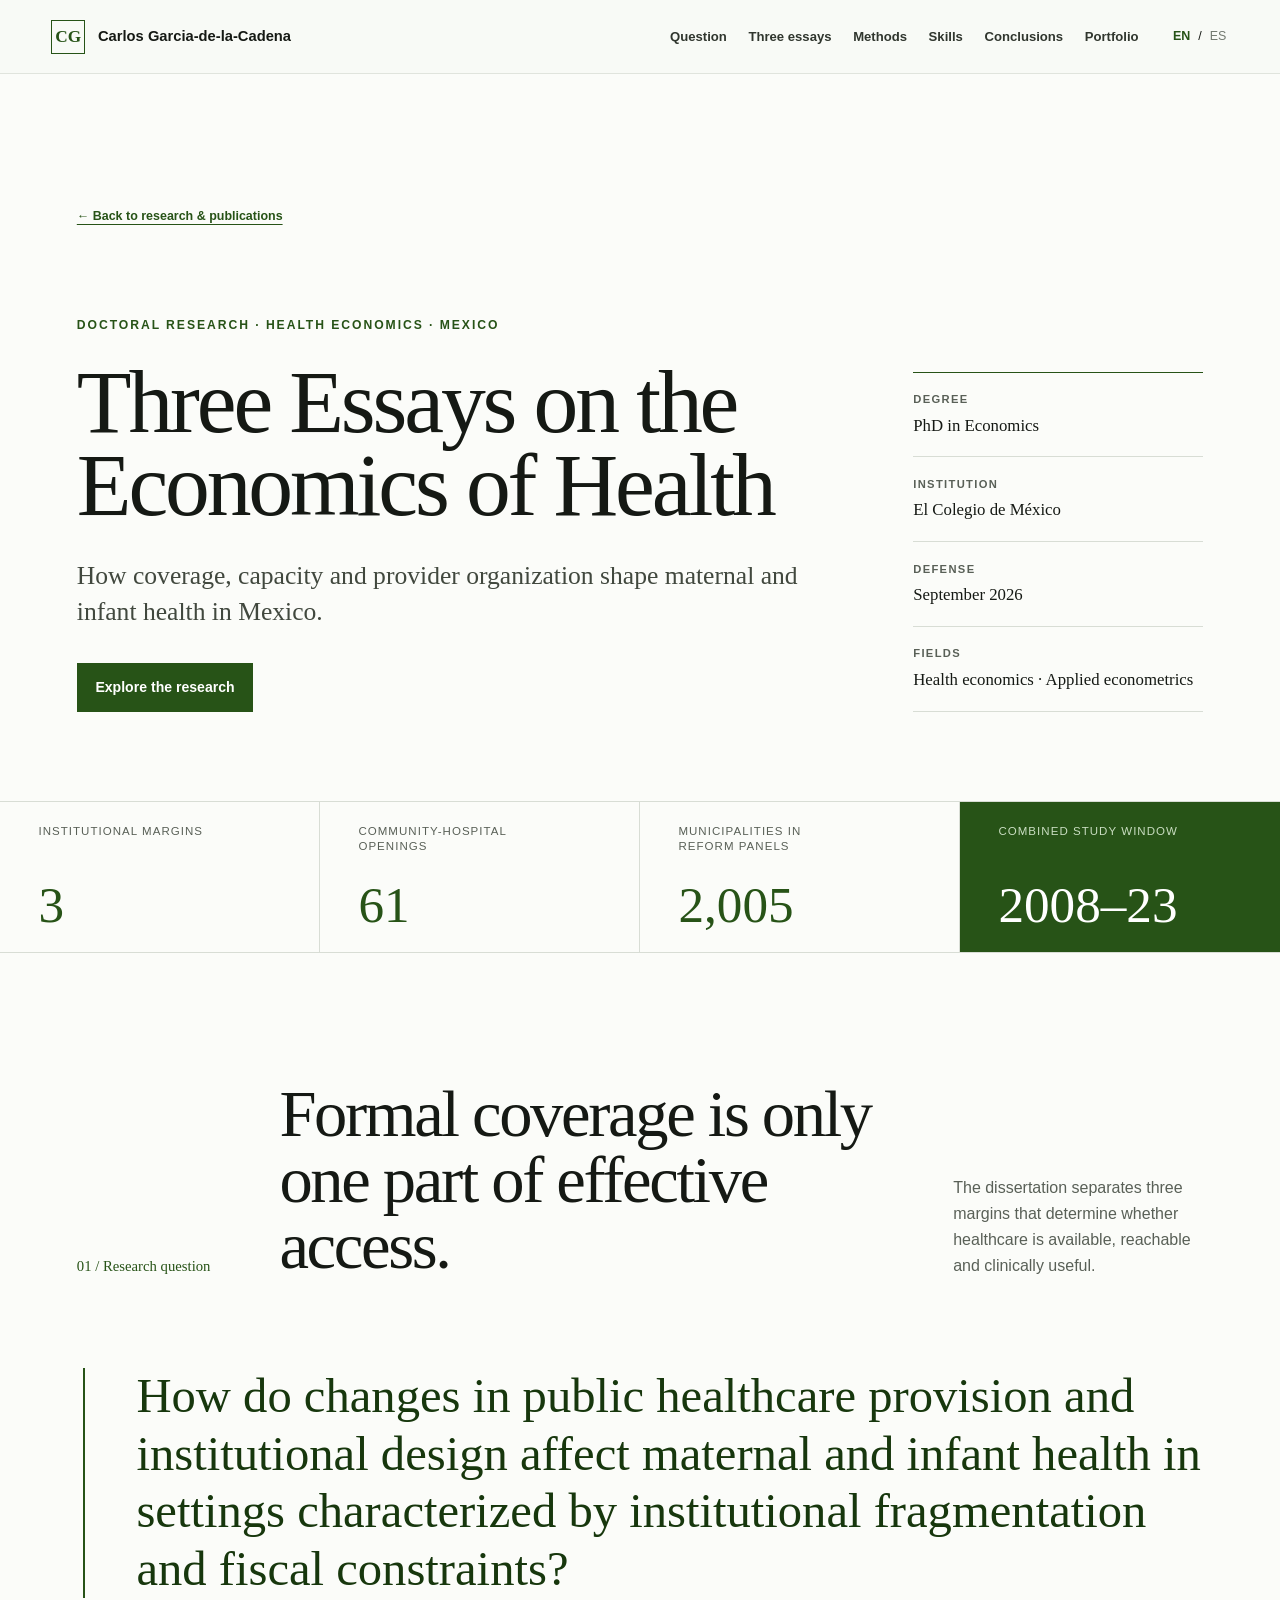
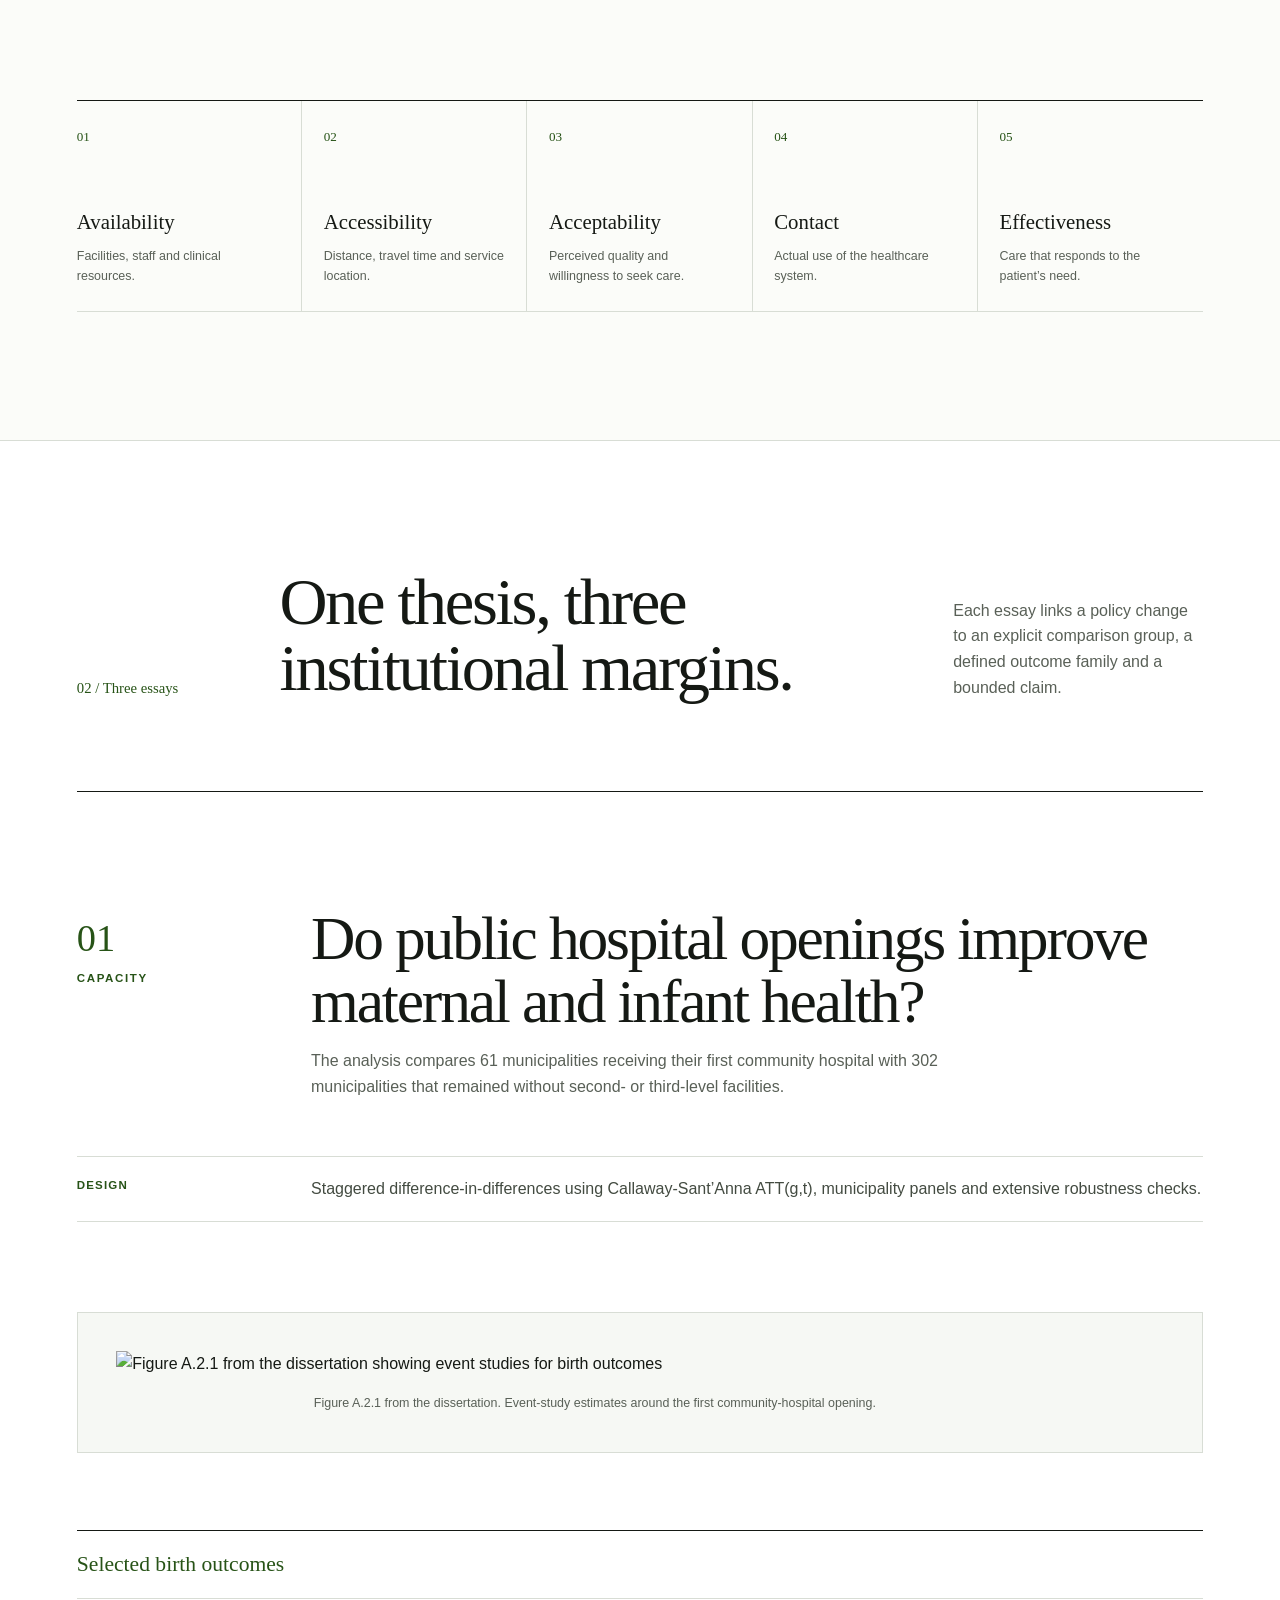
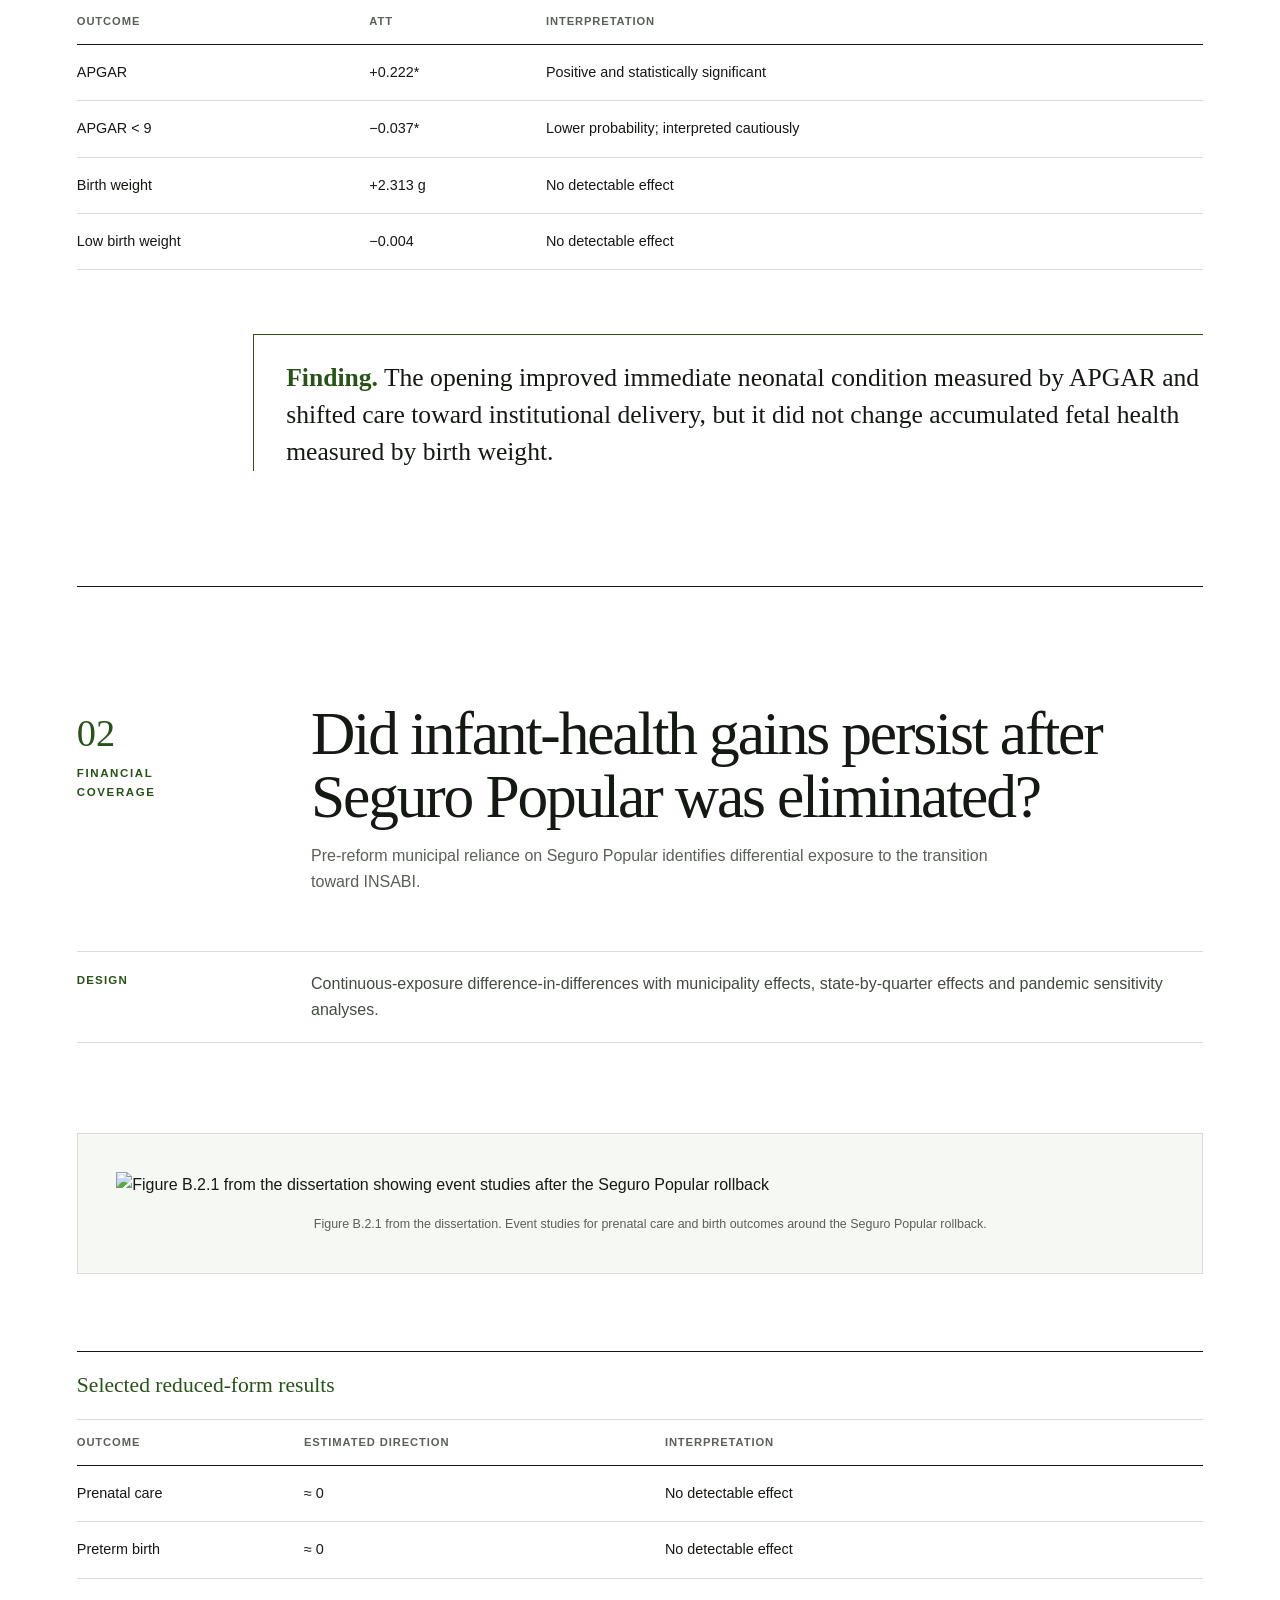
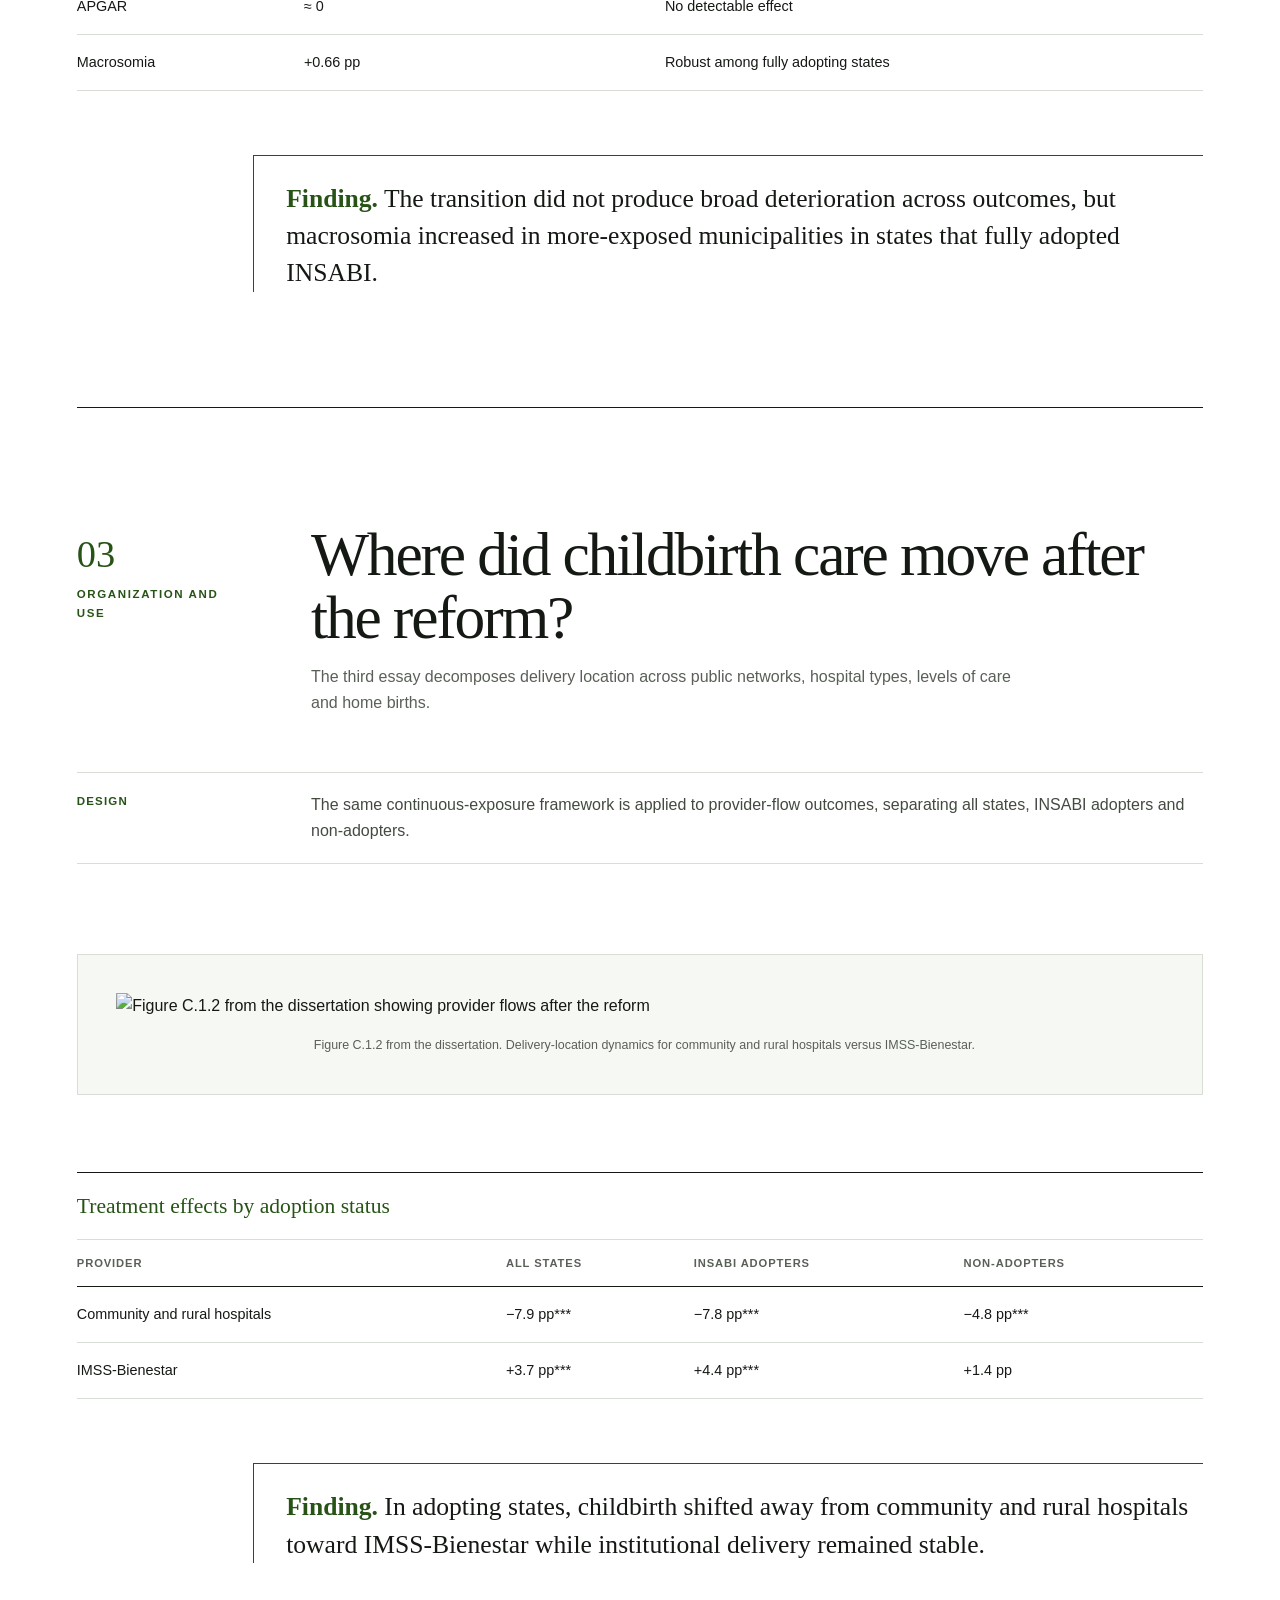
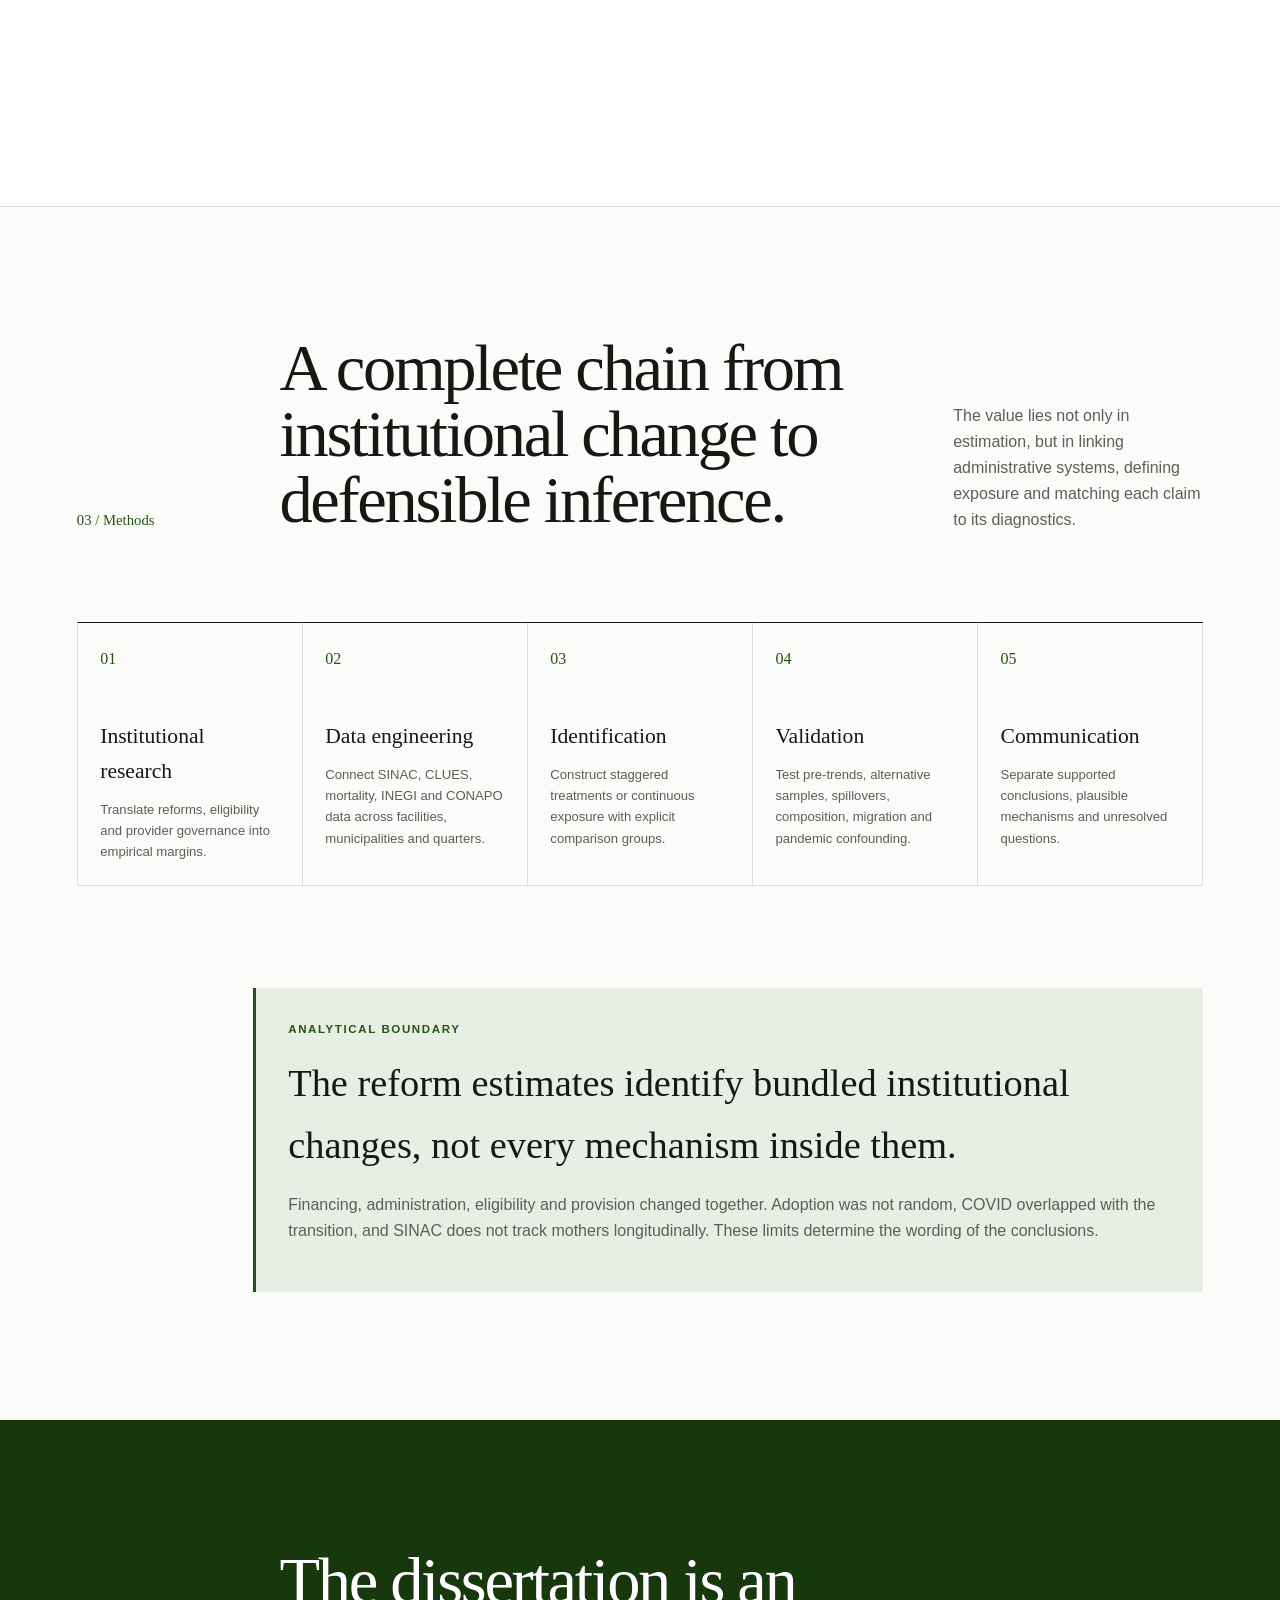
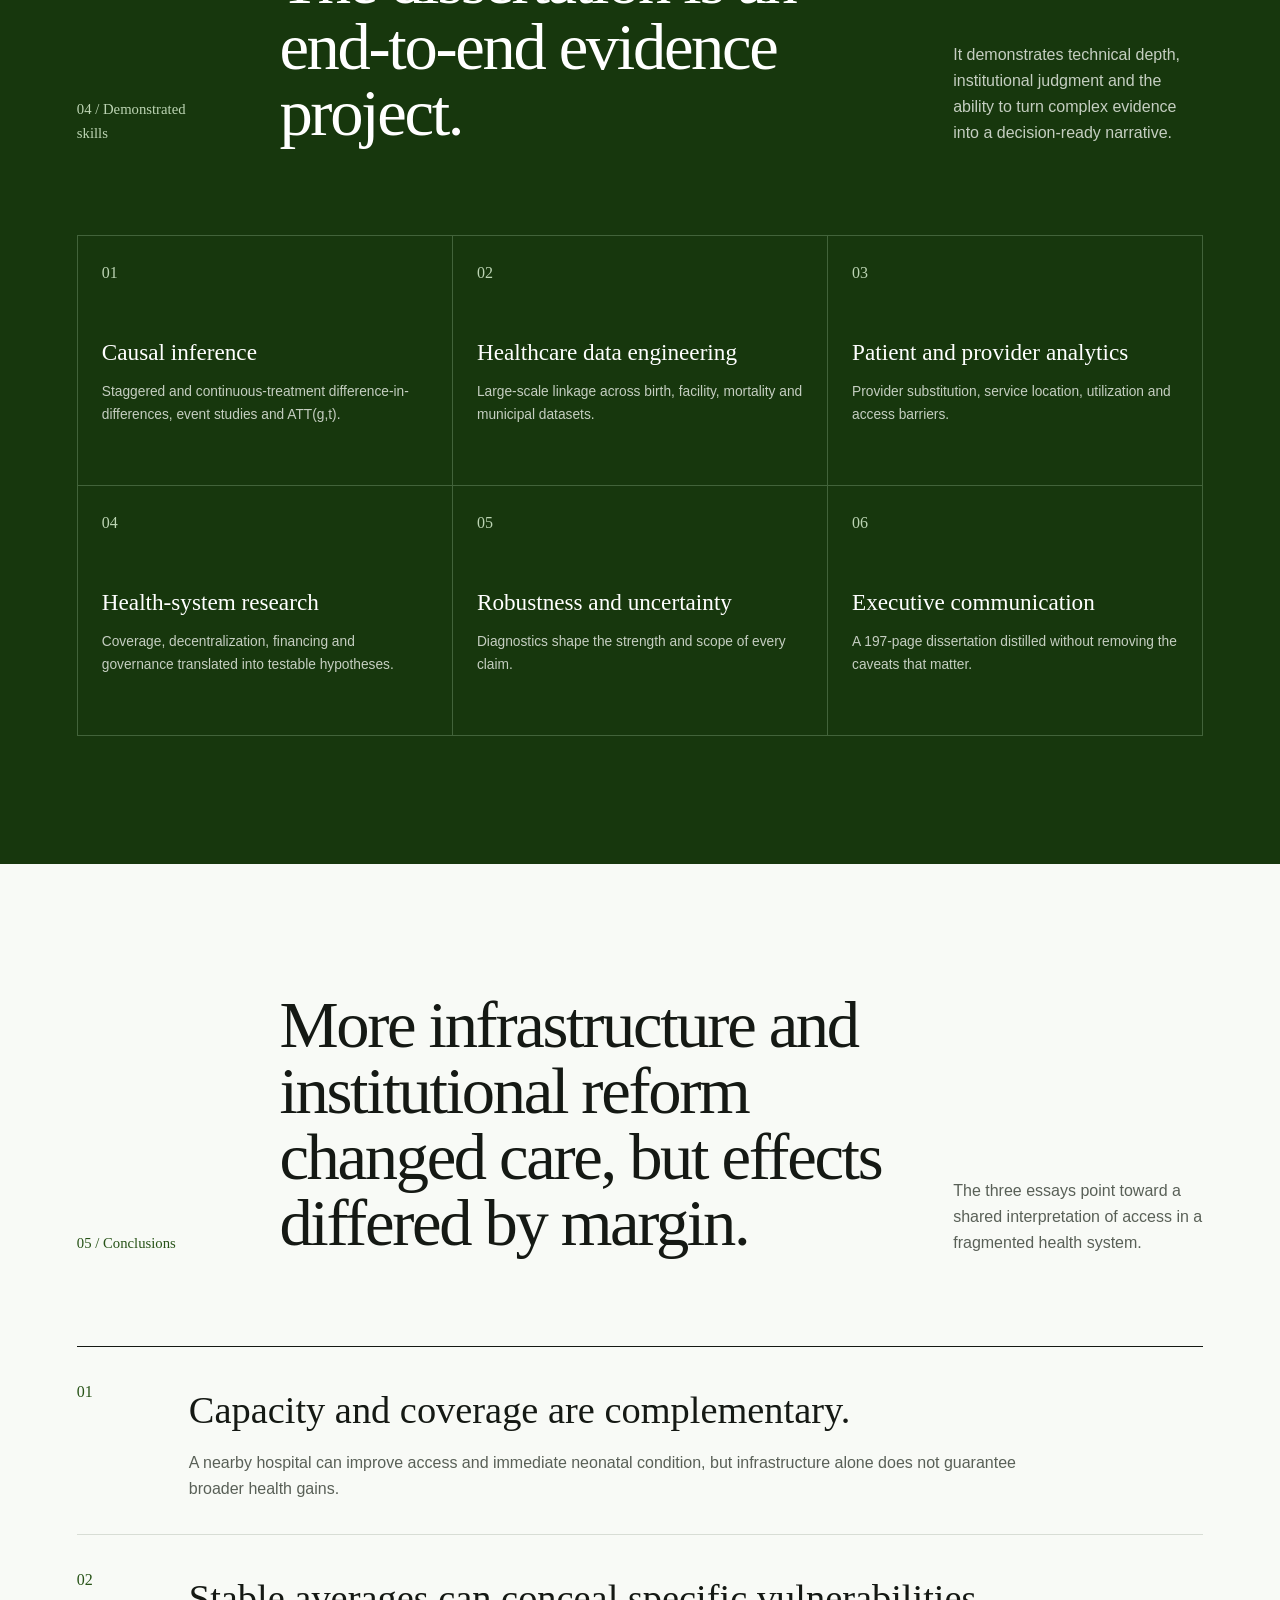
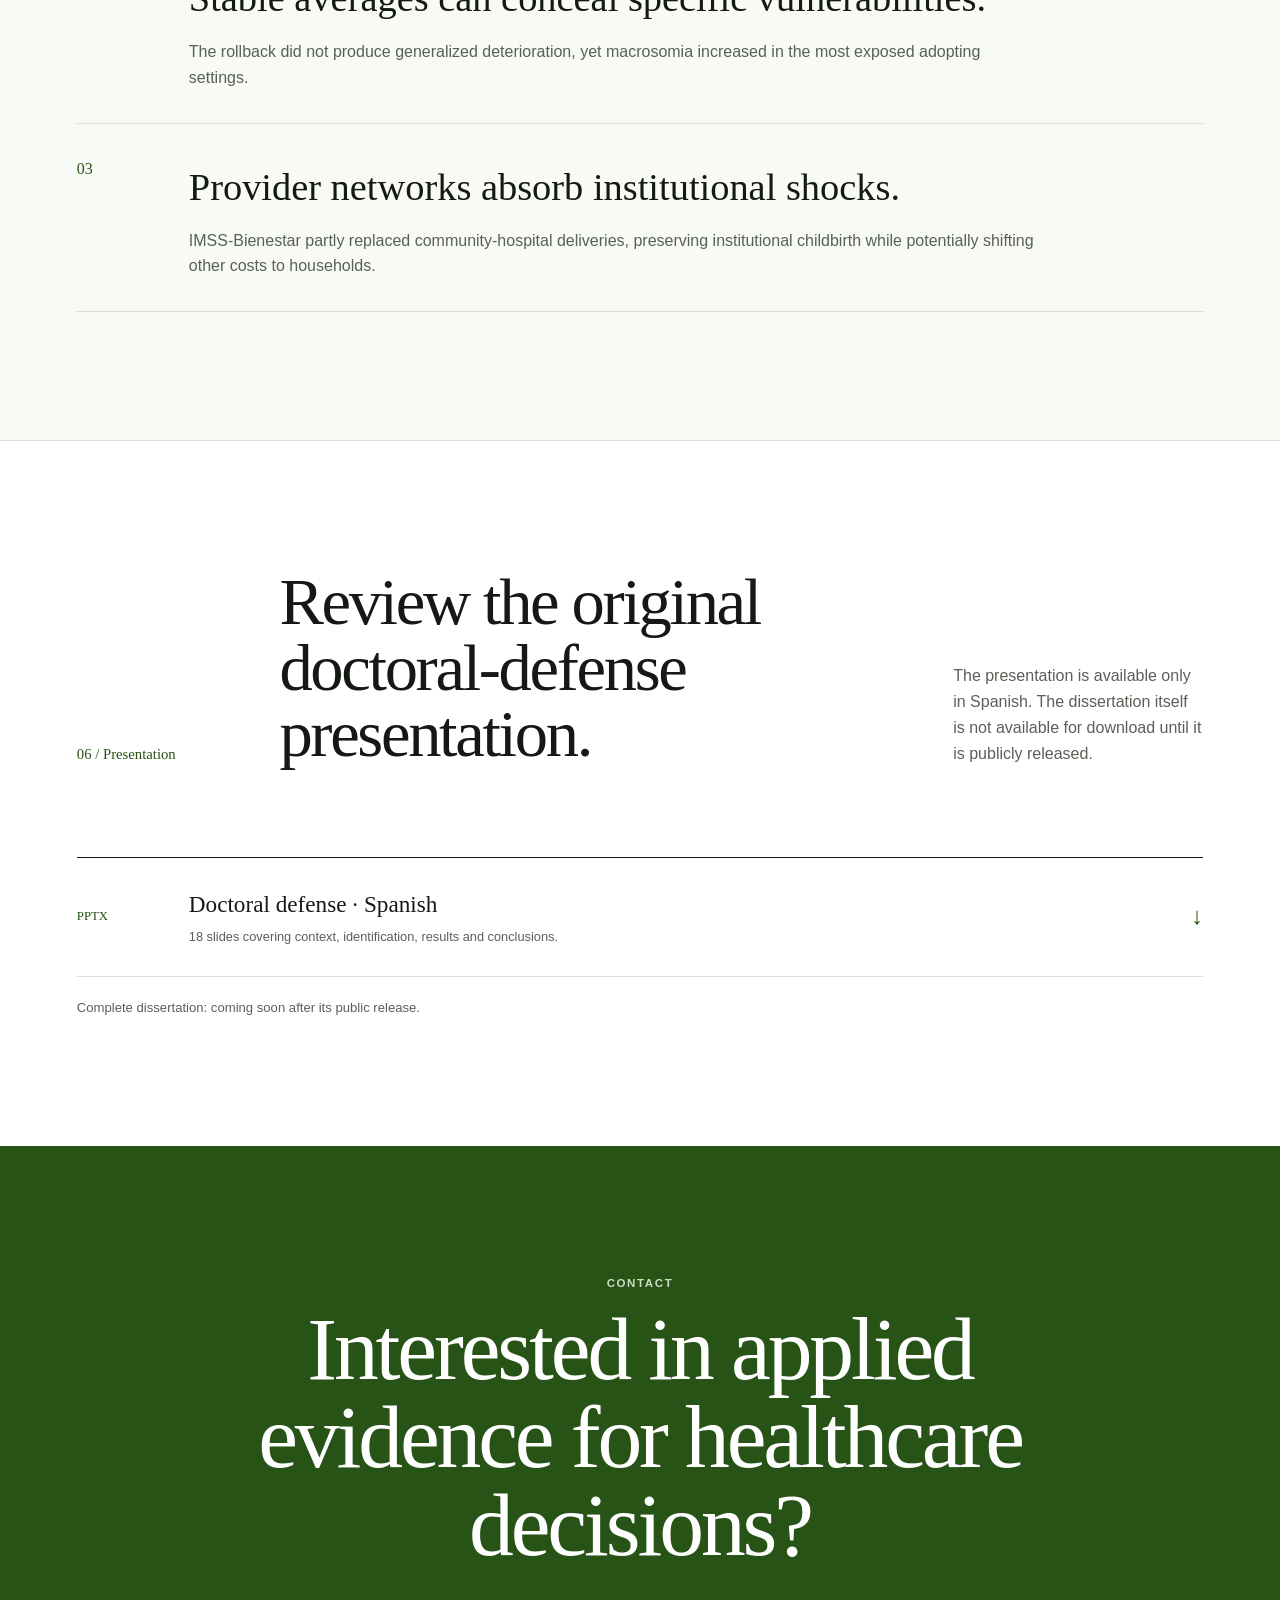
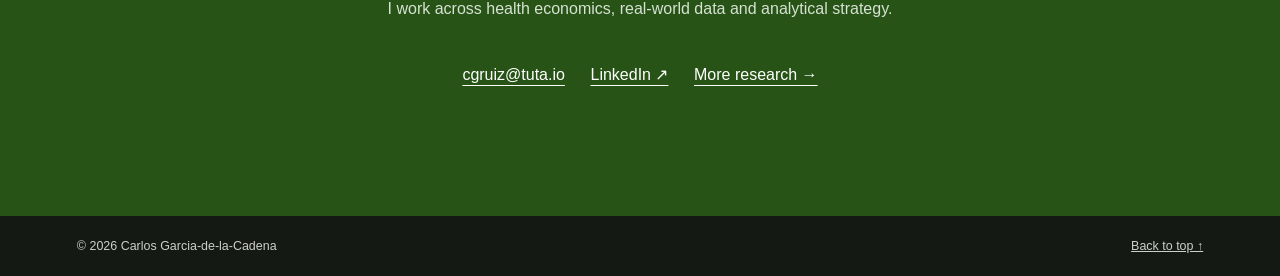
==== doctoral-thesis.html @ 96dc1db3 "Add files via upload Agregar pages" ====
<!doctype html>
<html lang="en" data-title-en="Doctoral Thesis | Carlos Garcia-de-la-Cadena" data-title-es="Tesis doctoral | Carlos Garcia-de-la-Cadena">
<head>
  <meta charset="utf-8">
  <meta name="viewport" content="width=device-width, initial-scale=1">
  <meta name="description" content="A bilingual overview of Carlos Garcia-de-la-Cadena's doctoral dissertation in health economics.">
  <meta name="theme-color" content="#275317">
  <title>Doctoral Thesis | Carlos Garcia-de-la-Cadena</title>
  <link rel="icon" type="image/svg+xml" href="favicon.svg">
  <link rel="stylesheet" href="styles.css">
  <script src="thesis-case.js" defer></script>
  <script src="script.js" defer></script>
</head>
<body class="case-study-page thesis-page">
  <a class="skip-link" href="#main" data-i18n="skip">Skip to content</a>
  <header class="site-header">
    <a class="wordmark" href="index.html#top" aria-label="Carlos Garcia-de-la-Cadena — home"><span>CG</span><span class="wordmark-name">Carlos Garcia-de-la-Cadena</span></a>
    <button class="menu-toggle" type="button" aria-expanded="false" aria-controls="site-nav"><span class="sr-only" data-i18n="menu">Open menu</span><span></span><span></span></button>
    <nav class="site-nav" id="site-nav" aria-label="Thesis navigation">
      <a href="#question" data-i18n="navQuestion">Question</a>
      <a href="#essays" data-i18n="navEssays">Three essays</a>
      <a href="#methods" data-i18n="navMethods">Methods</a>
      <a href="#skills" data-i18n="navSkills">Skills</a>
      <a href="#conclusions" data-i18n="navConclusions">Conclusions</a>
      <a href="index.html#publications" data-i18n="navPortfolio">Portfolio</a>
    </nav>
    <div class="language-switch" role="group" aria-label="Language"><button type="button" data-lang="en" aria-pressed="true">EN</button><span aria-hidden="true">/</span><button type="button" data-lang="es" aria-pressed="false">ES</button></div>
  </header>

  <main id="main">
    <section class="case-hero thesis-hero" id="top">
      <div class="case-hero-main reveal">
        <a class="case-back" href="index.html#publications" data-i18n="backResearch">← Back to research & publications</a>
        <p class="hero-kicker" data-i18n="kicker">Doctoral research · Health economics · Mexico</p>
        <h1 data-i18n="thesisTitle">Three Essays on the Economics of Health</h1>
        <p class="case-deck" data-i18n="deck">How coverage, capacity and provider organization shape maternal and infant health in Mexico.</p>
        <div class="hero-actions"><a class="button button-primary" href="#essays" data-i18n="explore">Explore the research</a></div>
      </div>
      <aside class="case-hero-aside reveal" aria-label="Dissertation facts">
        <div><span data-i18n="degree">Degree</span><strong data-i18n="degreeValue">PhD in Economics</strong></div>
        <div><span data-i18n="institution">Institution</span><strong>El Colegio de México</strong></div>
        <div><span data-i18n="defense">Defense</span><strong data-i18n="defenseValue">September 2026</strong></div>
        <div><span data-i18n="fields">Fields</span><strong data-i18n="fieldsValue">Health economics · Applied econometrics</strong></div>
      </aside>
    </section>

    <section class="case-snapshot reveal" aria-label="Dissertation scope">
      <div><span data-i18n="margins">Institutional margins</span><strong>3</strong></div>
      <div><span data-i18n="openings">Community-hospital openings</span><strong>61</strong></div>
      <div><span data-i18n="municipalities">Municipalities in reform panels</span><strong>2,005</strong></div>
      <div class="snapshot-accent"><span data-i18n="window">Combined study window</span><strong>2008–23</strong></div>
    </section>

    <section class="case-section thesis-question" id="question">
      <div class="case-section-head reveal"><p class="case-index">01 / <span data-i18n="questionLabel">Research question</span></p><h2 data-i18n="questionTitle">Formal coverage is only one part of effective access.</h2><p data-i18n="questionIntro">The dissertation separates three margins that determine whether healthcare is available, reachable and clinically useful.</p></div>
      <blockquote class="thesis-central-question reveal" data-i18n="centralQuestion">How do changes in public healthcare provision and institutional design affect maternal and infant health in settings characterized by institutional fragmentation and fiscal constraints?</blockquote>
      <div class="thesis-access-grid reveal">
        <article><span>01</span><h3 data-i18n="availability">Availability</h3><p data-i18n="availabilityText">Facilities, staff and clinical resources.</p></article>
        <article><span>02</span><h3 data-i18n="accessibility">Accessibility</h3><p data-i18n="accessibilityText">Distance, travel time and service location.</p></article>
        <article><span>03</span><h3 data-i18n="acceptability">Acceptability</h3><p data-i18n="acceptabilityText">Perceived quality and willingness to seek care.</p></article>
        <article><span>04</span><h3 data-i18n="contact">Contact</h3><p data-i18n="contactText">Actual use of the healthcare system.</p></article>
        <article><span>05</span><h3 data-i18n="effectiveness">Effectiveness</h3><p data-i18n="effectivenessText">Care that responds to the patient’s need.</p></article>
      </div>
    </section>

    <section class="case-section thesis-essays" id="essays">
      <div class="case-section-head reveal"><p class="case-index">02 / <span data-i18n="essaysLabel">Three essays</span></p><h2 data-i18n="essaysTitle">One thesis, three institutional margins.</h2><p data-i18n="essaysIntro">Each essay links a policy change to an explicit comparison group, a defined outcome family and a bounded claim.</p></div>

      <article class="thesis-essay" id="capacity">
        <div class="essay-heading reveal"><div><span>01</span><p class="eyebrow" data-i18n="capacity">Capacity</p></div><div><h3 data-i18n="essay1Title">Do public hospital openings improve maternal and infant health?</h3><p data-i18n="essay1Lead">The analysis compares 61 municipalities receiving their first community hospital with 302 municipalities that remained without second- or third-level facilities.</p></div></div>
        <div class="essay-method reveal"><strong data-i18n="design">Design</strong><span data-i18n="essay1Design">Staggered difference-in-differences using Callaway-Sant’Anna ATT(g,t), municipality panels and extensive robustness checks.</span></div>
        <figure class="thesis-source-figure reveal"><img src="assets/thesis/chapter1-birth-outcomes.png" alt="Figure A.2.1 from the dissertation showing event studies for birth outcomes" loading="lazy"><figcaption data-i18n="fig1Caption">Figure A.2.1 from the dissertation. Event-study estimates around the first community-hospital opening.</figcaption></figure>
        <div class="thesis-table-wrap reveal">
          <table class="thesis-table"><caption data-i18n="table1Caption">Selected birth outcomes</caption><thead><tr><th data-i18n="outcome">Outcome</th><th>ATT</th><th data-i18n="interpretation">Interpretation</th></tr></thead><tbody>
            <tr><td>APGAR</td><td>+0.222*</td><td data-i18n="apgarInterpretation">Positive and statistically significant</td></tr>
            <tr><td>APGAR &lt; 9</td><td>−0.037*</td><td data-i18n="apgar9Interpretation">Lower probability; interpreted cautiously</td></tr>
            <tr><td data-i18n="birthweight">Birth weight</td><td>+2.313 g</td><td data-i18n="notDetectable">No detectable effect</td></tr>
            <tr><td data-i18n="lowBirthweight">Low birth weight</td><td>−0.004</td><td data-i18n="notDetectable">No detectable effect</td></tr>
          </tbody></table>
        </div>
        <p class="essay-takeaway reveal" data-i18n="essay1Takeaway"><strong>Finding.</strong> The opening improved immediate neonatal condition measured by APGAR and shifted care toward institutional delivery, but it did not change accumulated fetal health measured by birth weight.</p>
      </article>

      <article class="thesis-essay" id="coverage">
        <div class="essay-heading reveal"><div><span>02</span><p class="eyebrow" data-i18n="coverage">Financial coverage</p></div><div><h3 data-i18n="essay2Title">Did infant-health gains persist after Seguro Popular was eliminated?</h3><p data-i18n="essay2Lead">Pre-reform municipal reliance on Seguro Popular identifies differential exposure to the transition toward INSABI.</p></div></div>
        <div class="essay-method reveal"><strong data-i18n="design">Design</strong><span data-i18n="essay2Design">Continuous-exposure difference-in-differences with municipality effects, state-by-quarter effects and pandemic sensitivity analyses.</span></div>
        <figure class="thesis-source-figure reveal"><img src="assets/thesis/chapter2-birth-outcomes.png" alt="Figure B.2.1 from the dissertation showing event studies after the Seguro Popular rollback" loading="lazy"><figcaption data-i18n="fig2Caption">Figure B.2.1 from the dissertation. Event studies for prenatal care and birth outcomes around the Seguro Popular rollback.</figcaption></figure>
        <div class="thesis-table-wrap reveal">
          <table class="thesis-table"><caption data-i18n="table2Caption">Selected reduced-form results</caption><thead><tr><th data-i18n="outcome">Outcome</th><th data-i18n="direction">Estimated direction</th><th data-i18n="interpretation">Interpretation</th></tr></thead><tbody>
            <tr><td data-i18n="prenatalCare">Prenatal care</td><td>≈ 0</td><td data-i18n="notDetectable">No detectable effect</td></tr>
            <tr><td data-i18n="preterm">Preterm birth</td><td>≈ 0</td><td data-i18n="notDetectable">No detectable effect</td></tr>
            <tr><td>APGAR</td><td>≈ 0</td><td data-i18n="notDetectable">No detectable effect</td></tr>
            <tr><td data-i18n="macrosomia">Macrosomia</td><td>+0.66 pp</td><td data-i18n="macrosomiaInterpretation">Robust among fully adopting states</td></tr>
          </tbody></table>
        </div>
        <p class="essay-takeaway reveal" data-i18n="essay2Takeaway"><strong>Finding.</strong> The transition did not produce broad deterioration across outcomes, but macrosomia increased in more-exposed municipalities in states that fully adopted INSABI.</p>
      </article>

      <article class="thesis-essay" id="organization">
        <div class="essay-heading reveal"><div><span>03</span><p class="eyebrow" data-i18n="organization">Organization and use</p></div><div><h3 data-i18n="essay3Title">Where did childbirth care move after the reform?</h3><p data-i18n="essay3Lead">The third essay decomposes delivery location across public networks, hospital types, levels of care and home births.</p></div></div>
        <div class="essay-method reveal"><strong data-i18n="design">Design</strong><span data-i18n="essay3Design">The same continuous-exposure framework is applied to provider-flow outcomes, separating all states, INSABI adopters and non-adopters.</span></div>
        <figure class="thesis-source-figure reveal"><img src="assets/thesis/chapter3-provider-flows.png" alt="Figure C.1.2 from the dissertation showing provider flows after the reform" loading="lazy"><figcaption data-i18n="fig3Caption">Figure C.1.2 from the dissertation. Delivery-location dynamics for community and rural hospitals versus IMSS-Bienestar.</figcaption></figure>
        <div class="thesis-table-wrap reveal">
          <table class="thesis-table"><caption data-i18n="table3Caption">Treatment effects by adoption status</caption><thead><tr><th data-i18n="provider">Provider</th><th data-i18n="allStates">All states</th><th data-i18n="adopters">INSABI adopters</th><th data-i18n="nonAdopters">Non-adopters</th></tr></thead><tbody>
            <tr><td data-i18n="communityHospitals">Community and rural hospitals</td><td>−7.9 pp***</td><td>−7.8 pp***</td><td>−4.8 pp***</td></tr>
            <tr><td>IMSS-Bienestar</td><td>+3.7 pp***</td><td>+4.4 pp***</td><td>+1.4 pp</td></tr>
          </tbody></table>
        </div>
        <p class="essay-takeaway reveal" data-i18n="essay3Takeaway"><strong>Finding.</strong> In adopting states, childbirth shifted away from community and rural hospitals toward IMSS-Bienestar while institutional delivery remained stable.</p>
      </article>
    </section>

    <section class="case-section thesis-methods" id="methods">
      <div class="case-section-head reveal"><p class="case-index">03 / <span data-i18n="methodsLabel">Methods</span></p><h2 data-i18n="methodsTitle">A complete chain from institutional change to defensible inference.</h2><p data-i18n="methodsIntro">The value lies not only in estimation, but in linking administrative systems, defining exposure and matching each claim to its diagnostics.</p></div>
      <div class="thesis-process reveal">
        <article><span>01</span><h3 data-i18n="process1">Institutional research</h3><p data-i18n="process1Text">Translate reforms, eligibility and provider governance into empirical margins.</p></article>
        <article><span>02</span><h3 data-i18n="process2">Data engineering</h3><p data-i18n="process2Text">Connect SINAC, CLUES, mortality, INEGI and CONAPO data across facilities, municipalities and quarters.</p></article>
        <article><span>03</span><h3 data-i18n="process3">Identification</h3><p data-i18n="process3Text">Construct staggered treatments or continuous exposure with explicit comparison groups.</p></article>
        <article><span>04</span><h3 data-i18n="process4">Validation</h3><p data-i18n="process4Text">Test pre-trends, alternative samples, spillovers, composition, migration and pandemic confounding.</p></article>
        <article><span>05</span><h3 data-i18n="process5">Communication</h3><p data-i18n="process5Text">Separate supported conclusions, plausible mechanisms and unresolved questions.</p></article>
      </div>
      <div class="integrity-note reveal"><p class="eyebrow" data-i18n="boundary">Analytical boundary</p><h3 data-i18n="boundaryTitle">The reform estimates identify bundled institutional changes, not every mechanism inside them.</h3><p data-i18n="boundaryText">Financing, administration, eligibility and provision changed together. Adoption was not random, COVID overlapped with the transition, and SINAC does not track mothers longitudinally. These limits determine the wording of the conclusions.</p></div>
    </section>

    <section class="case-benefits thesis-skills" id="skills">
      <div class="case-benefits-intro reveal"><p class="case-index">04 / <span data-i18n="skillsLabel">Demonstrated skills</span></p><h2 data-i18n="skillsTitle">The dissertation is an end-to-end evidence project.</h2><p data-i18n="skillsIntro">It demonstrates technical depth, institutional judgment and the ability to turn complex evidence into a decision-ready narrative.</p></div>
      <div class="benefit-grid">
        <article class="reveal"><span>01</span><h3 data-i18n="skill1">Causal inference</h3><p data-i18n="skill1Text">Staggered and continuous-treatment difference-in-differences, event studies and ATT(g,t).</p></article>
        <article class="reveal"><span>02</span><h3 data-i18n="skill2">Healthcare data engineering</h3><p data-i18n="skill2Text">Large-scale linkage across birth, facility, mortality and municipal datasets.</p></article>
        <article class="reveal"><span>03</span><h3 data-i18n="skill3">Patient and provider analytics</h3><p data-i18n="skill3Text">Provider substitution, service location, utilization and access barriers.</p></article>
        <article class="reveal"><span>04</span><h3 data-i18n="skill4">Health-system research</h3><p data-i18n="skill4Text">Coverage, decentralization, financing and governance translated into testable hypotheses.</p></article>
        <article class="reveal"><span>05</span><h3 data-i18n="skill5">Robustness and uncertainty</h3><p data-i18n="skill5Text">Diagnostics shape the strength and scope of every claim.</p></article>
        <article class="reveal"><span>06</span><h3 data-i18n="skill6">Executive communication</h3><p data-i18n="skill6Text">A 197-page dissertation distilled without removing the caveats that matter.</p></article>
      </div>
    </section>

    <section class="case-section thesis-conclusions" id="conclusions">
      <div class="case-section-head reveal"><p class="case-index">05 / <span data-i18n="conclusionsLabel">Conclusions</span></p><h2 data-i18n="conclusionsTitle">More infrastructure and institutional reform changed care, but effects differed by margin.</h2><p data-i18n="conclusionsIntro">The three essays point toward a shared interpretation of access in a fragmented health system.</p></div>
      <div class="conclusion-list">
        <article class="reveal"><span>01</span><div><h3 data-i18n="conclusion1">Capacity and coverage are complementary.</h3><p data-i18n="conclusion1Text">A nearby hospital can improve access and immediate neonatal condition, but infrastructure alone does not guarantee broader health gains.</p></div></article>
        <article class="reveal"><span>02</span><div><h3 data-i18n="conclusion2">Stable averages can conceal specific vulnerabilities.</h3><p data-i18n="conclusion2Text">The rollback did not produce generalized deterioration, yet macrosomia increased in the most exposed adopting settings.</p></div></article>
        <article class="reveal"><span>03</span><div><h3 data-i18n="conclusion3">Provider networks absorb institutional shocks.</h3><p data-i18n="conclusion3Text">IMSS-Bienestar partly replaced community-hospital deliveries, preserving institutional childbirth while potentially shifting other costs to households.</p></div></article>
      </div>
    </section>

    <section class="case-section thesis-deck-section">
      <div class="case-section-head reveal"><p class="case-index">06 / <span data-i18n="presentationLabel">Presentation</span></p><h2 data-i18n="presentationTitle">Review the original doctoral-defense presentation.</h2><p data-i18n="presentationIntro">The presentation is available only in Spanish. The dissertation itself is not available for download until it is publicly released.</p></div>
      <a class="download-row reveal" href="downloads/Defensa_Tesis_Carlos_Ruiz_ES.pptx" download><span class="download-type">PPTX</span><span><strong data-i18n="presentationDownload">Doctoral defense · Spanish</strong><small data-i18n="presentationDownloadText">18 slides covering context, identification, results and conclusions.</small></span><span aria-hidden="true">↓</span></a>
      <p class="thesis-unavailable reveal" data-i18n="thesisUnavailable">Complete dissertation: coming soon after its public release.</p>
    </section>

    <section class="contact case-contact" id="contact"><p class="eyebrow reveal" data-i18n="contactLabel">Contact</p><h2 class="reveal" data-i18n="contactTitleThesis">Interested in applied evidence for healthcare decisions?</h2><p class="reveal" data-i18n="contactTextThesis">I work across health economics, real-world data and analytical strategy.</p><div class="contact-links reveal"><a href="mailto:cgruiz@tuta.io">cgruiz@tuta.io</a><a href="https://www.linkedin.com/in/cgruiz0" target="_blank" rel="noreferrer">LinkedIn ↗</a><a href="index.html#publications" data-i18n="moreResearch">More research →</a></div></section>
  </main>
  <footer><p>© <span id="year"></span> Carlos Garcia-de-la-Cadena</p><a href="#top" data-i18n="backTop">Back to top ↑</a></footer>
</body>
</html>
---- styles.css ----
:root {
  --green: #275317;
  --green-dark: #17370d;
  --green-soft: #e7eee3;
  --ink: #151914;
  --muted: #596057;
  --line: #d8ddd5;
  --paper: #f8faf6;
  --white: #ffffff;
  --serif: "Iowan Old Style", "Palatino Linotype", Palatino, Georgia, serif;
  --sans: Aptos, "Segoe UI", Helvetica, Arial, sans-serif;
  --max: 1240px;
}

* { box-sizing: border-box; }
html { scroll-behavior: smooth; }
body {
  margin: 0;
  background: var(--paper);
  color: var(--ink);
  font-family: var(--sans);
  font-size: 16px;
  line-height: 1.62;
  -webkit-font-smoothing: antialiased;
}
a { color: inherit; }
button, summary { font: inherit; }
button { color: inherit; }
.sr-only { position: absolute; width: 1px; height: 1px; padding: 0; margin: -1px; overflow: hidden; clip: rect(0,0,0,0); white-space: nowrap; border: 0; }
.skip-link { position: fixed; top: -5rem; left: 1rem; z-index: 100; background: var(--ink); color: var(--white); padding: .75rem 1rem; }
.skip-link:focus { top: 1rem; }

.site-header {
  position: sticky;
  top: 0;
  z-index: 20;
  display: grid;
  grid-template-columns: minmax(230px, 1fr) auto auto;
  align-items: center;
  gap: 2rem;
  min-height: 74px;
  padding: 0 clamp(1.25rem, 4vw, 4.5rem);
  background: color-mix(in srgb, var(--paper) 92%, transparent);
  border-bottom: 1px solid color-mix(in srgb, var(--line) 75%, transparent);
  backdrop-filter: blur(16px);
}
.wordmark { display: inline-flex; align-items: center; gap: .8rem; text-decoration: none; font-weight: 650; line-height: 1.1; }
.wordmark > span:first-child { display: grid; place-items: center; width: 34px; height: 34px; border: 1px solid var(--green); color: var(--green); font-family: var(--serif); font-size: 1.08rem; }
.wordmark-name { font-size: .92rem; }
.site-nav { display: flex; align-items: center; gap: 1.35rem; }
.site-nav a { position: relative; text-decoration: none; color: #30362e; font-size: .82rem; font-weight: 600; }
.site-nav a::after { content: ""; position: absolute; left: 0; bottom: -.4rem; width: 100%; height: 1px; background: var(--green); transform: scaleX(0); transform-origin: left; transition: transform .2s ease; }
.site-nav a:hover::after, .site-nav a:focus-visible::after { transform: scaleX(1); }
.language-switch { display: flex; gap: .35rem; align-items: center; font-size: .78rem; }
.language-switch button { border: 0; background: transparent; padding: .35rem .15rem; cursor: pointer; color: #737a70; }
.language-switch button[aria-pressed="true"] { color: var(--green); font-weight: 750; }
.menu-toggle { display: none; border: 0; background: transparent; padding: .5rem; }

.hero { min-height: calc(100vh - 74px); display: flex; flex-direction: column; justify-content: center; padding: clamp(4rem, 8vw, 7.5rem) clamp(1.25rem, 6vw, 6rem) 0; overflow: hidden; }
.hero-kicker { max-width: var(--max); width: 100%; margin: 0 auto 2rem; color: var(--green); text-transform: uppercase; letter-spacing: .16em; font-size: .76rem; font-weight: 750; }
.hero-grid { max-width: var(--max); width: 100%; margin: 0 auto; display: grid; grid-template-columns: minmax(0, 2.4fr) minmax(250px, .8fr); gap: clamp(3rem, 8vw, 8rem); align-items: end; }
h1, h2 { font-family: var(--serif); font-weight: 500; letter-spacing: -.035em; }
h1 { margin: 0; max-width: 950px; font-size: clamp(3.5rem, 7.4vw, 7.3rem); line-height: .93; }
.hero-lede { max-width: 790px; margin: 2.2rem 0 0; font-size: clamp(1.15rem, 1.7vw, 1.55rem); line-height: 1.5; color: #41483e; }
.hero-actions { display: flex; flex-wrap: wrap; gap: .75rem; margin-top: 2rem; }
.button { display: inline-flex; align-items: center; justify-content: center; min-height: 48px; padding: .75rem 1.1rem; border: 1px solid var(--green); text-decoration: none; font-size: .88rem; font-weight: 700; transition: background .2s, color .2s, transform .2s; }
.button:hover { transform: translateY(-2px); }
.button-primary { background: var(--green); color: var(--white); }
.button-primary:hover { background: var(--green-dark); }
.button-quiet { color: var(--green); }
.button-quiet:hover { background: var(--green-soft); }
.hero-aside { padding: 1.5rem 0 .5rem 1.5rem; border-left: 1px solid var(--green); }
.hero-aside p { margin: 0 0 .65rem; }
.hero-aside .profile-name { font-family: var(--serif); font-size: 1.5rem; line-height: 1.15; }
.hero-aside .location { margin-top: 1.6rem; color: var(--muted); font-size: .86rem; }
.eyebrow { margin: 0 0 .8rem; color: var(--green); font-size: .72rem; font-weight: 750; text-transform: uppercase; letter-spacing: .14em; }
.proof-strip { max-width: var(--max); width: 100%; margin: clamp(4rem, 8vw, 7rem) auto 0; display: grid; grid-template-columns: repeat(3, 1fr); border-top: 1px solid var(--line); }
.proof-strip div { display: grid; grid-template-columns: auto 1fr; gap: 1rem; align-items: center; padding: 1.35rem 1.5rem 1.35rem 0; border-right: 1px solid var(--line); }
.proof-strip div + div { padding-left: 1.5rem; }
.proof-strip div:last-child { border-right: 0; }
.proof-strip strong { font-family: var(--serif); font-size: 2rem; font-weight: 500; color: var(--green); }
.proof-strip span { color: var(--muted); font-size: .82rem; line-height: 1.35; }

.section { display: grid; grid-template-columns: minmax(120px, .45fr) minmax(0, 3.55fr); gap: clamp(2rem, 5vw, 6rem); padding: clamp(5rem, 10vw, 9rem) clamp(1.25rem, 6vw, 6rem); border-top: 1px solid var(--line); }
.section-label { display: flex; gap: .8rem; align-items: baseline; color: var(--green); }
.section-label span { font-family: var(--serif); font-size: .9rem; }
.section-label p { margin: 0; font-size: .76rem; font-weight: 700; text-transform: uppercase; letter-spacing: .12em; }
.section-content { min-width: 0; max-width: 1060px; }
.section-heading { display: grid; grid-template-columns: minmax(0, 2fr) minmax(250px, 1fr); gap: clamp(2rem, 5vw, 5rem); align-items: end; margin-bottom: clamp(2.5rem, 5vw, 4.5rem); }
.section h2 { margin: 0; font-size: clamp(2.5rem, 5vw, 4.8rem); line-height: 1.02; }
.section-heading > p { margin: 0; color: var(--muted); }
.about-grid { display: grid; grid-template-columns: minmax(0, 1.2fr) minmax(300px, 1fr); gap: clamp(3rem, 8vw, 8rem); }
.prose { font-size: 1.06rem; color: #3e453c; }
.prose p:first-child { margin-top: 0; }
.capability-list { display: flex; flex-wrap: wrap; gap: .5rem; margin-top: 2rem; }
.capability-list span, .tags span { border: 1px solid var(--line); padding: .38rem .64rem; background: color-mix(in srgb, var(--white) 55%, transparent); font-size: .76rem; }

.publications { background: var(--white); }
.publication-list { border-top: 1px solid var(--ink); }
.publication { display: grid; grid-template-columns: minmax(135px, .7fr) minmax(250px, 1.3fr) minmax(240px, 1fr) minmax(230px, 1fr); gap: 2rem; align-items: start; padding: 1.7rem 0; border-bottom: 1px solid var(--line); }
.publication-meta { display: flex; flex-direction: column; color: var(--muted); font-size: .78rem; }
.publication h3 { margin: 0; font-family: var(--serif); font-size: 1.45rem; line-height: 1.25; font-weight: 500; }
.publication p { margin: 0; color: var(--muted); font-size: .9rem; }
.tags { display: flex; flex-wrap: wrap; gap: .4rem; }

.portfolio-alt { background: var(--green-dark); color: var(--white); }
.portfolio-alt .section-label, .portfolio-alt .project-area, .portfolio-alt .project-number { color: #bcd4b3; }
.portfolio-alt .section-heading > p, .portfolio-alt .project-card summary > p { color: #c5cec1; }
.portfolio-alt .project-card, .portfolio-alt .project-card:first-child { border-color: #42633a; }
.portfolio-alt .project-detail { border-color: #42633a; color: #d8e0d4; }
.project-grid { display: grid; grid-template-columns: repeat(2, minmax(0, 1fr)); }
.project-card { border-top: 1px solid var(--ink); border-right: 1px solid var(--line); }
.project-card:nth-child(even), .project-card:last-child { border-right: 0; }
.project-card:nth-child(n+3) { border-top-color: var(--line); }
.project-card summary { position: relative; min-height: 320px; display: flex; flex-direction: column; padding: 1.5rem 2rem 1.5rem 0; cursor: pointer; list-style: none; }
.project-card:nth-child(even) summary { padding-left: 2rem; }
.project-card summary::-webkit-details-marker { display: none; }
.project-number { color: var(--green); font-family: var(--serif); font-size: .82rem; }
.project-area { margin-top: auto; color: var(--green); font-size: .71rem; font-weight: 750; text-transform: uppercase; letter-spacing: .12em; }
.project-card h3 { margin: .6rem 0 .7rem; max-width: 450px; font-family: var(--serif); font-size: clamp(1.65rem, 2.8vw, 2.45rem); line-height: 1.05; font-weight: 500; }
.project-card summary > p { margin: 0; max-width: 470px; color: var(--muted); font-size: .88rem; }
.expand { margin-top: 1.4rem; font-size: .76rem; font-weight: 700; text-decoration: underline; text-underline-offset: .25rem; }
.project-detail { margin: 0 2rem 2rem 0; padding-top: 1.25rem; border-top: 1px solid var(--line); color: #3d443b; font-size: .9rem; }
.project-card:nth-child(even) .project-detail { margin-left: 2rem; }
.project-detail p { display: grid; grid-template-columns: 90px 1fr; gap: 1rem; margin: 0 0 .9rem; }
.project-detail strong { color: inherit; }
.project-card[open] summary { min-height: 260px; }
.case-link { display: inline-block; margin-top: .55rem; color: var(--green); font-weight: 750; text-underline-offset: .25rem; }
.project-grid > .project-card:last-child:nth-child(odd) { grid-column: 1 / -1; border-right: 0; }

.resume-layout { display: grid; grid-template-columns: minmax(0, 2.1fr) minmax(260px, .9fr); gap: clamp(3rem, 8vw, 7rem); }
.timeline { border-top: 1px solid var(--ink); }
.timeline-item { display: grid; grid-template-columns: 90px 1fr; gap: 1.5rem; padding: 1.5rem 0; border-bottom: 1px solid var(--line); }
.timeline-date { color: var(--green); font-family: var(--serif); }
.timeline-item h3 { margin: 0; font-size: 1.05rem; }
.timeline-item p { margin: .45rem 0 0; color: var(--muted); }
.timeline-item .role { color: var(--ink); font-size: .9rem; font-weight: 650; }
.resume-aside { display: flex; flex-direction: column; gap: 2.5rem; padding-left: 1.8rem; border-left: 1px solid var(--green); }
.resume-aside h3 { margin: .9rem 0 .1rem; font-family: var(--serif); font-size: 1.12rem; font-weight: 500; }
.resume-aside p { margin: 0; color: var(--muted); font-size: .86rem; }
.resume-aside .eyebrow { color: var(--green); }

.contact { padding: clamp(5rem, 10vw, 9rem) clamp(1.25rem, 6vw, 6rem); background: var(--green); color: var(--white); text-align: center; }
.contact .eyebrow { color: #c9ddc1; }
.contact h2 { max-width: 900px; margin: 0 auto; font-family: var(--serif); font-size: clamp(3rem, 7vw, 6.5rem); line-height: .98; font-weight: 500; letter-spacing: -.035em; }
.contact > p:not(.eyebrow) { max-width: 650px; margin: 1.7rem auto 0; color: #d7e2d3; }
.contact-links { display: flex; justify-content: center; flex-wrap: wrap; gap: .7rem 1.6rem; margin-top: 2.5rem; }
.contact-links a { text-underline-offset: .3rem; }
footer { display: flex; justify-content: space-between; gap: 2rem; padding: 1.25rem clamp(1.25rem, 6vw, 6rem); background: var(--ink); color: #cbd0c8; font-size: .78rem; }
footer p { margin: 0; }

.reveal { opacity: 0; transform: translateY(14px); transition: opacity .55s ease, transform .55s ease; }
.reveal.visible { opacity: 1; transform: translateY(0); }
@media (prefers-reduced-motion: reduce) { html { scroll-behavior: auto; } .reveal { opacity: 1; transform: none; transition: none; } }

@media (max-width: 1080px) {
  .site-header { grid-template-columns: 1fr auto auto; }
  .wordmark-name { display: none; }
  .site-nav { gap: .9rem; }
  .site-nav a { font-size: .76rem; }
  .publication { grid-template-columns: 120px 1fr 1fr; }
  .publication .tags { grid-column: 2 / -1; }
}

/* Breast cancer patient journey */
.breast-cancer-page {
  --bc-berry: #713246;
  --bc-berry-soft: #f5e9ed;
  --bc-gold: #b78a3c;
}
.bc-hero { background: linear-gradient(135deg, #fbfcf9 0%, #f6f8f3 64%, #f5e9ed 100%); }
.bc-overview .integrity-note, .bc-pipeline .integrity-note { margin-top: clamp(3rem, 7vw, 6rem); }

.bc-journey-flow {
  display: grid;
  grid-template-columns: repeat(8, minmax(145px, 1fr));
  gap: 1px;
  overflow-x: auto;
  padding-bottom: .75rem;
  background: var(--line);
  border: 1px solid var(--line);
  scrollbar-color: var(--green) var(--green-soft);
}
.bc-journey-flow article {
  position: relative;
  min-height: 145px;
  display: flex;
  flex-direction: column;
  justify-content: space-between;
  padding: 1.15rem;
  background: var(--white);
}
.bc-journey-flow article::after {
  content: "→";
  position: absolute;
  right: -.66rem;
  top: 50%;
  z-index: 2;
  display: grid;
  place-items: center;
  width: 1.3rem;
  height: 1.3rem;
  border: 1px solid var(--green);
  border-radius: 50%;
  background: var(--paper);
  color: var(--green);
  font-size: .72rem;
  transform: translateY(-50%);
}
.bc-journey-flow article:last-of-type::after { display: none; }
.bc-journey-flow article span { color: var(--green); font-family: var(--serif); font-size: .8rem; }
.bc-journey-flow article strong { font-family: var(--serif); font-size: 1.08rem; font-weight: 500; line-height: 1.22; }
.bc-journey-flow > i { display: none; }

.bc-gate-grid {
  display: grid;
  grid-template-columns: repeat(3, 1fr);
  margin-top: clamp(2.5rem, 5vw, 4rem);
  border-top: 1px solid var(--ink);
  border-left: 1px solid var(--line);
}
.bc-gate-grid article { min-height: 190px; padding: 1.35rem; border-right: 1px solid var(--line); border-bottom: 1px solid var(--line); }
.bc-gate-grid article > span { color: var(--bc-berry); font-family: var(--serif); }
.bc-gate-grid h3 { margin: 2.2rem 0 .35rem; font-family: var(--serif); font-size: 1.45rem; font-weight: 500; }
.bc-gate-grid p { margin: 0; color: var(--muted); font-size: .86rem; }

.bc-pathways { background: var(--green-dark); color: var(--white); }
.bc-pathways .case-index, .bc-pathways .eyebrow { color: #bcd4b3; }
.bc-pathways .case-section-head > p:last-child { color: #c5cec1; }
.bc-tabs { display: flex; gap: .4rem; margin-bottom: 1px; border-bottom: 1px solid #42633a; }
.bc-tabs button { border: 1px solid #42633a; border-bottom: 0; background: transparent; color: #d7e2d3; padding: .9rem 1.25rem; cursor: pointer; font-weight: 750; }
.bc-tabs button[aria-selected="true"] { background: var(--white); color: var(--green-dark); }
.bc-tabs button:focus-visible { outline: 2px solid #d6b977; outline-offset: 2px; }
.bc-tab-panel { padding: clamp(2rem, 5vw, 4rem); background: var(--white); color: var(--ink); }
.bc-setting-grid { display: grid; grid-template-columns: repeat(2, minmax(0, 1fr)); gap: clamp(2rem, 6vw, 6rem); }
.bc-setting-grid article + article { padding-left: clamp(2rem, 5vw, 5rem); border-left: 1px solid var(--line); }
.bc-setting-grid h3 { margin: .6rem 0 1.4rem; font-family: var(--serif); font-size: clamp(1.7rem, 3vw, 2.7rem); font-weight: 500; line-height: 1.08; }
.bc-setting-grid ol { margin: 0; padding-left: 1.25rem; color: #41483e; }
.bc-setting-grid li { padding: .45rem 0 .45rem .4rem; }
.bc-biomarkers { display: flex; flex-wrap: wrap; gap: .45rem; margin-top: 2.5rem; padding-top: 1.3rem; border-top: 1px solid var(--line); }
.bc-biomarkers span { padding: .35rem .6rem; border: 1px solid var(--green); color: var(--green); font-size: .74rem; font-weight: 700; }

.bc-table-wrap { margin-top: clamp(3rem, 7vw, 6rem); overflow-x: auto; }
.bc-table { width: 100%; min-width: 760px; border-collapse: collapse; background: var(--white); color: var(--ink); }
.bc-table caption { padding: 0 0 1rem; color: inherit; font-family: var(--serif); font-size: 1.4rem; text-align: left; }
.bc-table th, .bc-table td { padding: 1rem 1.1rem; border-top: 1px solid var(--line); text-align: left; vertical-align: top; }
.bc-table th { color: var(--green); font-size: .72rem; text-transform: uppercase; letter-spacing: .08em; }
.bc-table td:first-child { font-weight: 700; }
.bc-table tbody tr:last-child td { border-bottom: 1px solid var(--line); }
.bc-pathways .bc-table caption { color: var(--white); }

.bc-access-ladder { display: grid; grid-template-columns: repeat(6, 1fr); border: 1px solid var(--line); }
.bc-access-ladder article { min-height: 175px; display: flex; flex-direction: column; padding: 1.15rem; border-right: 1px solid var(--line); background: var(--white); }
.bc-access-ladder article:last-child { border-right: 0; }
.bc-access-ladder article > span { color: var(--green); font-family: var(--serif); font-size: 1.35rem; }
.bc-access-ladder strong { margin-top: auto; font-family: var(--serif); font-weight: 500; line-height: 1.2; }
.bc-access-ladder small { margin-top: .4rem; color: var(--muted); line-height: 1.35; }
.bc-access-ladder .nv { background: #f3f0e7; }
.bc-friction-grid { display: grid; grid-template-columns: repeat(4, 1fr); margin-top: 3rem; border-top: 1px solid var(--ink); }
.bc-friction-grid article { padding: 1.4rem 1.4rem 1.4rem 0; border-right: 1px solid var(--line); }
.bc-friction-grid article + article { padding-left: 1.4rem; }
.bc-friction-grid article:last-child { border-right: 0; }
.bc-friction-grid h3 { margin: 0 0 .6rem; font-family: var(--serif); font-size: 1.35rem; font-weight: 500; }
.bc-friction-grid p { margin: 0; color: var(--muted); font-size: .86rem; }

.bc-pipeline { background: var(--white); }
.bc-risk-legend { display: grid; grid-template-columns: repeat(3, 1fr); border: 1px solid var(--line); }
.bc-risk-legend > span { position: relative; min-height: 110px; display: grid; grid-template-columns: 14px 1fr; align-content: center; gap: .2rem .7rem; padding: 1.2rem; border-right: 1px solid var(--line); }
.bc-risk-legend > span:last-child { border-right: 0; }
.bc-risk-legend i { width: 10px; height: 10px; margin-top: .35rem; border-radius: 50%; }
.bc-risk-legend b { font-family: var(--serif); font-size: 1.2rem; font-weight: 500; }
.bc-risk-legend small { grid-column: 2; color: var(--muted); }
.risk-high { background: var(--bc-berry); }
.risk-medium { background: var(--bc-gold); }
.risk-watch { background: var(--green); }
.risk-pill { display: inline-block; padding: .25rem .55rem; color: var(--white); font-size: .72rem; font-weight: 750; }
.risk-pill.high { background: var(--bc-berry); }
.risk-pill.medium { background: var(--bc-gold); color: var(--ink); }
.bc-pipeline-table td:last-child { width: 90px; }

.bc-evidence { background: #f3f6f0; }
.bc-skills { background: var(--green); }
.bc-skills .case-index, .bc-skills .case-benefits-intro > p { color: #c9ddc1; }
.bc-skills h2, .bc-skills .benefit-grid h3 { color: var(--white); }
.bc-skills .benefit-grid { border-color: #5d7f52; }
.bc-skills .benefit-grid article { border-color: #5d7f52; }
.bc-skills .benefit-grid article > span, .bc-skills .benefit-grid p { color: #d7e2d3; }

@media (max-width: 1080px) {
  .bc-access-ladder { grid-template-columns: repeat(3, 1fr); }
  .bc-access-ladder article:nth-child(3) { border-right: 0; }
  .bc-access-ladder article:nth-child(-n+3) { border-bottom: 1px solid var(--line); }
  .bc-friction-grid { grid-template-columns: repeat(2, 1fr); }
  .bc-friction-grid article:nth-child(2) { border-right: 0; }
  .bc-friction-grid article:nth-child(-n+2) { border-bottom: 1px solid var(--line); }
}

@media (max-width: 820px) {
  .project-grid > .project-card:last-child:nth-child(odd) { grid-column: auto; }
  .bc-gate-grid, .bc-setting-grid, .bc-risk-legend { grid-template-columns: 1fr; }
  .bc-setting-grid article + article { padding: 2rem 0 0; border-top: 1px solid var(--line); border-left: 0; }
  .bc-tabs { overflow-x: auto; }
  .bc-tabs button { flex: 0 0 auto; }
  .bc-risk-legend > span { border-right: 0; border-bottom: 1px solid var(--line); }
  .bc-risk-legend > span:last-child { border-bottom: 0; }
}

@media (max-width: 600px) {
  .bc-access-ladder, .bc-friction-grid { grid-template-columns: 1fr; }
  .bc-access-ladder article, .bc-access-ladder article:nth-child(3), .bc-friction-grid article, .bc-friction-grid article:nth-child(2) { min-height: auto; padding: 1.15rem; border-right: 0; border-bottom: 1px solid var(--line); }
  .bc-access-ladder article:last-child, .bc-friction-grid article:last-child { border-bottom: 0; }
  .bc-access-ladder strong { margin-top: 1.6rem; }
  .bc-tab-panel { padding: 1.4rem; }
}
@media (max-width: 820px) {
  .site-header { grid-template-columns: 1fr auto auto; padding: 0 1.25rem; }
  .menu-toggle { display: block; }
  .menu-toggle span:not(.sr-only) { display: block; width: 22px; height: 1px; margin: 6px 0; background: var(--ink); }
  .site-nav { position: absolute; top: 74px; left: 0; right: 0; display: none; flex-direction: column; align-items: flex-start; padding: 1.3rem; background: var(--paper); border-bottom: 1px solid var(--line); }
  .site-nav.open { display: flex; }
  .hero { min-height: auto; }
  .hero-grid, .about-grid, .section-heading, .resume-layout { grid-template-columns: 1fr; }
  .hero-aside { margin-top: 1rem; }
  .proof-strip { grid-template-columns: 1fr; }
  .proof-strip div, .proof-strip div + div { padding: 1rem 0; border-right: 0; border-bottom: 1px solid var(--line); }
  .section { grid-template-columns: 1fr; }
  .section-label { position: static; }
  .section-heading { align-items: start; }
  .publication { grid-template-columns: 1fr; gap: .75rem; }
  .publication .tags { grid-column: auto; }
  .project-grid { grid-template-columns: 1fr; }
  .project-card, .project-card:nth-child(even), .project-card:last-child { border-right: 0; border-top: 1px solid var(--line); }
  .project-card:first-child { border-top-color: var(--ink); }
  .project-card summary, .project-card:nth-child(even) summary { min-height: 290px; padding: 1.5rem 0; }
  .project-card:nth-child(even) .project-detail, .project-detail { margin: 0 0 2rem; }
  .resume-aside { padding: 1.5rem 0 0; border-left: 0; border-top: 1px solid var(--green); }
}
@media (max-width: 520px) {
  h1 { font-size: clamp(3.2rem, 15.5vw, 4.5rem); }
  .hero { padding-top: 3.25rem; }
  .hero-lede { font-size: 1.05rem; }
  .language-switch span { display: none; }
  .section { padding-top: 4.5rem; padding-bottom: 4.5rem; }
  .project-detail p { grid-template-columns: 1fr; gap: .2rem; }
  .timeline-item { grid-template-columns: 1fr; gap: .35rem; }
  footer { flex-direction: column; gap: .4rem; }
}

/* Extended pharma case study */
.case-study-page { background: #fbfcf9; }
.case-hero {
  max-width: 1440px;
  min-height: calc(88vh - 74px);
  margin: 0 auto;
  display: grid;
  grid-template-columns: minmax(0, 2.35fr) minmax(290px, .65fr);
  gap: clamp(3rem, 9vw, 10rem);
  align-items: end;
  padding: clamp(4.5rem, 10vw, 9rem) clamp(1.25rem, 6vw, 6rem) clamp(4rem, 7vw, 6rem);
}
.case-hero-main { max-width: 990px; }
.case-back { display: inline-block; margin-bottom: clamp(3rem, 7vw, 6rem); color: var(--green); font-size: .78rem; font-weight: 750; text-underline-offset: .25rem; }
.case-hero .hero-kicker { width: auto; margin: 0 0 1.5rem; }
.case-hero h1 { max-width: 1050px; font-size: clamp(3.6rem, 7vw, 7.1rem); }
.case-deck { max-width: 850px; margin: 2rem 0 0; color: #41483e; font-family: var(--serif); font-size: clamp(1.25rem, 2vw, 1.75rem); line-height: 1.42; }
.case-hero-aside { border-top: 1px solid var(--green); }
.case-hero-aside div { display: flex; flex-direction: column; padding: 1.1rem 0; border-bottom: 1px solid var(--line); }
.case-hero-aside span { color: var(--muted); font-size: .7rem; font-weight: 750; text-transform: uppercase; letter-spacing: .12em; }
.case-hero-aside strong { margin-top: .2rem; font-family: var(--serif); font-size: 1.05rem; font-weight: 500; }

.case-snapshot { display: grid; grid-template-columns: repeat(4, 1fr); max-width: 1440px; margin: 0 auto; border-top: 1px solid var(--line); border-bottom: 1px solid var(--line); }
.case-snapshot div { min-height: 150px; display: flex; flex-direction: column; justify-content: space-between; padding: 1.35rem clamp(1.25rem, 3vw, 2.5rem); border-right: 1px solid var(--line); }
.case-snapshot div:last-child { border-right: 0; }
.case-snapshot span { max-width: 180px; color: var(--muted); font-size: .72rem; line-height: 1.35; text-transform: uppercase; letter-spacing: .09em; }
.case-snapshot strong { color: var(--green); font-family: var(--serif); font-size: clamp(2.1rem, 4vw, 3.5rem); font-weight: 500; line-height: 1; }
.case-snapshot .snapshot-accent { background: var(--green); }
.case-snapshot .snapshot-accent span { color: #c9ddc1; }
.case-snapshot .snapshot-accent strong { color: var(--white); }

.case-section { max-width: 1440px; margin: 0 auto; padding: clamp(5.5rem, 10vw, 9rem) clamp(1.25rem, 6vw, 6rem); }
.case-section + .case-section { border-top: 1px solid var(--line); }
.case-section-head { display: grid; grid-template-columns: minmax(120px, .5fr) minmax(0, 2.2fr) minmax(250px, .8fr); gap: clamp(2rem, 5vw, 5rem); align-items: end; margin-bottom: clamp(3.5rem, 7vw, 6.5rem); }
.case-index { margin: 0; color: var(--green); font-family: var(--serif); font-size: .92rem; }
.case-section h2, .case-benefits h2 { margin: 0; font-family: var(--serif); font-size: clamp(2.7rem, 5.2vw, 5.2rem); font-weight: 500; line-height: .99; letter-spacing: -.035em; }
.case-section-head > p:last-child { margin: 0; color: var(--muted); }
.case-two-col { display: grid; grid-template-columns: minmax(280px, .9fr) minmax(0, 1.5fr); gap: clamp(3rem, 9vw, 10rem); }
.case-lede p { margin: 0; font-family: var(--serif); font-size: clamp(1.45rem, 2.5vw, 2.15rem); line-height: 1.35; }
.brief-list { border-top: 1px solid var(--ink); }
.brief-list article { display: grid; grid-template-columns: 42px 1fr; gap: 1rem; padding: 1.25rem 0; border-bottom: 1px solid var(--line); }
.brief-list article > span { color: var(--green); font-family: var(--serif); }
.brief-list h3 { margin: 0; font-family: var(--serif); font-size: 1.35rem; font-weight: 500; }
.brief-list p { margin: .25rem 0 0; color: var(--muted); font-size: .9rem; }
.case-callout { max-width: 930px; margin: clamp(3.5rem, 8vw, 7rem) 0 0 auto; padding: 1.5rem 0 0 2rem; border-top: 1px solid var(--green); border-left: 1px solid var(--green); }
.case-callout > p:last-child { margin: 0; font-family: var(--serif); font-size: clamp(1.35rem, 2.2vw, 1.9rem); line-height: 1.4; }

.method-section { background: var(--white); }
.evidence-legend { display: grid; grid-template-columns: repeat(3, 1fr); margin-bottom: 4rem; border: 1px solid var(--line); }
.evidence-legend > div { position: relative; padding: 1.35rem 1.5rem 1.35rem 3.1rem; border-right: 1px solid var(--line); }
.evidence-legend > div:last-child { border-right: 0; }
.evidence-legend strong { display: block; font-size: .84rem; }
.evidence-legend p { margin: .25rem 0 0; color: var(--muted); font-size: .78rem; line-height: 1.45; }
.legend-dot { position: absolute; top: 1.55rem; left: 1.35rem; width: 10px; height: 10px; border-radius: 50%; }
.legend-dot.observed { background: var(--green); }
.legend-dot.transported { border: 2px solid var(--green); }
.legend-dot.assumed { background: #c9a65b; }
.method-steps { border-top: 1px solid var(--ink); }
.method-step { display: grid; grid-template-columns: 80px minmax(0, 1fr) minmax(170px, .35fr); gap: clamp(1.5rem, 5vw, 5rem); padding: 2.4rem 0; border-bottom: 1px solid var(--line); }
.method-number { color: var(--green); font-family: var(--serif); font-size: 1.15rem; }
.method-copy { max-width: 780px; }
.method-copy h3 { margin: 0 0 .75rem; font-family: var(--serif); font-size: clamp(1.7rem, 3vw, 2.65rem); font-weight: 500; line-height: 1.12; }
.method-copy > p:not(.eyebrow) { margin: 0; color: #42483f; }
.method-copy code { display: block; margin-top: 1rem; padding: .8rem 1rem; background: var(--green-soft); color: var(--green-dark); white-space: normal; font-size: .8rem; }
.method-copy .method-note { margin-top: .8rem !important; color: var(--green) !important; font-size: .84rem; font-weight: 650; }
.method-proof { display: grid; grid-template-columns: 1fr; align-content: start; padding-left: 1.25rem; border-left: 1px solid var(--line); }
.method-proof strong { color: var(--green); font-family: var(--serif); font-size: 1.65rem; font-weight: 500; line-height: 1; }
.method-proof span { margin: .15rem 0 .9rem; color: var(--muted); font-size: .72rem; text-transform: uppercase; letter-spacing: .08em; }
.method-status { display: flex; flex-direction: column; align-items: flex-start; gap: .45rem; }
.status { display: inline-flex; padding: .28rem .52rem; border: 1px solid var(--line); font-size: .66rem; font-weight: 750; text-transform: uppercase; letter-spacing: .08em; }
.status.observed { background: var(--green); border-color: var(--green); color: var(--white); }
.status.transported { border-color: var(--green); color: var(--green); }
.status.assumed { background: #f2e8d1; border-color: #d7bd82; color: #684d16; }

.case-benefits { max-width: 1440px; margin: 0 auto; padding: clamp(5.5rem, 10vw, 9rem) clamp(1.25rem, 6vw, 6rem); background: var(--green-dark); color: var(--white); }
.case-benefits-intro { display: grid; grid-template-columns: minmax(120px, .5fr) minmax(0, 2.2fr) minmax(250px, .8fr); gap: clamp(2rem, 5vw, 5rem); align-items: end; margin-bottom: clamp(3.5rem, 7vw, 6rem); }
.case-benefits .case-index, .case-benefits .eyebrow { color: #bcd4b3; }
.case-benefits-intro > p:last-child { margin: 0; color: #c5cec1; }
.benefit-grid { display: grid; grid-template-columns: repeat(3, 1fr); border-top: 1px solid #42633a; border-left: 1px solid #42633a; }
.benefit-grid article { min-height: 250px; padding: 1.5rem; border-right: 1px solid #42633a; border-bottom: 1px solid #42633a; }
.benefit-grid article > span { color: #bcd4b3; font-family: var(--serif); }
.benefit-grid h3 { margin: 3rem 0 .6rem; font-family: var(--serif); font-size: 1.45rem; font-weight: 500; }
.benefit-grid p { margin: 0; color: #c5cec1; font-size: .86rem; }

.results-section { background: #f5f8f2; }
.quantile-switch { display: inline-flex; margin: -2rem 0 3rem; border: 1px solid var(--green); }
.quantile-switch button, .scenario-switch button { border: 0; background: transparent; cursor: pointer; }
.quantile-switch button { min-width: 120px; padding: .7rem 1rem; color: var(--green); border-right: 1px solid var(--green); font-weight: 750; }
.quantile-switch button:last-child { border-right: 0; }
.quantile-switch button span { display: block; font-size: .62rem; font-weight: 600; text-transform: uppercase; letter-spacing: .08em; }
.quantile-switch button[aria-pressed="true"] { background: var(--green); color: var(--white); }
.result-block { padding: clamp(2rem, 4vw, 3.5rem) 0; border-top: 1px solid var(--ink); }
.result-heading { display: grid; grid-template-columns: minmax(0, 1fr) minmax(260px, .55fr); gap: 3rem; align-items: start; margin-bottom: 2.5rem; }
.result-heading h3, .result-card h3, .next-evidence h3 { margin: 0; font-family: var(--serif); font-size: clamp(1.75rem, 3vw, 2.7rem); font-weight: 500; line-height: 1.12; }
.result-heading > p { margin: 0; color: var(--muted); font-size: .86rem; }
.funnel-chart { display: grid; gap: 1rem; }
.funnel-row { display: grid; grid-template-columns: minmax(210px, .55fr) minmax(0, 1.45fr); gap: 2rem; align-items: center; }
.funnel-label { display: flex; justify-content: space-between; gap: 1rem; }
.funnel-label span { color: var(--muted); font-size: .82rem; }
.funnel-label strong { color: var(--green); font-family: var(--serif); font-size: 1.1rem; font-weight: 500; }
.funnel-track { height: 26px; background: #e0e7dc; overflow: hidden; }
.funnel-track i { display: block; width: max(var(--width), 5px); height: 100%; background: var(--green); transition: width .35s ease; }
.access-chart .funnel-track i { background: var(--green-dark); }
.result-grid { display: grid; grid-template-columns: repeat(2, 1fr); gap: 1px; margin-top: 2rem; background: var(--line); border: 1px solid var(--line); }
.result-card { min-height: 490px; padding: clamp(1.5rem, 4vw, 3rem); background: var(--white); }
.prevalence-bars, .molecule-bars { display: grid; gap: 1.25rem; margin-top: 3rem; }
.prevalence-bars > div, .molecule-bars > div { display: grid; grid-template-columns: 95px minmax(0, 1fr) 70px; gap: 1rem; align-items: center; }
.prevalence-bars span, .molecule-bars span { font-size: .76rem; }
.prevalence-bars i, .molecule-bars i { display: block; width: max(var(--width), 3px); height: 16px; background: var(--green); transition: width .35s ease; }
.prevalence-bars strong, .molecule-bars strong { font-family: var(--serif); font-weight: 500; text-align: right; }
.chart-caption { margin: 3rem 0 0; color: var(--muted); font-size: .8rem; }
.molecule-card-head { display: grid; grid-template-columns: 1fr auto; gap: 1rem; align-items: start; }
.scenario-switch { display: flex; border-bottom: 1px solid var(--green); }
.scenario-switch button { padding: .35rem .55rem; color: var(--muted); font-size: .68rem; font-weight: 750; text-transform: uppercase; }
.scenario-switch button[aria-pressed="true"] { background: var(--green); color: var(--white); }
.insight-strip { display: grid; grid-template-columns: repeat(3, 1fr); margin-top: clamp(3rem, 7vw, 6rem); border-top: 1px solid var(--line); }
.insight-strip div { display: flex; flex-direction: column; justify-content: space-between; min-height: 145px; padding: 1.2rem 1.5rem 0 0; border-right: 1px solid var(--line); }
.insight-strip div + div { padding-left: 1.5rem; }
.insight-strip div:last-child { border-right: 0; }
.insight-strip span { max-width: 220px; color: var(--muted); font-size: .76rem; }
.insight-strip strong { color: var(--green); font-family: var(--serif); font-size: 2.5rem; font-weight: 500; }

.limitations-grid { display: grid; grid-template-columns: repeat(2, 1fr); border-top: 1px solid var(--ink); }
.limitations-grid article { min-height: 180px; padding: 1.5rem 2rem 1.5rem 0; border-bottom: 1px solid var(--line); }
.limitations-grid article:nth-child(odd) { border-right: 1px solid var(--line); }
.limitations-grid article:nth-child(even) { padding-left: 2rem; }
.limitations-grid strong { font-family: var(--serif); font-size: 1.3rem; font-weight: 500; }
.limitations-grid p { max-width: 520px; margin: .7rem 0 0; color: var(--muted); font-size: .88rem; }
.next-evidence { max-width: 950px; margin: clamp(4rem, 8vw, 7rem) 0 0 auto; padding: 2rem; background: var(--green-soft); border-left: 3px solid var(--green); }
.next-evidence p:last-child { max-width: 720px; margin-bottom: 0; color: var(--muted); }

.deliverables-section { background: var(--white); }
.download-list { border-top: 1px solid var(--ink); }
.download-row { display: grid; grid-template-columns: 80px 1fr auto; gap: 2rem; align-items: center; min-height: 120px; padding: 1.25rem 0; border-bottom: 1px solid var(--line); text-decoration: none; }
.download-row:hover strong { color: var(--green); }
.download-row > span:last-child { color: var(--green); font-size: 1.5rem; }
.download-type { color: var(--green); font-family: var(--serif); font-size: .8rem; }
.download-row strong, .download-row small { display: block; }
.download-row strong { font-family: var(--serif); font-size: 1.45rem; font-weight: 500; transition: color .2s; }
.download-row small { margin-top: .25rem; color: var(--muted); font-size: .8rem; }
.case-contact { margin: 0 auto; }

@media (max-width: 980px) {
  .case-hero { grid-template-columns: 1fr; align-items: start; }
  .case-hero-aside { display: grid; grid-template-columns: repeat(2, 1fr); }
  .case-hero-aside div:nth-child(odd) { padding-right: 1rem; }
  .case-hero-aside div:nth-child(even) { padding-left: 1rem; border-left: 1px solid var(--line); }
  .case-snapshot { grid-template-columns: repeat(2, 1fr); }
  .case-snapshot div:nth-child(2) { border-right: 0; }
  .case-snapshot div:nth-child(-n+2) { border-bottom: 1px solid var(--line); }
  .case-section-head, .case-benefits-intro { grid-template-columns: 120px 1fr; }
  .case-section-head > p:last-child, .case-benefits-intro > p:last-child { grid-column: 2; }
  .method-step { grid-template-columns: 55px minmax(0, 1fr); }
  .method-proof, .method-status { grid-column: 2; }
  .method-proof { grid-template-columns: repeat(3, auto 1fr); gap: .5rem; padding: 0; border-left: 0; }
  .method-status { flex-direction: row; }
  .benefit-grid { grid-template-columns: repeat(2, 1fr); }
  .result-grid { grid-template-columns: 1fr; }
}

@media (max-width: 720px) {
  .case-hero { min-height: auto; padding-top: 3rem; }
  .case-back { margin-bottom: 3rem; }
  .case-snapshot { grid-template-columns: 1fr; }
  .case-snapshot div { min-height: 120px; border-right: 0; border-bottom: 1px solid var(--line); }
  .case-snapshot div:last-child { border-bottom: 0; }
  .case-section-head, .case-benefits-intro, .case-two-col { grid-template-columns: 1fr; }
  .case-section-head > p:last-child, .case-benefits-intro > p:last-child { grid-column: auto; }
  .evidence-legend { grid-template-columns: 1fr; }
  .evidence-legend > div { border-right: 0; border-bottom: 1px solid var(--line); }
  .evidence-legend > div:last-child { border-bottom: 0; }
  .method-step { grid-template-columns: 36px minmax(0, 1fr); gap: 1rem; }
  .method-proof { grid-template-columns: auto 1fr; }
  .benefit-grid { grid-template-columns: 1fr; }
  .benefit-grid article { min-height: 210px; }
  .result-heading { grid-template-columns: 1fr; gap: 1rem; }
  .funnel-row { grid-template-columns: 1fr; gap: .4rem; }
  .quantile-switch { display: grid; grid-template-columns: repeat(3, 1fr); width: 100%; }
  .quantile-switch button { min-width: 0; }
  .result-card { min-height: auto; }
  .molecule-card-head { grid-template-columns: 1fr; }
  .scenario-switch { width: max-content; }
  .insight-strip { grid-template-columns: 1fr; }
  .insight-strip div, .insight-strip div + div { min-height: 115px; padding: 1rem 0; border-right: 0; border-bottom: 1px solid var(--line); }
  .limitations-grid { grid-template-columns: 1fr; }
  .limitations-grid article, .limitations-grid article:nth-child(even), .limitations-grid article:nth-child(odd) { min-height: auto; padding: 1.4rem 0; border-right: 0; }
}

@media (max-width: 460px) {
  .case-hero h1 { font-size: clamp(3rem, 14vw, 3.6rem); }
  .case-hero-aside { grid-template-columns: 1fr; }
  .case-hero-aside div:nth-child(odd), .case-hero-aside div:nth-child(even) { padding: 1rem 0; border-left: 0; }
  .method-step { grid-template-columns: 1fr; }
  .method-proof, .method-status { grid-column: auto; }
  .prevalence-bars > div, .molecule-bars > div { grid-template-columns: 1fr 60px; }
  .prevalence-bars i, .molecule-bars i { grid-column: 1 / -1; grid-row: 2; }
  .download-row { grid-template-columns: 55px 1fr auto; gap: 1rem; }
}

/* Doctoral thesis */
.thesis-hero h1 { max-width: 980px; }
.thesis-central-question { max-width: 1120px; margin: 0 0 clamp(4rem,8vw,7rem) auto; padding-left: clamp(1.5rem,4vw,3.5rem); border-left: 2px solid var(--green); color: var(--green-dark); font-family: var(--serif); font-size: clamp(1.8rem,3.8vw,3.65rem); line-height: 1.18; }
.thesis-access-grid { display: grid; grid-template-columns: repeat(5,1fr); border-top: 1px solid var(--ink); border-bottom: 1px solid var(--line); }
.thesis-access-grid article { min-height: 210px; padding: 1.35rem; border-right: 1px solid var(--line); }
.thesis-access-grid article:first-child { padding-left: 0; }
.thesis-access-grid article:last-child { border-right: 0; }
.thesis-access-grid span { color: var(--green); font-family: var(--serif); font-size: .82rem; }
.thesis-access-grid h3 { margin: 3.5rem 0 .45rem; font-family: var(--serif); font-size: 1.3rem; font-weight: 500; }
.thesis-access-grid p { margin: 0; color: var(--muted); font-size: .78rem; }
.thesis-essays { background: var(--white); }
.thesis-essay { padding: clamp(4.5rem,9vw,8rem) 0; border-top: 1px solid var(--ink); scroll-margin-top: 90px; }
.essay-heading { display: grid; grid-template-columns: minmax(150px,.45fr) minmax(0,2.55fr); gap: clamp(2rem,6vw,6rem); align-items: start; }
.essay-heading > div:first-child > span { color: var(--green); font-family: var(--serif); font-size: 2.4rem; }
.essay-heading h3 { max-width: 960px; margin: 0; font-family: var(--serif); font-size: clamp(2.5rem,4.8vw,4.8rem); font-weight: 500; line-height: 1.02; letter-spacing: -.035em; }
.essay-heading > div:last-child > p { max-width: 700px; color: var(--muted); }
.essay-method { display: grid; grid-template-columns: minmax(150px,.45fr) minmax(0,2.55fr); gap: clamp(2rem,6vw,6rem); margin-top: 2.5rem; padding: 1.2rem 0; border-top: 1px solid var(--line); border-bottom: 1px solid var(--line); }
.essay-method strong { color: var(--green); font-size: .72rem; text-transform: uppercase; letter-spacing: .1em; }
.essay-method span { max-width: 900px; color: #434b41; }
.thesis-source-figure { margin: clamp(3rem,7vw,6rem) 0 0; padding: clamp(1rem,3vw,2.5rem); background: #f6f8f4; border: 1px solid var(--line); }
.thesis-source-figure img { display: block; max-width: 100%; max-height: 780px; width: auto; height: auto; margin: 0 auto; object-fit: contain; }
.thesis-source-figure figcaption { max-width: 850px; margin: 1rem 0 0 auto; color: var(--muted); font-size: .78rem; }
.thesis-table-wrap { margin: clamp(3rem,6vw,5rem) 0 0; overflow-x: auto; border-top: 1px solid var(--ink); }
.thesis-table { width: 100%; min-width: 680px; border-collapse: collapse; }
.thesis-table caption { padding: 1rem 0; color: var(--green); font-family: var(--serif); font-size: 1.35rem; text-align: left; }
.thesis-table th { padding: .85rem 1rem .85rem 0; border-top: 1px solid var(--line); border-bottom: 1px solid var(--ink); color: var(--muted); font-size: .7rem; text-align: left; text-transform: uppercase; letter-spacing: .08em; }
.thesis-table td { padding: 1rem 1rem 1rem 0; border-bottom: 1px solid var(--line); font-size: .9rem; }
.thesis-table td:nth-child(2), .thesis-table td:nth-child(3), .thesis-table td:nth-child(4) { font-variant-numeric: tabular-nums; }
.essay-takeaway { max-width: 950px; margin: clamp(2.5rem,5vw,4rem) 0 0 auto; padding: 1.5rem 0 0 2rem; border-top: 1px solid var(--green); border-left: 1px solid var(--green); font-family: var(--serif); font-size: clamp(1.25rem,2vw,1.7rem); line-height: 1.45; }
.essay-takeaway strong { color: var(--green); }
.thesis-process { display: grid; grid-template-columns: repeat(5,1fr); border-top: 1px solid var(--ink); border-left: 1px solid var(--line); }
.thesis-process article { min-height: 240px; padding: 1.4rem; border-right: 1px solid var(--line); border-bottom: 1px solid var(--line); }
.thesis-process span { color: var(--green); font-family: var(--serif); }
.thesis-process h3 { margin: 3rem 0 .6rem; font-family: var(--serif); font-size: 1.35rem; font-weight: 500; }
.thesis-process p { margin: 0; color: var(--muted); font-size: .82rem; }
.integrity-note { max-width: 950px; margin: clamp(4rem,8vw,7rem) 0 0 auto; padding: 2rem; background: var(--green-soft); border-left: 3px solid var(--green); }
.integrity-note h3 { margin: .6rem 0; font-family: var(--serif); font-size: clamp(1.8rem,3vw,2.8rem); font-weight: 500; }
.integrity-note p:last-child { color: var(--muted); }
.thesis-conclusions { background: var(--paper); }
.conclusion-list { border-top: 1px solid var(--ink); }
.conclusion-list article { display: grid; grid-template-columns: 80px 1fr; gap: 2rem; padding: 2rem 0; border-bottom: 1px solid var(--line); }
.conclusion-list article > span { color: var(--green); font-family: var(--serif); }
.conclusion-list h3 { margin: 0; font-family: var(--serif); font-size: clamp(1.6rem,3vw,2.5rem); font-weight: 500; }
.conclusion-list p { max-width: 850px; margin: .6rem 0 0; color: var(--muted); }
.thesis-deck-section { background: var(--white); }
.thesis-deck-section .download-row { border-top: 1px solid var(--ink); }
.thesis-unavailable { margin: 1.25rem 0 0; color: var(--muted); font-size: .82rem; }
@media (max-width: 980px) { .thesis-access-grid, .thesis-process { grid-template-columns: repeat(2,1fr); } .thesis-access-grid article:first-child { padding-left: 1.35rem; } }
@media (max-width: 720px) { .essay-heading, .essay-method { grid-template-columns: 1fr; gap: 1rem; } .thesis-access-grid, .thesis-process { grid-template-columns: 1fr; } .thesis-access-grid article, .thesis-process article { min-height: auto; } .thesis-access-grid h3, .thesis-process h3 { margin-top: 1.5rem; } .conclusion-list article { grid-template-columns: 45px 1fr; gap: 1rem; } }

/* Violence, formal employment and local capacity */
.violence-hero h1 { max-width: 1050px; }
.publication-status { margin: 1.25rem 0 0; color: var(--green); font-size: .9rem; font-weight: 700; }
.violence-cases, .violence-publication { background: var(--white); }
.violence-figure { margin: clamp(3rem,7vw,6rem) 0 0; padding: clamp(1rem,3vw,2.5rem); background: #f6f8f4; border: 1px solid var(--line); }
.violence-figure img { display: block; width: 100%; height: auto; margin: 0 auto; }
.violence-figure figcaption { max-width: 850px; margin: 1rem 0 0 auto; color: var(--muted); font-size: .78rem; }
.violence-case-grid { display: grid; grid-template-columns: repeat(3,1fr); margin-top: clamp(3rem,6vw,5rem); border-top: 1px solid var(--ink); border-left: 1px solid var(--line); }
.violence-case-grid article { min-height: 270px; padding: 1.6rem; border-right: 1px solid var(--line); border-bottom: 1px solid var(--line); }
.violence-case-grid span { color: var(--green); font-size: .68rem; font-weight: 750; letter-spacing: .1em; }
.violence-case-grid h3 { margin: 3rem 0 .7rem; font-family: var(--serif); font-size: 2rem; font-weight: 500; }
.violence-case-grid p { margin: 0; color: var(--muted); font-size: .86rem; }
.violence-table-wrap { margin-top: clamp(3rem,6vw,5rem); overflow-x: auto; border-top: 1px solid var(--ink); }
.violence-table { width: 100%; min-width: 760px; border-collapse: collapse; }
.violence-table caption { padding: 1rem 0; color: var(--green); font-family: var(--serif); font-size: 1.4rem; text-align: left; }
.violence-table th { padding: .85rem 1rem .85rem 0; border-top: 1px solid var(--line); border-bottom: 1px solid var(--ink); color: var(--muted); font-size: .7rem; text-align: left; text-transform: uppercase; letter-spacing: .08em; }
.violence-table td { padding: 1rem 1rem 1rem 0; border-bottom: 1px solid var(--line); font-family: var(--serif); font-size: 1.1rem; font-variant-numeric: tabular-nums; }
.violence-table td:first-child { font-family: var(--sans); font-size: .85rem; }
.violence-table small { display: block; margin-top: .2rem; color: var(--muted); font-family: var(--sans); font-size: .68rem; }
.violence-result-grid { display: grid; grid-template-columns: repeat(3,1fr); gap: 1px; margin-top: clamp(3rem,6vw,5rem); background: var(--line); border: 1px solid var(--line); }
.violence-result-grid article { min-height: 320px; padding: clamp(1.5rem,3vw,2.5rem); background: var(--white); }
.violence-result-grid > article > strong { display: block; margin-top: 2.4rem; color: var(--green); font-family: var(--serif); font-size: clamp(2.5rem,5vw,4.5rem); font-weight: 500; line-height: 1; }
.violence-result-grid h3 { margin: 1.5rem 0 .6rem; font-family: var(--serif); font-size: 1.5rem; font-weight: 500; }
.violence-result-grid p:last-child { color: var(--muted); font-size: .84rem; }
.healthcare-section { background: var(--white); }
.healthcare-chain { display: grid; grid-template-columns: 1fr 38px 1fr 38px 1fr 38px 1fr 38px 1fr; align-items: stretch; }
.healthcare-chain article { min-height: 190px; display: flex; flex-direction: column; padding: 1.2rem; border: 1px solid var(--line); }
.healthcare-chain article > span { color: var(--green); font-family: var(--serif); }
.healthcare-chain article > strong { margin-top: 2.2rem; font-family: var(--serif); font-size: 1.18rem; font-weight: 500; line-height: 1.2; }
.healthcare-chain article > small { margin-top: auto; padding-top: 1rem; color: var(--muted); font-size: .63rem; font-weight: 750; text-transform: uppercase; letter-spacing: .08em; }
.healthcare-chain i { align-self: center; height: 1px; background: var(--green); }
.healthcare-evidence-grid { display: grid; grid-template-columns: repeat(2,1fr); margin-top: clamp(4rem,8vw,7rem); border-top: 1px solid var(--ink); border-left: 1px solid var(--line); }
.healthcare-evidence-grid article { min-height: 235px; padding: 1.6rem; border-right: 1px solid var(--line); border-bottom: 1px solid var(--line); }
.healthcare-evidence-grid h3 { max-width: 520px; margin: 1.5rem 0 .7rem; font-family: var(--serif); font-size: clamp(1.5rem,2.6vw,2.2rem); font-weight: 500; }
.healthcare-evidence-grid p { max-width: 560px; margin: 0; color: var(--muted); font-size: .86rem; }
.violence-publication .thesis-unavailable { padding-top: 1.25rem; border-top: 1px solid var(--ink); }
@media (max-width: 980px) { .violence-case-grid, .violence-result-grid { grid-template-columns: 1fr; } .violence-case-grid article, .violence-result-grid article { min-height: auto; } .healthcare-chain { grid-template-columns: 1fr; gap: 0; } .healthcare-chain i { width: 1px; height: 28px; justify-self: center; } .healthcare-chain article { min-height: 145px; } }
@media (max-width: 720px) { .healthcare-evidence-grid { grid-template-columns: 1fr; } .healthcare-evidence-grid article { min-height: auto; } }
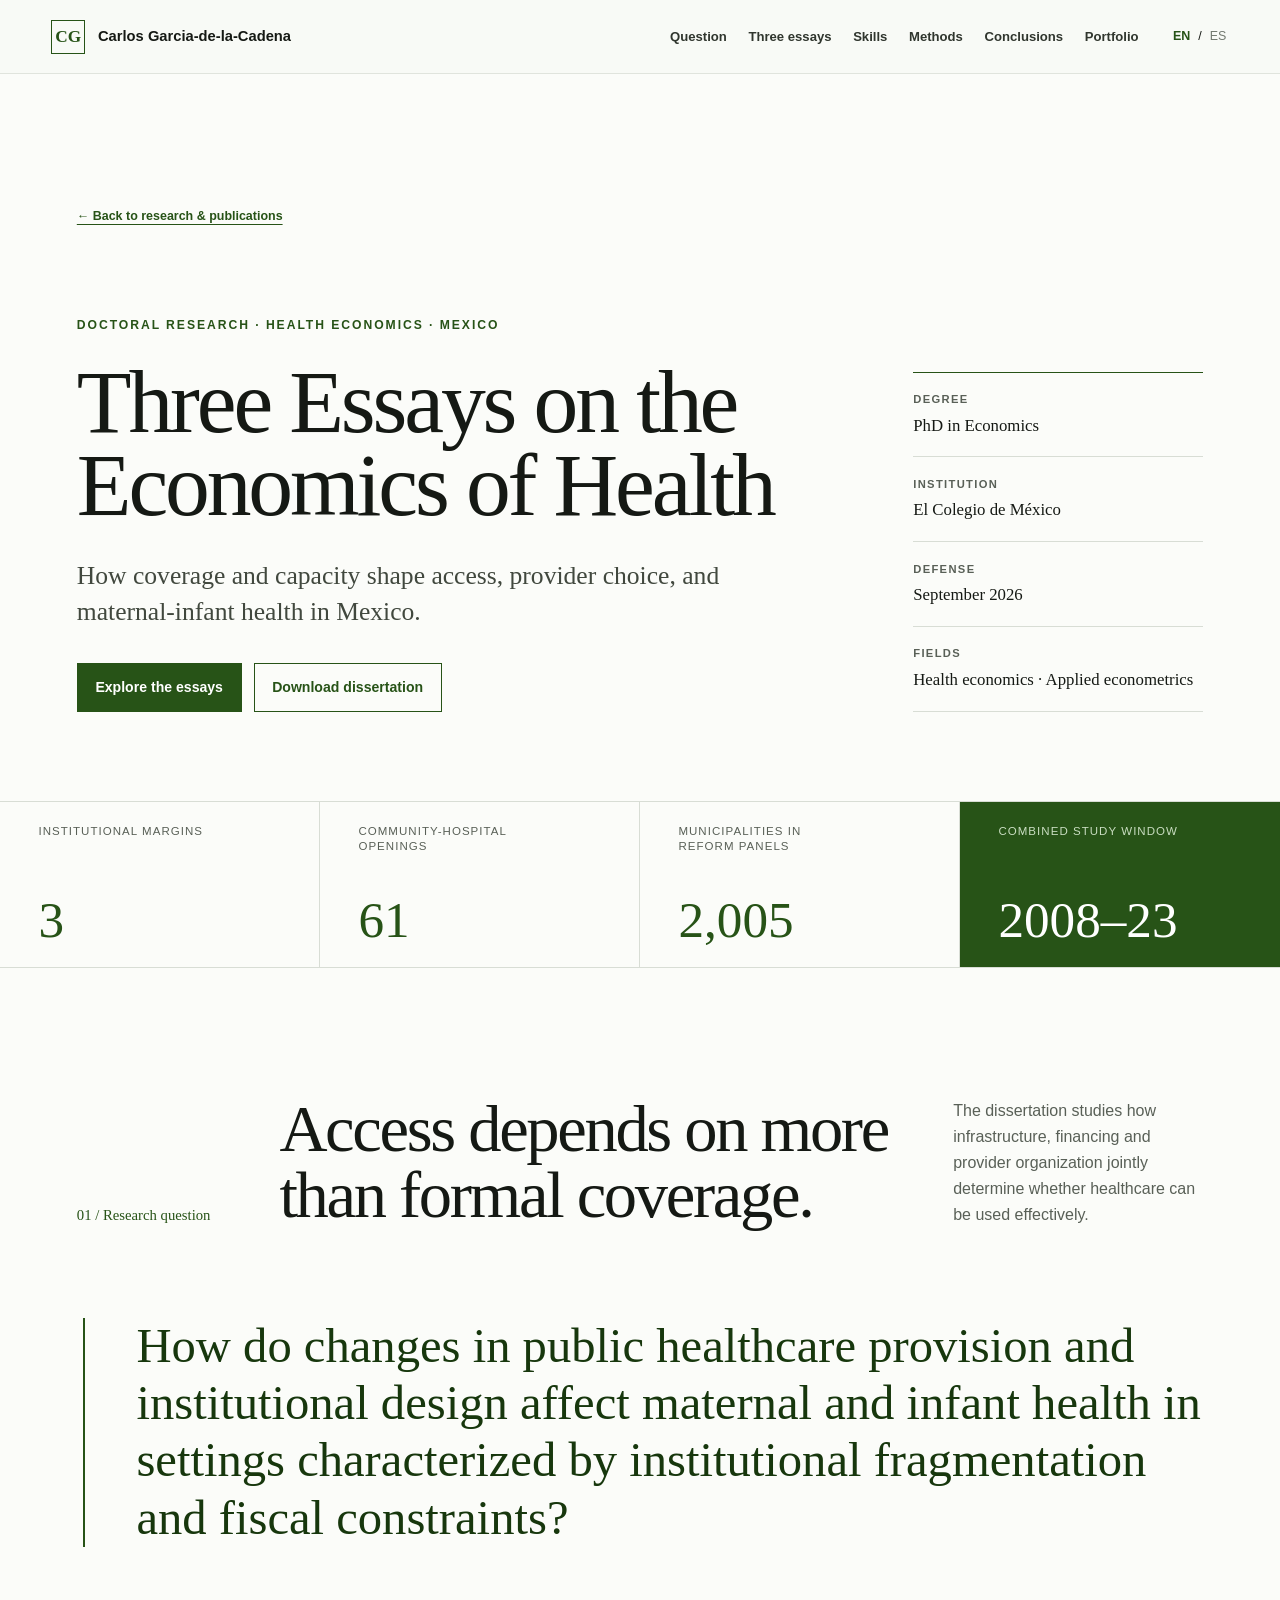
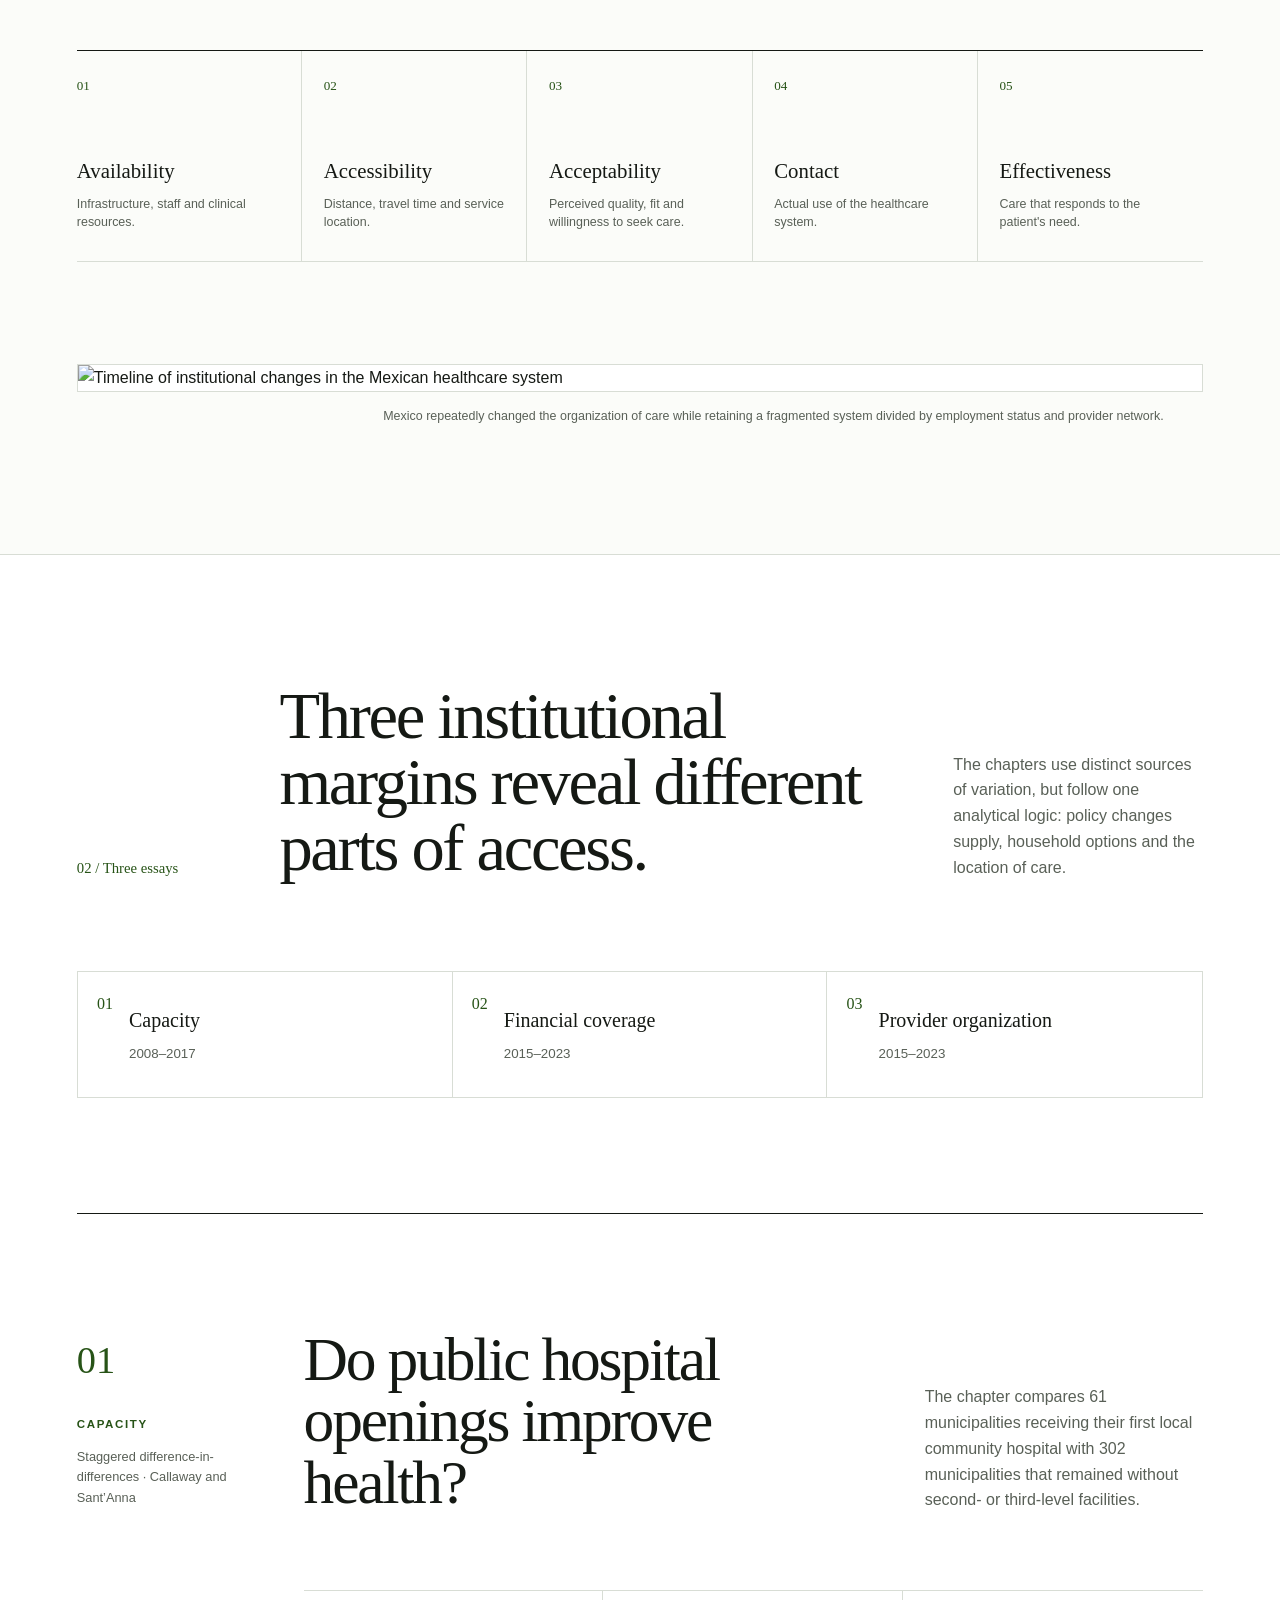
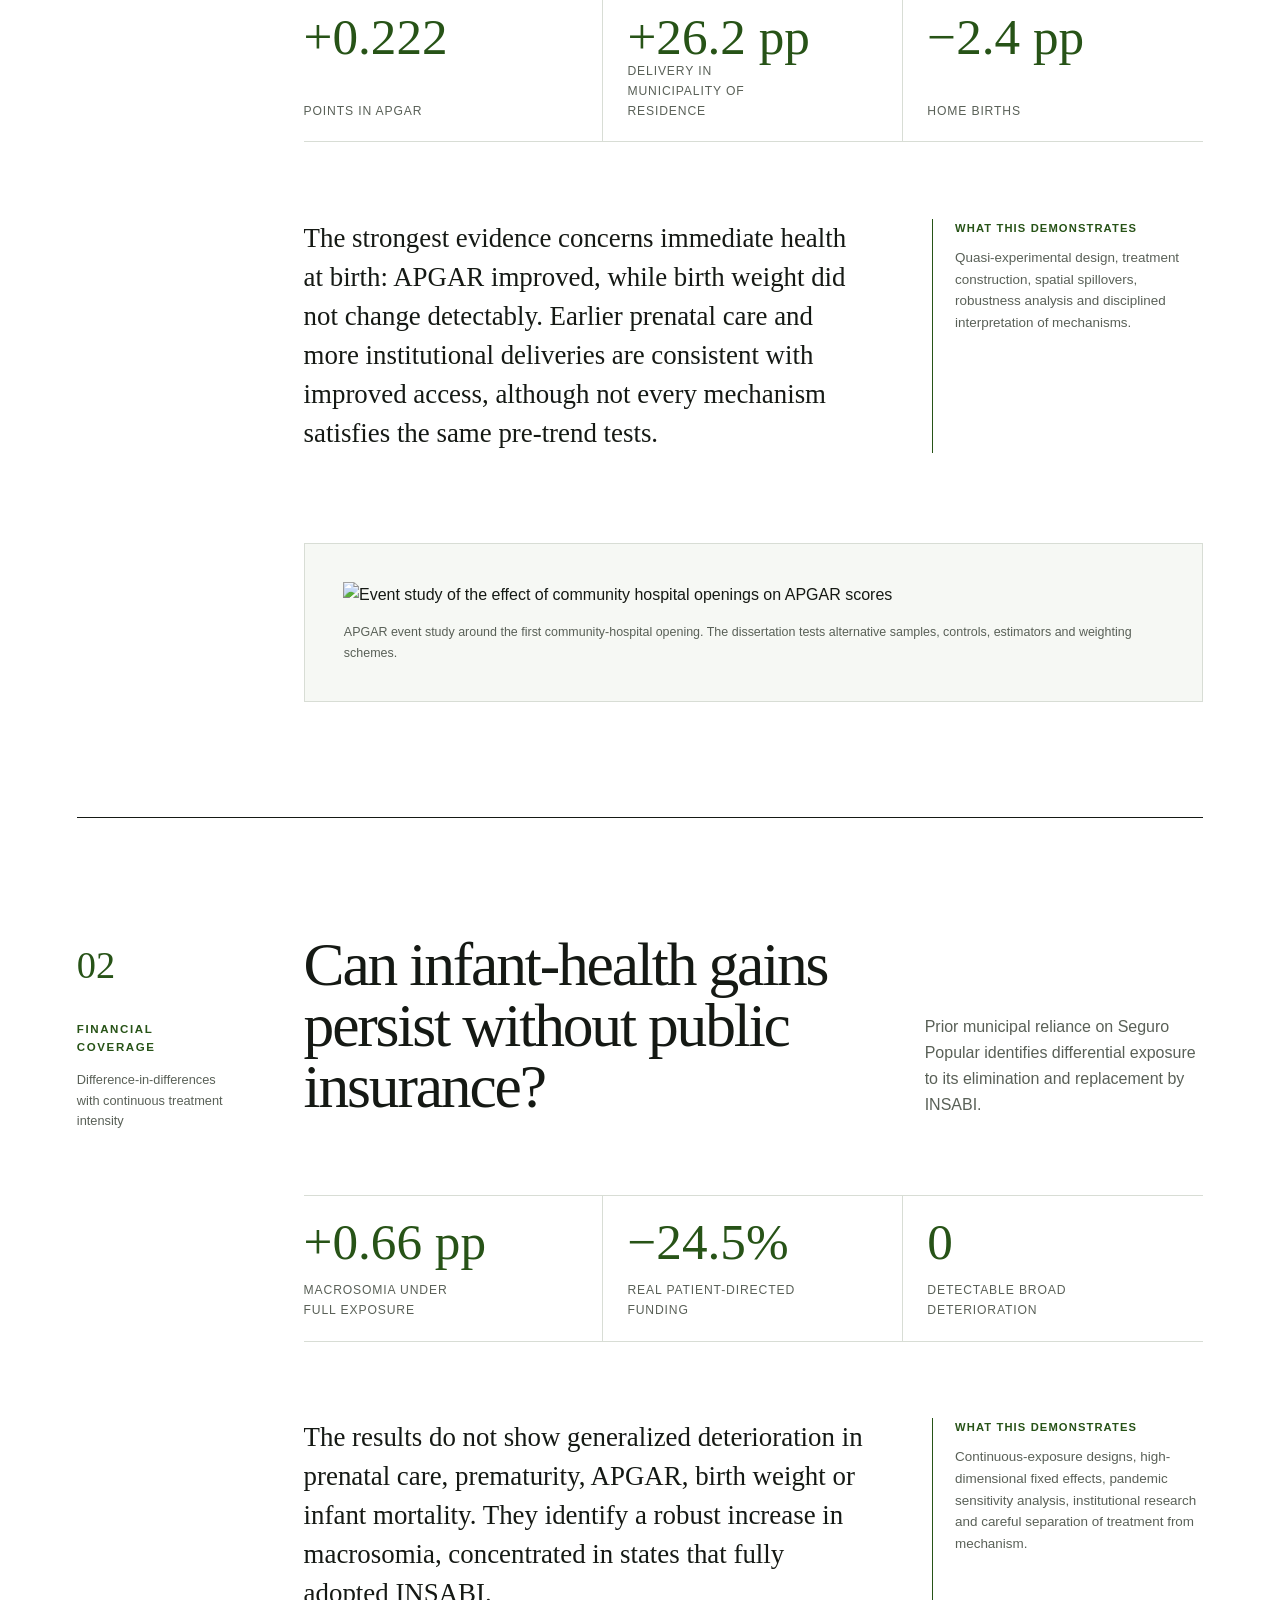
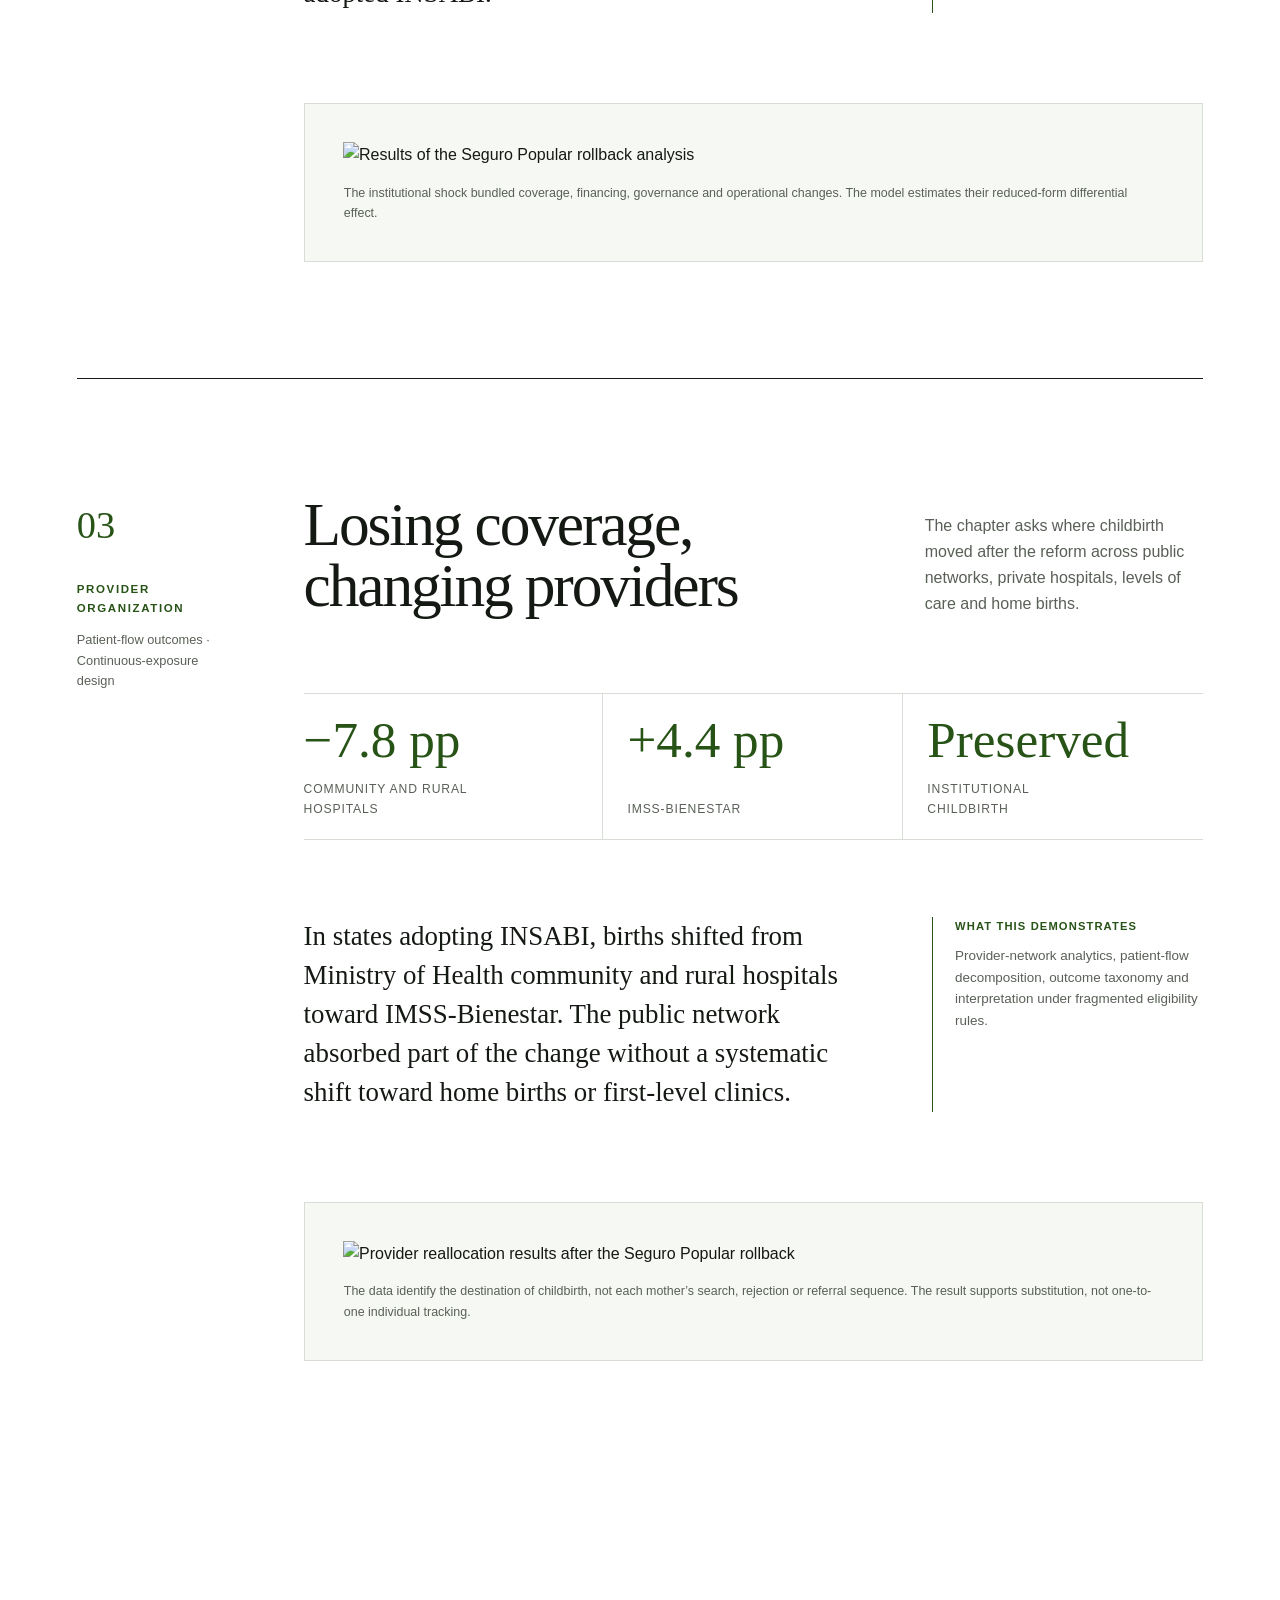
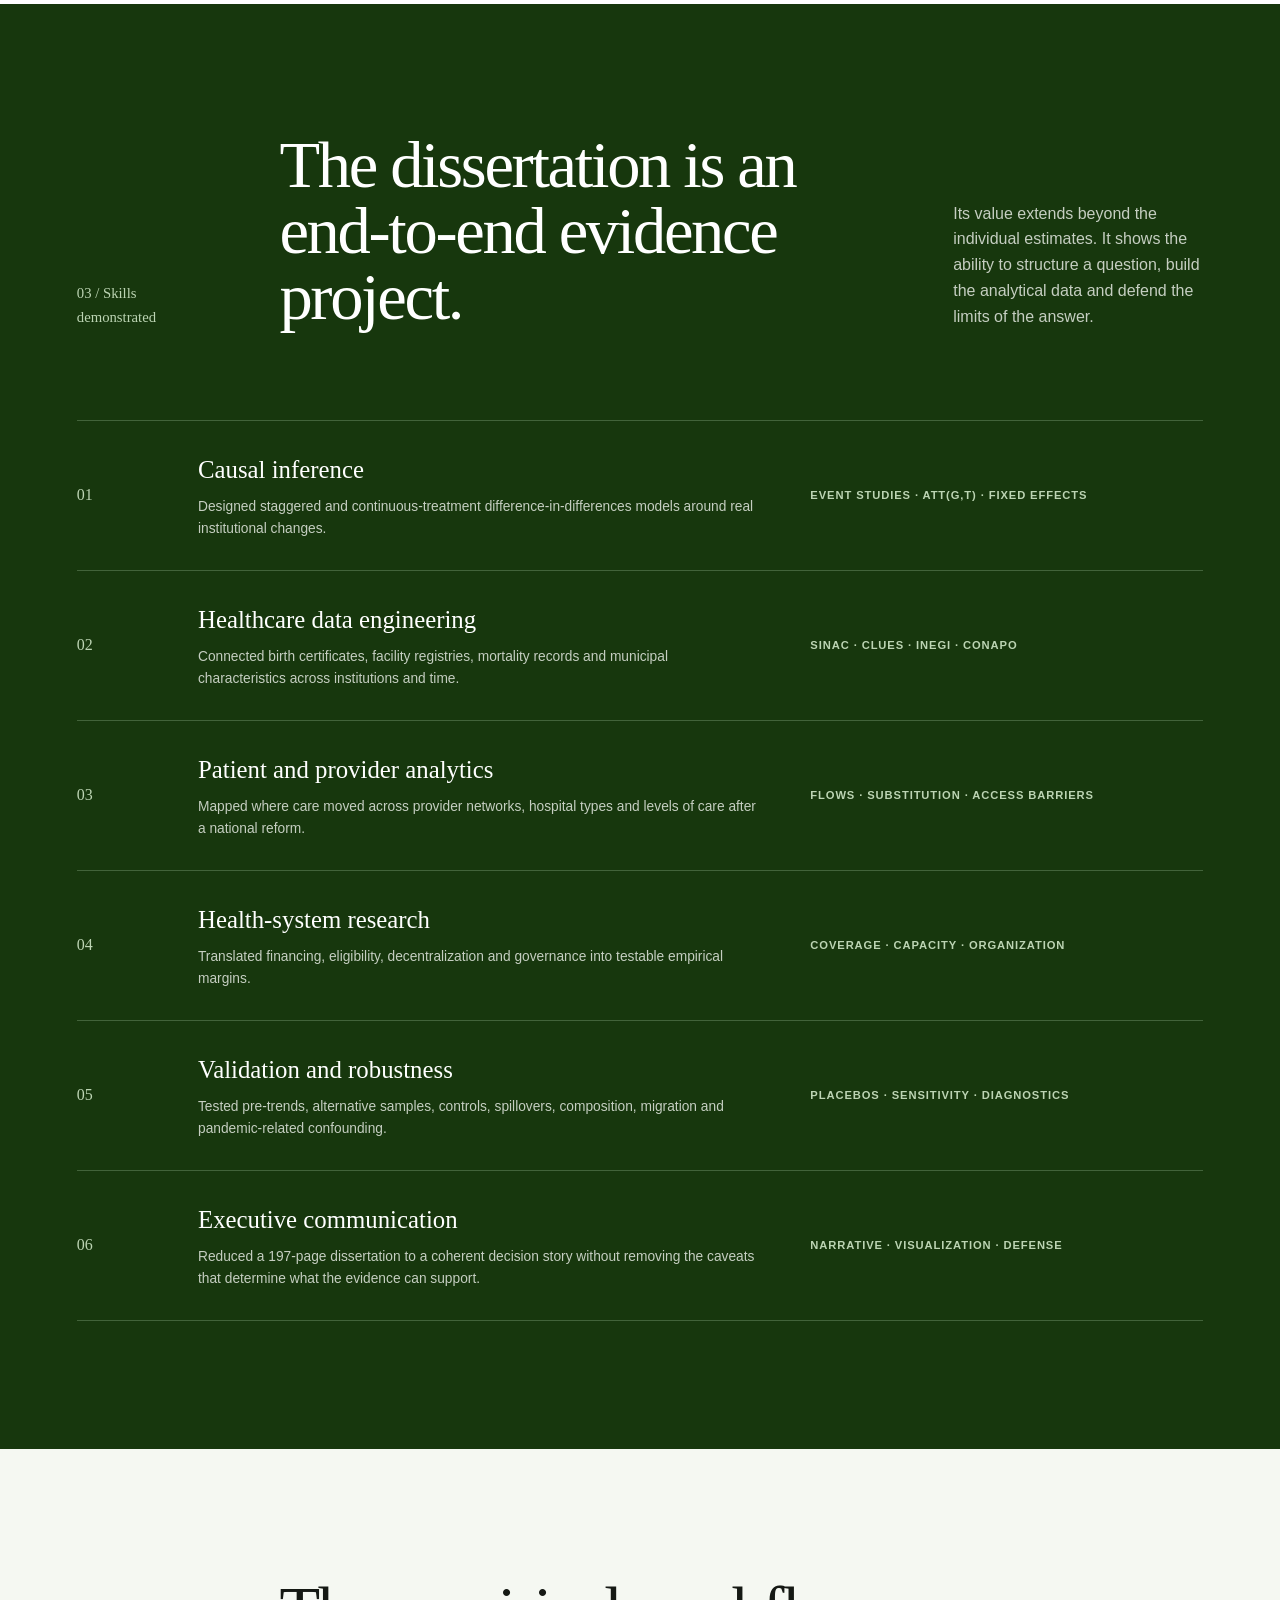
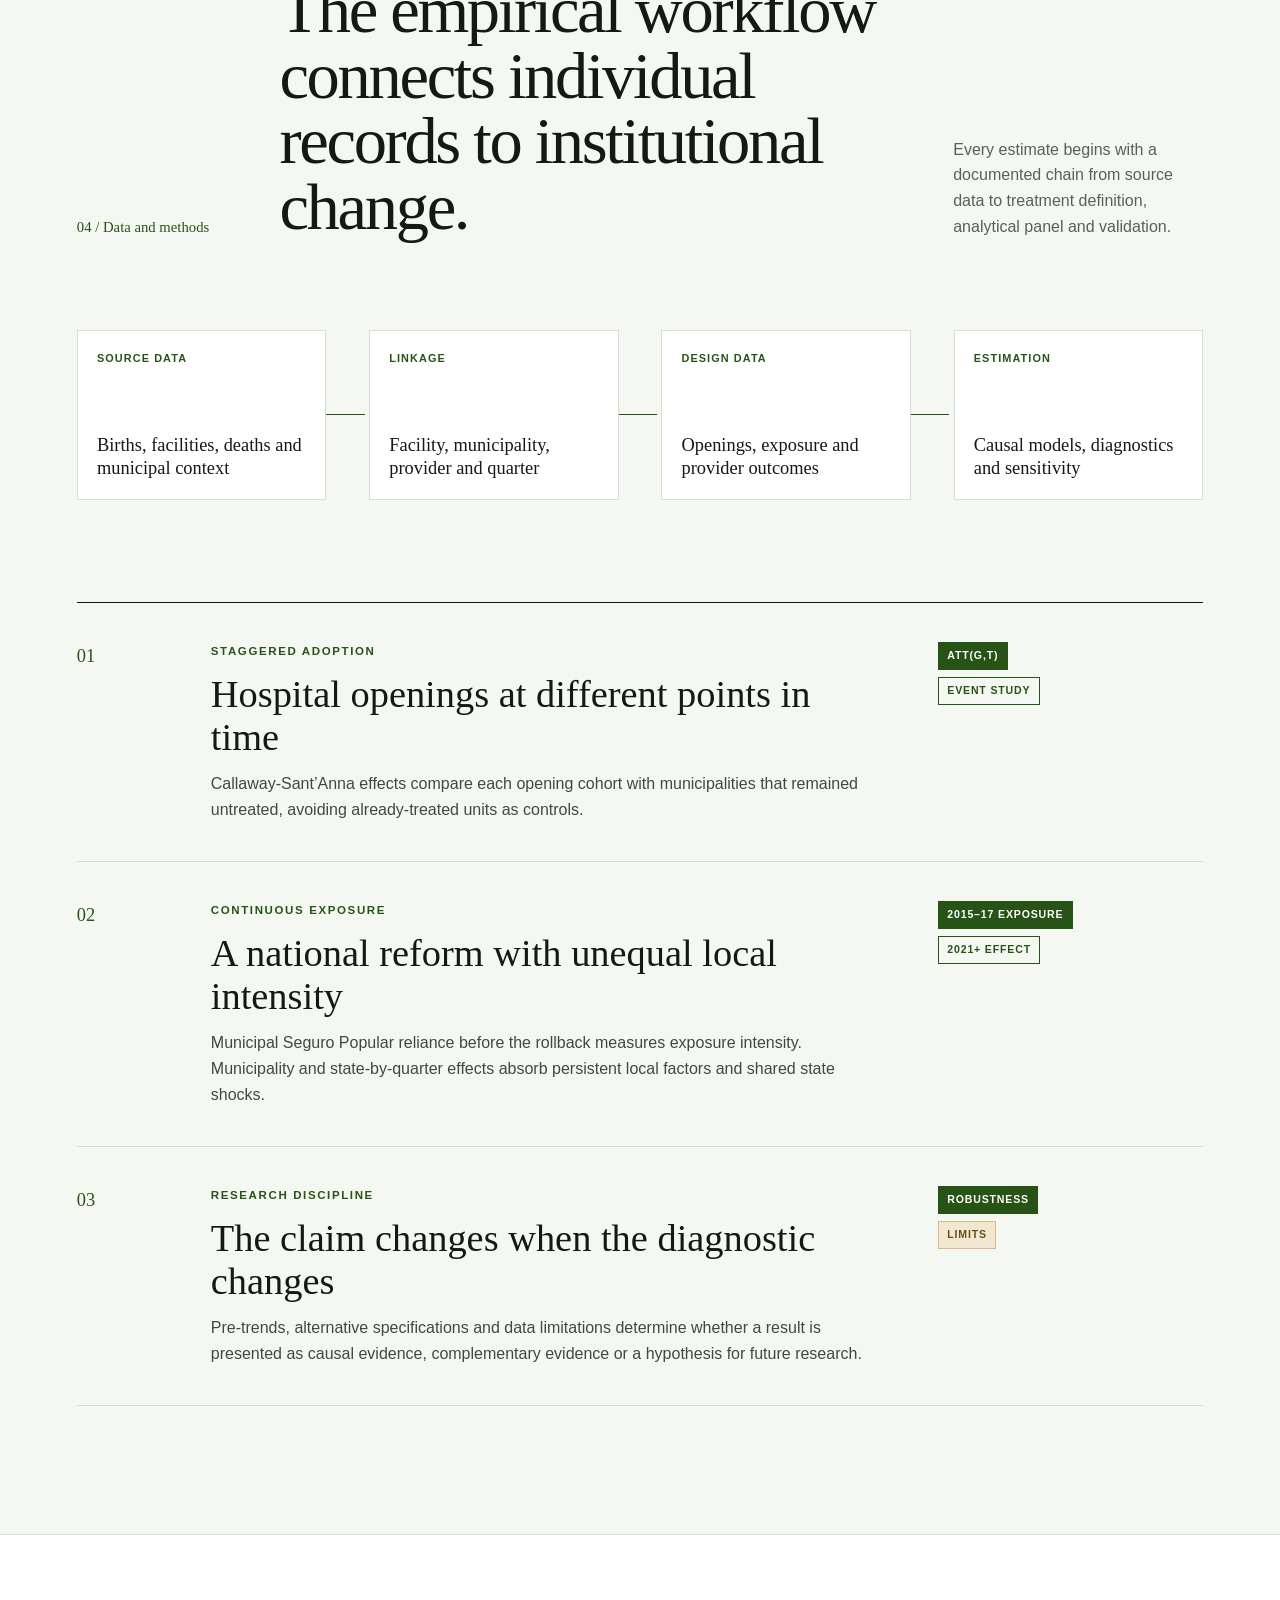
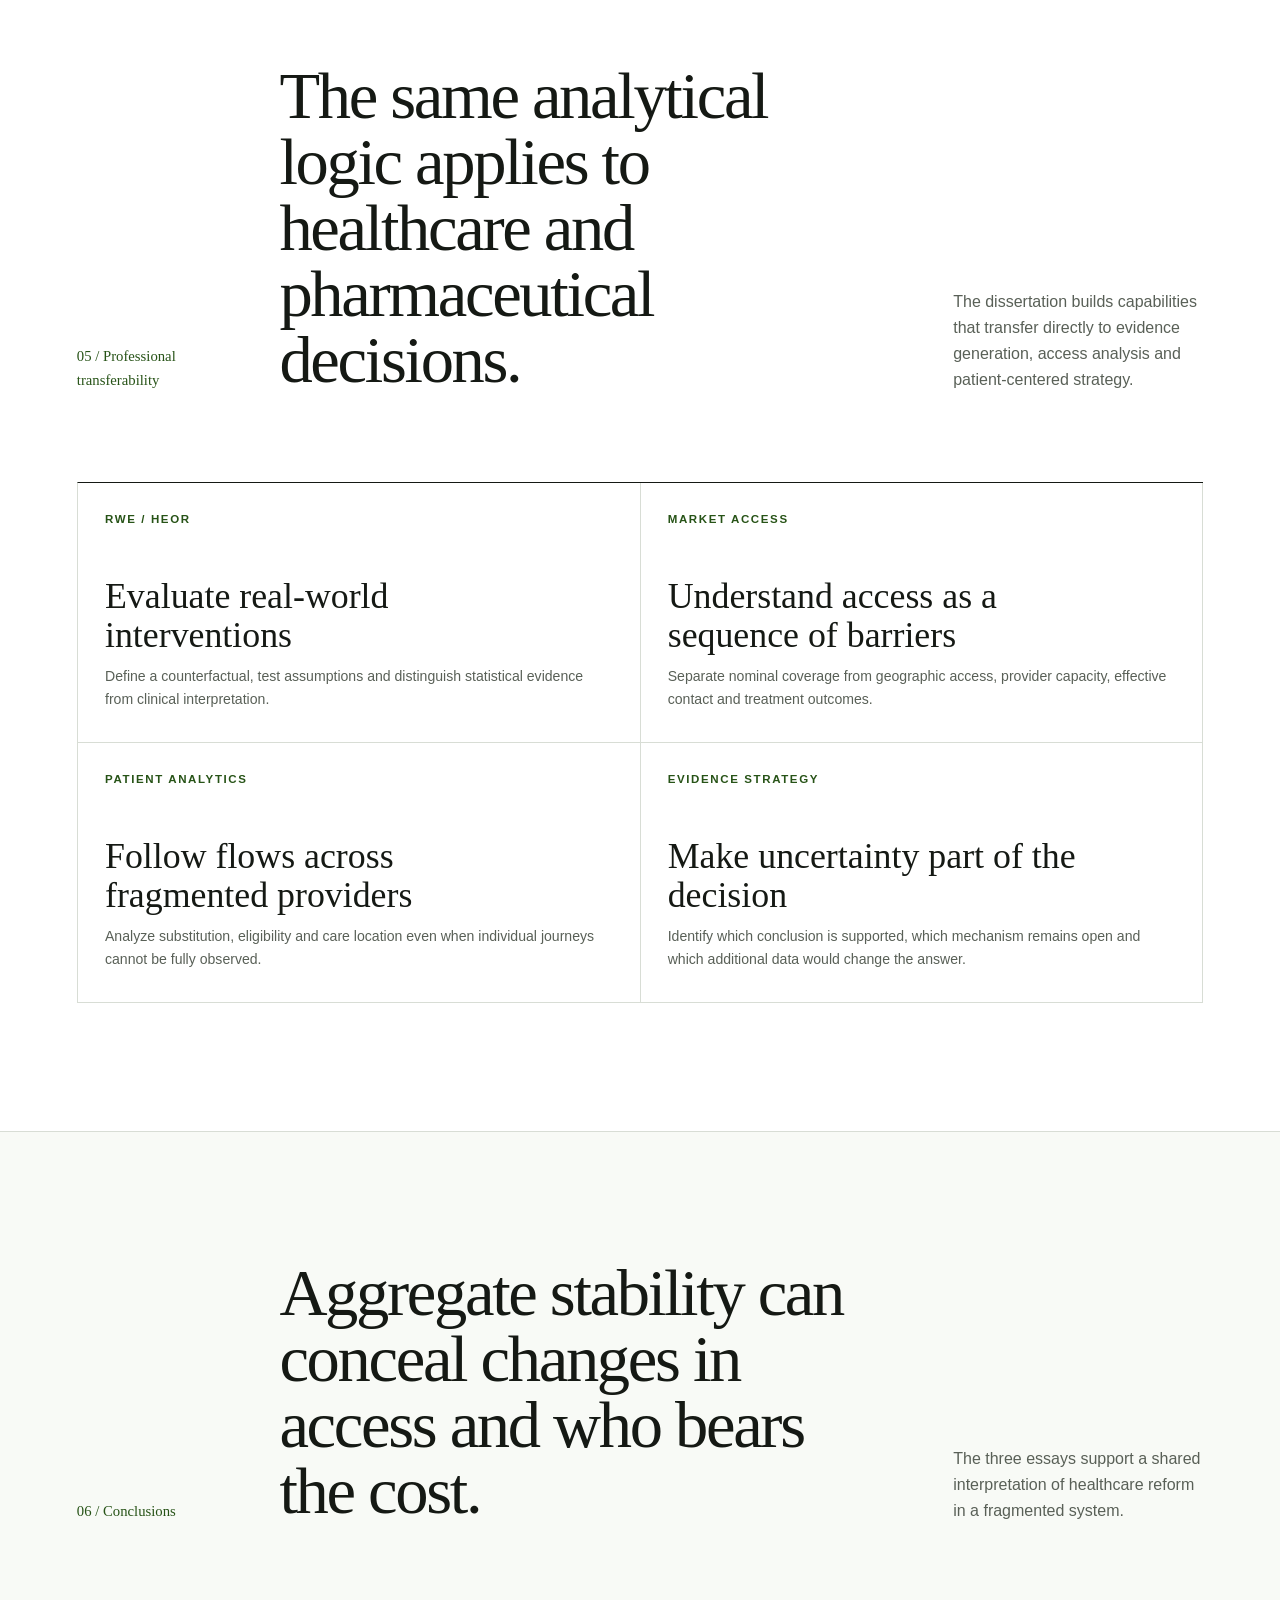
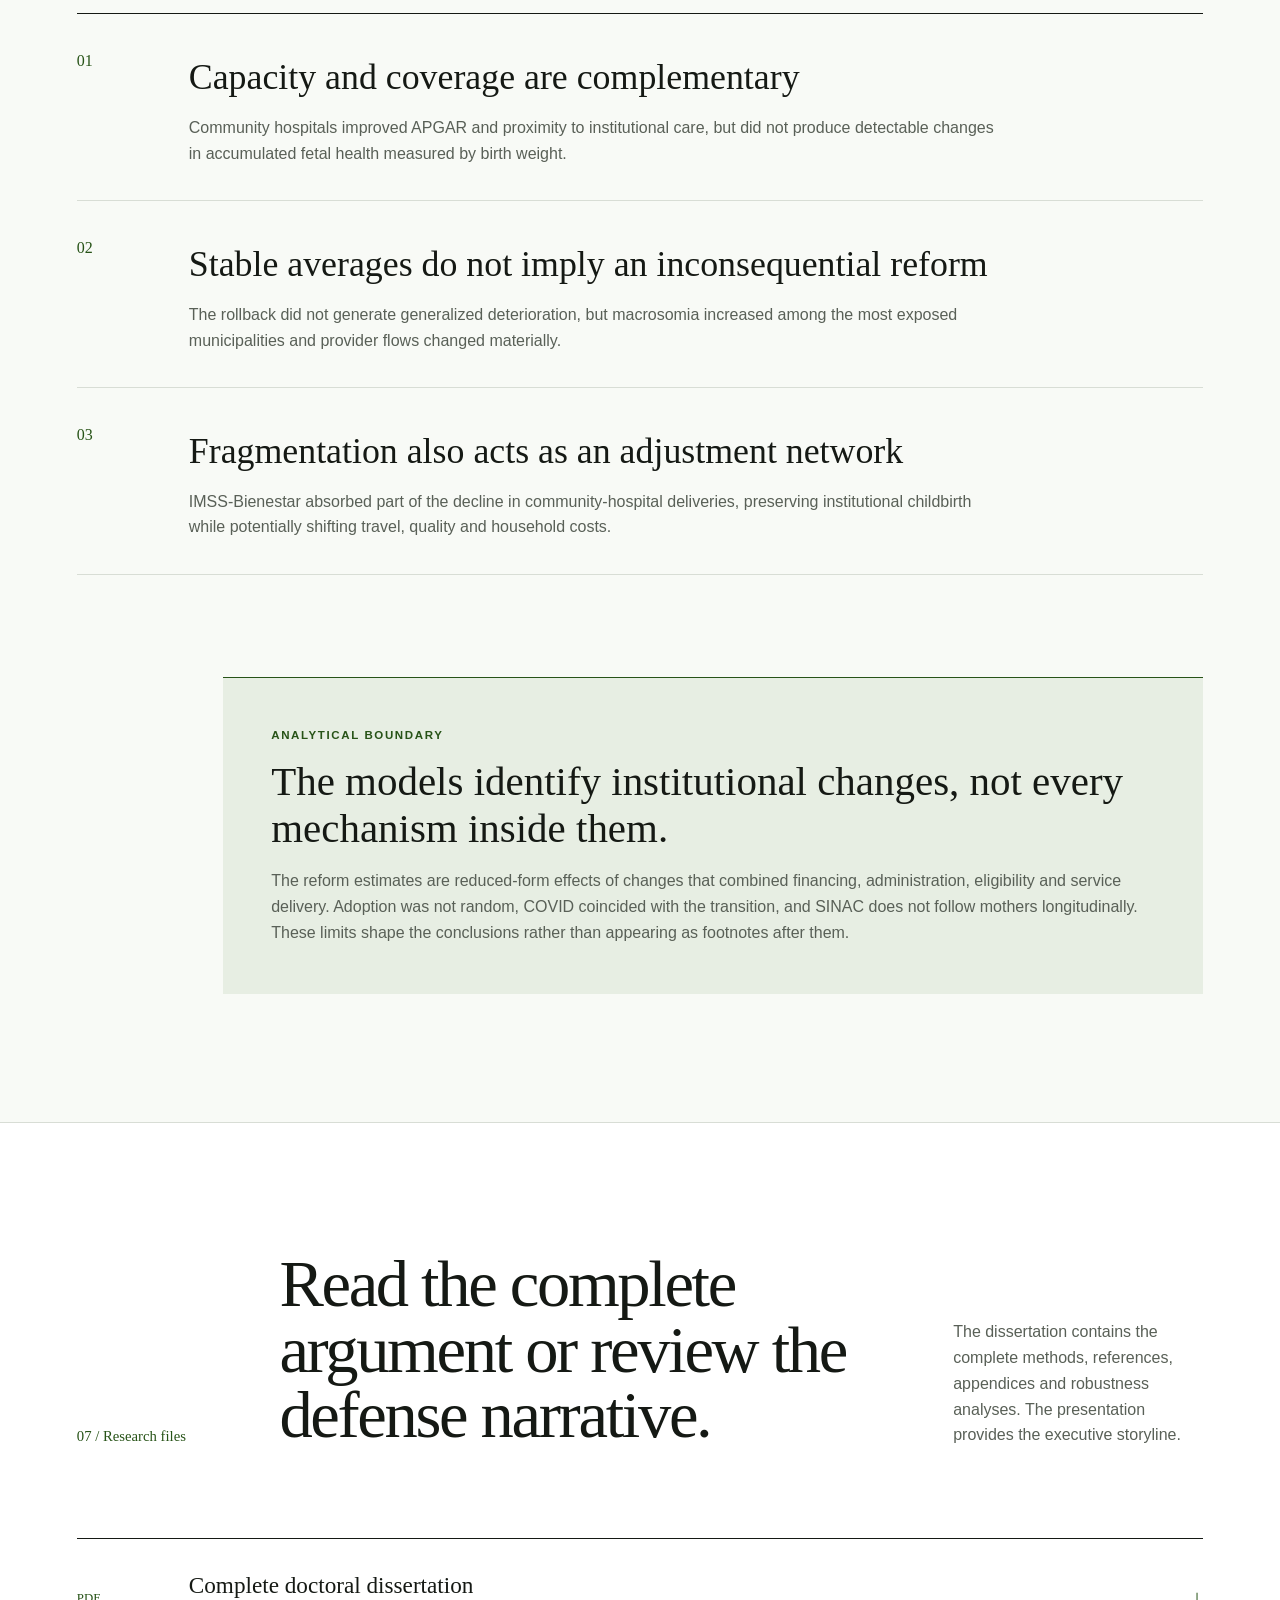
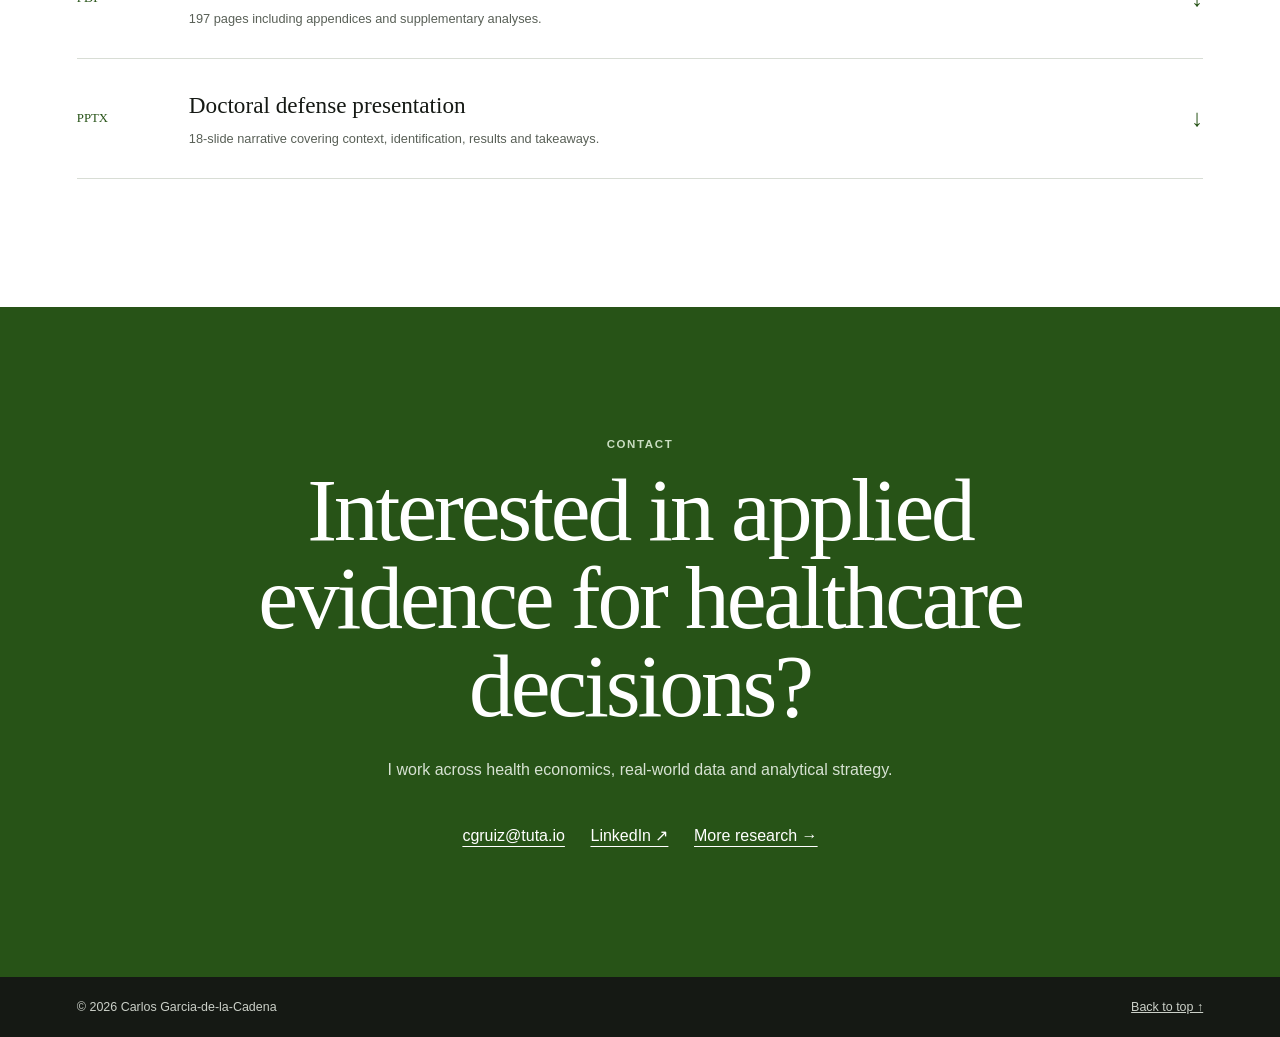
==== commit 5277696b: "Add files via upload" ====
--- a/doctoral-thesis.html
+++ b/doctoral-thesis.html
@@ -3,7 +3,8 @@
 <head>
   <meta charset="utf-8">
   <meta name="viewport" content="width=device-width, initial-scale=1">
-  <meta name="description" content="A bilingual overview of Carlos Garcia-de-la-Cadena's doctoral dissertation in health economics.">
+  <meta name="description" content="An executive overview of Carlos Garcia-de-la-Cadena's doctoral dissertation on healthcare access, provider choice, and maternal-infant health in Mexico.">
+  <meta name="color-scheme" content="light">
   <meta name="theme-color" content="#275317">
   <title>Doctoral Thesis | Carlos Garcia-de-la-Cadena</title>
   <link rel="icon" type="image/svg+xml" href="favicon.svg">
@@ -13,144 +14,297 @@
 </head>
 <body class="case-study-page thesis-page">
   <a class="skip-link" href="#main" data-i18n="skip">Skip to content</a>
+
   <header class="site-header">
-    <a class="wordmark" href="index.html#top" aria-label="Carlos Garcia-de-la-Cadena — home"><span>CG</span><span class="wordmark-name">Carlos Garcia-de-la-Cadena</span></a>
-    <button class="menu-toggle" type="button" aria-expanded="false" aria-controls="site-nav"><span class="sr-only" data-i18n="menu">Open menu</span><span></span><span></span></button>
+    <a class="wordmark" href="index.html#top" aria-label="Carlos Garcia-de-la-Cadena — home">
+      <span>CG</span>
+      <span class="wordmark-name">Carlos Garcia-de-la-Cadena</span>
+    </a>
+    <button class="menu-toggle" type="button" aria-expanded="false" aria-controls="site-nav">
+      <span class="sr-only" data-i18n="menu">Open menu</span>
+      <span></span><span></span>
+    </button>
     <nav class="site-nav" id="site-nav" aria-label="Thesis navigation">
-      <a href="#question" data-i18n="navQuestion">Question</a>
-      <a href="#essays" data-i18n="navEssays">Three essays</a>
-      <a href="#methods" data-i18n="navMethods">Methods</a>
-      <a href="#skills" data-i18n="navSkills">Skills</a>
-      <a href="#conclusions" data-i18n="navConclusions">Conclusions</a>
-      <a href="index.html#publications" data-i18n="navPortfolio">Portfolio</a>
+      <a href="#question" data-i18n="thesisNavQuestion">Question</a>
+      <a href="#essays" data-i18n="thesisNavEssays">Three essays</a>
+      <a href="#skills" data-i18n="thesisNavSkills">Skills</a>
+      <a href="#methods" data-i18n="thesisNavMethods">Methods</a>
+      <a href="#conclusions" data-i18n="thesisNavConclusions">Conclusions</a>
+      <a href="index.html#publications" data-i18n="thesisNavPortfolio">Portfolio</a>
     </nav>
-    <div class="language-switch" role="group" aria-label="Language"><button type="button" data-lang="en" aria-pressed="true">EN</button><span aria-hidden="true">/</span><button type="button" data-lang="es" aria-pressed="false">ES</button></div>
+    <div class="language-switch" role="group" aria-label="Language">
+      <button type="button" data-lang="en" aria-pressed="true">EN</button>
+      <span aria-hidden="true">/</span>
+      <button type="button" data-lang="es" aria-pressed="false">ES</button>
+    </div>
   </header>
 
   <main id="main">
     <section class="case-hero thesis-hero" id="top">
       <div class="case-hero-main reveal">
-        <a class="case-back" href="index.html#publications" data-i18n="backResearch">← Back to research & publications</a>
-        <p class="hero-kicker" data-i18n="kicker">Doctoral research · Health economics · Mexico</p>
-        <h1 data-i18n="thesisTitle">Three Essays on the Economics of Health</h1>
-        <p class="case-deck" data-i18n="deck">How coverage, capacity and provider organization shape maternal and infant health in Mexico.</p>
-        <div class="hero-actions"><a class="button button-primary" href="#essays" data-i18n="explore">Explore the research</a></div>
+        <a class="case-back" href="index.html#publications" data-i18n="thesisBack">← Back to research & publications</a>
+        <p class="hero-kicker" data-i18n="thesisKicker">Doctoral research · Health economics · Mexico</p>
+        <h1>Three Essays on the Economics of Health</h1>
+        <p class="case-deck" data-i18n="thesisDeck">How coverage and capacity shape access, provider choice, and maternal-infant health in Mexico.</p>
+        <div class="hero-actions">
+          <a class="button button-primary" href="#essays" data-i18n="exploreEssays">Explore the essays</a>
+          <a class="button button-quiet" href="downloads/Three_Essays_Economics_of_Health_Carlos_Ruiz.pdf" download data-i18n="downloadThesis">Download dissertation</a>
+        </div>
       </div>
       <aside class="case-hero-aside reveal" aria-label="Dissertation facts">
-        <div><span data-i18n="degree">Degree</span><strong data-i18n="degreeValue">PhD in Economics</strong></div>
+        <div><span data-i18n="degree">Degree</span><strong data-i18n="phdEconomics">PhD in Economics</strong></div>
         <div><span data-i18n="institution">Institution</span><strong>El Colegio de México</strong></div>
-        <div><span data-i18n="defense">Defense</span><strong data-i18n="defenseValue">September 2026</strong></div>
-        <div><span data-i18n="fields">Fields</span><strong data-i18n="fieldsValue">Health economics · Applied econometrics</strong></div>
+        <div><span data-i18n="defenseDate">Defense</span><strong data-i18n="sept2026">September 2026</strong></div>
+        <div><span data-i18n="researchFields">Fields</span><strong data-i18n="fieldsValue">Health economics · Applied econometrics</strong></div>
       </aside>
     </section>
 
-    <section class="case-snapshot reveal" aria-label="Dissertation scope">
-      <div><span data-i18n="margins">Institutional margins</span><strong>3</strong></div>
-      <div><span data-i18n="openings">Community-hospital openings</span><strong>61</strong></div>
+    <section class="case-snapshot thesis-snapshot reveal" aria-label="Dissertation scope">
+      <div><span data-i18n="institutionalMargins">Institutional margins</span><strong>3</strong></div>
+      <div><span data-i18n="hospitalOpenings">Community-hospital openings</span><strong>61</strong></div>
       <div><span data-i18n="municipalities">Municipalities in reform panels</span><strong>2,005</strong></div>
-      <div class="snapshot-accent"><span data-i18n="window">Combined study window</span><strong>2008–23</strong></div>
+      <div class="snapshot-accent"><span data-i18n="studyWindow">Combined study window</span><strong>2008–23</strong></div>
     </section>
 
     <section class="case-section thesis-question" id="question">
-      <div class="case-section-head reveal"><p class="case-index">01 / <span data-i18n="questionLabel">Research question</span></p><h2 data-i18n="questionTitle">Formal coverage is only one part of effective access.</h2><p data-i18n="questionIntro">The dissertation separates three margins that determine whether healthcare is available, reachable and clinically useful.</p></div>
+      <div class="case-section-head reveal">
+        <p class="case-index">01 / <span data-i18n="questionLabel">Research question</span></p>
+        <h2 data-i18n="questionTitle">Access depends on more than formal coverage.</h2>
+        <p data-i18n="questionIntro">The dissertation studies how infrastructure, financing and provider organization jointly determine whether healthcare can be used effectively.</p>
+      </div>
+
       <blockquote class="thesis-central-question reveal" data-i18n="centralQuestion">How do changes in public healthcare provision and institutional design affect maternal and infant health in settings characterized by institutional fragmentation and fiscal constraints?</blockquote>
-      <div class="thesis-access-grid reveal">
-        <article><span>01</span><h3 data-i18n="availability">Availability</h3><p data-i18n="availabilityText">Facilities, staff and clinical resources.</p></article>
-        <article><span>02</span><h3 data-i18n="accessibility">Accessibility</h3><p data-i18n="accessibilityText">Distance, travel time and service location.</p></article>
-        <article><span>03</span><h3 data-i18n="acceptability">Acceptability</h3><p data-i18n="acceptabilityText">Perceived quality and willingness to seek care.</p></article>
-        <article><span>04</span><h3 data-i18n="contact">Contact</h3><p data-i18n="contactText">Actual use of the healthcare system.</p></article>
-        <article><span>05</span><h3 data-i18n="effectiveness">Effectiveness</h3><p data-i18n="effectivenessText">Care that responds to the patient’s need.</p></article>
-      </div>
+
+      <div class="access-framework reveal" aria-label="Access framework">
+        <div><span>01</span><strong data-i18n="availability">Availability</strong><p data-i18n="availabilityText">Infrastructure, staff and clinical resources.</p></div>
+        <div><span>02</span><strong data-i18n="accessibility">Accessibility</strong><p data-i18n="accessibilityText">Distance, travel time and service location.</p></div>
+        <div><span>03</span><strong data-i18n="acceptability">Acceptability</strong><p data-i18n="acceptabilityText">Perceived quality, fit and willingness to seek care.</p></div>
+        <div><span>04</span><strong data-i18n="contact">Contact</strong><p data-i18n="contactText">Actual use of the healthcare system.</p></div>
+        <div><span>05</span><strong data-i18n="effectiveness">Effectiveness</strong><p data-i18n="effectivenessText">Care that responds to the patient's need.</p></div>
+      </div>
+
+      <figure class="thesis-wide-figure reveal">
+        <img src="assets/thesis-system-timeline.png" alt="Timeline of institutional changes in the Mexican healthcare system" loading="lazy">
+        <figcaption data-i18n="timelineCaption">Mexico repeatedly changed the organization of care while retaining a fragmented system divided by employment status and provider network.</figcaption>
+      </figure>
     </section>
 
     <section class="case-section thesis-essays" id="essays">
-      <div class="case-section-head reveal"><p class="case-index">02 / <span data-i18n="essaysLabel">Three essays</span></p><h2 data-i18n="essaysTitle">One thesis, three institutional margins.</h2><p data-i18n="essaysIntro">Each essay links a policy change to an explicit comparison group, a defined outcome family and a bounded claim.</p></div>
-
-      <article class="thesis-essay" id="capacity">
-        <div class="essay-heading reveal"><div><span>01</span><p class="eyebrow" data-i18n="capacity">Capacity</p></div><div><h3 data-i18n="essay1Title">Do public hospital openings improve maternal and infant health?</h3><p data-i18n="essay1Lead">The analysis compares 61 municipalities receiving their first community hospital with 302 municipalities that remained without second- or third-level facilities.</p></div></div>
-        <div class="essay-method reveal"><strong data-i18n="design">Design</strong><span data-i18n="essay1Design">Staggered difference-in-differences using Callaway-Sant’Anna ATT(g,t), municipality panels and extensive robustness checks.</span></div>
-        <figure class="thesis-source-figure reveal"><img src="assets/thesis/chapter1-birth-outcomes.png" alt="Figure A.2.1 from the dissertation showing event studies for birth outcomes" loading="lazy"><figcaption data-i18n="fig1Caption">Figure A.2.1 from the dissertation. Event-study estimates around the first community-hospital opening.</figcaption></figure>
-        <div class="thesis-table-wrap reveal">
-          <table class="thesis-table"><caption data-i18n="table1Caption">Selected birth outcomes</caption><thead><tr><th data-i18n="outcome">Outcome</th><th>ATT</th><th data-i18n="interpretation">Interpretation</th></tr></thead><tbody>
-            <tr><td>APGAR</td><td>+0.222*</td><td data-i18n="apgarInterpretation">Positive and statistically significant</td></tr>
-            <tr><td>APGAR &lt; 9</td><td>−0.037*</td><td data-i18n="apgar9Interpretation">Lower probability; interpreted cautiously</td></tr>
-            <tr><td data-i18n="birthweight">Birth weight</td><td>+2.313 g</td><td data-i18n="notDetectable">No detectable effect</td></tr>
-            <tr><td data-i18n="lowBirthweight">Low birth weight</td><td>−0.004</td><td data-i18n="notDetectable">No detectable effect</td></tr>
-          </tbody></table>
-        </div>
-        <p class="essay-takeaway reveal" data-i18n="essay1Takeaway"><strong>Finding.</strong> The opening improved immediate neonatal condition measured by APGAR and shifted care toward institutional delivery, but it did not change accumulated fetal health measured by birth weight.</p>
+      <div class="case-section-head reveal">
+        <p class="case-index">02 / <span data-i18n="essaysLabel">Three essays</span></p>
+        <h2 data-i18n="essaysTitle">Three institutional margins reveal different parts of access.</h2>
+        <p data-i18n="essaysIntro">The chapters use distinct sources of variation, but follow one analytical logic: policy changes supply, household options and the location of care.</p>
+      </div>
+
+      <nav class="essay-jump reveal" aria-label="Jump to an essay">
+        <a href="#essay-capacity"><span>01</span><strong data-i18n="capacity">Capacity</strong><small>2008–2017</small></a>
+        <a href="#essay-coverage"><span>02</span><strong data-i18n="financialCoverage">Financial coverage</strong><small>2015–2023</small></a>
+        <a href="#essay-providers"><span>03</span><strong data-i18n="providerOrganization">Provider organization</strong><small>2015–2023</small></a>
+      </nav>
+
+      <article class="essay-section" id="essay-capacity">
+        <div class="essay-side reveal">
+          <span class="essay-number">01</span>
+          <p class="eyebrow" data-i18n="capacity">Capacity</p>
+          <p data-i18n="essay1Method">Staggered difference-in-differences · Callaway and Sant’Anna</p>
+        </div>
+        <div class="essay-main">
+          <div class="essay-title reveal">
+            <h3 data-i18n="essay1Title">Do public hospital openings improve health?</h3>
+            <p data-i18n="essay1Question">The chapter compares 61 municipalities receiving their first local community hospital with 302 municipalities that remained without second- or third-level facilities.</p>
+          </div>
+          <div class="essay-results reveal">
+            <div><strong>+0.222</strong><span data-i18n="apgarEffect">points in APGAR</span></div>
+            <div><strong>+26.2 pp</strong><span data-i18n="localDelivery">delivery in municipality of residence</span></div>
+            <div><strong>−2.4 pp</strong><span data-i18n="homeBirth">home births</span></div>
+          </div>
+          <div class="essay-copy reveal">
+            <p data-i18n="essay1Finding">The strongest evidence concerns immediate health at birth: APGAR improved, while birth weight did not change detectably. Earlier prenatal care and more institutional deliveries are consistent with improved access, although not every mechanism satisfies the same pre-trend tests.</p>
+            <aside><strong data-i18n="whatItShows">What this demonstrates</strong><span data-i18n="essay1Skill">Quasi-experimental design, treatment construction, spatial spillovers, robustness analysis and disciplined interpretation of mechanisms.</span></aside>
+          </div>
+          <figure class="evidence-figure reveal">
+            <img src="assets/thesis-apgar-event-study.png" alt="Event study of the effect of community hospital openings on APGAR scores" loading="lazy">
+            <figcaption data-i18n="essay1Caption">APGAR event study around the first community-hospital opening. The dissertation tests alternative samples, controls, estimators and weighting schemes.</figcaption>
+          </figure>
+        </div>
       </article>
 
-      <article class="thesis-essay" id="coverage">
-        <div class="essay-heading reveal"><div><span>02</span><p class="eyebrow" data-i18n="coverage">Financial coverage</p></div><div><h3 data-i18n="essay2Title">Did infant-health gains persist after Seguro Popular was eliminated?</h3><p data-i18n="essay2Lead">Pre-reform municipal reliance on Seguro Popular identifies differential exposure to the transition toward INSABI.</p></div></div>
-        <div class="essay-method reveal"><strong data-i18n="design">Design</strong><span data-i18n="essay2Design">Continuous-exposure difference-in-differences with municipality effects, state-by-quarter effects and pandemic sensitivity analyses.</span></div>
-        <figure class="thesis-source-figure reveal"><img src="assets/thesis/chapter2-birth-outcomes.png" alt="Figure B.2.1 from the dissertation showing event studies after the Seguro Popular rollback" loading="lazy"><figcaption data-i18n="fig2Caption">Figure B.2.1 from the dissertation. Event studies for prenatal care and birth outcomes around the Seguro Popular rollback.</figcaption></figure>
-        <div class="thesis-table-wrap reveal">
-          <table class="thesis-table"><caption data-i18n="table2Caption">Selected reduced-form results</caption><thead><tr><th data-i18n="outcome">Outcome</th><th data-i18n="direction">Estimated direction</th><th data-i18n="interpretation">Interpretation</th></tr></thead><tbody>
-            <tr><td data-i18n="prenatalCare">Prenatal care</td><td>≈ 0</td><td data-i18n="notDetectable">No detectable effect</td></tr>
-            <tr><td data-i18n="preterm">Preterm birth</td><td>≈ 0</td><td data-i18n="notDetectable">No detectable effect</td></tr>
-            <tr><td>APGAR</td><td>≈ 0</td><td data-i18n="notDetectable">No detectable effect</td></tr>
-            <tr><td data-i18n="macrosomia">Macrosomia</td><td>+0.66 pp</td><td data-i18n="macrosomiaInterpretation">Robust among fully adopting states</td></tr>
-          </tbody></table>
-        </div>
-        <p class="essay-takeaway reveal" data-i18n="essay2Takeaway"><strong>Finding.</strong> The transition did not produce broad deterioration across outcomes, but macrosomia increased in more-exposed municipalities in states that fully adopted INSABI.</p>
+      <article class="essay-section" id="essay-coverage">
+        <div class="essay-side reveal">
+          <span class="essay-number">02</span>
+          <p class="eyebrow" data-i18n="financialCoverage">Financial coverage</p>
+          <p data-i18n="essay2Method">Difference-in-differences with continuous treatment intensity</p>
+        </div>
+        <div class="essay-main">
+          <div class="essay-title reveal">
+            <h3 data-i18n="essay2Title">Can infant-health gains persist without public insurance?</h3>
+            <p data-i18n="essay2Question">Prior municipal reliance on Seguro Popular identifies differential exposure to its elimination and replacement by INSABI.</p>
+          </div>
+          <div class="essay-results reveal">
+            <div><strong>+0.66 pp</strong><span data-i18n="macrosomiaEffect">macrosomia under full exposure</span></div>
+            <div><strong>−24.5%</strong><span data-i18n="patientFunding">real patient-directed funding</span></div>
+            <div><strong>0</strong><span data-i18n="broadEffects">detectable broad deterioration</span></div>
+          </div>
+          <div class="essay-copy reveal">
+            <p data-i18n="essay2Finding">The results do not show generalized deterioration in prenatal care, prematurity, APGAR, birth weight or infant mortality. They identify a robust increase in macrosomia, concentrated in states that fully adopted INSABI.</p>
+            <aside><strong data-i18n="whatItShows">What this demonstrates</strong><span data-i18n="essay2Skill">Continuous-exposure designs, high-dimensional fixed effects, pandemic sensitivity analysis, institutional research and careful separation of treatment from mechanism.</span></aside>
+          </div>
+          <figure class="evidence-figure full-slide-figure reveal">
+            <img src="assets/thesis-rollback-results.png" alt="Results of the Seguro Popular rollback analysis" loading="lazy">
+            <figcaption data-i18n="essay2Caption">The institutional shock bundled coverage, financing, governance and operational changes. The model estimates their reduced-form differential effect.</figcaption>
+          </figure>
+        </div>
       </article>
 
-      <article class="thesis-essay" id="organization">
-        <div class="essay-heading reveal"><div><span>03</span><p class="eyebrow" data-i18n="organization">Organization and use</p></div><div><h3 data-i18n="essay3Title">Where did childbirth care move after the reform?</h3><p data-i18n="essay3Lead">The third essay decomposes delivery location across public networks, hospital types, levels of care and home births.</p></div></div>
-        <div class="essay-method reveal"><strong data-i18n="design">Design</strong><span data-i18n="essay3Design">The same continuous-exposure framework is applied to provider-flow outcomes, separating all states, INSABI adopters and non-adopters.</span></div>
-        <figure class="thesis-source-figure reveal"><img src="assets/thesis/chapter3-provider-flows.png" alt="Figure C.1.2 from the dissertation showing provider flows after the reform" loading="lazy"><figcaption data-i18n="fig3Caption">Figure C.1.2 from the dissertation. Delivery-location dynamics for community and rural hospitals versus IMSS-Bienestar.</figcaption></figure>
-        <div class="thesis-table-wrap reveal">
-          <table class="thesis-table"><caption data-i18n="table3Caption">Treatment effects by adoption status</caption><thead><tr><th data-i18n="provider">Provider</th><th data-i18n="allStates">All states</th><th data-i18n="adopters">INSABI adopters</th><th data-i18n="nonAdopters">Non-adopters</th></tr></thead><tbody>
-            <tr><td data-i18n="communityHospitals">Community and rural hospitals</td><td>−7.9 pp***</td><td>−7.8 pp***</td><td>−4.8 pp***</td></tr>
-            <tr><td>IMSS-Bienestar</td><td>+3.7 pp***</td><td>+4.4 pp***</td><td>+1.4 pp</td></tr>
-          </tbody></table>
-        </div>
-        <p class="essay-takeaway reveal" data-i18n="essay3Takeaway"><strong>Finding.</strong> In adopting states, childbirth shifted away from community and rural hospitals toward IMSS-Bienestar while institutional delivery remained stable.</p>
+      <article class="essay-section" id="essay-providers">
+        <div class="essay-side reveal">
+          <span class="essay-number">03</span>
+          <p class="eyebrow" data-i18n="providerOrganization">Provider organization</p>
+          <p data-i18n="essay3Method">Patient-flow outcomes · Continuous-exposure design</p>
+        </div>
+        <div class="essay-main">
+          <div class="essay-title reveal">
+            <h3 data-i18n="essay3Title">Losing coverage, changing providers</h3>
+            <p data-i18n="essay3Question">The chapter asks where childbirth moved after the reform across public networks, private hospitals, levels of care and home births.</p>
+          </div>
+          <div class="essay-results reveal">
+            <div><strong>−7.8 pp</strong><span data-i18n="communityFlow">community and rural hospitals</span></div>
+            <div><strong>+4.4 pp</strong><span>IMSS-Bienestar</span></div>
+            <div><strong data-i18n="preserved">Preserved</strong><span data-i18n="institutionalDelivery">institutional childbirth</span></div>
+          </div>
+          <div class="essay-copy reveal">
+            <p data-i18n="essay3Finding">In states adopting INSABI, births shifted from Ministry of Health community and rural hospitals toward IMSS-Bienestar. The public network absorbed part of the change without a systematic shift toward home births or first-level clinics.</p>
+            <aside><strong data-i18n="whatItShows">What this demonstrates</strong><span data-i18n="essay3Skill">Provider-network analytics, patient-flow decomposition, outcome taxonomy and interpretation under fragmented eligibility rules.</span></aside>
+          </div>
+          <figure class="evidence-figure full-slide-figure reveal">
+            <img src="assets/thesis-provider-reallocation.png" alt="Provider reallocation results after the Seguro Popular rollback" loading="lazy">
+            <figcaption data-i18n="essay3Caption">The data identify the destination of childbirth, not each mother’s search, rejection or referral sequence. The result supports substitution, not one-to-one individual tracking.</figcaption>
+          </figure>
+        </div>
       </article>
     </section>
 
-    <section class="case-section thesis-methods" id="methods">
-      <div class="case-section-head reveal"><p class="case-index">03 / <span data-i18n="methodsLabel">Methods</span></p><h2 data-i18n="methodsTitle">A complete chain from institutional change to defensible inference.</h2><p data-i18n="methodsIntro">The value lies not only in estimation, but in linking administrative systems, defining exposure and matching each claim to its diagnostics.</p></div>
-      <div class="thesis-process reveal">
-        <article><span>01</span><h3 data-i18n="process1">Institutional research</h3><p data-i18n="process1Text">Translate reforms, eligibility and provider governance into empirical margins.</p></article>
-        <article><span>02</span><h3 data-i18n="process2">Data engineering</h3><p data-i18n="process2Text">Connect SINAC, CLUES, mortality, INEGI and CONAPO data across facilities, municipalities and quarters.</p></article>
-        <article><span>03</span><h3 data-i18n="process3">Identification</h3><p data-i18n="process3Text">Construct staggered treatments or continuous exposure with explicit comparison groups.</p></article>
-        <article><span>04</span><h3 data-i18n="process4">Validation</h3><p data-i18n="process4Text">Test pre-trends, alternative samples, spillovers, composition, migration and pandemic confounding.</p></article>
-        <article><span>05</span><h3 data-i18n="process5">Communication</h3><p data-i18n="process5Text">Separate supported conclusions, plausible mechanisms and unresolved questions.</p></article>
-      </div>
-      <div class="integrity-note reveal"><p class="eyebrow" data-i18n="boundary">Analytical boundary</p><h3 data-i18n="boundaryTitle">The reform estimates identify bundled institutional changes, not every mechanism inside them.</h3><p data-i18n="boundaryText">Financing, administration, eligibility and provision changed together. Adoption was not random, COVID overlapped with the transition, and SINAC does not track mothers longitudinally. These limits determine the wording of the conclusions.</p></div>
-    </section>
-
     <section class="case-benefits thesis-skills" id="skills">
-      <div class="case-benefits-intro reveal"><p class="case-index">04 / <span data-i18n="skillsLabel">Demonstrated skills</span></p><h2 data-i18n="skillsTitle">The dissertation is an end-to-end evidence project.</h2><p data-i18n="skillsIntro">It demonstrates technical depth, institutional judgment and the ability to turn complex evidence into a decision-ready narrative.</p></div>
-      <div class="benefit-grid">
-        <article class="reveal"><span>01</span><h3 data-i18n="skill1">Causal inference</h3><p data-i18n="skill1Text">Staggered and continuous-treatment difference-in-differences, event studies and ATT(g,t).</p></article>
-        <article class="reveal"><span>02</span><h3 data-i18n="skill2">Healthcare data engineering</h3><p data-i18n="skill2Text">Large-scale linkage across birth, facility, mortality and municipal datasets.</p></article>
-        <article class="reveal"><span>03</span><h3 data-i18n="skill3">Patient and provider analytics</h3><p data-i18n="skill3Text">Provider substitution, service location, utilization and access barriers.</p></article>
-        <article class="reveal"><span>04</span><h3 data-i18n="skill4">Health-system research</h3><p data-i18n="skill4Text">Coverage, decentralization, financing and governance translated into testable hypotheses.</p></article>
-        <article class="reveal"><span>05</span><h3 data-i18n="skill5">Robustness and uncertainty</h3><p data-i18n="skill5Text">Diagnostics shape the strength and scope of every claim.</p></article>
-        <article class="reveal"><span>06</span><h3 data-i18n="skill6">Executive communication</h3><p data-i18n="skill6Text">A 197-page dissertation distilled without removing the caveats that matter.</p></article>
+      <div class="case-benefits-intro reveal">
+        <p class="case-index">03 / <span data-i18n="skillsLabel">Skills demonstrated</span></p>
+        <h2 data-i18n="skillsTitle">The dissertation is an end-to-end evidence project.</h2>
+        <p data-i18n="skillsIntro">Its value extends beyond the individual estimates. It shows the ability to structure a question, build the analytical data and defend the limits of the answer.</p>
+      </div>
+      <div class="thesis-skill-list">
+        <article class="reveal"><span>01</span><div><h3 data-i18n="skill1Title">Causal inference</h3><p data-i18n="skill1Text">Designed staggered and continuous-treatment difference-in-differences models around real institutional changes.</p></div><strong data-i18n="skill1Proof">Event studies · ATT(g,t) · fixed effects</strong></article>
+        <article class="reveal"><span>02</span><div><h3 data-i18n="skill2Title">Healthcare data engineering</h3><p data-i18n="skill2Text">Connected birth certificates, facility registries, mortality records and municipal characteristics across institutions and time.</p></div><strong data-i18n="skill2Proof">SINAC · CLUES · INEGI · CONAPO</strong></article>
+        <article class="reveal"><span>03</span><div><h3 data-i18n="skill3Title">Patient and provider analytics</h3><p data-i18n="skill3Text">Mapped where care moved across provider networks, hospital types and levels of care after a national reform.</p></div><strong data-i18n="skill3Proof">Flows · substitution · access barriers</strong></article>
+        <article class="reveal"><span>04</span><div><h3 data-i18n="skill4Title">Health-system research</h3><p data-i18n="skill4Text">Translated financing, eligibility, decentralization and governance into testable empirical margins.</p></div><strong data-i18n="skill4Proof">Coverage · capacity · organization</strong></article>
+        <article class="reveal"><span>05</span><div><h3 data-i18n="skill5Title">Validation and robustness</h3><p data-i18n="skill5Text">Tested pre-trends, alternative samples, controls, spillovers, composition, migration and pandemic-related confounding.</p></div><strong data-i18n="skill5Proof">Placebos · sensitivity · diagnostics</strong></article>
+        <article class="reveal"><span>06</span><div><h3 data-i18n="skill6Title">Executive communication</h3><p data-i18n="skill6Text">Reduced a 197-page dissertation to a coherent decision story without removing the caveats that determine what the evidence can support.</p></div><strong data-i18n="skill6Proof">Narrative · visualization · defense</strong></article>
+      </div>
+    </section>
+
+    <section class="case-section thesis-data" id="methods">
+      <div class="case-section-head reveal">
+        <p class="case-index">04 / <span data-i18n="methodsLabel">Data and methods</span></p>
+        <h2 data-i18n="methodsTitle">The empirical workflow connects individual records to institutional change.</h2>
+        <p data-i18n="methodsIntro">Every estimate begins with a documented chain from source data to treatment definition, analytical panel and validation.</p>
+      </div>
+
+      <div class="data-pipeline reveal">
+        <div><span data-i18n="sourceData">Source data</span><strong data-i18n="sourceDataValue">Births, facilities, deaths and municipal context</strong></div>
+        <i aria-hidden="true"></i>
+        <div><span data-i18n="dataLinkage">Linkage</span><strong data-i18n="dataLinkageValue">Facility, municipality, provider and quarter</strong></div>
+        <i aria-hidden="true"></i>
+        <div><span data-i18n="designData">Design data</span><strong data-i18n="designDataValue">Openings, exposure and provider outcomes</strong></div>
+        <i aria-hidden="true"></i>
+        <div><span data-i18n="estimation">Estimation</span><strong data-i18n="estimationValue">Causal models, diagnostics and sensitivity</strong></div>
+      </div>
+
+      <div class="method-steps thesis-methods">
+        <article class="method-step reveal">
+          <div class="method-number">01</div>
+          <div class="method-copy"><p class="eyebrow" data-i18n="methodAType">Staggered adoption</p><h3 data-i18n="methodATitle">Hospital openings at different points in time</h3><p data-i18n="methodAText">Callaway-Sant’Anna effects compare each opening cohort with municipalities that remained untreated, avoiding already-treated units as controls.</p></div>
+          <div class="method-status"><span class="status observed">ATT(g,t)</span><span class="status transported">Event study</span></div>
+        </article>
+        <article class="method-step reveal">
+          <div class="method-number">02</div>
+          <div class="method-copy"><p class="eyebrow" data-i18n="methodBType">Continuous exposure</p><h3 data-i18n="methodBTitle">A national reform with unequal local intensity</h3><p data-i18n="methodBText">Municipal Seguro Popular reliance before the rollback measures exposure intensity. Municipality and state-by-quarter effects absorb persistent local factors and shared state shocks.</p></div>
+          <div class="method-status"><span class="status observed">2015–17 exposure</span><span class="status transported">2021+ effect</span></div>
+        </article>
+        <article class="method-step reveal">
+          <div class="method-number">03</div>
+          <div class="method-copy"><p class="eyebrow" data-i18n="methodCType">Research discipline</p><h3 data-i18n="methodCTitle">The claim changes when the diagnostic changes</h3><p data-i18n="methodCText">Pre-trends, alternative specifications and data limitations determine whether a result is presented as causal evidence, complementary evidence or a hypothesis for future research.</p></div>
+          <div class="method-status"><span class="status observed" data-i18n="robustness">Robustness</span><span class="status assumed" data-i18n="limits">Limits</span></div>
+        </article>
+      </div>
+    </section>
+
+    <section class="case-section transfer-section">
+      <div class="case-section-head reveal">
+        <p class="case-index">05 / <span data-i18n="transferLabel">Professional transferability</span></p>
+        <h2 data-i18n="transferTitle">The same analytical logic applies to healthcare and pharmaceutical decisions.</h2>
+        <p data-i18n="transferIntro">The dissertation builds capabilities that transfer directly to evidence generation, access analysis and patient-centered strategy.</p>
+      </div>
+      <div class="transfer-map">
+        <article class="reveal"><p class="eyebrow">RWE / HEOR</p><h3 data-i18n="transfer1Title">Evaluate real-world interventions</h3><p data-i18n="transfer1Text">Define a counterfactual, test assumptions and distinguish statistical evidence from clinical interpretation.</p></article>
+        <article class="reveal"><p class="eyebrow" data-i18n="marketAccess">Market access</p><h3 data-i18n="transfer2Title">Understand access as a sequence of barriers</h3><p data-i18n="transfer2Text">Separate nominal coverage from geographic access, provider capacity, effective contact and treatment outcomes.</p></article>
+        <article class="reveal"><p class="eyebrow" data-i18n="patientAnalytics">Patient analytics</p><h3 data-i18n="transfer3Title">Follow flows across fragmented providers</h3><p data-i18n="transfer3Text">Analyze substitution, eligibility and care location even when individual journeys cannot be fully observed.</p></article>
+        <article class="reveal"><p class="eyebrow" data-i18n="evidenceStrategy">Evidence strategy</p><h3 data-i18n="transfer4Title">Make uncertainty part of the decision</h3><p data-i18n="transfer4Text">Identify which conclusion is supported, which mechanism remains open and which additional data would change the answer.</p></article>
       </div>
     </section>
 
     <section class="case-section thesis-conclusions" id="conclusions">
-      <div class="case-section-head reveal"><p class="case-index">05 / <span data-i18n="conclusionsLabel">Conclusions</span></p><h2 data-i18n="conclusionsTitle">More infrastructure and institutional reform changed care, but effects differed by margin.</h2><p data-i18n="conclusionsIntro">The three essays point toward a shared interpretation of access in a fragmented health system.</p></div>
+      <div class="case-section-head reveal">
+        <p class="case-index">06 / <span data-i18n="conclusionsLabel">Conclusions</span></p>
+        <h2 data-i18n="conclusionsTitle">Aggregate stability can conceal changes in access and who bears the cost.</h2>
+        <p data-i18n="conclusionsIntro">The three essays support a shared interpretation of healthcare reform in a fragmented system.</p>
+      </div>
+
       <div class="conclusion-list">
-        <article class="reveal"><span>01</span><div><h3 data-i18n="conclusion1">Capacity and coverage are complementary.</h3><p data-i18n="conclusion1Text">A nearby hospital can improve access and immediate neonatal condition, but infrastructure alone does not guarantee broader health gains.</p></div></article>
-        <article class="reveal"><span>02</span><div><h3 data-i18n="conclusion2">Stable averages can conceal specific vulnerabilities.</h3><p data-i18n="conclusion2Text">The rollback did not produce generalized deterioration, yet macrosomia increased in the most exposed adopting settings.</p></div></article>
-        <article class="reveal"><span>03</span><div><h3 data-i18n="conclusion3">Provider networks absorb institutional shocks.</h3><p data-i18n="conclusion3Text">IMSS-Bienestar partly replaced community-hospital deliveries, preserving institutional childbirth while potentially shifting other costs to households.</p></div></article>
-      </div>
-    </section>
-
-    <section class="case-section thesis-deck-section">
-      <div class="case-section-head reveal"><p class="case-index">06 / <span data-i18n="presentationLabel">Presentation</span></p><h2 data-i18n="presentationTitle">Review the original doctoral-defense presentation.</h2><p data-i18n="presentationIntro">The presentation is available only in Spanish. The dissertation itself is not available for download until it is publicly released.</p></div>
-      <a class="download-row reveal" href="downloads/Defensa_Tesis_Carlos_Ruiz_ES.pptx" download><span class="download-type">PPTX</span><span><strong data-i18n="presentationDownload">Doctoral defense · Spanish</strong><small data-i18n="presentationDownloadText">18 slides covering context, identification, results and conclusions.</small></span><span aria-hidden="true">↓</span></a>
-      <p class="thesis-unavailable reveal" data-i18n="thesisUnavailable">Complete dissertation: coming soon after its public release.</p>
-    </section>
-
-    <section class="contact case-contact" id="contact"><p class="eyebrow reveal" data-i18n="contactLabel">Contact</p><h2 class="reveal" data-i18n="contactTitleThesis">Interested in applied evidence for healthcare decisions?</h2><p class="reveal" data-i18n="contactTextThesis">I work across health economics, real-world data and analytical strategy.</p><div class="contact-links reveal"><a href="mailto:cgruiz@tuta.io">cgruiz@tuta.io</a><a href="https://www.linkedin.com/in/cgruiz0" target="_blank" rel="noreferrer">LinkedIn ↗</a><a href="index.html#publications" data-i18n="moreResearch">More research →</a></div></section>
+        <article class="reveal"><span>01</span><div><h3 data-i18n="conclusion1Title">Capacity and coverage are complementary</h3><p data-i18n="conclusion1Text">Community hospitals improved APGAR and proximity to institutional care, but did not produce detectable changes in accumulated fetal health measured by birth weight.</p></div></article>
+        <article class="reveal"><span>02</span><div><h3 data-i18n="conclusion2Title">Stable averages do not imply an inconsequential reform</h3><p data-i18n="conclusion2Text">The rollback did not generate generalized deterioration, but macrosomia increased among the most exposed municipalities and provider flows changed materially.</p></div></article>
+        <article class="reveal"><span>03</span><div><h3 data-i18n="conclusion3Title">Fragmentation also acts as an adjustment network</h3><p data-i18n="conclusion3Text">IMSS-Bienestar absorbed part of the decline in community-hospital deliveries, preserving institutional childbirth while potentially shifting travel, quality and household costs.</p></div></article>
+      </div>
+
+      <div class="integrity-note reveal">
+        <p class="eyebrow" data-i18n="integrityLabel">Analytical boundary</p>
+        <h3 data-i18n="integrityTitle">The models identify institutional changes, not every mechanism inside them.</h3>
+        <p data-i18n="integrityText">The reform estimates are reduced-form effects of changes that combined financing, administration, eligibility and service delivery. Adoption was not random, COVID coincided with the transition, and SINAC does not follow mothers longitudinally. These limits shape the conclusions rather than appearing as footnotes after them.</p>
+      </div>
+    </section>
+
+    <section class="case-section deliverables-section" id="deliverables">
+      <div class="case-section-head reveal">
+        <p class="case-index">07 / <span data-i18n="thesisFilesLabel">Research files</span></p>
+        <h2 data-i18n="thesisFilesTitle">Read the complete argument or review the defense narrative.</h2>
+        <p data-i18n="thesisFilesIntro">The dissertation contains the complete methods, references, appendices and robustness analyses. The presentation provides the executive storyline.</p>
+      </div>
+      <div class="download-list">
+        <a class="download-row reveal" href="downloads/Three_Essays_Economics_of_Health_Carlos_Ruiz.pdf" download>
+          <span class="download-type">PDF</span>
+          <span><strong data-i18n="fullThesisTitle">Complete doctoral dissertation</strong><small data-i18n="fullThesisText">197 pages including appendices and supplementary analyses.</small></span>
+          <span aria-hidden="true">↓</span>
+        </a>
+        <a class="download-row reveal" href="downloads/Thesis_Defense_Carlos_Ruiz.pptx" download>
+          <span class="download-type">PPTX</span>
+          <span><strong data-i18n="defenseDeckTitle">Doctoral defense presentation</strong><small data-i18n="defenseDeckText">18-slide narrative covering context, identification, results and takeaways.</small></span>
+          <span aria-hidden="true">↓</span>
+        </a>
+      </div>
+    </section>
+
+    <section class="contact case-contact" id="contact">
+      <p class="eyebrow reveal" data-i18n="contactLabel">Contact</p>
+      <h2 class="reveal" data-i18n="thesisContactTitle">Interested in applied evidence for healthcare decisions?</h2>
+      <p class="reveal" data-i18n="thesisContactText">I work across health economics, real-world data and analytical strategy.</p>
+      <div class="contact-links reveal">
+        <a href="mailto:cgruiz@tuta.io">cgruiz@tuta.io</a>
+        <a href="https://www.linkedin.com/in/cgruiz0" target="_blank" rel="noreferrer">LinkedIn ↗</a>
+        <a href="index.html#publications" data-i18n="moreResearch">More research →</a>
+      </div>
+    </section>
   </main>
-  <footer><p>© <span id="year"></span> Carlos Garcia-de-la-Cadena</p><a href="#top" data-i18n="backTop">Back to top ↑</a></footer>
+
+  <footer>
+    <p>© <span id="year"></span> Carlos Garcia-de-la-Cadena</p>
+    <a href="#top" data-i18n="backTop">Back to top ↑</a>
+  </footer>
 </body>
 </html>
--- a/styles.css
+++ b/styles.css
@@ -102,6 +102,8 @@
 .publication h3 { margin: 0; font-family: var(--serif); font-size: 1.45rem; line-height: 1.25; font-weight: 500; }
 .publication p { margin: 0; color: var(--muted); font-size: .9rem; }
 .tags { display: flex; flex-wrap: wrap; gap: .4rem; }
+.publication-actions { display: flex; flex-direction: column; align-items: flex-start; gap: .9rem; }
+.publication-case-link { color: var(--green); font-size: .78rem; font-weight: 750; text-underline-offset: .25rem; }
 
 .portfolio-alt { background: var(--green-dark); color: var(--white); }
 .portfolio-alt .section-label, .portfolio-alt .project-area, .portfolio-alt .project-number { color: #bcd4b3; }
@@ -126,7 +128,6 @@
 .project-detail strong { color: inherit; }
 .project-card[open] summary { min-height: 260px; }
 .case-link { display: inline-block; margin-top: .55rem; color: var(--green); font-weight: 750; text-underline-offset: .25rem; }
-.project-grid > .project-card:last-child:nth-child(odd) { grid-column: 1 / -1; border-right: 0; }
 
 .resume-layout { display: grid; grid-template-columns: minmax(0, 2.1fr) minmax(260px, .9fr); gap: clamp(3rem, 8vw, 7rem); }
 .timeline { border-top: 1px solid var(--ink); }
@@ -160,157 +161,7 @@
   .site-nav a { font-size: .76rem; }
   .publication { grid-template-columns: 120px 1fr 1fr; }
   .publication .tags { grid-column: 2 / -1; }
-}
-
-/* Breast cancer patient journey */
-.breast-cancer-page {
-  --bc-berry: #713246;
-  --bc-berry-soft: #f5e9ed;
-  --bc-gold: #b78a3c;
-}
-.bc-hero { background: linear-gradient(135deg, #fbfcf9 0%, #f6f8f3 64%, #f5e9ed 100%); }
-.bc-overview .integrity-note, .bc-pipeline .integrity-note { margin-top: clamp(3rem, 7vw, 6rem); }
-
-.bc-journey-flow {
-  display: grid;
-  grid-template-columns: repeat(8, minmax(145px, 1fr));
-  gap: 1px;
-  overflow-x: auto;
-  padding-bottom: .75rem;
-  background: var(--line);
-  border: 1px solid var(--line);
-  scrollbar-color: var(--green) var(--green-soft);
-}
-.bc-journey-flow article {
-  position: relative;
-  min-height: 145px;
-  display: flex;
-  flex-direction: column;
-  justify-content: space-between;
-  padding: 1.15rem;
-  background: var(--white);
-}
-.bc-journey-flow article::after {
-  content: "→";
-  position: absolute;
-  right: -.66rem;
-  top: 50%;
-  z-index: 2;
-  display: grid;
-  place-items: center;
-  width: 1.3rem;
-  height: 1.3rem;
-  border: 1px solid var(--green);
-  border-radius: 50%;
-  background: var(--paper);
-  color: var(--green);
-  font-size: .72rem;
-  transform: translateY(-50%);
-}
-.bc-journey-flow article:last-of-type::after { display: none; }
-.bc-journey-flow article span { color: var(--green); font-family: var(--serif); font-size: .8rem; }
-.bc-journey-flow article strong { font-family: var(--serif); font-size: 1.08rem; font-weight: 500; line-height: 1.22; }
-.bc-journey-flow > i { display: none; }
-
-.bc-gate-grid {
-  display: grid;
-  grid-template-columns: repeat(3, 1fr);
-  margin-top: clamp(2.5rem, 5vw, 4rem);
-  border-top: 1px solid var(--ink);
-  border-left: 1px solid var(--line);
-}
-.bc-gate-grid article { min-height: 190px; padding: 1.35rem; border-right: 1px solid var(--line); border-bottom: 1px solid var(--line); }
-.bc-gate-grid article > span { color: var(--bc-berry); font-family: var(--serif); }
-.bc-gate-grid h3 { margin: 2.2rem 0 .35rem; font-family: var(--serif); font-size: 1.45rem; font-weight: 500; }
-.bc-gate-grid p { margin: 0; color: var(--muted); font-size: .86rem; }
-
-.bc-pathways { background: var(--green-dark); color: var(--white); }
-.bc-pathways .case-index, .bc-pathways .eyebrow { color: #bcd4b3; }
-.bc-pathways .case-section-head > p:last-child { color: #c5cec1; }
-.bc-tabs { display: flex; gap: .4rem; margin-bottom: 1px; border-bottom: 1px solid #42633a; }
-.bc-tabs button { border: 1px solid #42633a; border-bottom: 0; background: transparent; color: #d7e2d3; padding: .9rem 1.25rem; cursor: pointer; font-weight: 750; }
-.bc-tabs button[aria-selected="true"] { background: var(--white); color: var(--green-dark); }
-.bc-tabs button:focus-visible { outline: 2px solid #d6b977; outline-offset: 2px; }
-.bc-tab-panel { padding: clamp(2rem, 5vw, 4rem); background: var(--white); color: var(--ink); }
-.bc-setting-grid { display: grid; grid-template-columns: repeat(2, minmax(0, 1fr)); gap: clamp(2rem, 6vw, 6rem); }
-.bc-setting-grid article + article { padding-left: clamp(2rem, 5vw, 5rem); border-left: 1px solid var(--line); }
-.bc-setting-grid h3 { margin: .6rem 0 1.4rem; font-family: var(--serif); font-size: clamp(1.7rem, 3vw, 2.7rem); font-weight: 500; line-height: 1.08; }
-.bc-setting-grid ol { margin: 0; padding-left: 1.25rem; color: #41483e; }
-.bc-setting-grid li { padding: .45rem 0 .45rem .4rem; }
-.bc-biomarkers { display: flex; flex-wrap: wrap; gap: .45rem; margin-top: 2.5rem; padding-top: 1.3rem; border-top: 1px solid var(--line); }
-.bc-biomarkers span { padding: .35rem .6rem; border: 1px solid var(--green); color: var(--green); font-size: .74rem; font-weight: 700; }
-
-.bc-table-wrap { margin-top: clamp(3rem, 7vw, 6rem); overflow-x: auto; }
-.bc-table { width: 100%; min-width: 760px; border-collapse: collapse; background: var(--white); color: var(--ink); }
-.bc-table caption { padding: 0 0 1rem; color: inherit; font-family: var(--serif); font-size: 1.4rem; text-align: left; }
-.bc-table th, .bc-table td { padding: 1rem 1.1rem; border-top: 1px solid var(--line); text-align: left; vertical-align: top; }
-.bc-table th { color: var(--green); font-size: .72rem; text-transform: uppercase; letter-spacing: .08em; }
-.bc-table td:first-child { font-weight: 700; }
-.bc-table tbody tr:last-child td { border-bottom: 1px solid var(--line); }
-.bc-pathways .bc-table caption { color: var(--white); }
-
-.bc-access-ladder { display: grid; grid-template-columns: repeat(6, 1fr); border: 1px solid var(--line); }
-.bc-access-ladder article { min-height: 175px; display: flex; flex-direction: column; padding: 1.15rem; border-right: 1px solid var(--line); background: var(--white); }
-.bc-access-ladder article:last-child { border-right: 0; }
-.bc-access-ladder article > span { color: var(--green); font-family: var(--serif); font-size: 1.35rem; }
-.bc-access-ladder strong { margin-top: auto; font-family: var(--serif); font-weight: 500; line-height: 1.2; }
-.bc-access-ladder small { margin-top: .4rem; color: var(--muted); line-height: 1.35; }
-.bc-access-ladder .nv { background: #f3f0e7; }
-.bc-friction-grid { display: grid; grid-template-columns: repeat(4, 1fr); margin-top: 3rem; border-top: 1px solid var(--ink); }
-.bc-friction-grid article { padding: 1.4rem 1.4rem 1.4rem 0; border-right: 1px solid var(--line); }
-.bc-friction-grid article + article { padding-left: 1.4rem; }
-.bc-friction-grid article:last-child { border-right: 0; }
-.bc-friction-grid h3 { margin: 0 0 .6rem; font-family: var(--serif); font-size: 1.35rem; font-weight: 500; }
-.bc-friction-grid p { margin: 0; color: var(--muted); font-size: .86rem; }
-
-.bc-pipeline { background: var(--white); }
-.bc-risk-legend { display: grid; grid-template-columns: repeat(3, 1fr); border: 1px solid var(--line); }
-.bc-risk-legend > span { position: relative; min-height: 110px; display: grid; grid-template-columns: 14px 1fr; align-content: center; gap: .2rem .7rem; padding: 1.2rem; border-right: 1px solid var(--line); }
-.bc-risk-legend > span:last-child { border-right: 0; }
-.bc-risk-legend i { width: 10px; height: 10px; margin-top: .35rem; border-radius: 50%; }
-.bc-risk-legend b { font-family: var(--serif); font-size: 1.2rem; font-weight: 500; }
-.bc-risk-legend small { grid-column: 2; color: var(--muted); }
-.risk-high { background: var(--bc-berry); }
-.risk-medium { background: var(--bc-gold); }
-.risk-watch { background: var(--green); }
-.risk-pill { display: inline-block; padding: .25rem .55rem; color: var(--white); font-size: .72rem; font-weight: 750; }
-.risk-pill.high { background: var(--bc-berry); }
-.risk-pill.medium { background: var(--bc-gold); color: var(--ink); }
-.bc-pipeline-table td:last-child { width: 90px; }
-
-.bc-evidence { background: #f3f6f0; }
-.bc-skills { background: var(--green); }
-.bc-skills .case-index, .bc-skills .case-benefits-intro > p { color: #c9ddc1; }
-.bc-skills h2, .bc-skills .benefit-grid h3 { color: var(--white); }
-.bc-skills .benefit-grid { border-color: #5d7f52; }
-.bc-skills .benefit-grid article { border-color: #5d7f52; }
-.bc-skills .benefit-grid article > span, .bc-skills .benefit-grid p { color: #d7e2d3; }
-
-@media (max-width: 1080px) {
-  .bc-access-ladder { grid-template-columns: repeat(3, 1fr); }
-  .bc-access-ladder article:nth-child(3) { border-right: 0; }
-  .bc-access-ladder article:nth-child(-n+3) { border-bottom: 1px solid var(--line); }
-  .bc-friction-grid { grid-template-columns: repeat(2, 1fr); }
-  .bc-friction-grid article:nth-child(2) { border-right: 0; }
-  .bc-friction-grid article:nth-child(-n+2) { border-bottom: 1px solid var(--line); }
-}
-
-@media (max-width: 820px) {
-  .project-grid > .project-card:last-child:nth-child(odd) { grid-column: auto; }
-  .bc-gate-grid, .bc-setting-grid, .bc-risk-legend { grid-template-columns: 1fr; }
-  .bc-setting-grid article + article { padding: 2rem 0 0; border-top: 1px solid var(--line); border-left: 0; }
-  .bc-tabs { overflow-x: auto; }
-  .bc-tabs button { flex: 0 0 auto; }
-  .bc-risk-legend > span { border-right: 0; border-bottom: 1px solid var(--line); }
-  .bc-risk-legend > span:last-child { border-bottom: 0; }
-}
-
-@media (max-width: 600px) {
-  .bc-access-ladder, .bc-friction-grid { grid-template-columns: 1fr; }
-  .bc-access-ladder article, .bc-access-ladder article:nth-child(3), .bc-friction-grid article, .bc-friction-grid article:nth-child(2) { min-height: auto; padding: 1.15rem; border-right: 0; border-bottom: 1px solid var(--line); }
-  .bc-access-ladder article:last-child, .bc-friction-grid article:last-child { border-bottom: 0; }
-  .bc-access-ladder strong { margin-top: 1.6rem; }
-  .bc-tab-panel { padding: 1.4rem; }
+  .publication-actions { grid-column: 2 / -1; }
 }
 @media (max-width: 820px) {
   .site-header { grid-template-columns: 1fr auto auto; padding: 0 1.25rem; }
@@ -328,6 +179,7 @@
   .section-heading { align-items: start; }
   .publication { grid-template-columns: 1fr; gap: .75rem; }
   .publication .tags { grid-column: auto; }
+  .publication-actions { grid-column: auto; }
   .project-grid { grid-template-columns: 1fr; }
   .project-card, .project-card:nth-child(even), .project-card:last-child { border-right: 0; border-top: 1px solid var(--line); }
   .project-card:first-child { border-top-color: var(--ink); }
@@ -545,91 +397,127 @@
   .download-row { grid-template-columns: 55px 1fr auto; gap: 1rem; }
 }
 
-/* Doctoral thesis */
+/* Doctoral thesis case study */
 .thesis-hero h1 { max-width: 980px; }
-.thesis-central-question { max-width: 1120px; margin: 0 0 clamp(4rem,8vw,7rem) auto; padding-left: clamp(1.5rem,4vw,3.5rem); border-left: 2px solid var(--green); color: var(--green-dark); font-family: var(--serif); font-size: clamp(1.8rem,3.8vw,3.65rem); line-height: 1.18; }
-.thesis-access-grid { display: grid; grid-template-columns: repeat(5,1fr); border-top: 1px solid var(--ink); border-bottom: 1px solid var(--line); }
-.thesis-access-grid article { min-height: 210px; padding: 1.35rem; border-right: 1px solid var(--line); }
-.thesis-access-grid article:first-child { padding-left: 0; }
-.thesis-access-grid article:last-child { border-right: 0; }
-.thesis-access-grid span { color: var(--green); font-family: var(--serif); font-size: .82rem; }
-.thesis-access-grid h3 { margin: 3.5rem 0 .45rem; font-family: var(--serif); font-size: 1.3rem; font-weight: 500; }
-.thesis-access-grid p { margin: 0; color: var(--muted); font-size: .78rem; }
+.thesis-snapshot div { min-height: 165px; }
+.thesis-central-question {
+  max-width: 1120px;
+  margin: 0 0 clamp(4rem, 8vw, 7rem) auto;
+  padding: 0 0 0 clamp(1.5rem, 4vw, 3.5rem);
+  border-left: 2px solid var(--green);
+  color: var(--green-dark);
+  font-family: var(--serif);
+  font-size: clamp(1.8rem, 3.8vw, 3.65rem);
+  line-height: 1.18;
+}
+.access-framework { display: grid; grid-template-columns: repeat(5, 1fr); border-top: 1px solid var(--ink); border-bottom: 1px solid var(--line); }
+.access-framework > div { min-height: 210px; padding: 1.35rem; border-right: 1px solid var(--line); }
+.access-framework > div:first-child { padding-left: 0; }
+.access-framework > div:last-child { border-right: 0; }
+.access-framework span { color: var(--green); font-family: var(--serif); font-size: .82rem; }
+.access-framework strong { display: block; margin-top: 3.5rem; font-family: var(--serif); font-size: 1.3rem; font-weight: 500; }
+.access-framework p { margin: .45rem 0 0; color: var(--muted); font-size: .78rem; line-height: 1.45; }
+.thesis-wide-figure { margin: clamp(4rem, 8vw, 7rem) 0 0; }
+.thesis-wide-figure img { display: block; width: 100%; height: auto; border: 1px solid var(--line); background: var(--white); }
+.thesis-wide-figure figcaption, .evidence-figure figcaption { max-width: 820px; margin: .9rem 0 0 auto; color: var(--muted); font-size: .78rem; }
+
 .thesis-essays { background: var(--white); }
-.thesis-essay { padding: clamp(4.5rem,9vw,8rem) 0; border-top: 1px solid var(--ink); scroll-margin-top: 90px; }
-.essay-heading { display: grid; grid-template-columns: minmax(150px,.45fr) minmax(0,2.55fr); gap: clamp(2rem,6vw,6rem); align-items: start; }
-.essay-heading > div:first-child > span { color: var(--green); font-family: var(--serif); font-size: 2.4rem; }
-.essay-heading h3 { max-width: 960px; margin: 0; font-family: var(--serif); font-size: clamp(2.5rem,4.8vw,4.8rem); font-weight: 500; line-height: 1.02; letter-spacing: -.035em; }
-.essay-heading > div:last-child > p { max-width: 700px; color: var(--muted); }
-.essay-method { display: grid; grid-template-columns: minmax(150px,.45fr) minmax(0,2.55fr); gap: clamp(2rem,6vw,6rem); margin-top: 2.5rem; padding: 1.2rem 0; border-top: 1px solid var(--line); border-bottom: 1px solid var(--line); }
-.essay-method strong { color: var(--green); font-size: .72rem; text-transform: uppercase; letter-spacing: .1em; }
-.essay-method span { max-width: 900px; color: #434b41; }
-.thesis-source-figure { margin: clamp(3rem,7vw,6rem) 0 0; padding: clamp(1rem,3vw,2.5rem); background: #f6f8f4; border: 1px solid var(--line); }
-.thesis-source-figure img { display: block; max-width: 100%; max-height: 780px; width: auto; height: auto; margin: 0 auto; object-fit: contain; }
-.thesis-source-figure figcaption { max-width: 850px; margin: 1rem 0 0 auto; color: var(--muted); font-size: .78rem; }
-.thesis-table-wrap { margin: clamp(3rem,6vw,5rem) 0 0; overflow-x: auto; border-top: 1px solid var(--ink); }
-.thesis-table { width: 100%; min-width: 680px; border-collapse: collapse; }
-.thesis-table caption { padding: 1rem 0; color: var(--green); font-family: var(--serif); font-size: 1.35rem; text-align: left; }
-.thesis-table th { padding: .85rem 1rem .85rem 0; border-top: 1px solid var(--line); border-bottom: 1px solid var(--ink); color: var(--muted); font-size: .7rem; text-align: left; text-transform: uppercase; letter-spacing: .08em; }
-.thesis-table td { padding: 1rem 1rem 1rem 0; border-bottom: 1px solid var(--line); font-size: .9rem; }
-.thesis-table td:nth-child(2), .thesis-table td:nth-child(3), .thesis-table td:nth-child(4) { font-variant-numeric: tabular-nums; }
-.essay-takeaway { max-width: 950px; margin: clamp(2.5rem,5vw,4rem) 0 0 auto; padding: 1.5rem 0 0 2rem; border-top: 1px solid var(--green); border-left: 1px solid var(--green); font-family: var(--serif); font-size: clamp(1.25rem,2vw,1.7rem); line-height: 1.45; }
-.essay-takeaway strong { color: var(--green); }
-.thesis-process { display: grid; grid-template-columns: repeat(5,1fr); border-top: 1px solid var(--ink); border-left: 1px solid var(--line); }
-.thesis-process article { min-height: 240px; padding: 1.4rem; border-right: 1px solid var(--line); border-bottom: 1px solid var(--line); }
-.thesis-process span { color: var(--green); font-family: var(--serif); }
-.thesis-process h3 { margin: 3rem 0 .6rem; font-family: var(--serif); font-size: 1.35rem; font-weight: 500; }
-.thesis-process p { margin: 0; color: var(--muted); font-size: .82rem; }
-.integrity-note { max-width: 950px; margin: clamp(4rem,8vw,7rem) 0 0 auto; padding: 2rem; background: var(--green-soft); border-left: 3px solid var(--green); }
-.integrity-note h3 { margin: .6rem 0; font-family: var(--serif); font-size: clamp(1.8rem,3vw,2.8rem); font-weight: 500; }
-.integrity-note p:last-child { color: var(--muted); }
+.essay-jump { display: grid; grid-template-columns: repeat(3, 1fr); margin-bottom: clamp(5rem, 9vw, 8rem); border: 1px solid var(--line); }
+.essay-jump a { display: grid; grid-template-columns: auto 1fr; gap: .4rem 1rem; min-height: 125px; padding: 1.2rem; border-right: 1px solid var(--line); text-decoration: none; transition: background .2s; }
+.essay-jump a:last-child { border-right: 0; }
+.essay-jump a:hover { background: var(--green-soft); }
+.essay-jump span { grid-row: 1 / 3; color: var(--green); font-family: var(--serif); }
+.essay-jump strong { align-self: end; font-family: var(--serif); font-size: 1.25rem; font-weight: 500; }
+.essay-jump small { color: var(--muted); }
+.essay-section { display: grid; grid-template-columns: minmax(150px, .42fr) minmax(0, 2.58fr); gap: clamp(2rem, 6vw, 6rem); padding: clamp(4.5rem, 9vw, 8rem) 0; border-top: 1px solid var(--ink); scroll-margin-top: 92px; }
+.essay-side { position: sticky; top: 100px; align-self: start; }
+.essay-number { color: var(--green); font-family: var(--serif); font-size: 2.4rem; }
+.essay-side .eyebrow { margin-top: 1.5rem; }
+.essay-side > p:last-child { color: var(--muted); font-size: .8rem; }
+.essay-main { min-width: 0; }
+.essay-title { display: grid; grid-template-columns: minmax(0, 1.5fr) minmax(260px, .75fr); gap: clamp(2rem, 5vw, 5rem); align-items: end; }
+.essay-title h3 { margin: 0; max-width: 720px; font-family: var(--serif); font-size: clamp(2.5rem, 4.8vw, 4.8rem); font-weight: 500; line-height: 1; letter-spacing: -.035em; }
+.essay-title p { margin: 0; color: var(--muted); }
+.essay-results { display: grid; grid-template-columns: repeat(3, 1fr); margin: clamp(3rem, 6vw, 5rem) 0; border-top: 1px solid var(--line); border-bottom: 1px solid var(--line); }
+.essay-results div { min-height: 145px; display: flex; flex-direction: column; justify-content: space-between; padding: 1.25rem 1.5rem 1.25rem 0; border-right: 1px solid var(--line); }
+.essay-results div + div { padding-left: 1.5rem; }
+.essay-results div:last-child { border-right: 0; }
+.essay-results strong { color: var(--green); font-family: var(--serif); font-size: clamp(2.1rem, 4vw, 3.6rem); font-weight: 500; line-height: 1; }
+.essay-results span { max-width: 180px; color: var(--muted); font-size: .76rem; text-transform: uppercase; letter-spacing: .07em; }
+.essay-copy { display: grid; grid-template-columns: minmax(0, 1.35fr) minmax(250px, .65fr); gap: clamp(2rem, 5vw, 5rem); }
+.essay-copy > p { margin: 0; font-family: var(--serif); font-size: clamp(1.25rem, 2.1vw, 1.75rem); line-height: 1.45; }
+.essay-copy aside { padding-left: 1.4rem; border-left: 1px solid var(--green); }
+.essay-copy aside strong, .essay-copy aside span { display: block; }
+.essay-copy aside strong { color: var(--green); font-size: .7rem; text-transform: uppercase; letter-spacing: .1em; }
+.essay-copy aside span { margin-top: .6rem; color: var(--muted); font-size: .84rem; }
+.evidence-figure { margin: clamp(3.5rem, 7vw, 6rem) 0 0; padding: clamp(1rem, 3vw, 2.5rem); background: #f6f8f4; border: 1px solid var(--line); }
+.evidence-figure img { display: block; max-width: 100%; max-height: 620px; width: auto; height: auto; margin: 0 auto; object-fit: contain; }
+.full-slide-figure img { width: 100%; max-height: none; }
+
+.thesis-skills { max-width: 1440px; }
+.thesis-skill-list { border-top: 1px solid #42633a; }
+.thesis-skill-list article { display: grid; grid-template-columns: 70px minmax(0, 1fr) minmax(220px, .7fr); gap: clamp(1.5rem, 4vw, 4rem); align-items: center; min-height: 150px; padding: 1.35rem 0; border-bottom: 1px solid #42633a; }
+.thesis-skill-list article > span { color: #bcd4b3; font-family: var(--serif); }
+.thesis-skill-list h3 { margin: 0; font-family: var(--serif); font-size: 1.55rem; font-weight: 500; }
+.thesis-skill-list p { margin: .35rem 0 0; color: #c5cec1; font-size: .86rem; }
+.thesis-skill-list article > strong { color: #bcd4b3; font-size: .7rem; font-weight: 700; text-transform: uppercase; letter-spacing: .08em; }
+
+.thesis-data { background: #f5f8f2; }
+.data-pipeline { display: grid; grid-template-columns: repeat(7, auto); align-items: stretch; margin-bottom: clamp(4rem, 8vw, 7rem); }
+.data-pipeline div { min-height: 170px; display: flex; flex-direction: column; justify-content: space-between; padding: 1.2rem; border: 1px solid var(--line); background: var(--white); }
+.data-pipeline div span { color: var(--green); font-size: .68rem; font-weight: 750; text-transform: uppercase; letter-spacing: .1em; }
+.data-pipeline div strong { max-width: 205px; font-family: var(--serif); font-size: 1.15rem; font-weight: 500; line-height: 1.25; }
+.data-pipeline i { align-self: center; width: clamp(18px, 3vw, 45px); height: 1px; background: var(--green); }
+.thesis-methods .method-step { grid-template-columns: 70px minmax(0, 1fr) minmax(200px, .4fr); }
+
+.transfer-section { background: var(--white); }
+.transfer-map { display: grid; grid-template-columns: repeat(2, 1fr); border-top: 1px solid var(--ink); border-left: 1px solid var(--line); }
+.transfer-map article { min-height: 260px; padding: 1.7rem; border-right: 1px solid var(--line); border-bottom: 1px solid var(--line); }
+.transfer-map h3 { max-width: 460px; margin: 3rem 0 .6rem; font-family: var(--serif); font-size: clamp(1.6rem, 2.8vw, 2.3rem); font-weight: 500; line-height: 1.1; }
+.transfer-map article > p:last-child { max-width: 500px; margin: 0; color: var(--muted); font-size: .88rem; }
+
 .thesis-conclusions { background: var(--paper); }
 .conclusion-list { border-top: 1px solid var(--ink); }
-.conclusion-list article { display: grid; grid-template-columns: 80px 1fr; gap: 2rem; padding: 2rem 0; border-bottom: 1px solid var(--line); }
+.conclusion-list article { display: grid; grid-template-columns: 80px minmax(0, 1fr); gap: 2rem; padding: 2.1rem 0; border-bottom: 1px solid var(--line); }
 .conclusion-list article > span { color: var(--green); font-family: var(--serif); }
-.conclusion-list h3 { margin: 0; font-family: var(--serif); font-size: clamp(1.6rem,3vw,2.5rem); font-weight: 500; }
-.conclusion-list p { max-width: 850px; margin: .6rem 0 0; color: var(--muted); }
-.thesis-deck-section { background: var(--white); }
-.thesis-deck-section .download-row { border-top: 1px solid var(--ink); }
-.thesis-unavailable { margin: 1.25rem 0 0; color: var(--muted); font-size: .82rem; }
-@media (max-width: 980px) { .thesis-access-grid, .thesis-process { grid-template-columns: repeat(2,1fr); } .thesis-access-grid article:first-child { padding-left: 1.35rem; } }
-@media (max-width: 720px) { .essay-heading, .essay-method { grid-template-columns: 1fr; gap: 1rem; } .thesis-access-grid, .thesis-process { grid-template-columns: 1fr; } .thesis-access-grid article, .thesis-process article { min-height: auto; } .thesis-access-grid h3, .thesis-process h3 { margin-top: 1.5rem; } .conclusion-list article { grid-template-columns: 45px 1fr; gap: 1rem; } }
-
-/* Violence, formal employment and local capacity */
-.violence-hero h1 { max-width: 1050px; }
-.publication-status { margin: 1.25rem 0 0; color: var(--green); font-size: .9rem; font-weight: 700; }
-.violence-cases, .violence-publication { background: var(--white); }
-.violence-figure { margin: clamp(3rem,7vw,6rem) 0 0; padding: clamp(1rem,3vw,2.5rem); background: #f6f8f4; border: 1px solid var(--line); }
-.violence-figure img { display: block; width: 100%; height: auto; margin: 0 auto; }
-.violence-figure figcaption { max-width: 850px; margin: 1rem 0 0 auto; color: var(--muted); font-size: .78rem; }
-.violence-case-grid { display: grid; grid-template-columns: repeat(3,1fr); margin-top: clamp(3rem,6vw,5rem); border-top: 1px solid var(--ink); border-left: 1px solid var(--line); }
-.violence-case-grid article { min-height: 270px; padding: 1.6rem; border-right: 1px solid var(--line); border-bottom: 1px solid var(--line); }
-.violence-case-grid span { color: var(--green); font-size: .68rem; font-weight: 750; letter-spacing: .1em; }
-.violence-case-grid h3 { margin: 3rem 0 .7rem; font-family: var(--serif); font-size: 2rem; font-weight: 500; }
-.violence-case-grid p { margin: 0; color: var(--muted); font-size: .86rem; }
-.violence-table-wrap { margin-top: clamp(3rem,6vw,5rem); overflow-x: auto; border-top: 1px solid var(--ink); }
-.violence-table { width: 100%; min-width: 760px; border-collapse: collapse; }
-.violence-table caption { padding: 1rem 0; color: var(--green); font-family: var(--serif); font-size: 1.4rem; text-align: left; }
-.violence-table th { padding: .85rem 1rem .85rem 0; border-top: 1px solid var(--line); border-bottom: 1px solid var(--ink); color: var(--muted); font-size: .7rem; text-align: left; text-transform: uppercase; letter-spacing: .08em; }
-.violence-table td { padding: 1rem 1rem 1rem 0; border-bottom: 1px solid var(--line); font-family: var(--serif); font-size: 1.1rem; font-variant-numeric: tabular-nums; }
-.violence-table td:first-child { font-family: var(--sans); font-size: .85rem; }
-.violence-table small { display: block; margin-top: .2rem; color: var(--muted); font-family: var(--sans); font-size: .68rem; }
-.violence-result-grid { display: grid; grid-template-columns: repeat(3,1fr); gap: 1px; margin-top: clamp(3rem,6vw,5rem); background: var(--line); border: 1px solid var(--line); }
-.violence-result-grid article { min-height: 320px; padding: clamp(1.5rem,3vw,2.5rem); background: var(--white); }
-.violence-result-grid > article > strong { display: block; margin-top: 2.4rem; color: var(--green); font-family: var(--serif); font-size: clamp(2.5rem,5vw,4.5rem); font-weight: 500; line-height: 1; }
-.violence-result-grid h3 { margin: 1.5rem 0 .6rem; font-family: var(--serif); font-size: 1.5rem; font-weight: 500; }
-.violence-result-grid p:last-child { color: var(--muted); font-size: .84rem; }
-.healthcare-section { background: var(--white); }
-.healthcare-chain { display: grid; grid-template-columns: 1fr 38px 1fr 38px 1fr 38px 1fr 38px 1fr; align-items: stretch; }
-.healthcare-chain article { min-height: 190px; display: flex; flex-direction: column; padding: 1.2rem; border: 1px solid var(--line); }
-.healthcare-chain article > span { color: var(--green); font-family: var(--serif); }
-.healthcare-chain article > strong { margin-top: 2.2rem; font-family: var(--serif); font-size: 1.18rem; font-weight: 500; line-height: 1.2; }
-.healthcare-chain article > small { margin-top: auto; padding-top: 1rem; color: var(--muted); font-size: .63rem; font-weight: 750; text-transform: uppercase; letter-spacing: .08em; }
-.healthcare-chain i { align-self: center; height: 1px; background: var(--green); }
-.healthcare-evidence-grid { display: grid; grid-template-columns: repeat(2,1fr); margin-top: clamp(4rem,8vw,7rem); border-top: 1px solid var(--ink); border-left: 1px solid var(--line); }
-.healthcare-evidence-grid article { min-height: 235px; padding: 1.6rem; border-right: 1px solid var(--line); border-bottom: 1px solid var(--line); }
-.healthcare-evidence-grid h3 { max-width: 520px; margin: 1.5rem 0 .7rem; font-family: var(--serif); font-size: clamp(1.5rem,2.6vw,2.2rem); font-weight: 500; }
-.healthcare-evidence-grid p { max-width: 560px; margin: 0; color: var(--muted); font-size: .86rem; }
-.violence-publication .thesis-unavailable { padding-top: 1.25rem; border-top: 1px solid var(--ink); }
-@media (max-width: 980px) { .violence-case-grid, .violence-result-grid { grid-template-columns: 1fr; } .violence-case-grid article, .violence-result-grid article { min-height: auto; } .healthcare-chain { grid-template-columns: 1fr; gap: 0; } .healthcare-chain i { width: 1px; height: 28px; justify-self: center; } .healthcare-chain article { min-height: 145px; } }
-@media (max-width: 720px) { .healthcare-evidence-grid { grid-template-columns: 1fr; } .healthcare-evidence-grid article { min-height: auto; } }
+.conclusion-list h3 { margin: 0; font-family: var(--serif); font-size: clamp(1.55rem, 2.8vw, 2.4rem); font-weight: 500; }
+.conclusion-list p { max-width: 820px; margin: .55rem 0 0; color: var(--muted); }
+.integrity-note { max-width: 980px; margin: clamp(4rem, 8vw, 7rem) 0 0 auto; padding: clamp(1.5rem, 4vw, 3rem); background: var(--green-soft); border-top: 1px solid var(--green); }
+.integrity-note h3 { margin: 0; font-family: var(--serif); font-size: clamp(1.8rem, 3.2vw, 2.8rem); font-weight: 500; line-height: 1.15; }
+.integrity-note > p:last-child { margin: 1rem 0 0; color: var(--muted); }
+
+@media (max-width: 980px) {
+  .access-framework { grid-template-columns: repeat(3, 1fr); }
+  .access-framework > div:nth-child(3) { border-right: 0; }
+  .access-framework > div:nth-child(-n+3) { border-bottom: 1px solid var(--line); }
+  .essay-title, .essay-copy { grid-template-columns: 1fr; }
+  .thesis-methods .method-step { grid-template-columns: 55px minmax(0, 1fr); }
+  .thesis-methods .method-status { grid-column: 2; }
+  .data-pipeline { grid-template-columns: 1fr; gap: 0; }
+  .data-pipeline div { min-height: 120px; }
+  .data-pipeline i { width: 1px; height: 28px; justify-self: center; }
+}
+
+@media (max-width: 720px) {
+  .access-framework { grid-template-columns: 1fr; }
+  .access-framework > div, .access-framework > div:first-child { min-height: 150px; padding: 1.2rem 0; border-right: 0; border-bottom: 1px solid var(--line); }
+  .access-framework strong { margin-top: 1.8rem; }
+  .essay-jump { grid-template-columns: 1fr; }
+  .essay-jump a { min-height: 100px; border-right: 0; border-bottom: 1px solid var(--line); }
+  .essay-jump a:last-child { border-bottom: 0; }
+  .essay-section { grid-template-columns: 1fr; }
+  .essay-side { position: static; }
+  .essay-results { grid-template-columns: 1fr; }
+  .essay-results div, .essay-results div + div { min-height: 115px; padding: 1rem 0; border-right: 0; border-bottom: 1px solid var(--line); }
+  .essay-results div:last-child { border-bottom: 0; }
+  .thesis-skill-list article { grid-template-columns: 45px 1fr; }
+  .thesis-skill-list article > strong { grid-column: 2; }
+  .transfer-map { grid-template-columns: 1fr; }
+}
+
+@media (max-width: 460px) {
+  .thesis-central-question { padding-left: 1rem; }
+  .thesis-skill-list article { grid-template-columns: 1fr; }
+  .thesis-skill-list article > strong { grid-column: auto; }
+  .conclusion-list article { grid-template-columns: 1fr; gap: .5rem; }
+}
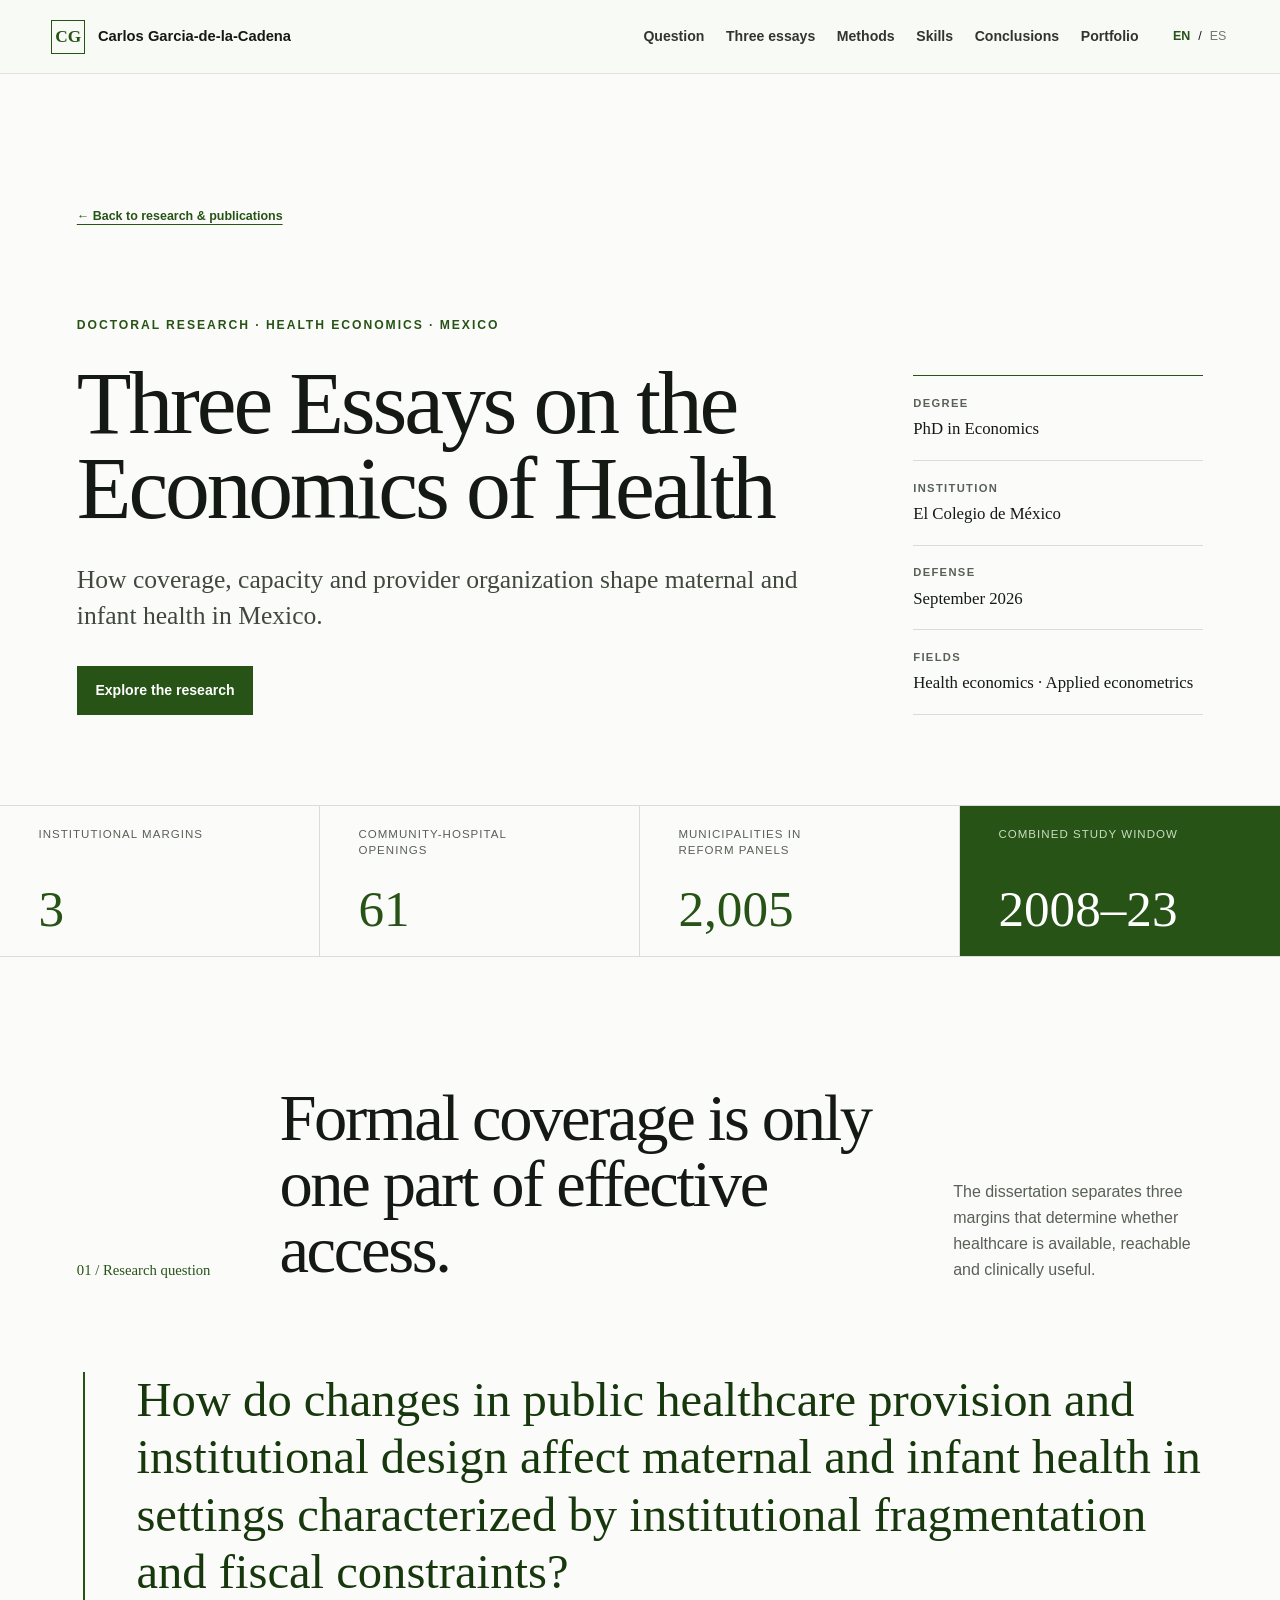
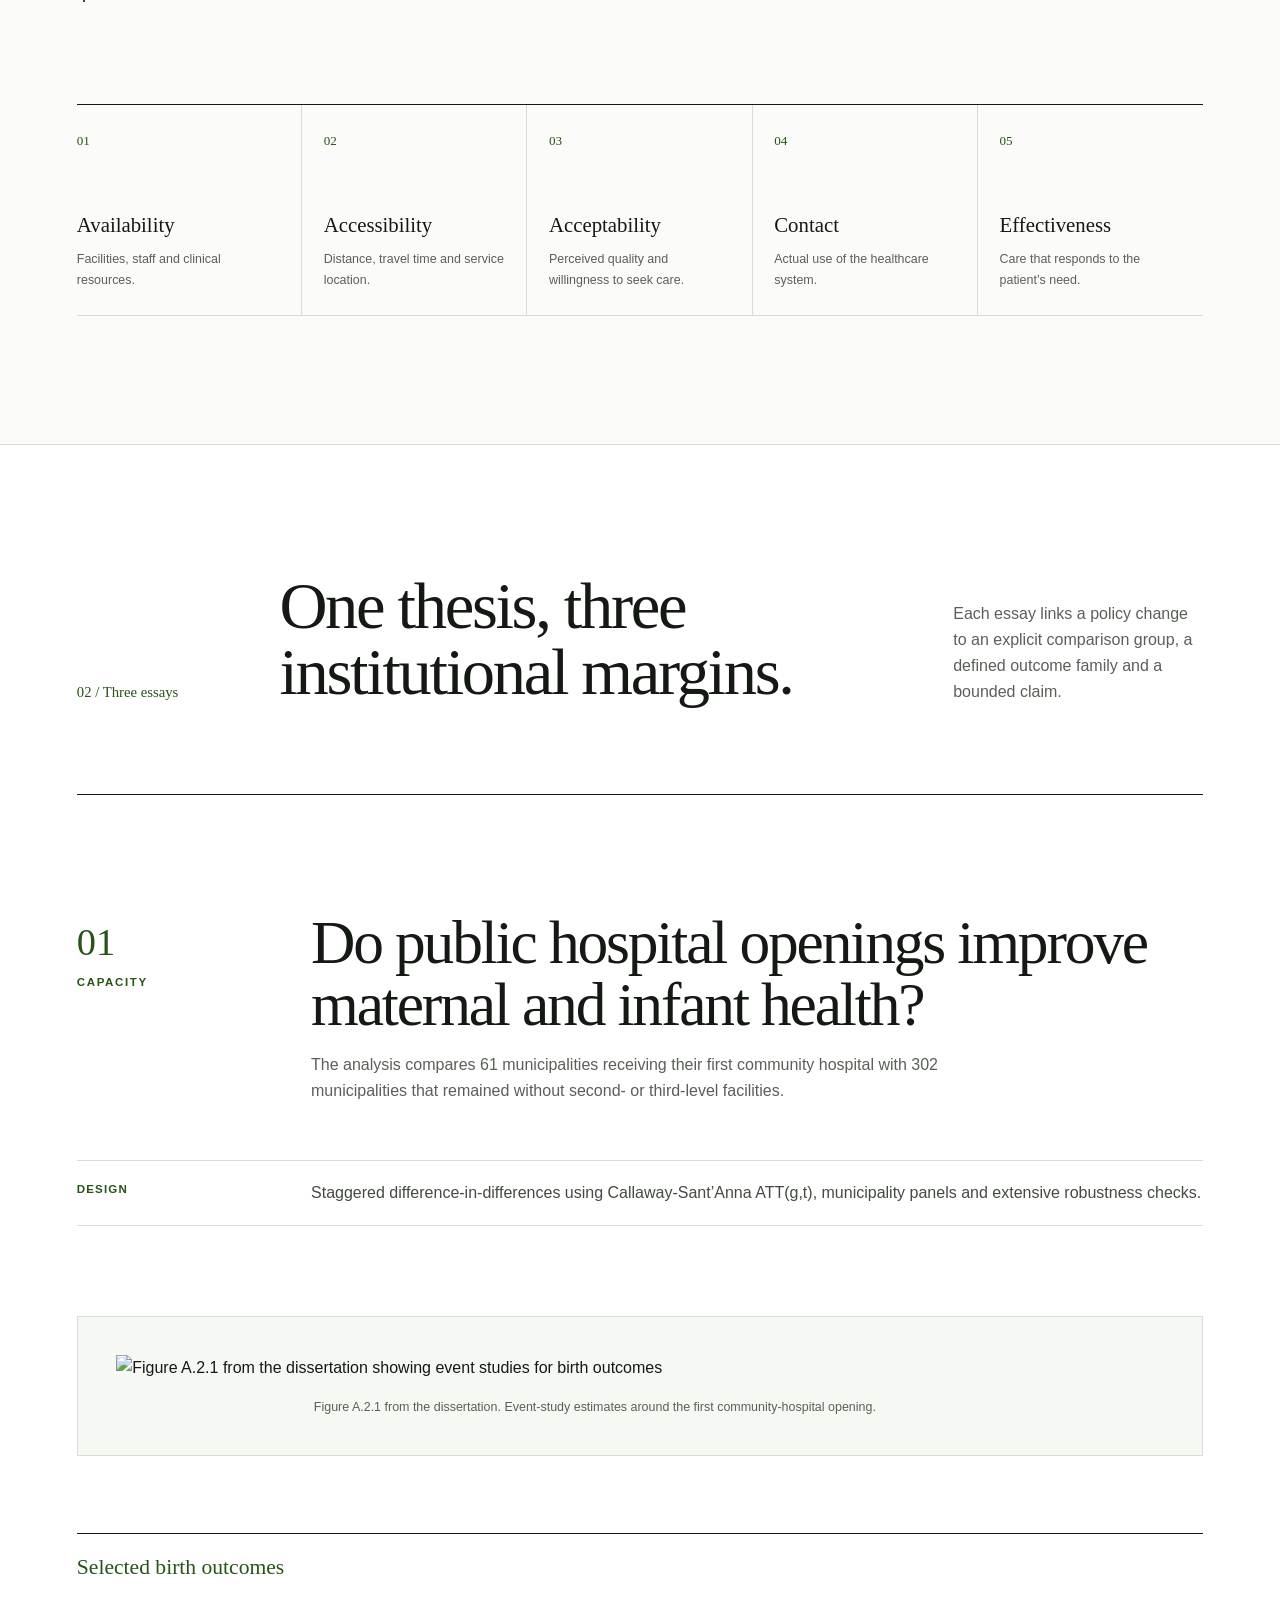
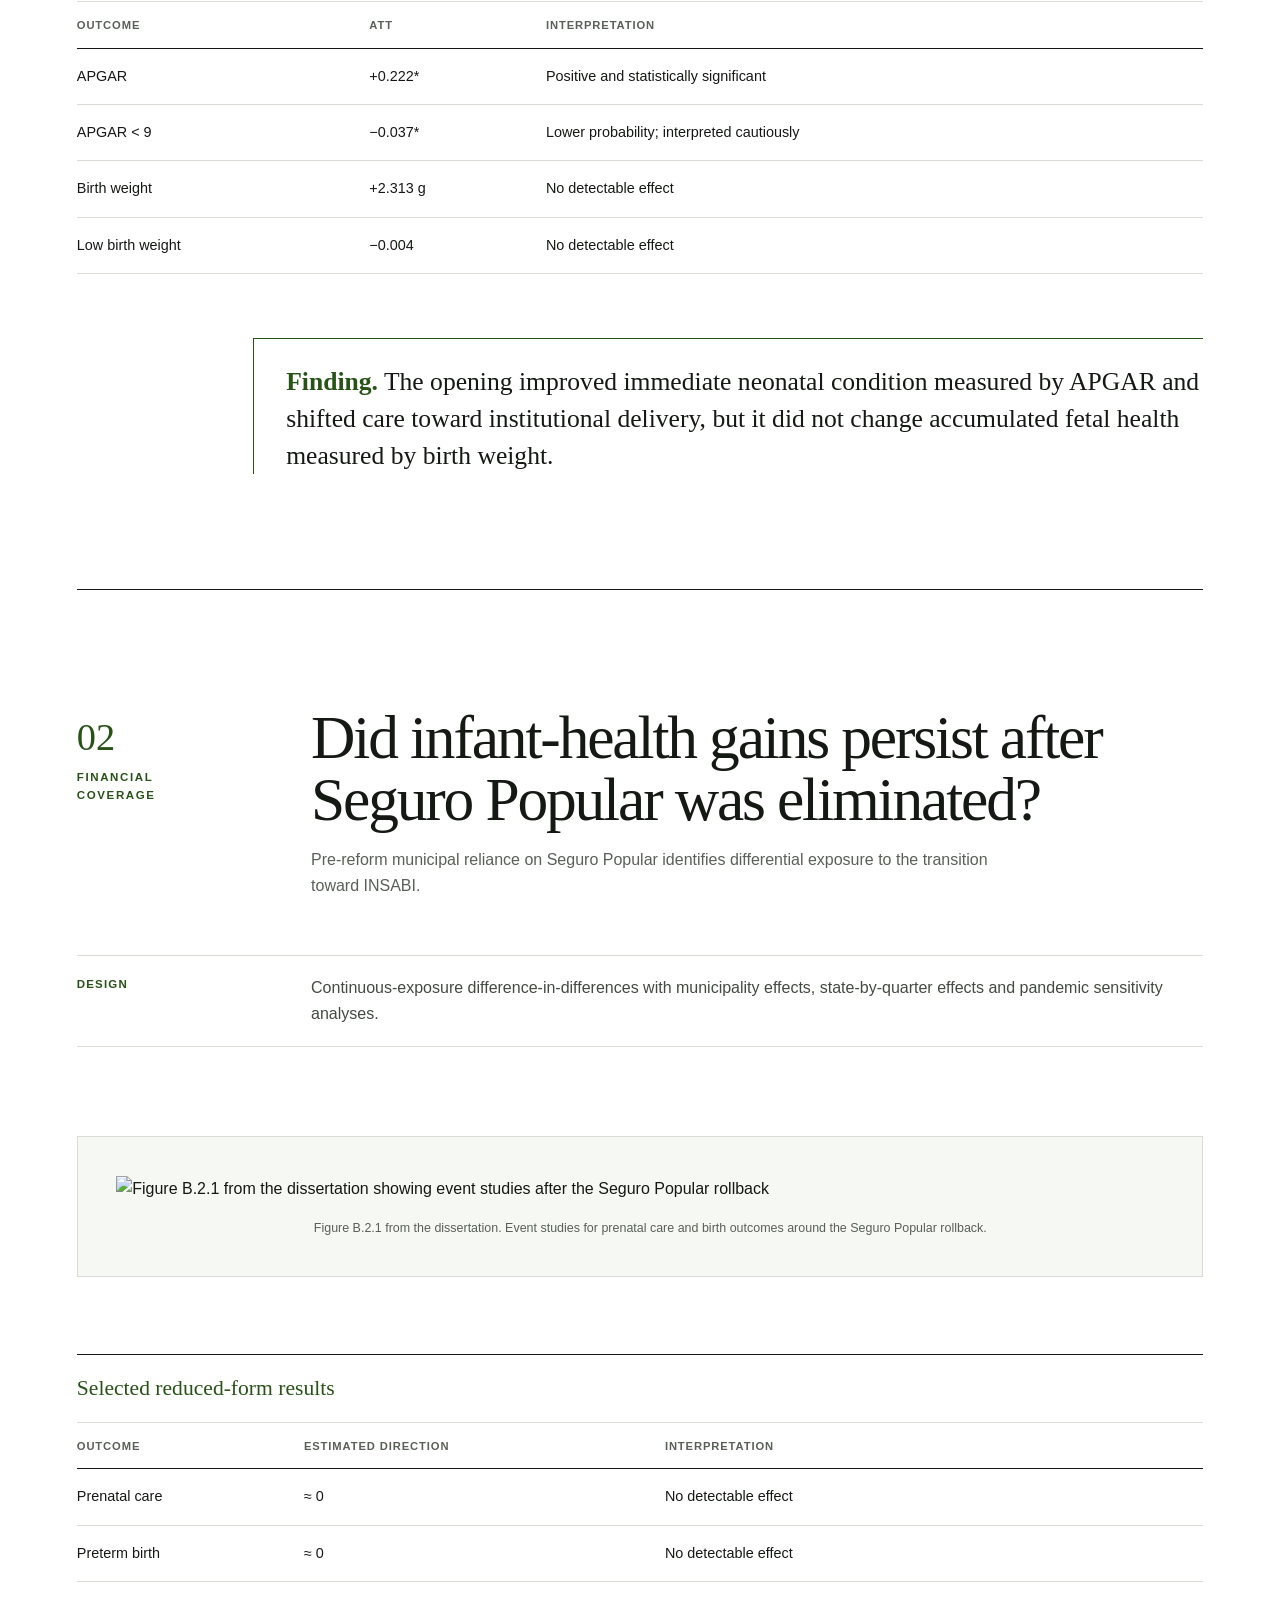
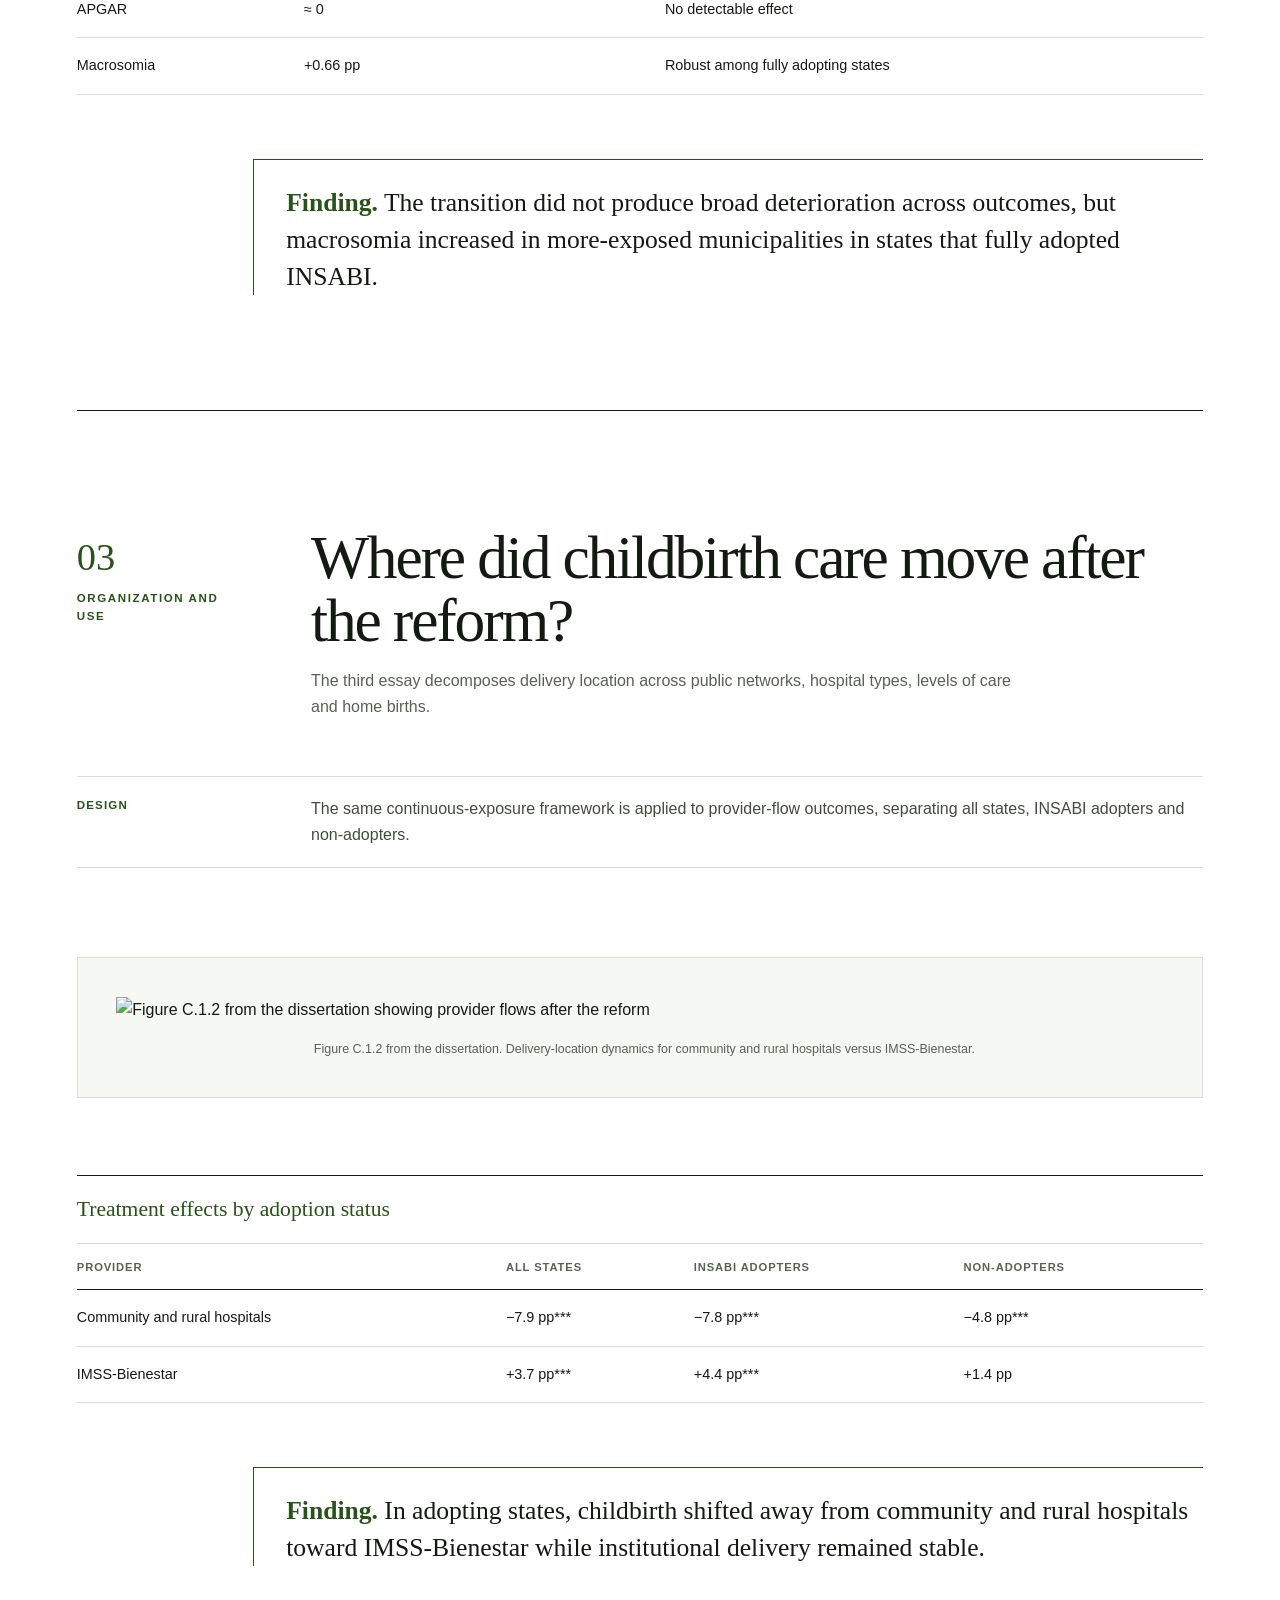
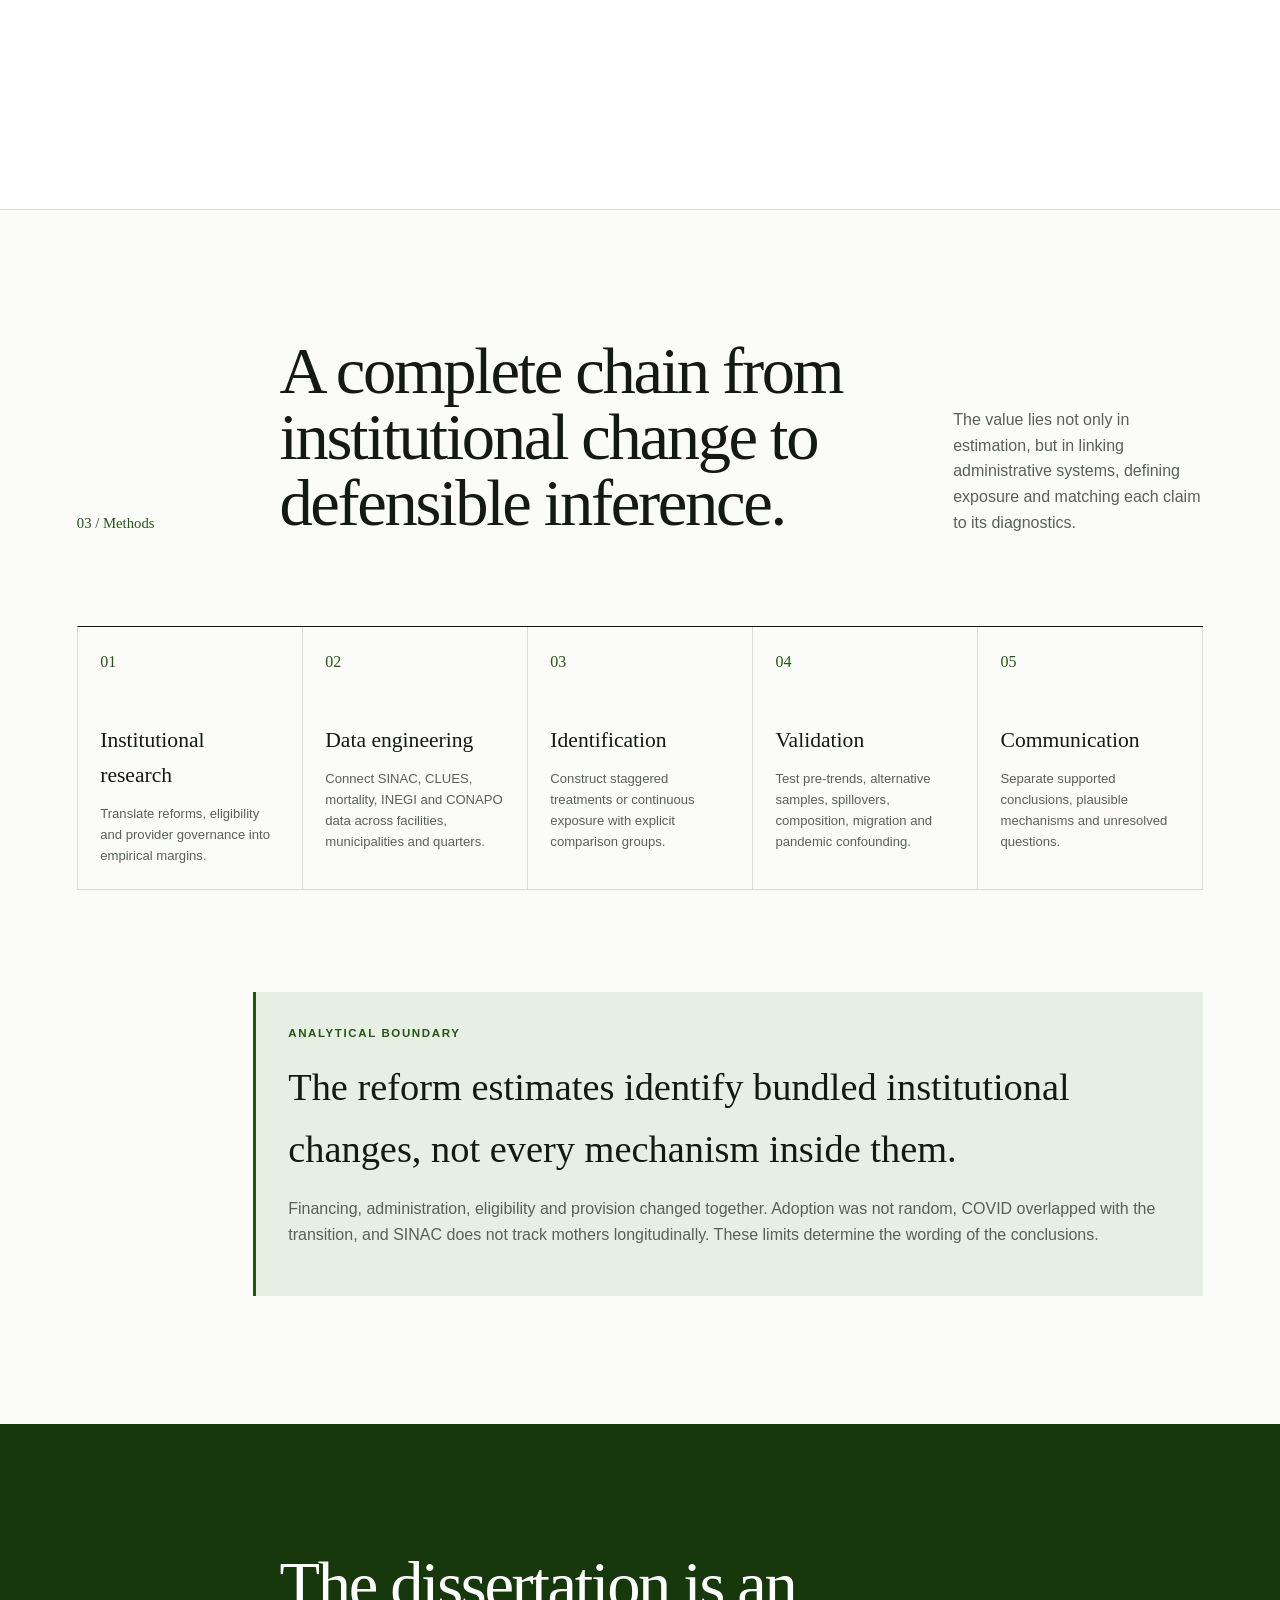
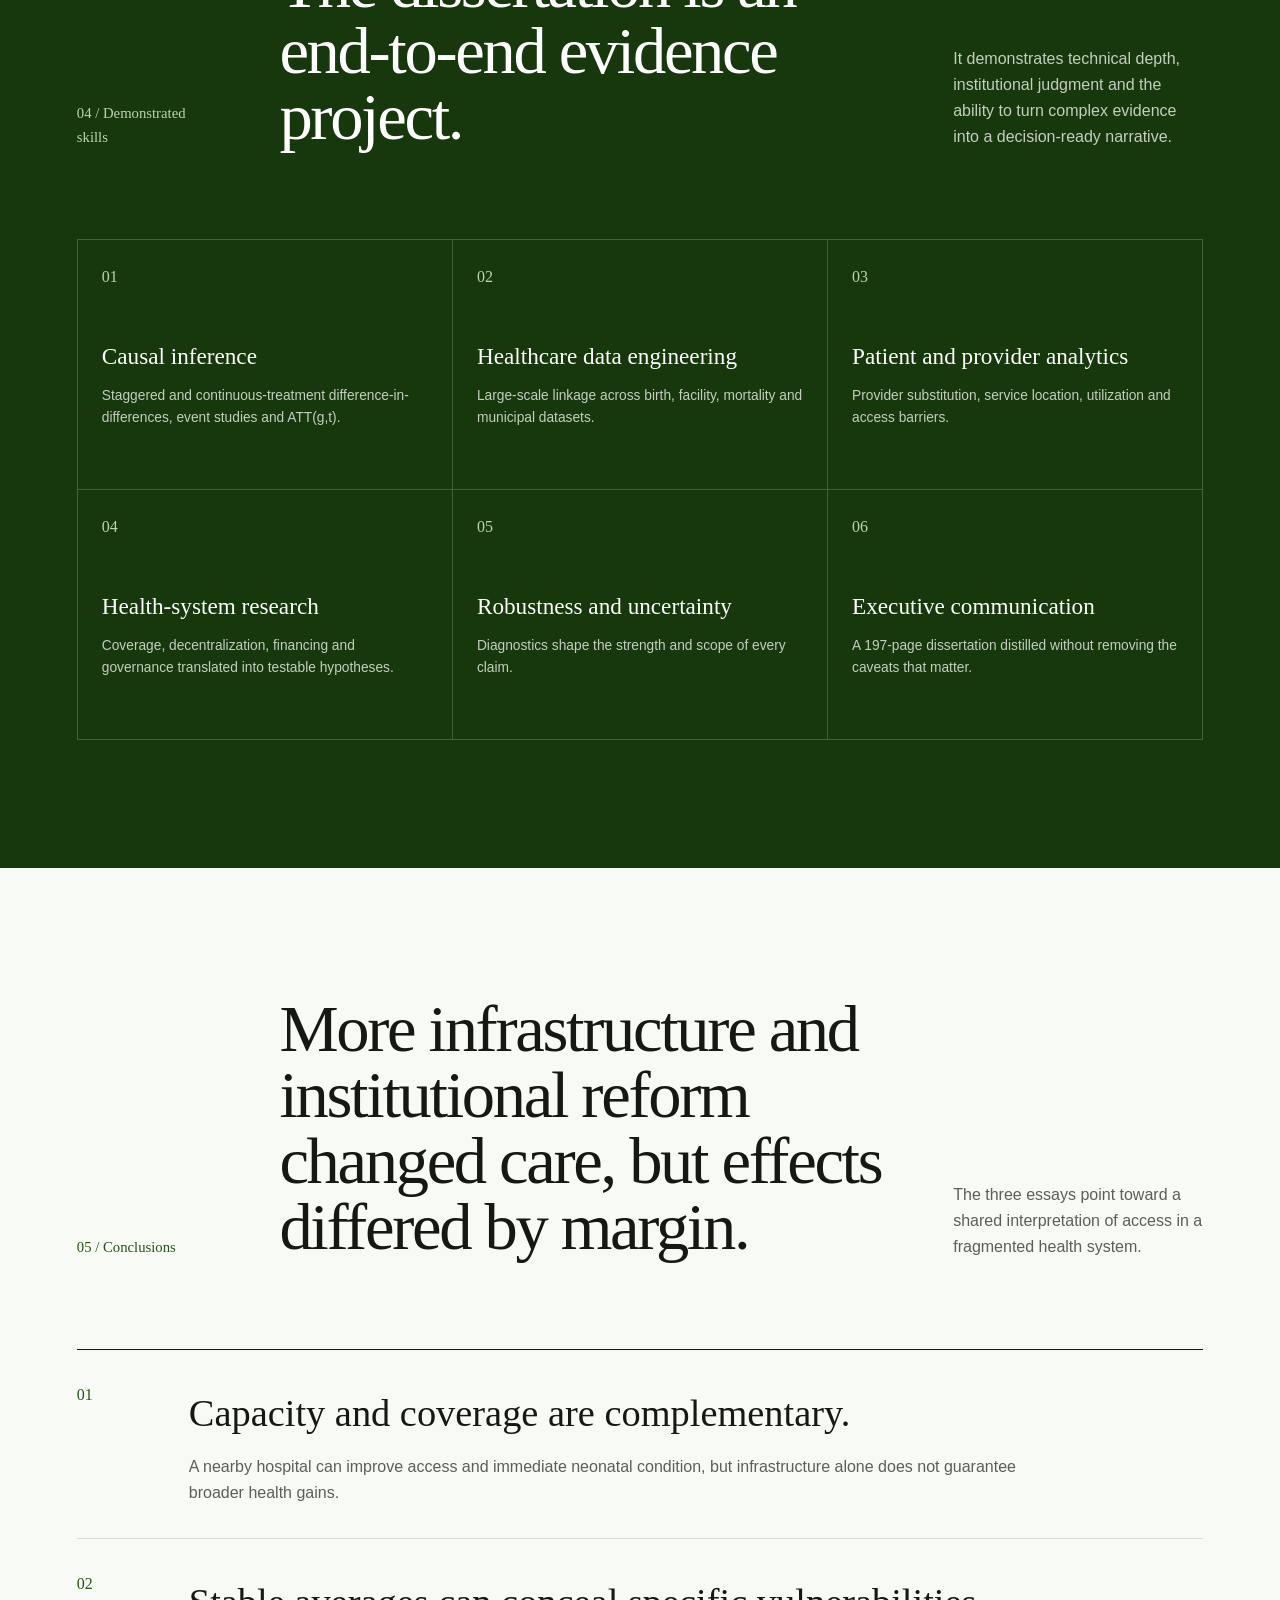
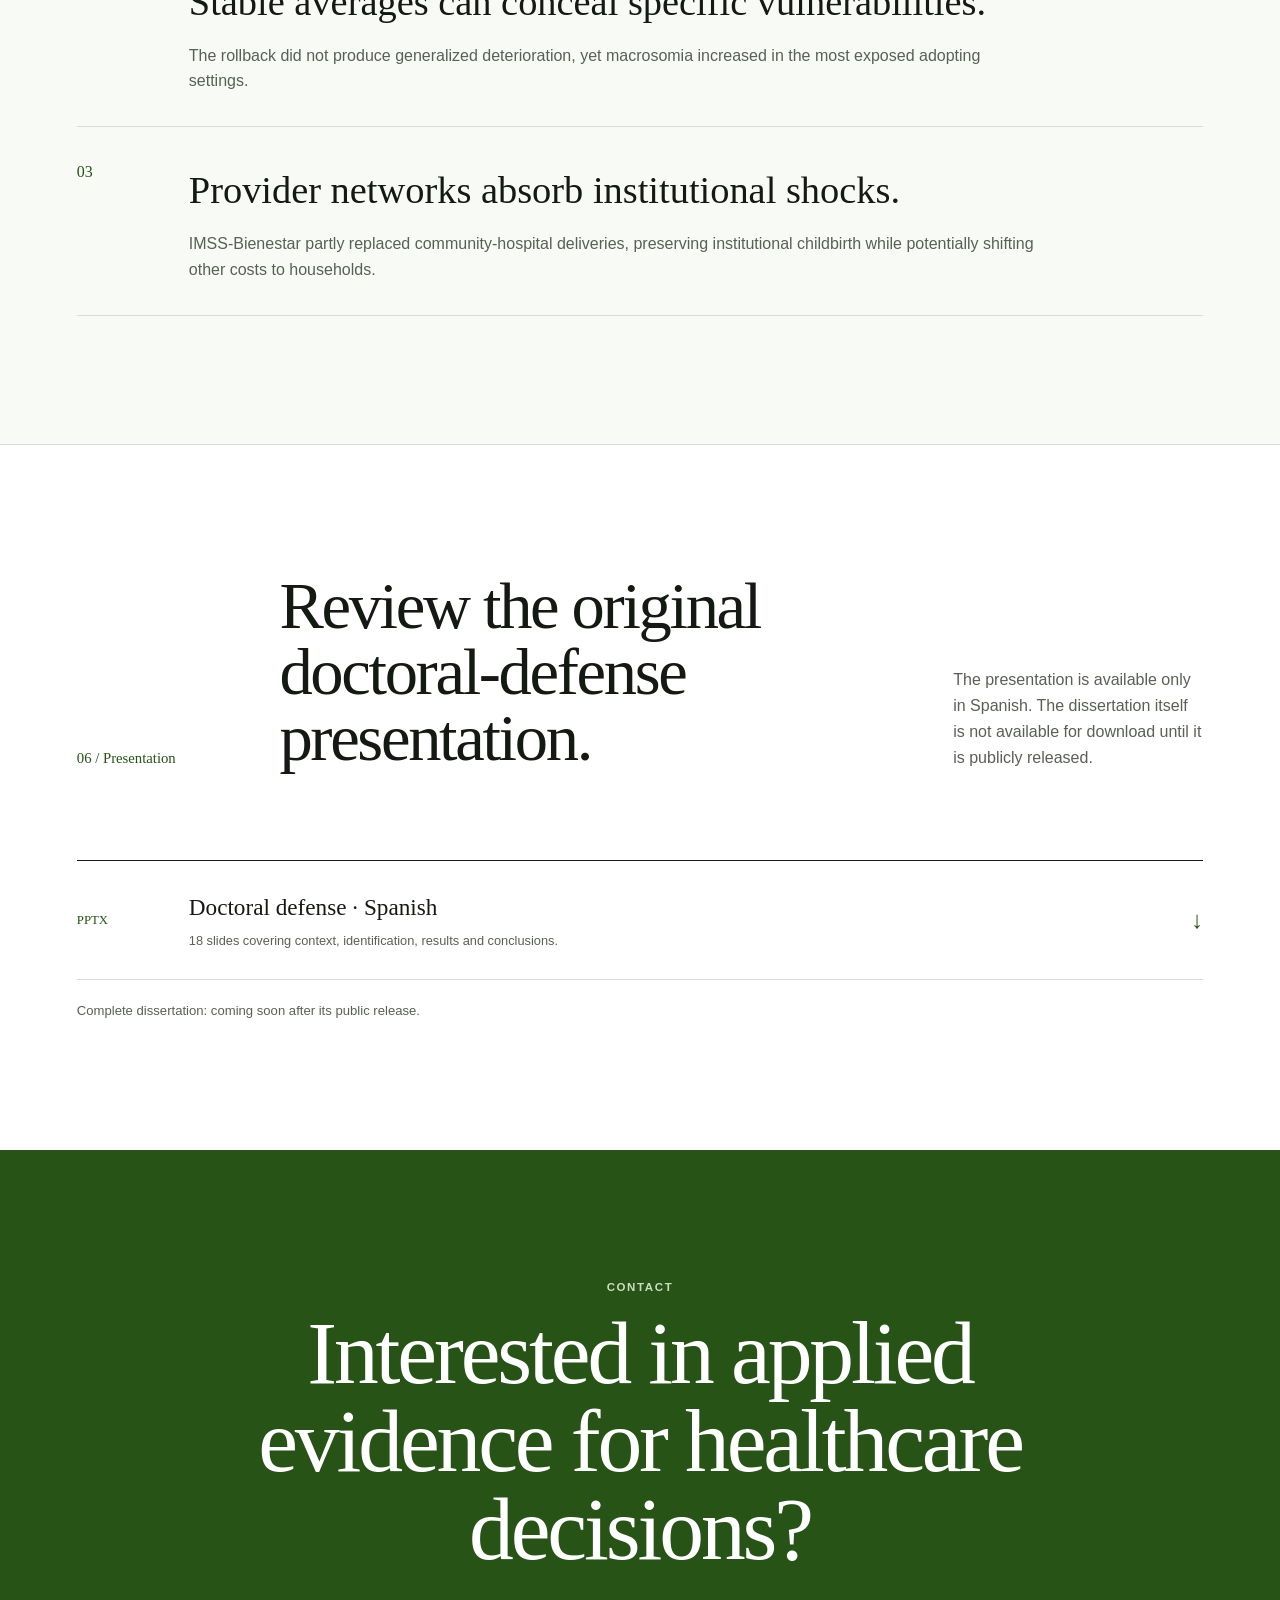
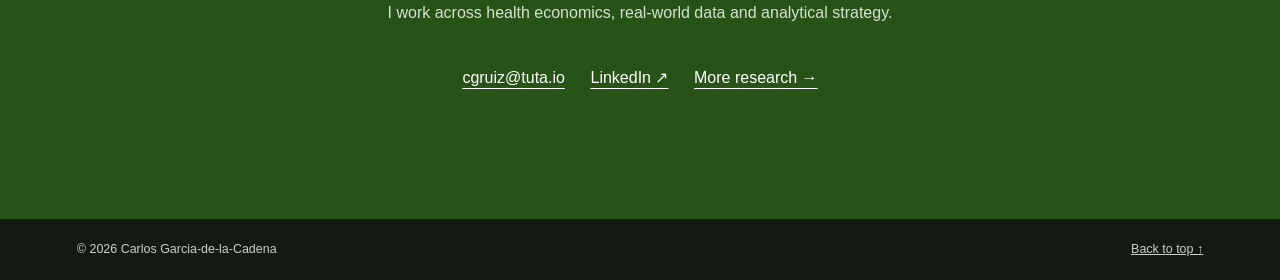
==== commit 4300196a: "Add files via upload" ====
--- a/doctoral-thesis.html
+++ b/doctoral-thesis.html
@@ -3,8 +3,7 @@
 <head>
   <meta charset="utf-8">
   <meta name="viewport" content="width=device-width, initial-scale=1">
-  <meta name="description" content="An executive overview of Carlos Garcia-de-la-Cadena's doctoral dissertation on healthcare access, provider choice, and maternal-infant health in Mexico.">
-  <meta name="color-scheme" content="light">
+  <meta name="description" content="A bilingual overview of Carlos Garcia-de-la-Cadena's doctoral dissertation in health economics.">
   <meta name="theme-color" content="#275317">
   <title>Doctoral Thesis | Carlos Garcia-de-la-Cadena</title>
   <link rel="icon" type="image/svg+xml" href="favicon.svg">
@@ -14,297 +13,144 @@
 </head>
 <body class="case-study-page thesis-page">
   <a class="skip-link" href="#main" data-i18n="skip">Skip to content</a>
-
   <header class="site-header">
-    <a class="wordmark" href="index.html#top" aria-label="Carlos Garcia-de-la-Cadena — home">
-      <span>CG</span>
-      <span class="wordmark-name">Carlos Garcia-de-la-Cadena</span>
-    </a>
-    <button class="menu-toggle" type="button" aria-expanded="false" aria-controls="site-nav">
-      <span class="sr-only" data-i18n="menu">Open menu</span>
-      <span></span><span></span>
-    </button>
+    <a class="wordmark" href="index.html#top" aria-label="Carlos Garcia-de-la-Cadena — home"><span>CG</span><span class="wordmark-name">Carlos Garcia-de-la-Cadena</span></a>
+    <button class="menu-toggle" type="button" aria-expanded="false" aria-controls="site-nav"><span class="sr-only" data-i18n="menu">Open menu</span><span></span><span></span></button>
     <nav class="site-nav" id="site-nav" aria-label="Thesis navigation">
-      <a href="#question" data-i18n="thesisNavQuestion">Question</a>
-      <a href="#essays" data-i18n="thesisNavEssays">Three essays</a>
-      <a href="#skills" data-i18n="thesisNavSkills">Skills</a>
-      <a href="#methods" data-i18n="thesisNavMethods">Methods</a>
-      <a href="#conclusions" data-i18n="thesisNavConclusions">Conclusions</a>
-      <a href="index.html#publications" data-i18n="thesisNavPortfolio">Portfolio</a>
+      <a href="#question" data-i18n="navQuestion">Question</a>
+      <a href="#essays" data-i18n="navEssays">Three essays</a>
+      <a href="#methods" data-i18n="navMethods">Methods</a>
+      <a href="#skills" data-i18n="navSkills">Skills</a>
+      <a href="#conclusions" data-i18n="navConclusions">Conclusions</a>
+      <a href="index.html#publications" data-i18n="navPortfolio">Portfolio</a>
     </nav>
-    <div class="language-switch" role="group" aria-label="Language">
-      <button type="button" data-lang="en" aria-pressed="true">EN</button>
-      <span aria-hidden="true">/</span>
-      <button type="button" data-lang="es" aria-pressed="false">ES</button>
-    </div>
+    <div class="language-switch" role="group" aria-label="Language"><button type="button" data-lang="en" aria-pressed="true">EN</button><span aria-hidden="true">/</span><button type="button" data-lang="es" aria-pressed="false">ES</button></div>
   </header>
 
   <main id="main">
     <section class="case-hero thesis-hero" id="top">
       <div class="case-hero-main reveal">
-        <a class="case-back" href="index.html#publications" data-i18n="thesisBack">← Back to research & publications</a>
-        <p class="hero-kicker" data-i18n="thesisKicker">Doctoral research · Health economics · Mexico</p>
-        <h1>Three Essays on the Economics of Health</h1>
-        <p class="case-deck" data-i18n="thesisDeck">How coverage and capacity shape access, provider choice, and maternal-infant health in Mexico.</p>
-        <div class="hero-actions">
-          <a class="button button-primary" href="#essays" data-i18n="exploreEssays">Explore the essays</a>
-          <a class="button button-quiet" href="downloads/Three_Essays_Economics_of_Health_Carlos_Ruiz.pdf" download data-i18n="downloadThesis">Download dissertation</a>
-        </div>
+        <a class="case-back" href="index.html#publications" data-i18n="backResearch">← Back to research & publications</a>
+        <p class="hero-kicker" data-i18n="kicker">Doctoral research · Health economics · Mexico</p>
+        <h1 data-i18n="thesisTitle">Three Essays on the Economics of Health</h1>
+        <p class="case-deck" data-i18n="deck">How coverage, capacity and provider organization shape maternal and infant health in Mexico.</p>
+        <div class="hero-actions"><a class="button button-primary" href="#essays" data-i18n="explore">Explore the research</a></div>
       </div>
       <aside class="case-hero-aside reveal" aria-label="Dissertation facts">
-        <div><span data-i18n="degree">Degree</span><strong data-i18n="phdEconomics">PhD in Economics</strong></div>
+        <div><span data-i18n="degree">Degree</span><strong data-i18n="degreeValue">PhD in Economics</strong></div>
         <div><span data-i18n="institution">Institution</span><strong>El Colegio de México</strong></div>
-        <div><span data-i18n="defenseDate">Defense</span><strong data-i18n="sept2026">September 2026</strong></div>
-        <div><span data-i18n="researchFields">Fields</span><strong data-i18n="fieldsValue">Health economics · Applied econometrics</strong></div>
+        <div><span data-i18n="defense">Defense</span><strong data-i18n="defenseValue">September 2026</strong></div>
+        <div><span data-i18n="fields">Fields</span><strong data-i18n="fieldsValue">Health economics · Applied econometrics</strong></div>
       </aside>
     </section>
 
-    <section class="case-snapshot thesis-snapshot reveal" aria-label="Dissertation scope">
-      <div><span data-i18n="institutionalMargins">Institutional margins</span><strong>3</strong></div>
-      <div><span data-i18n="hospitalOpenings">Community-hospital openings</span><strong>61</strong></div>
+    <section class="case-snapshot reveal" aria-label="Dissertation scope">
+      <div><span data-i18n="margins">Institutional margins</span><strong>3</strong></div>
+      <div><span data-i18n="openings">Community-hospital openings</span><strong>61</strong></div>
       <div><span data-i18n="municipalities">Municipalities in reform panels</span><strong>2,005</strong></div>
-      <div class="snapshot-accent"><span data-i18n="studyWindow">Combined study window</span><strong>2008–23</strong></div>
+      <div class="snapshot-accent"><span data-i18n="window">Combined study window</span><strong>2008–23</strong></div>
     </section>
 
     <section class="case-section thesis-question" id="question">
-      <div class="case-section-head reveal">
-        <p class="case-index">01 / <span data-i18n="questionLabel">Research question</span></p>
-        <h2 data-i18n="questionTitle">Access depends on more than formal coverage.</h2>
-        <p data-i18n="questionIntro">The dissertation studies how infrastructure, financing and provider organization jointly determine whether healthcare can be used effectively.</p>
+      <div class="case-section-head reveal"><p class="case-index">01 / <span data-i18n="questionLabel">Research question</span></p><h2 data-i18n="questionTitle">Formal coverage is only one part of effective access.</h2><p data-i18n="questionIntro">The dissertation separates three margins that determine whether healthcare is available, reachable and clinically useful.</p></div>
+      <blockquote class="thesis-central-question reveal" data-i18n="centralQuestion">How do changes in public healthcare provision and institutional design affect maternal and infant health in settings characterized by institutional fragmentation and fiscal constraints?</blockquote>
+      <div class="thesis-access-grid reveal">
+        <article><span>01</span><h3 data-i18n="availability">Availability</h3><p data-i18n="availabilityText">Facilities, staff and clinical resources.</p></article>
+        <article><span>02</span><h3 data-i18n="accessibility">Accessibility</h3><p data-i18n="accessibilityText">Distance, travel time and service location.</p></article>
+        <article><span>03</span><h3 data-i18n="acceptability">Acceptability</h3><p data-i18n="acceptabilityText">Perceived quality and willingness to seek care.</p></article>
+        <article><span>04</span><h3 data-i18n="contact">Contact</h3><p data-i18n="contactText">Actual use of the healthcare system.</p></article>
+        <article><span>05</span><h3 data-i18n="effectiveness">Effectiveness</h3><p data-i18n="effectivenessText">Care that responds to the patient’s need.</p></article>
       </div>
-
-      <blockquote class="thesis-central-question reveal" data-i18n="centralQuestion">How do changes in public healthcare provision and institutional design affect maternal and infant health in settings characterized by institutional fragmentation and fiscal constraints?</blockquote>
-
-      <div class="access-framework reveal" aria-label="Access framework">
-        <div><span>01</span><strong data-i18n="availability">Availability</strong><p data-i18n="availabilityText">Infrastructure, staff and clinical resources.</p></div>
-        <div><span>02</span><strong data-i18n="accessibility">Accessibility</strong><p data-i18n="accessibilityText">Distance, travel time and service location.</p></div>
-        <div><span>03</span><strong data-i18n="acceptability">Acceptability</strong><p data-i18n="acceptabilityText">Perceived quality, fit and willingness to seek care.</p></div>
-        <div><span>04</span><strong data-i18n="contact">Contact</strong><p data-i18n="contactText">Actual use of the healthcare system.</p></div>
-        <div><span>05</span><strong data-i18n="effectiveness">Effectiveness</strong><p data-i18n="effectivenessText">Care that responds to the patient's need.</p></div>
-      </div>
-
-      <figure class="thesis-wide-figure reveal">
-        <img src="assets/thesis-system-timeline.png" alt="Timeline of institutional changes in the Mexican healthcare system" loading="lazy">
-        <figcaption data-i18n="timelineCaption">Mexico repeatedly changed the organization of care while retaining a fragmented system divided by employment status and provider network.</figcaption>
-      </figure>
     </section>
 
     <section class="case-section thesis-essays" id="essays">
-      <div class="case-section-head reveal">
-        <p class="case-index">02 / <span data-i18n="essaysLabel">Three essays</span></p>
-        <h2 data-i18n="essaysTitle">Three institutional margins reveal different parts of access.</h2>
-        <p data-i18n="essaysIntro">The chapters use distinct sources of variation, but follow one analytical logic: policy changes supply, household options and the location of care.</p>
-      </div>
+      <div class="case-section-head reveal"><p class="case-index">02 / <span data-i18n="essaysLabel">Three essays</span></p><h2 data-i18n="essaysTitle">One thesis, three institutional margins.</h2><p data-i18n="essaysIntro">Each essay links a policy change to an explicit comparison group, a defined outcome family and a bounded claim.</p></div>
 
-      <nav class="essay-jump reveal" aria-label="Jump to an essay">
-        <a href="#essay-capacity"><span>01</span><strong data-i18n="capacity">Capacity</strong><small>2008–2017</small></a>
-        <a href="#essay-coverage"><span>02</span><strong data-i18n="financialCoverage">Financial coverage</strong><small>2015–2023</small></a>
-        <a href="#essay-providers"><span>03</span><strong data-i18n="providerOrganization">Provider organization</strong><small>2015–2023</small></a>
-      </nav>
-
-      <article class="essay-section" id="essay-capacity">
-        <div class="essay-side reveal">
-          <span class="essay-number">01</span>
-          <p class="eyebrow" data-i18n="capacity">Capacity</p>
-          <p data-i18n="essay1Method">Staggered difference-in-differences · Callaway and Sant’Anna</p>
+      <article class="thesis-essay" id="capacity">
+        <div class="essay-heading reveal"><div><span>01</span><p class="eyebrow" data-i18n="capacity">Capacity</p></div><div><h3 data-i18n="essay1Title">Do public hospital openings improve maternal and infant health?</h3><p data-i18n="essay1Lead">The analysis compares 61 municipalities receiving their first community hospital with 302 municipalities that remained without second- or third-level facilities.</p></div></div>
+        <div class="essay-method reveal"><strong data-i18n="design">Design</strong><span data-i18n="essay1Design">Staggered difference-in-differences using Callaway-Sant’Anna ATT(g,t), municipality panels and extensive robustness checks.</span></div>
+        <figure class="thesis-source-figure reveal"><img src="assets/thesis/chapter1-birth-outcomes.png" alt="Figure A.2.1 from the dissertation showing event studies for birth outcomes" loading="lazy"><figcaption data-i18n="fig1Caption">Figure A.2.1 from the dissertation. Event-study estimates around the first community-hospital opening.</figcaption></figure>
+        <div class="thesis-table-wrap reveal">
+          <table class="thesis-table"><caption data-i18n="table1Caption">Selected birth outcomes</caption><thead><tr><th data-i18n="outcome">Outcome</th><th>ATT</th><th data-i18n="interpretation">Interpretation</th></tr></thead><tbody>
+            <tr><td>APGAR</td><td>+0.222*</td><td data-i18n="apgarInterpretation">Positive and statistically significant</td></tr>
+            <tr><td>APGAR &lt; 9</td><td>−0.037*</td><td data-i18n="apgar9Interpretation">Lower probability; interpreted cautiously</td></tr>
+            <tr><td data-i18n="birthweight">Birth weight</td><td>+2.313 g</td><td data-i18n="notDetectable">No detectable effect</td></tr>
+            <tr><td data-i18n="lowBirthweight">Low birth weight</td><td>−0.004</td><td data-i18n="notDetectable">No detectable effect</td></tr>
+          </tbody></table>
         </div>
-        <div class="essay-main">
-          <div class="essay-title reveal">
-            <h3 data-i18n="essay1Title">Do public hospital openings improve health?</h3>
-            <p data-i18n="essay1Question">The chapter compares 61 municipalities receiving their first local community hospital with 302 municipalities that remained without second- or third-level facilities.</p>
-          </div>
-          <div class="essay-results reveal">
-            <div><strong>+0.222</strong><span data-i18n="apgarEffect">points in APGAR</span></div>
-            <div><strong>+26.2 pp</strong><span data-i18n="localDelivery">delivery in municipality of residence</span></div>
-            <div><strong>−2.4 pp</strong><span data-i18n="homeBirth">home births</span></div>
-          </div>
-          <div class="essay-copy reveal">
-            <p data-i18n="essay1Finding">The strongest evidence concerns immediate health at birth: APGAR improved, while birth weight did not change detectably. Earlier prenatal care and more institutional deliveries are consistent with improved access, although not every mechanism satisfies the same pre-trend tests.</p>
-            <aside><strong data-i18n="whatItShows">What this demonstrates</strong><span data-i18n="essay1Skill">Quasi-experimental design, treatment construction, spatial spillovers, robustness analysis and disciplined interpretation of mechanisms.</span></aside>
-          </div>
-          <figure class="evidence-figure reveal">
-            <img src="assets/thesis-apgar-event-study.png" alt="Event study of the effect of community hospital openings on APGAR scores" loading="lazy">
-            <figcaption data-i18n="essay1Caption">APGAR event study around the first community-hospital opening. The dissertation tests alternative samples, controls, estimators and weighting schemes.</figcaption>
-          </figure>
-        </div>
+        <p class="essay-takeaway reveal" data-i18n="essay1Takeaway"><strong>Finding.</strong> The opening improved immediate neonatal condition measured by APGAR and shifted care toward institutional delivery, but it did not change accumulated fetal health measured by birth weight.</p>
       </article>
 
-      <article class="essay-section" id="essay-coverage">
-        <div class="essay-side reveal">
-          <span class="essay-number">02</span>
-          <p class="eyebrow" data-i18n="financialCoverage">Financial coverage</p>
-          <p data-i18n="essay2Method">Difference-in-differences with continuous treatment intensity</p>
+      <article class="thesis-essay" id="coverage">
+        <div class="essay-heading reveal"><div><span>02</span><p class="eyebrow" data-i18n="coverage">Financial coverage</p></div><div><h3 data-i18n="essay2Title">Did infant-health gains persist after Seguro Popular was eliminated?</h3><p data-i18n="essay2Lead">Pre-reform municipal reliance on Seguro Popular identifies differential exposure to the transition toward INSABI.</p></div></div>
+        <div class="essay-method reveal"><strong data-i18n="design">Design</strong><span data-i18n="essay2Design">Continuous-exposure difference-in-differences with municipality effects, state-by-quarter effects and pandemic sensitivity analyses.</span></div>
+        <figure class="thesis-source-figure reveal"><img src="assets/thesis/chapter2-birth-outcomes.png" alt="Figure B.2.1 from the dissertation showing event studies after the Seguro Popular rollback" loading="lazy"><figcaption data-i18n="fig2Caption">Figure B.2.1 from the dissertation. Event studies for prenatal care and birth outcomes around the Seguro Popular rollback.</figcaption></figure>
+        <div class="thesis-table-wrap reveal">
+          <table class="thesis-table"><caption data-i18n="table2Caption">Selected reduced-form results</caption><thead><tr><th data-i18n="outcome">Outcome</th><th data-i18n="direction">Estimated direction</th><th data-i18n="interpretation">Interpretation</th></tr></thead><tbody>
+            <tr><td data-i18n="prenatalCare">Prenatal care</td><td>≈ 0</td><td data-i18n="notDetectable">No detectable effect</td></tr>
+            <tr><td data-i18n="preterm">Preterm birth</td><td>≈ 0</td><td data-i18n="notDetectable">No detectable effect</td></tr>
+            <tr><td>APGAR</td><td>≈ 0</td><td data-i18n="notDetectable">No detectable effect</td></tr>
+            <tr><td data-i18n="macrosomia">Macrosomia</td><td>+0.66 pp</td><td data-i18n="macrosomiaInterpretation">Robust among fully adopting states</td></tr>
+          </tbody></table>
         </div>
-        <div class="essay-main">
-          <div class="essay-title reveal">
-            <h3 data-i18n="essay2Title">Can infant-health gains persist without public insurance?</h3>
-            <p data-i18n="essay2Question">Prior municipal reliance on Seguro Popular identifies differential exposure to its elimination and replacement by INSABI.</p>
-          </div>
-          <div class="essay-results reveal">
-            <div><strong>+0.66 pp</strong><span data-i18n="macrosomiaEffect">macrosomia under full exposure</span></div>
-            <div><strong>−24.5%</strong><span data-i18n="patientFunding">real patient-directed funding</span></div>
-            <div><strong>0</strong><span data-i18n="broadEffects">detectable broad deterioration</span></div>
-          </div>
-          <div class="essay-copy reveal">
-            <p data-i18n="essay2Finding">The results do not show generalized deterioration in prenatal care, prematurity, APGAR, birth weight or infant mortality. They identify a robust increase in macrosomia, concentrated in states that fully adopted INSABI.</p>
-            <aside><strong data-i18n="whatItShows">What this demonstrates</strong><span data-i18n="essay2Skill">Continuous-exposure designs, high-dimensional fixed effects, pandemic sensitivity analysis, institutional research and careful separation of treatment from mechanism.</span></aside>
-          </div>
-          <figure class="evidence-figure full-slide-figure reveal">
-            <img src="assets/thesis-rollback-results.png" alt="Results of the Seguro Popular rollback analysis" loading="lazy">
-            <figcaption data-i18n="essay2Caption">The institutional shock bundled coverage, financing, governance and operational changes. The model estimates their reduced-form differential effect.</figcaption>
-          </figure>
-        </div>
+        <p class="essay-takeaway reveal" data-i18n="essay2Takeaway"><strong>Finding.</strong> The transition did not produce broad deterioration across outcomes, but macrosomia increased in more-exposed municipalities in states that fully adopted INSABI.</p>
       </article>
 
-      <article class="essay-section" id="essay-providers">
-        <div class="essay-side reveal">
-          <span class="essay-number">03</span>
-          <p class="eyebrow" data-i18n="providerOrganization">Provider organization</p>
-          <p data-i18n="essay3Method">Patient-flow outcomes · Continuous-exposure design</p>
+      <article class="thesis-essay" id="organization">
+        <div class="essay-heading reveal"><div><span>03</span><p class="eyebrow" data-i18n="organization">Organization and use</p></div><div><h3 data-i18n="essay3Title">Where did childbirth care move after the reform?</h3><p data-i18n="essay3Lead">The third essay decomposes delivery location across public networks, hospital types, levels of care and home births.</p></div></div>
+        <div class="essay-method reveal"><strong data-i18n="design">Design</strong><span data-i18n="essay3Design">The same continuous-exposure framework is applied to provider-flow outcomes, separating all states, INSABI adopters and non-adopters.</span></div>
+        <figure class="thesis-source-figure reveal"><img src="assets/thesis/chapter3-provider-flows.png" alt="Figure C.1.2 from the dissertation showing provider flows after the reform" loading="lazy"><figcaption data-i18n="fig3Caption">Figure C.1.2 from the dissertation. Delivery-location dynamics for community and rural hospitals versus IMSS-Bienestar.</figcaption></figure>
+        <div class="thesis-table-wrap reveal">
+          <table class="thesis-table"><caption data-i18n="table3Caption">Treatment effects by adoption status</caption><thead><tr><th data-i18n="provider">Provider</th><th data-i18n="allStates">All states</th><th data-i18n="adopters">INSABI adopters</th><th data-i18n="nonAdopters">Non-adopters</th></tr></thead><tbody>
+            <tr><td data-i18n="communityHospitals">Community and rural hospitals</td><td>−7.9 pp***</td><td>−7.8 pp***</td><td>−4.8 pp***</td></tr>
+            <tr><td>IMSS-Bienestar</td><td>+3.7 pp***</td><td>+4.4 pp***</td><td>+1.4 pp</td></tr>
+          </tbody></table>
         </div>
-        <div class="essay-main">
-          <div class="essay-title reveal">
-            <h3 data-i18n="essay3Title">Losing coverage, changing providers</h3>
-            <p data-i18n="essay3Question">The chapter asks where childbirth moved after the reform across public networks, private hospitals, levels of care and home births.</p>
-          </div>
-          <div class="essay-results reveal">
-            <div><strong>−7.8 pp</strong><span data-i18n="communityFlow">community and rural hospitals</span></div>
-            <div><strong>+4.4 pp</strong><span>IMSS-Bienestar</span></div>
-            <div><strong data-i18n="preserved">Preserved</strong><span data-i18n="institutionalDelivery">institutional childbirth</span></div>
-          </div>
-          <div class="essay-copy reveal">
-            <p data-i18n="essay3Finding">In states adopting INSABI, births shifted from Ministry of Health community and rural hospitals toward IMSS-Bienestar. The public network absorbed part of the change without a systematic shift toward home births or first-level clinics.</p>
-            <aside><strong data-i18n="whatItShows">What this demonstrates</strong><span data-i18n="essay3Skill">Provider-network analytics, patient-flow decomposition, outcome taxonomy and interpretation under fragmented eligibility rules.</span></aside>
-          </div>
-          <figure class="evidence-figure full-slide-figure reveal">
-            <img src="assets/thesis-provider-reallocation.png" alt="Provider reallocation results after the Seguro Popular rollback" loading="lazy">
-            <figcaption data-i18n="essay3Caption">The data identify the destination of childbirth, not each mother’s search, rejection or referral sequence. The result supports substitution, not one-to-one individual tracking.</figcaption>
-          </figure>
-        </div>
+        <p class="essay-takeaway reveal" data-i18n="essay3Takeaway"><strong>Finding.</strong> In adopting states, childbirth shifted away from community and rural hospitals toward IMSS-Bienestar while institutional delivery remained stable.</p>
       </article>
     </section>
 
-    <section class="case-benefits thesis-skills" id="skills">
-      <div class="case-benefits-intro reveal">
-        <p class="case-index">03 / <span data-i18n="skillsLabel">Skills demonstrated</span></p>
-        <h2 data-i18n="skillsTitle">The dissertation is an end-to-end evidence project.</h2>
-        <p data-i18n="skillsIntro">Its value extends beyond the individual estimates. It shows the ability to structure a question, build the analytical data and defend the limits of the answer.</p>
+    <section class="case-section thesis-methods" id="methods">
+      <div class="case-section-head reveal"><p class="case-index">03 / <span data-i18n="methodsLabel">Methods</span></p><h2 data-i18n="methodsTitle">A complete chain from institutional change to defensible inference.</h2><p data-i18n="methodsIntro">The value lies not only in estimation, but in linking administrative systems, defining exposure and matching each claim to its diagnostics.</p></div>
+      <div class="thesis-process reveal">
+        <article><span>01</span><h3 data-i18n="process1">Institutional research</h3><p data-i18n="process1Text">Translate reforms, eligibility and provider governance into empirical margins.</p></article>
+        <article><span>02</span><h3 data-i18n="process2">Data engineering</h3><p data-i18n="process2Text">Connect SINAC, CLUES, mortality, INEGI and CONAPO data across facilities, municipalities and quarters.</p></article>
+        <article><span>03</span><h3 data-i18n="process3">Identification</h3><p data-i18n="process3Text">Construct staggered treatments or continuous exposure with explicit comparison groups.</p></article>
+        <article><span>04</span><h3 data-i18n="process4">Validation</h3><p data-i18n="process4Text">Test pre-trends, alternative samples, spillovers, composition, migration and pandemic confounding.</p></article>
+        <article><span>05</span><h3 data-i18n="process5">Communication</h3><p data-i18n="process5Text">Separate supported conclusions, plausible mechanisms and unresolved questions.</p></article>
       </div>
-      <div class="thesis-skill-list">
-        <article class="reveal"><span>01</span><div><h3 data-i18n="skill1Title">Causal inference</h3><p data-i18n="skill1Text">Designed staggered and continuous-treatment difference-in-differences models around real institutional changes.</p></div><strong data-i18n="skill1Proof">Event studies · ATT(g,t) · fixed effects</strong></article>
-        <article class="reveal"><span>02</span><div><h3 data-i18n="skill2Title">Healthcare data engineering</h3><p data-i18n="skill2Text">Connected birth certificates, facility registries, mortality records and municipal characteristics across institutions and time.</p></div><strong data-i18n="skill2Proof">SINAC · CLUES · INEGI · CONAPO</strong></article>
-        <article class="reveal"><span>03</span><div><h3 data-i18n="skill3Title">Patient and provider analytics</h3><p data-i18n="skill3Text">Mapped where care moved across provider networks, hospital types and levels of care after a national reform.</p></div><strong data-i18n="skill3Proof">Flows · substitution · access barriers</strong></article>
-        <article class="reveal"><span>04</span><div><h3 data-i18n="skill4Title">Health-system research</h3><p data-i18n="skill4Text">Translated financing, eligibility, decentralization and governance into testable empirical margins.</p></div><strong data-i18n="skill4Proof">Coverage · capacity · organization</strong></article>
-        <article class="reveal"><span>05</span><div><h3 data-i18n="skill5Title">Validation and robustness</h3><p data-i18n="skill5Text">Tested pre-trends, alternative samples, controls, spillovers, composition, migration and pandemic-related confounding.</p></div><strong data-i18n="skill5Proof">Placebos · sensitivity · diagnostics</strong></article>
-        <article class="reveal"><span>06</span><div><h3 data-i18n="skill6Title">Executive communication</h3><p data-i18n="skill6Text">Reduced a 197-page dissertation to a coherent decision story without removing the caveats that determine what the evidence can support.</p></div><strong data-i18n="skill6Proof">Narrative · visualization · defense</strong></article>
-      </div>
+      <div class="integrity-note reveal"><p class="eyebrow" data-i18n="boundary">Analytical boundary</p><h3 data-i18n="boundaryTitle">The reform estimates identify bundled institutional changes, not every mechanism inside them.</h3><p data-i18n="boundaryText">Financing, administration, eligibility and provision changed together. Adoption was not random, COVID overlapped with the transition, and SINAC does not track mothers longitudinally. These limits determine the wording of the conclusions.</p></div>
     </section>
 
-    <section class="case-section thesis-data" id="methods">
-      <div class="case-section-head reveal">
-        <p class="case-index">04 / <span data-i18n="methodsLabel">Data and methods</span></p>
-        <h2 data-i18n="methodsTitle">The empirical workflow connects individual records to institutional change.</h2>
-        <p data-i18n="methodsIntro">Every estimate begins with a documented chain from source data to treatment definition, analytical panel and validation.</p>
-      </div>
-
-      <div class="data-pipeline reveal">
-        <div><span data-i18n="sourceData">Source data</span><strong data-i18n="sourceDataValue">Births, facilities, deaths and municipal context</strong></div>
-        <i aria-hidden="true"></i>
-        <div><span data-i18n="dataLinkage">Linkage</span><strong data-i18n="dataLinkageValue">Facility, municipality, provider and quarter</strong></div>
-        <i aria-hidden="true"></i>
-        <div><span data-i18n="designData">Design data</span><strong data-i18n="designDataValue">Openings, exposure and provider outcomes</strong></div>
-        <i aria-hidden="true"></i>
-        <div><span data-i18n="estimation">Estimation</span><strong data-i18n="estimationValue">Causal models, diagnostics and sensitivity</strong></div>
-      </div>
-
-      <div class="method-steps thesis-methods">
-        <article class="method-step reveal">
-          <div class="method-number">01</div>
-          <div class="method-copy"><p class="eyebrow" data-i18n="methodAType">Staggered adoption</p><h3 data-i18n="methodATitle">Hospital openings at different points in time</h3><p data-i18n="methodAText">Callaway-Sant’Anna effects compare each opening cohort with municipalities that remained untreated, avoiding already-treated units as controls.</p></div>
-          <div class="method-status"><span class="status observed">ATT(g,t)</span><span class="status transported">Event study</span></div>
-        </article>
-        <article class="method-step reveal">
-          <div class="method-number">02</div>
-          <div class="method-copy"><p class="eyebrow" data-i18n="methodBType">Continuous exposure</p><h3 data-i18n="methodBTitle">A national reform with unequal local intensity</h3><p data-i18n="methodBText">Municipal Seguro Popular reliance before the rollback measures exposure intensity. Municipality and state-by-quarter effects absorb persistent local factors and shared state shocks.</p></div>
-          <div class="method-status"><span class="status observed">2015–17 exposure</span><span class="status transported">2021+ effect</span></div>
-        </article>
-        <article class="method-step reveal">
-          <div class="method-number">03</div>
-          <div class="method-copy"><p class="eyebrow" data-i18n="methodCType">Research discipline</p><h3 data-i18n="methodCTitle">The claim changes when the diagnostic changes</h3><p data-i18n="methodCText">Pre-trends, alternative specifications and data limitations determine whether a result is presented as causal evidence, complementary evidence or a hypothesis for future research.</p></div>
-          <div class="method-status"><span class="status observed" data-i18n="robustness">Robustness</span><span class="status assumed" data-i18n="limits">Limits</span></div>
-        </article>
-      </div>
-    </section>
-
-    <section class="case-section transfer-section">
-      <div class="case-section-head reveal">
-        <p class="case-index">05 / <span data-i18n="transferLabel">Professional transferability</span></p>
-        <h2 data-i18n="transferTitle">The same analytical logic applies to healthcare and pharmaceutical decisions.</h2>
-        <p data-i18n="transferIntro">The dissertation builds capabilities that transfer directly to evidence generation, access analysis and patient-centered strategy.</p>
-      </div>
-      <div class="transfer-map">
-        <article class="reveal"><p class="eyebrow">RWE / HEOR</p><h3 data-i18n="transfer1Title">Evaluate real-world interventions</h3><p data-i18n="transfer1Text">Define a counterfactual, test assumptions and distinguish statistical evidence from clinical interpretation.</p></article>
-        <article class="reveal"><p class="eyebrow" data-i18n="marketAccess">Market access</p><h3 data-i18n="transfer2Title">Understand access as a sequence of barriers</h3><p data-i18n="transfer2Text">Separate nominal coverage from geographic access, provider capacity, effective contact and treatment outcomes.</p></article>
-        <article class="reveal"><p class="eyebrow" data-i18n="patientAnalytics">Patient analytics</p><h3 data-i18n="transfer3Title">Follow flows across fragmented providers</h3><p data-i18n="transfer3Text">Analyze substitution, eligibility and care location even when individual journeys cannot be fully observed.</p></article>
-        <article class="reveal"><p class="eyebrow" data-i18n="evidenceStrategy">Evidence strategy</p><h3 data-i18n="transfer4Title">Make uncertainty part of the decision</h3><p data-i18n="transfer4Text">Identify which conclusion is supported, which mechanism remains open and which additional data would change the answer.</p></article>
+    <section class="case-benefits thesis-skills" id="skills">
+      <div class="case-benefits-intro reveal"><p class="case-index">04 / <span data-i18n="skillsLabel">Demonstrated skills</span></p><h2 data-i18n="skillsTitle">The dissertation is an end-to-end evidence project.</h2><p data-i18n="skillsIntro">It demonstrates technical depth, institutional judgment and the ability to turn complex evidence into a decision-ready narrative.</p></div>
+      <div class="benefit-grid">
+        <article class="reveal"><span>01</span><h3 data-i18n="skill1">Causal inference</h3><p data-i18n="skill1Text">Staggered and continuous-treatment difference-in-differences, event studies and ATT(g,t).</p></article>
+        <article class="reveal"><span>02</span><h3 data-i18n="skill2">Healthcare data engineering</h3><p data-i18n="skill2Text">Large-scale linkage across birth, facility, mortality and municipal datasets.</p></article>
+        <article class="reveal"><span>03</span><h3 data-i18n="skill3">Patient and provider analytics</h3><p data-i18n="skill3Text">Provider substitution, service location, utilization and access barriers.</p></article>
+        <article class="reveal"><span>04</span><h3 data-i18n="skill4">Health-system research</h3><p data-i18n="skill4Text">Coverage, decentralization, financing and governance translated into testable hypotheses.</p></article>
+        <article class="reveal"><span>05</span><h3 data-i18n="skill5">Robustness and uncertainty</h3><p data-i18n="skill5Text">Diagnostics shape the strength and scope of every claim.</p></article>
+        <article class="reveal"><span>06</span><h3 data-i18n="skill6">Executive communication</h3><p data-i18n="skill6Text">A 197-page dissertation distilled without removing the caveats that matter.</p></article>
       </div>
     </section>
 
     <section class="case-section thesis-conclusions" id="conclusions">
-      <div class="case-section-head reveal">
-        <p class="case-index">06 / <span data-i18n="conclusionsLabel">Conclusions</span></p>
-        <h2 data-i18n="conclusionsTitle">Aggregate stability can conceal changes in access and who bears the cost.</h2>
-        <p data-i18n="conclusionsIntro">The three essays support a shared interpretation of healthcare reform in a fragmented system.</p>
-      </div>
-
+      <div class="case-section-head reveal"><p class="case-index">05 / <span data-i18n="conclusionsLabel">Conclusions</span></p><h2 data-i18n="conclusionsTitle">More infrastructure and institutional reform changed care, but effects differed by margin.</h2><p data-i18n="conclusionsIntro">The three essays point toward a shared interpretation of access in a fragmented health system.</p></div>
       <div class="conclusion-list">
-        <article class="reveal"><span>01</span><div><h3 data-i18n="conclusion1Title">Capacity and coverage are complementary</h3><p data-i18n="conclusion1Text">Community hospitals improved APGAR and proximity to institutional care, but did not produce detectable changes in accumulated fetal health measured by birth weight.</p></div></article>
-        <article class="reveal"><span>02</span><div><h3 data-i18n="conclusion2Title">Stable averages do not imply an inconsequential reform</h3><p data-i18n="conclusion2Text">The rollback did not generate generalized deterioration, but macrosomia increased among the most exposed municipalities and provider flows changed materially.</p></div></article>
-        <article class="reveal"><span>03</span><div><h3 data-i18n="conclusion3Title">Fragmentation also acts as an adjustment network</h3><p data-i18n="conclusion3Text">IMSS-Bienestar absorbed part of the decline in community-hospital deliveries, preserving institutional childbirth while potentially shifting travel, quality and household costs.</p></div></article>
-      </div>
-
-      <div class="integrity-note reveal">
-        <p class="eyebrow" data-i18n="integrityLabel">Analytical boundary</p>
-        <h3 data-i18n="integrityTitle">The models identify institutional changes, not every mechanism inside them.</h3>
-        <p data-i18n="integrityText">The reform estimates are reduced-form effects of changes that combined financing, administration, eligibility and service delivery. Adoption was not random, COVID coincided with the transition, and SINAC does not follow mothers longitudinally. These limits shape the conclusions rather than appearing as footnotes after them.</p>
+        <article class="reveal"><span>01</span><div><h3 data-i18n="conclusion1">Capacity and coverage are complementary.</h3><p data-i18n="conclusion1Text">A nearby hospital can improve access and immediate neonatal condition, but infrastructure alone does not guarantee broader health gains.</p></div></article>
+        <article class="reveal"><span>02</span><div><h3 data-i18n="conclusion2">Stable averages can conceal specific vulnerabilities.</h3><p data-i18n="conclusion2Text">The rollback did not produce generalized deterioration, yet macrosomia increased in the most exposed adopting settings.</p></div></article>
+        <article class="reveal"><span>03</span><div><h3 data-i18n="conclusion3">Provider networks absorb institutional shocks.</h3><p data-i18n="conclusion3Text">IMSS-Bienestar partly replaced community-hospital deliveries, preserving institutional childbirth while potentially shifting other costs to households.</p></div></article>
       </div>
     </section>
 
-    <section class="case-section deliverables-section" id="deliverables">
-      <div class="case-section-head reveal">
-        <p class="case-index">07 / <span data-i18n="thesisFilesLabel">Research files</span></p>
-        <h2 data-i18n="thesisFilesTitle">Read the complete argument or review the defense narrative.</h2>
-        <p data-i18n="thesisFilesIntro">The dissertation contains the complete methods, references, appendices and robustness analyses. The presentation provides the executive storyline.</p>
-      </div>
-      <div class="download-list">
-        <a class="download-row reveal" href="downloads/Three_Essays_Economics_of_Health_Carlos_Ruiz.pdf" download>
-          <span class="download-type">PDF</span>
-          <span><strong data-i18n="fullThesisTitle">Complete doctoral dissertation</strong><small data-i18n="fullThesisText">197 pages including appendices and supplementary analyses.</small></span>
-          <span aria-hidden="true">↓</span>
-        </a>
-        <a class="download-row reveal" href="downloads/Thesis_Defense_Carlos_Ruiz.pptx" download>
-          <span class="download-type">PPTX</span>
-          <span><strong data-i18n="defenseDeckTitle">Doctoral defense presentation</strong><small data-i18n="defenseDeckText">18-slide narrative covering context, identification, results and takeaways.</small></span>
-          <span aria-hidden="true">↓</span>
-        </a>
-      </div>
+    <section class="case-section thesis-deck-section">
+      <div class="case-section-head reveal"><p class="case-index">06 / <span data-i18n="presentationLabel">Presentation</span></p><h2 data-i18n="presentationTitle">Review the original doctoral-defense presentation.</h2><p data-i18n="presentationIntro">The presentation is available only in Spanish. The dissertation itself is not available for download until it is publicly released.</p></div>
+      <a class="download-row reveal" href="downloads/Defensa_Tesis_Carlos_Ruiz_ES.pptx" download><span class="download-type">PPTX</span><span><strong data-i18n="presentationDownload">Doctoral defense · Spanish</strong><small data-i18n="presentationDownloadText">18 slides covering context, identification, results and conclusions.</small></span><span aria-hidden="true">↓</span></a>
+      <p class="thesis-unavailable reveal" data-i18n="thesisUnavailable">Complete dissertation: coming soon after its public release.</p>
     </section>
 
-    <section class="contact case-contact" id="contact">
-      <p class="eyebrow reveal" data-i18n="contactLabel">Contact</p>
-      <h2 class="reveal" data-i18n="thesisContactTitle">Interested in applied evidence for healthcare decisions?</h2>
-      <p class="reveal" data-i18n="thesisContactText">I work across health economics, real-world data and analytical strategy.</p>
-      <div class="contact-links reveal">
-        <a href="mailto:cgruiz@tuta.io">cgruiz@tuta.io</a>
-        <a href="https://www.linkedin.com/in/cgruiz0" target="_blank" rel="noreferrer">LinkedIn ↗</a>
-        <a href="index.html#publications" data-i18n="moreResearch">More research →</a>
-      </div>
-    </section>
+    <section class="contact case-contact" id="contact"><p class="eyebrow reveal" data-i18n="contactLabel">Contact</p><h2 class="reveal" data-i18n="contactTitleThesis">Interested in applied evidence for healthcare decisions?</h2><p class="reveal" data-i18n="contactTextThesis">I work across health economics, real-world data and analytical strategy.</p><div class="contact-links reveal"><a href="mailto:cgruiz@tuta.io">cgruiz@tuta.io</a><a href="https://www.linkedin.com/in/cgruiz0" target="_blank" rel="noreferrer">LinkedIn ↗</a><a href="index.html#publications" data-i18n="moreResearch">More research →</a></div></section>
   </main>
-
-  <footer>
-    <p>© <span id="year"></span> Carlos Garcia-de-la-Cadena</p>
-    <a href="#top" data-i18n="backTop">Back to top ↑</a>
-  </footer>
+  <footer><p>© <span id="year"></span> Carlos Garcia-de-la-Cadena</p><a href="#top" data-i18n="backTop">Back to top ↑</a></footer>
 </body>
 </html>
--- a/styles.css
+++ b/styles.css
@@ -48,7 +48,7 @@
 .wordmark > span:first-child { display: grid; place-items: center; width: 34px; height: 34px; border: 1px solid var(--green); color: var(--green); font-family: var(--serif); font-size: 1.08rem; }
 .wordmark-name { font-size: .92rem; }
 .site-nav { display: flex; align-items: center; gap: 1.35rem; }
-.site-nav a { position: relative; text-decoration: none; color: #30362e; font-size: .82rem; font-weight: 600; }
+.site-nav a { position: relative; text-decoration: none; color: #30362e; font-size: .88rem; font-weight: 600; }
 .site-nav a::after { content: ""; position: absolute; left: 0; bottom: -.4rem; width: 100%; height: 1px; background: var(--green); transform: scaleX(0); transform-origin: left; transition: transform .2s ease; }
 .site-nav a:hover::after, .site-nav a:focus-visible::after { transform: scaleX(1); }
 .language-switch { display: flex; gap: .35rem; align-items: center; font-size: .78rem; }
@@ -60,7 +60,7 @@
 .hero-kicker { max-width: var(--max); width: 100%; margin: 0 auto 2rem; color: var(--green); text-transform: uppercase; letter-spacing: .16em; font-size: .76rem; font-weight: 750; }
 .hero-grid { max-width: var(--max); width: 100%; margin: 0 auto; display: grid; grid-template-columns: minmax(0, 2.4fr) minmax(250px, .8fr); gap: clamp(3rem, 8vw, 8rem); align-items: end; }
 h1, h2 { font-family: var(--serif); font-weight: 500; letter-spacing: -.035em; }
-h1 { margin: 0; max-width: 950px; font-size: clamp(3.5rem, 7.4vw, 7.3rem); line-height: .93; }
+h1 { margin: 0; max-width: 950px; font-size: clamp(3.5rem, 6.5vw, 6.2rem); line-height: .95; }
 .hero-lede { max-width: 790px; margin: 2.2rem 0 0; font-size: clamp(1.15rem, 1.7vw, 1.55rem); line-height: 1.5; color: #41483e; }
 .hero-actions { display: flex; flex-wrap: wrap; gap: .75rem; margin-top: 2rem; }
 .button { display: inline-flex; align-items: center; justify-content: center; min-height: 48px; padding: .75rem 1.1rem; border: 1px solid var(--green); text-decoration: none; font-size: .88rem; font-weight: 700; transition: background .2s, color .2s, transform .2s; }
@@ -72,7 +72,8 @@
 .hero-aside { padding: 1.5rem 0 .5rem 1.5rem; border-left: 1px solid var(--green); }
 .hero-aside p { margin: 0 0 .65rem; }
 .hero-aside .profile-name { font-family: var(--serif); font-size: 1.5rem; line-height: 1.15; }
-.hero-aside .location { margin-top: 1.6rem; color: var(--muted); font-size: .86rem; }
+.hero-aside .profile-credential { color: var(--green); font-size: .9rem; font-weight: 700; line-height: 1.35; }
+.hero-aside .location { margin-top: 1.4rem; color: var(--muted); font-size: .9rem; }
 .eyebrow { margin: 0 0 .8rem; color: var(--green); font-size: .72rem; font-weight: 750; text-transform: uppercase; letter-spacing: .14em; }
 .proof-strip { max-width: var(--max); width: 100%; margin: clamp(4rem, 8vw, 7rem) auto 0; display: grid; grid-template-columns: repeat(3, 1fr); border-top: 1px solid var(--line); }
 .proof-strip div { display: grid; grid-template-columns: auto 1fr; gap: 1rem; align-items: center; padding: 1.35rem 1.5rem 1.35rem 0; border-right: 1px solid var(--line); }
@@ -87,13 +88,13 @@
 .section-label p { margin: 0; font-size: .76rem; font-weight: 700; text-transform: uppercase; letter-spacing: .12em; }
 .section-content { min-width: 0; max-width: 1060px; }
 .section-heading { display: grid; grid-template-columns: minmax(0, 2fr) minmax(250px, 1fr); gap: clamp(2rem, 5vw, 5rem); align-items: end; margin-bottom: clamp(2.5rem, 5vw, 4.5rem); }
-.section h2 { margin: 0; font-size: clamp(2.5rem, 5vw, 4.8rem); line-height: 1.02; }
+.section h2 { margin: 0; font-size: clamp(2.5rem, 4.5vw, 4.2rem); line-height: 1.04; }
 .section-heading > p { margin: 0; color: var(--muted); }
 .about-grid { display: grid; grid-template-columns: minmax(0, 1.2fr) minmax(300px, 1fr); gap: clamp(3rem, 8vw, 8rem); }
 .prose { font-size: 1.06rem; color: #3e453c; }
 .prose p:first-child { margin-top: 0; }
 .capability-list { display: flex; flex-wrap: wrap; gap: .5rem; margin-top: 2rem; }
-.capability-list span, .tags span { border: 1px solid var(--line); padding: .38rem .64rem; background: color-mix(in srgb, var(--white) 55%, transparent); font-size: .76rem; }
+.capability-list span, .tags span { border: 1px solid var(--line); padding: .38rem .64rem; background: color-mix(in srgb, var(--white) 55%, transparent); font-size: .8rem; }
 
 .publications { background: var(--white); }
 .publication-list { border-top: 1px solid var(--ink); }
@@ -102,32 +103,34 @@
 .publication h3 { margin: 0; font-family: var(--serif); font-size: 1.45rem; line-height: 1.25; font-weight: 500; }
 .publication p { margin: 0; color: var(--muted); font-size: .9rem; }
 .tags { display: flex; flex-wrap: wrap; gap: .4rem; }
-.publication-actions { display: flex; flex-direction: column; align-items: flex-start; gap: .9rem; }
-.publication-case-link { color: var(--green); font-size: .78rem; font-weight: 750; text-underline-offset: .25rem; }
 
 .portfolio-alt { background: var(--green-dark); color: var(--white); }
 .portfolio-alt .section-label, .portfolio-alt .project-area, .portfolio-alt .project-number { color: #bcd4b3; }
 .portfolio-alt .section-heading > p, .portfolio-alt .project-card summary > p { color: #c5cec1; }
 .portfolio-alt .project-card, .portfolio-alt .project-card:first-child { border-color: #42633a; }
 .portfolio-alt .project-detail { border-color: #42633a; color: #d8e0d4; }
+.portfolio-alt .case-link { color: #d7ebcf; }
 .project-grid { display: grid; grid-template-columns: repeat(2, minmax(0, 1fr)); }
 .project-card { border-top: 1px solid var(--ink); border-right: 1px solid var(--line); }
 .project-card:nth-child(even), .project-card:last-child { border-right: 0; }
 .project-card:nth-child(n+3) { border-top-color: var(--line); }
-.project-card summary { position: relative; min-height: 320px; display: flex; flex-direction: column; padding: 1.5rem 2rem 1.5rem 0; cursor: pointer; list-style: none; }
+.project-card summary { position: relative; min-height: 290px; display: flex; flex-direction: column; padding: 1.5rem 2rem 1.5rem 0; cursor: pointer; list-style: none; }
 .project-card:nth-child(even) summary { padding-left: 2rem; }
 .project-card summary::-webkit-details-marker { display: none; }
 .project-number { color: var(--green); font-family: var(--serif); font-size: .82rem; }
-.project-area { margin-top: auto; color: var(--green); font-size: .71rem; font-weight: 750; text-transform: uppercase; letter-spacing: .12em; }
+.project-area { margin-top: auto; color: var(--green); font-size: .76rem; font-weight: 750; text-transform: uppercase; letter-spacing: .12em; }
 .project-card h3 { margin: .6rem 0 .7rem; max-width: 450px; font-family: var(--serif); font-size: clamp(1.65rem, 2.8vw, 2.45rem); line-height: 1.05; font-weight: 500; }
-.project-card summary > p { margin: 0; max-width: 470px; color: var(--muted); font-size: .88rem; }
-.expand { margin-top: 1.4rem; font-size: .76rem; font-weight: 700; text-decoration: underline; text-underline-offset: .25rem; }
+.project-card summary > p { margin: 0; max-width: 470px; color: var(--muted); font-size: .95rem; }
+.expand { margin-top: 1.4rem; font-size: .8rem; font-weight: 700; text-decoration: underline; text-underline-offset: .25rem; }
+.project-status { align-self: flex-start; margin-top: 1.15rem; padding: .32rem .55rem; border: 1px solid #66855d; color: #d7ebcf; font-size: .74rem; font-weight: 750; text-transform: uppercase; letter-spacing: .08em; }
+.project-status + .expand { margin-top: .85rem; }
 .project-detail { margin: 0 2rem 2rem 0; padding-top: 1.25rem; border-top: 1px solid var(--line); color: #3d443b; font-size: .9rem; }
 .project-card:nth-child(even) .project-detail { margin-left: 2rem; }
 .project-detail p { display: grid; grid-template-columns: 90px 1fr; gap: 1rem; margin: 0 0 .9rem; }
 .project-detail strong { color: inherit; }
-.project-card[open] summary { min-height: 260px; }
+.project-card[open] summary { min-height: 235px; }
 .case-link { display: inline-block; margin-top: .55rem; color: var(--green); font-weight: 750; text-underline-offset: .25rem; }
+.project-grid > .project-card:last-child:nth-child(odd) { grid-column: 1 / -1; border-right: 0; }
 
 .resume-layout { display: grid; grid-template-columns: minmax(0, 2.1fr) minmax(260px, .9fr); gap: clamp(3rem, 8vw, 7rem); }
 .timeline { border-top: 1px solid var(--ink); }
@@ -158,10 +161,160 @@
   .site-header { grid-template-columns: 1fr auto auto; }
   .wordmark-name { display: none; }
   .site-nav { gap: .9rem; }
-  .site-nav a { font-size: .76rem; }
+  .site-nav a { font-size: .82rem; }
   .publication { grid-template-columns: 120px 1fr 1fr; }
   .publication .tags { grid-column: 2 / -1; }
-  .publication-actions { grid-column: 2 / -1; }
+}
+
+/* Breast cancer patient journey */
+.breast-cancer-page {
+  --bc-berry: #713246;
+  --bc-berry-soft: #f5e9ed;
+  --bc-gold: #b78a3c;
+}
+.bc-hero { background: linear-gradient(135deg, #fbfcf9 0%, #f6f8f3 64%, #f5e9ed 100%); }
+.bc-overview .integrity-note, .bc-pipeline .integrity-note { margin-top: clamp(3rem, 7vw, 6rem); }
+
+.bc-journey-flow {
+  display: grid;
+  grid-template-columns: repeat(8, minmax(145px, 1fr));
+  gap: 1px;
+  overflow-x: auto;
+  padding-bottom: .75rem;
+  background: var(--line);
+  border: 1px solid var(--line);
+  scrollbar-color: var(--green) var(--green-soft);
+}
+.bc-journey-flow article {
+  position: relative;
+  min-height: 145px;
+  display: flex;
+  flex-direction: column;
+  justify-content: space-between;
+  padding: 1.15rem;
+  background: var(--white);
+}
+.bc-journey-flow article::after {
+  content: "→";
+  position: absolute;
+  right: -.66rem;
+  top: 50%;
+  z-index: 2;
+  display: grid;
+  place-items: center;
+  width: 1.3rem;
+  height: 1.3rem;
+  border: 1px solid var(--green);
+  border-radius: 50%;
+  background: var(--paper);
+  color: var(--green);
+  font-size: .72rem;
+  transform: translateY(-50%);
+}
+.bc-journey-flow article:last-of-type::after { display: none; }
+.bc-journey-flow article span { color: var(--green); font-family: var(--serif); font-size: .8rem; }
+.bc-journey-flow article strong { font-family: var(--serif); font-size: 1.08rem; font-weight: 500; line-height: 1.22; }
+.bc-journey-flow > i { display: none; }
+
+.bc-gate-grid {
+  display: grid;
+  grid-template-columns: repeat(3, 1fr);
+  margin-top: clamp(2.5rem, 5vw, 4rem);
+  border-top: 1px solid var(--ink);
+  border-left: 1px solid var(--line);
+}
+.bc-gate-grid article { min-height: 190px; padding: 1.35rem; border-right: 1px solid var(--line); border-bottom: 1px solid var(--line); }
+.bc-gate-grid article > span { color: var(--bc-berry); font-family: var(--serif); }
+.bc-gate-grid h3 { margin: 2.2rem 0 .35rem; font-family: var(--serif); font-size: 1.45rem; font-weight: 500; }
+.bc-gate-grid p { margin: 0; color: var(--muted); font-size: .86rem; }
+
+.bc-pathways { background: var(--green-dark); color: var(--white); }
+.bc-pathways .case-index, .bc-pathways .eyebrow { color: #bcd4b3; }
+.bc-pathways .case-section-head > p:last-child { color: #c5cec1; }
+.bc-tabs { display: flex; gap: .4rem; margin-bottom: 1px; border-bottom: 1px solid #42633a; }
+.bc-tabs button { border: 1px solid #42633a; border-bottom: 0; background: transparent; color: #d7e2d3; padding: .9rem 1.25rem; cursor: pointer; font-weight: 750; }
+.bc-tabs button[aria-selected="true"] { background: var(--white); color: var(--green-dark); }
+.bc-tabs button:focus-visible { outline: 2px solid #d6b977; outline-offset: 2px; }
+.bc-tab-panel { padding: clamp(2rem, 5vw, 4rem); background: var(--white); color: var(--ink); }
+.bc-setting-grid { display: grid; grid-template-columns: repeat(2, minmax(0, 1fr)); gap: clamp(2rem, 6vw, 6rem); }
+.bc-setting-grid article + article { padding-left: clamp(2rem, 5vw, 5rem); border-left: 1px solid var(--line); }
+.bc-setting-grid h3 { margin: .6rem 0 1.4rem; font-family: var(--serif); font-size: clamp(1.7rem, 3vw, 2.7rem); font-weight: 500; line-height: 1.08; }
+.bc-setting-grid ol { margin: 0; padding-left: 1.25rem; color: #41483e; }
+.bc-setting-grid li { padding: .45rem 0 .45rem .4rem; }
+.bc-biomarkers { display: flex; flex-wrap: wrap; gap: .45rem; margin-top: 2.5rem; padding-top: 1.3rem; border-top: 1px solid var(--line); }
+.bc-biomarkers span { padding: .35rem .6rem; border: 1px solid var(--green); color: var(--green); font-size: .74rem; font-weight: 700; }
+
+.bc-table-wrap { margin-top: clamp(3rem, 7vw, 6rem); overflow-x: auto; }
+.bc-table { width: 100%; min-width: 760px; border-collapse: collapse; background: var(--white); color: var(--ink); }
+.bc-table caption { padding: 0 0 1rem; color: inherit; font-family: var(--serif); font-size: 1.4rem; text-align: left; }
+.bc-table th, .bc-table td { padding: 1rem 1.1rem; border-top: 1px solid var(--line); text-align: left; vertical-align: top; }
+.bc-table th { color: var(--green); font-size: .72rem; text-transform: uppercase; letter-spacing: .08em; }
+.bc-table td:first-child { font-weight: 700; }
+.bc-table tbody tr:last-child td { border-bottom: 1px solid var(--line); }
+.bc-pathways .bc-table caption { color: var(--white); }
+
+.bc-access-ladder { display: grid; grid-template-columns: repeat(6, 1fr); border: 1px solid var(--line); }
+.bc-access-ladder article { min-height: 175px; display: flex; flex-direction: column; padding: 1.15rem; border-right: 1px solid var(--line); background: var(--white); }
+.bc-access-ladder article:last-child { border-right: 0; }
+.bc-access-ladder article > span { color: var(--green); font-family: var(--serif); font-size: 1.35rem; }
+.bc-access-ladder strong { margin-top: auto; font-family: var(--serif); font-weight: 500; line-height: 1.2; }
+.bc-access-ladder small { margin-top: .4rem; color: var(--muted); line-height: 1.35; }
+.bc-access-ladder .nv { background: #f3f0e7; }
+.bc-friction-grid { display: grid; grid-template-columns: repeat(4, 1fr); margin-top: 3rem; border-top: 1px solid var(--ink); }
+.bc-friction-grid article { padding: 1.4rem 1.4rem 1.4rem 0; border-right: 1px solid var(--line); }
+.bc-friction-grid article + article { padding-left: 1.4rem; }
+.bc-friction-grid article:last-child { border-right: 0; }
+.bc-friction-grid h3 { margin: 0 0 .6rem; font-family: var(--serif); font-size: 1.35rem; font-weight: 500; }
+.bc-friction-grid p { margin: 0; color: var(--muted); font-size: .86rem; }
+
+.bc-pipeline { background: var(--white); }
+.bc-risk-legend { display: grid; grid-template-columns: repeat(3, 1fr); border: 1px solid var(--line); }
+.bc-risk-legend > span { position: relative; min-height: 110px; display: grid; grid-template-columns: 14px 1fr; align-content: center; gap: .2rem .7rem; padding: 1.2rem; border-right: 1px solid var(--line); }
+.bc-risk-legend > span:last-child { border-right: 0; }
+.bc-risk-legend i { width: 10px; height: 10px; margin-top: .35rem; border-radius: 50%; }
+.bc-risk-legend b { font-family: var(--serif); font-size: 1.2rem; font-weight: 500; }
+.bc-risk-legend small { grid-column: 2; color: var(--muted); }
+.risk-high { background: var(--bc-berry); }
+.risk-medium { background: var(--bc-gold); }
+.risk-watch { background: var(--green); }
+.risk-pill { display: inline-block; padding: .25rem .55rem; color: var(--white); font-size: .72rem; font-weight: 750; }
+.risk-pill.high { background: var(--bc-berry); }
+.risk-pill.medium { background: var(--bc-gold); color: var(--ink); }
+.bc-pipeline-table td:last-child { width: 90px; }
+
+.bc-evidence { background: #f3f6f0; }
+.bc-skills { background: var(--green); }
+.bc-skills .case-index, .bc-skills .case-benefits-intro > p { color: #c9ddc1; }
+.bc-skills h2, .bc-skills .benefit-grid h3 { color: var(--white); }
+.bc-skills .benefit-grid { border-color: #5d7f52; }
+.bc-skills .benefit-grid article { border-color: #5d7f52; }
+.bc-skills .benefit-grid article > span, .bc-skills .benefit-grid p { color: #d7e2d3; }
+
+@media (max-width: 1080px) {
+  .bc-access-ladder { grid-template-columns: repeat(3, 1fr); }
+  .bc-access-ladder article:nth-child(3) { border-right: 0; }
+  .bc-access-ladder article:nth-child(-n+3) { border-bottom: 1px solid var(--line); }
+  .bc-friction-grid { grid-template-columns: repeat(2, 1fr); }
+  .bc-friction-grid article:nth-child(2) { border-right: 0; }
+  .bc-friction-grid article:nth-child(-n+2) { border-bottom: 1px solid var(--line); }
+}
+
+@media (max-width: 820px) {
+  .project-grid > .project-card:last-child:nth-child(odd) { grid-column: auto; }
+  .bc-gate-grid, .bc-setting-grid, .bc-risk-legend { grid-template-columns: 1fr; }
+  .bc-setting-grid article + article { padding: 2rem 0 0; border-top: 1px solid var(--line); border-left: 0; }
+  .bc-tabs { overflow-x: auto; }
+  .bc-tabs button { flex: 0 0 auto; }
+  .bc-risk-legend > span { border-right: 0; border-bottom: 1px solid var(--line); }
+  .bc-risk-legend > span:last-child { border-bottom: 0; }
+}
+
+@media (max-width: 600px) {
+  .bc-access-ladder, .bc-friction-grid { grid-template-columns: 1fr; }
+  .bc-access-ladder article, .bc-access-ladder article:nth-child(3), .bc-friction-grid article, .bc-friction-grid article:nth-child(2) { min-height: auto; padding: 1.15rem; border-right: 0; border-bottom: 1px solid var(--line); }
+  .bc-access-ladder article:last-child, .bc-friction-grid article:last-child { border-bottom: 0; }
+  .bc-access-ladder strong { margin-top: 1.6rem; }
+  .bc-tab-panel { padding: 1.4rem; }
 }
 @media (max-width: 820px) {
   .site-header { grid-template-columns: 1fr auto auto; padding: 0 1.25rem; }
@@ -179,11 +332,10 @@
   .section-heading { align-items: start; }
   .publication { grid-template-columns: 1fr; gap: .75rem; }
   .publication .tags { grid-column: auto; }
-  .publication-actions { grid-column: auto; }
   .project-grid { grid-template-columns: 1fr; }
   .project-card, .project-card:nth-child(even), .project-card:last-child { border-right: 0; border-top: 1px solid var(--line); }
   .project-card:first-child { border-top-color: var(--ink); }
-  .project-card summary, .project-card:nth-child(even) summary { min-height: 290px; padding: 1.5rem 0; }
+  .project-card summary, .project-card:nth-child(even) summary { min-height: 260px; padding: 1.5rem 0; }
   .project-card:nth-child(even) .project-detail, .project-detail { margin: 0 0 2rem; }
   .resume-aside { padding: 1.5rem 0 0; border-left: 0; border-top: 1px solid var(--green); }
 }
@@ -397,127 +549,220 @@
   .download-row { grid-template-columns: 55px 1fr auto; gap: 1rem; }
 }
 
-/* Doctoral thesis case study */
+/* Doctoral thesis */
 .thesis-hero h1 { max-width: 980px; }
-.thesis-snapshot div { min-height: 165px; }
-.thesis-central-question {
-  max-width: 1120px;
-  margin: 0 0 clamp(4rem, 8vw, 7rem) auto;
-  padding: 0 0 0 clamp(1.5rem, 4vw, 3.5rem);
-  border-left: 2px solid var(--green);
-  color: var(--green-dark);
-  font-family: var(--serif);
-  font-size: clamp(1.8rem, 3.8vw, 3.65rem);
-  line-height: 1.18;
-}
-.access-framework { display: grid; grid-template-columns: repeat(5, 1fr); border-top: 1px solid var(--ink); border-bottom: 1px solid var(--line); }
-.access-framework > div { min-height: 210px; padding: 1.35rem; border-right: 1px solid var(--line); }
-.access-framework > div:first-child { padding-left: 0; }
-.access-framework > div:last-child { border-right: 0; }
-.access-framework span { color: var(--green); font-family: var(--serif); font-size: .82rem; }
-.access-framework strong { display: block; margin-top: 3.5rem; font-family: var(--serif); font-size: 1.3rem; font-weight: 500; }
-.access-framework p { margin: .45rem 0 0; color: var(--muted); font-size: .78rem; line-height: 1.45; }
-.thesis-wide-figure { margin: clamp(4rem, 8vw, 7rem) 0 0; }
-.thesis-wide-figure img { display: block; width: 100%; height: auto; border: 1px solid var(--line); background: var(--white); }
-.thesis-wide-figure figcaption, .evidence-figure figcaption { max-width: 820px; margin: .9rem 0 0 auto; color: var(--muted); font-size: .78rem; }
-
+.thesis-central-question { max-width: 1120px; margin: 0 0 clamp(4rem,8vw,7rem) auto; padding-left: clamp(1.5rem,4vw,3.5rem); border-left: 2px solid var(--green); color: var(--green-dark); font-family: var(--serif); font-size: clamp(1.8rem,3.8vw,3.65rem); line-height: 1.18; }
+.thesis-access-grid { display: grid; grid-template-columns: repeat(5,1fr); border-top: 1px solid var(--ink); border-bottom: 1px solid var(--line); }
+.thesis-access-grid article { min-height: 210px; padding: 1.35rem; border-right: 1px solid var(--line); }
+.thesis-access-grid article:first-child { padding-left: 0; }
+.thesis-access-grid article:last-child { border-right: 0; }
+.thesis-access-grid span { color: var(--green); font-family: var(--serif); font-size: .82rem; }
+.thesis-access-grid h3 { margin: 3.5rem 0 .45rem; font-family: var(--serif); font-size: 1.3rem; font-weight: 500; }
+.thesis-access-grid p { margin: 0; color: var(--muted); font-size: .78rem; }
 .thesis-essays { background: var(--white); }
-.essay-jump { display: grid; grid-template-columns: repeat(3, 1fr); margin-bottom: clamp(5rem, 9vw, 8rem); border: 1px solid var(--line); }
-.essay-jump a { display: grid; grid-template-columns: auto 1fr; gap: .4rem 1rem; min-height: 125px; padding: 1.2rem; border-right: 1px solid var(--line); text-decoration: none; transition: background .2s; }
-.essay-jump a:last-child { border-right: 0; }
-.essay-jump a:hover { background: var(--green-soft); }
-.essay-jump span { grid-row: 1 / 3; color: var(--green); font-family: var(--serif); }
-.essay-jump strong { align-self: end; font-family: var(--serif); font-size: 1.25rem; font-weight: 500; }
-.essay-jump small { color: var(--muted); }
-.essay-section { display: grid; grid-template-columns: minmax(150px, .42fr) minmax(0, 2.58fr); gap: clamp(2rem, 6vw, 6rem); padding: clamp(4.5rem, 9vw, 8rem) 0; border-top: 1px solid var(--ink); scroll-margin-top: 92px; }
-.essay-side { position: sticky; top: 100px; align-self: start; }
-.essay-number { color: var(--green); font-family: var(--serif); font-size: 2.4rem; }
-.essay-side .eyebrow { margin-top: 1.5rem; }
-.essay-side > p:last-child { color: var(--muted); font-size: .8rem; }
-.essay-main { min-width: 0; }
-.essay-title { display: grid; grid-template-columns: minmax(0, 1.5fr) minmax(260px, .75fr); gap: clamp(2rem, 5vw, 5rem); align-items: end; }
-.essay-title h3 { margin: 0; max-width: 720px; font-family: var(--serif); font-size: clamp(2.5rem, 4.8vw, 4.8rem); font-weight: 500; line-height: 1; letter-spacing: -.035em; }
-.essay-title p { margin: 0; color: var(--muted); }
-.essay-results { display: grid; grid-template-columns: repeat(3, 1fr); margin: clamp(3rem, 6vw, 5rem) 0; border-top: 1px solid var(--line); border-bottom: 1px solid var(--line); }
-.essay-results div { min-height: 145px; display: flex; flex-direction: column; justify-content: space-between; padding: 1.25rem 1.5rem 1.25rem 0; border-right: 1px solid var(--line); }
-.essay-results div + div { padding-left: 1.5rem; }
-.essay-results div:last-child { border-right: 0; }
-.essay-results strong { color: var(--green); font-family: var(--serif); font-size: clamp(2.1rem, 4vw, 3.6rem); font-weight: 500; line-height: 1; }
-.essay-results span { max-width: 180px; color: var(--muted); font-size: .76rem; text-transform: uppercase; letter-spacing: .07em; }
-.essay-copy { display: grid; grid-template-columns: minmax(0, 1.35fr) minmax(250px, .65fr); gap: clamp(2rem, 5vw, 5rem); }
-.essay-copy > p { margin: 0; font-family: var(--serif); font-size: clamp(1.25rem, 2.1vw, 1.75rem); line-height: 1.45; }
-.essay-copy aside { padding-left: 1.4rem; border-left: 1px solid var(--green); }
-.essay-copy aside strong, .essay-copy aside span { display: block; }
-.essay-copy aside strong { color: var(--green); font-size: .7rem; text-transform: uppercase; letter-spacing: .1em; }
-.essay-copy aside span { margin-top: .6rem; color: var(--muted); font-size: .84rem; }
-.evidence-figure { margin: clamp(3.5rem, 7vw, 6rem) 0 0; padding: clamp(1rem, 3vw, 2.5rem); background: #f6f8f4; border: 1px solid var(--line); }
-.evidence-figure img { display: block; max-width: 100%; max-height: 620px; width: auto; height: auto; margin: 0 auto; object-fit: contain; }
-.full-slide-figure img { width: 100%; max-height: none; }
-
-.thesis-skills { max-width: 1440px; }
-.thesis-skill-list { border-top: 1px solid #42633a; }
-.thesis-skill-list article { display: grid; grid-template-columns: 70px minmax(0, 1fr) minmax(220px, .7fr); gap: clamp(1.5rem, 4vw, 4rem); align-items: center; min-height: 150px; padding: 1.35rem 0; border-bottom: 1px solid #42633a; }
-.thesis-skill-list article > span { color: #bcd4b3; font-family: var(--serif); }
-.thesis-skill-list h3 { margin: 0; font-family: var(--serif); font-size: 1.55rem; font-weight: 500; }
-.thesis-skill-list p { margin: .35rem 0 0; color: #c5cec1; font-size: .86rem; }
-.thesis-skill-list article > strong { color: #bcd4b3; font-size: .7rem; font-weight: 700; text-transform: uppercase; letter-spacing: .08em; }
-
-.thesis-data { background: #f5f8f2; }
-.data-pipeline { display: grid; grid-template-columns: repeat(7, auto); align-items: stretch; margin-bottom: clamp(4rem, 8vw, 7rem); }
-.data-pipeline div { min-height: 170px; display: flex; flex-direction: column; justify-content: space-between; padding: 1.2rem; border: 1px solid var(--line); background: var(--white); }
-.data-pipeline div span { color: var(--green); font-size: .68rem; font-weight: 750; text-transform: uppercase; letter-spacing: .1em; }
-.data-pipeline div strong { max-width: 205px; font-family: var(--serif); font-size: 1.15rem; font-weight: 500; line-height: 1.25; }
-.data-pipeline i { align-self: center; width: clamp(18px, 3vw, 45px); height: 1px; background: var(--green); }
-.thesis-methods .method-step { grid-template-columns: 70px minmax(0, 1fr) minmax(200px, .4fr); }
-
-.transfer-section { background: var(--white); }
-.transfer-map { display: grid; grid-template-columns: repeat(2, 1fr); border-top: 1px solid var(--ink); border-left: 1px solid var(--line); }
-.transfer-map article { min-height: 260px; padding: 1.7rem; border-right: 1px solid var(--line); border-bottom: 1px solid var(--line); }
-.transfer-map h3 { max-width: 460px; margin: 3rem 0 .6rem; font-family: var(--serif); font-size: clamp(1.6rem, 2.8vw, 2.3rem); font-weight: 500; line-height: 1.1; }
-.transfer-map article > p:last-child { max-width: 500px; margin: 0; color: var(--muted); font-size: .88rem; }
-
+.thesis-essay { padding: clamp(4.5rem,9vw,8rem) 0; border-top: 1px solid var(--ink); scroll-margin-top: 90px; }
+.essay-heading { display: grid; grid-template-columns: minmax(150px,.45fr) minmax(0,2.55fr); gap: clamp(2rem,6vw,6rem); align-items: start; }
+.essay-heading > div:first-child > span { color: var(--green); font-family: var(--serif); font-size: 2.4rem; }
+.essay-heading h3 { max-width: 960px; margin: 0; font-family: var(--serif); font-size: clamp(2.5rem,4.8vw,4.8rem); font-weight: 500; line-height: 1.02; letter-spacing: -.035em; }
+.essay-heading > div:last-child > p { max-width: 700px; color: var(--muted); }
+.essay-method { display: grid; grid-template-columns: minmax(150px,.45fr) minmax(0,2.55fr); gap: clamp(2rem,6vw,6rem); margin-top: 2.5rem; padding: 1.2rem 0; border-top: 1px solid var(--line); border-bottom: 1px solid var(--line); }
+.essay-method strong { color: var(--green); font-size: .72rem; text-transform: uppercase; letter-spacing: .1em; }
+.essay-method span { max-width: 900px; color: #434b41; }
+.thesis-source-figure { margin: clamp(3rem,7vw,6rem) 0 0; padding: clamp(1rem,3vw,2.5rem); background: #f6f8f4; border: 1px solid var(--line); }
+.thesis-source-figure img { display: block; max-width: 100%; max-height: 780px; width: auto; height: auto; margin: 0 auto; object-fit: contain; }
+.thesis-source-figure figcaption { max-width: 850px; margin: 1rem 0 0 auto; color: var(--muted); font-size: .78rem; }
+.thesis-table-wrap { margin: clamp(3rem,6vw,5rem) 0 0; overflow-x: auto; border-top: 1px solid var(--ink); }
+.thesis-table { width: 100%; min-width: 680px; border-collapse: collapse; }
+.thesis-table caption { padding: 1rem 0; color: var(--green); font-family: var(--serif); font-size: 1.35rem; text-align: left; }
+.thesis-table th { padding: .85rem 1rem .85rem 0; border-top: 1px solid var(--line); border-bottom: 1px solid var(--ink); color: var(--muted); font-size: .7rem; text-align: left; text-transform: uppercase; letter-spacing: .08em; }
+.thesis-table td { padding: 1rem 1rem 1rem 0; border-bottom: 1px solid var(--line); font-size: .9rem; }
+.thesis-table td:nth-child(2), .thesis-table td:nth-child(3), .thesis-table td:nth-child(4) { font-variant-numeric: tabular-nums; }
+.essay-takeaway { max-width: 950px; margin: clamp(2.5rem,5vw,4rem) 0 0 auto; padding: 1.5rem 0 0 2rem; border-top: 1px solid var(--green); border-left: 1px solid var(--green); font-family: var(--serif); font-size: clamp(1.25rem,2vw,1.7rem); line-height: 1.45; }
+.essay-takeaway strong { color: var(--green); }
+.thesis-process { display: grid; grid-template-columns: repeat(5,1fr); border-top: 1px solid var(--ink); border-left: 1px solid var(--line); }
+.thesis-process article { min-height: 240px; padding: 1.4rem; border-right: 1px solid var(--line); border-bottom: 1px solid var(--line); }
+.thesis-process span { color: var(--green); font-family: var(--serif); }
+.thesis-process h3 { margin: 3rem 0 .6rem; font-family: var(--serif); font-size: 1.35rem; font-weight: 500; }
+.thesis-process p { margin: 0; color: var(--muted); font-size: .82rem; }
+.integrity-note { max-width: 950px; margin: clamp(4rem,8vw,7rem) 0 0 auto; padding: 2rem; background: var(--green-soft); border-left: 3px solid var(--green); }
+.integrity-note h3 { margin: .6rem 0; font-family: var(--serif); font-size: clamp(1.8rem,3vw,2.8rem); font-weight: 500; }
+.integrity-note p:last-child { color: var(--muted); }
 .thesis-conclusions { background: var(--paper); }
 .conclusion-list { border-top: 1px solid var(--ink); }
-.conclusion-list article { display: grid; grid-template-columns: 80px minmax(0, 1fr); gap: 2rem; padding: 2.1rem 0; border-bottom: 1px solid var(--line); }
+.conclusion-list article { display: grid; grid-template-columns: 80px 1fr; gap: 2rem; padding: 2rem 0; border-bottom: 1px solid var(--line); }
 .conclusion-list article > span { color: var(--green); font-family: var(--serif); }
-.conclusion-list h3 { margin: 0; font-family: var(--serif); font-size: clamp(1.55rem, 2.8vw, 2.4rem); font-weight: 500; }
-.conclusion-list p { max-width: 820px; margin: .55rem 0 0; color: var(--muted); }
-.integrity-note { max-width: 980px; margin: clamp(4rem, 8vw, 7rem) 0 0 auto; padding: clamp(1.5rem, 4vw, 3rem); background: var(--green-soft); border-top: 1px solid var(--green); }
-.integrity-note h3 { margin: 0; font-family: var(--serif); font-size: clamp(1.8rem, 3.2vw, 2.8rem); font-weight: 500; line-height: 1.15; }
-.integrity-note > p:last-child { margin: 1rem 0 0; color: var(--muted); }
-
-@media (max-width: 980px) {
-  .access-framework { grid-template-columns: repeat(3, 1fr); }
-  .access-framework > div:nth-child(3) { border-right: 0; }
-  .access-framework > div:nth-child(-n+3) { border-bottom: 1px solid var(--line); }
-  .essay-title, .essay-copy { grid-template-columns: 1fr; }
-  .thesis-methods .method-step { grid-template-columns: 55px minmax(0, 1fr); }
-  .thesis-methods .method-status { grid-column: 2; }
-  .data-pipeline { grid-template-columns: 1fr; gap: 0; }
-  .data-pipeline div { min-height: 120px; }
-  .data-pipeline i { width: 1px; height: 28px; justify-self: center; }
-}
-
-@media (max-width: 720px) {
-  .access-framework { grid-template-columns: 1fr; }
-  .access-framework > div, .access-framework > div:first-child { min-height: 150px; padding: 1.2rem 0; border-right: 0; border-bottom: 1px solid var(--line); }
-  .access-framework strong { margin-top: 1.8rem; }
-  .essay-jump { grid-template-columns: 1fr; }
-  .essay-jump a { min-height: 100px; border-right: 0; border-bottom: 1px solid var(--line); }
-  .essay-jump a:last-child { border-bottom: 0; }
-  .essay-section { grid-template-columns: 1fr; }
-  .essay-side { position: static; }
-  .essay-results { grid-template-columns: 1fr; }
-  .essay-results div, .essay-results div + div { min-height: 115px; padding: 1rem 0; border-right: 0; border-bottom: 1px solid var(--line); }
-  .essay-results div:last-child { border-bottom: 0; }
-  .thesis-skill-list article { grid-template-columns: 45px 1fr; }
-  .thesis-skill-list article > strong { grid-column: 2; }
-  .transfer-map { grid-template-columns: 1fr; }
-}
-
-@media (max-width: 460px) {
-  .thesis-central-question { padding-left: 1rem; }
-  .thesis-skill-list article { grid-template-columns: 1fr; }
-  .thesis-skill-list article > strong { grid-column: auto; }
-  .conclusion-list article { grid-template-columns: 1fr; gap: .5rem; }
-}
+.conclusion-list h3 { margin: 0; font-family: var(--serif); font-size: clamp(1.6rem,3vw,2.5rem); font-weight: 500; }
+.conclusion-list p { max-width: 850px; margin: .6rem 0 0; color: var(--muted); }
+.thesis-deck-section { background: var(--white); }
+.thesis-deck-section .download-row { border-top: 1px solid var(--ink); }
+.thesis-unavailable { margin: 1.25rem 0 0; color: var(--muted); font-size: .82rem; }
+@media (max-width: 980px) { .thesis-access-grid, .thesis-process { grid-template-columns: repeat(2,1fr); } .thesis-access-grid article:first-child { padding-left: 1.35rem; } }
+@media (max-width: 720px) { .essay-heading, .essay-method { grid-template-columns: 1fr; gap: 1rem; } .thesis-access-grid, .thesis-process { grid-template-columns: 1fr; } .thesis-access-grid article, .thesis-process article { min-height: auto; } .thesis-access-grid h3, .thesis-process h3 { margin-top: 1.5rem; } .conclusion-list article { grid-template-columns: 45px 1fr; gap: 1rem; } }
+
+/* Violence, formal employment and local capacity */
+.violence-hero h1 { max-width: 1050px; }
+.publication-status { margin: 1.25rem 0 0; color: var(--green); font-size: .9rem; font-weight: 700; }
+.violence-cases, .violence-publication { background: var(--white); }
+.violence-figure { margin: clamp(3rem,7vw,6rem) 0 0; padding: clamp(1rem,3vw,2.5rem); background: #f6f8f4; border: 1px solid var(--line); }
+.violence-figure img { display: block; width: 100%; height: auto; margin: 0 auto; }
+.violence-figure figcaption { max-width: 850px; margin: 1rem 0 0 auto; color: var(--muted); font-size: .78rem; }
+.violence-case-grid { display: grid; grid-template-columns: repeat(3,1fr); margin-top: clamp(3rem,6vw,5rem); border-top: 1px solid var(--ink); border-left: 1px solid var(--line); }
+.violence-case-grid article { min-height: 270px; padding: 1.6rem; border-right: 1px solid var(--line); border-bottom: 1px solid var(--line); }
+.violence-case-grid span { color: var(--green); font-size: .68rem; font-weight: 750; letter-spacing: .1em; }
+.violence-case-grid h3 { margin: 3rem 0 .7rem; font-family: var(--serif); font-size: 2rem; font-weight: 500; }
+.violence-case-grid p { margin: 0; color: var(--muted); font-size: .86rem; }
+.violence-table-wrap { margin-top: clamp(3rem,6vw,5rem); overflow-x: auto; border-top: 1px solid var(--ink); }
+.violence-table { width: 100%; min-width: 760px; border-collapse: collapse; }
+.violence-table caption { padding: 1rem 0; color: var(--green); font-family: var(--serif); font-size: 1.4rem; text-align: left; }
+.violence-table th { padding: .85rem 1rem .85rem 0; border-top: 1px solid var(--line); border-bottom: 1px solid var(--ink); color: var(--muted); font-size: .7rem; text-align: left; text-transform: uppercase; letter-spacing: .08em; }
+.violence-table td { padding: 1rem 1rem 1rem 0; border-bottom: 1px solid var(--line); font-family: var(--serif); font-size: 1.1rem; font-variant-numeric: tabular-nums; }
+.violence-table td:first-child { font-family: var(--sans); font-size: .85rem; }
+.violence-table small { display: block; margin-top: .2rem; color: var(--muted); font-family: var(--sans); font-size: .68rem; }
+.violence-result-grid { display: grid; grid-template-columns: repeat(3,1fr); gap: 1px; margin-top: clamp(3rem,6vw,5rem); background: var(--line); border: 1px solid var(--line); }
+.violence-result-grid article { min-height: 320px; padding: clamp(1.5rem,3vw,2.5rem); background: var(--white); }
+.violence-result-grid > article > strong { display: block; margin-top: 2.4rem; color: var(--green); font-family: var(--serif); font-size: clamp(2.5rem,5vw,4.5rem); font-weight: 500; line-height: 1; }
+.violence-result-grid h3 { margin: 1.5rem 0 .6rem; font-family: var(--serif); font-size: 1.5rem; font-weight: 500; }
+.violence-result-grid p:last-child { color: var(--muted); font-size: .84rem; }
+.healthcare-section { background: var(--white); }
+.healthcare-chain { display: grid; grid-template-columns: 1fr 38px 1fr 38px 1fr 38px 1fr 38px 1fr; align-items: stretch; }
+.healthcare-chain article { min-height: 190px; display: flex; flex-direction: column; padding: 1.2rem; border: 1px solid var(--line); }
+.healthcare-chain article > span { color: var(--green); font-family: var(--serif); }
+.healthcare-chain article > strong { margin-top: 2.2rem; font-family: var(--serif); font-size: 1.18rem; font-weight: 500; line-height: 1.2; }
+.healthcare-chain article > small { margin-top: auto; padding-top: 1rem; color: var(--muted); font-size: .63rem; font-weight: 750; text-transform: uppercase; letter-spacing: .08em; }
+.healthcare-chain i { align-self: center; height: 1px; background: var(--green); }
+.healthcare-evidence-grid { display: grid; grid-template-columns: repeat(2,1fr); margin-top: clamp(4rem,8vw,7rem); border-top: 1px solid var(--ink); border-left: 1px solid var(--line); }
+.healthcare-evidence-grid article { min-height: 235px; padding: 1.6rem; border-right: 1px solid var(--line); border-bottom: 1px solid var(--line); }
+.healthcare-evidence-grid h3 { max-width: 520px; margin: 1.5rem 0 .7rem; font-family: var(--serif); font-size: clamp(1.5rem,2.6vw,2.2rem); font-weight: 500; }
+.healthcare-evidence-grid p { max-width: 560px; margin: 0; color: var(--muted); font-size: .86rem; }
+.violence-publication .thesis-unavailable { padding-top: 1.25rem; border-top: 1px solid var(--ink); }
+@media (max-width: 980px) { .violence-case-grid, .violence-result-grid { grid-template-columns: 1fr; } .violence-case-grid article, .violence-result-grid article { min-height: auto; } .healthcare-chain { grid-template-columns: 1fr; gap: 0; } .healthcare-chain i { width: 1px; height: 28px; justify-self: center; } .healthcare-chain article { min-height: 145px; } }
+@media (max-width: 720px) { .healthcare-evidence-grid { grid-template-columns: 1fr; } .healthcare-evidence-grid article { min-height: auto; } }
+
+/* Hospital strategy case */
+.hospital-hero h1 { max-width: 980px; font-size: clamp(3.25rem, 6.2vw, 6.35rem); }
+.hospital-evidence { background: var(--white); }
+.hospital-evidence-grid { display: grid; grid-template-columns: repeat(2, 1fr); margin-top: clamp(3rem, 6vw, 5.5rem); border-top: 1px solid var(--ink); border-left: 1px solid var(--line); }
+.hospital-evidence-grid article { min-height: 280px; padding: clamp(1.5rem, 3vw, 2.6rem); border-right: 1px solid var(--line); border-bottom: 1px solid var(--line); }
+.hospital-evidence-grid strong { display: block; color: var(--green); font-family: var(--serif); font-size: clamp(3rem, 6vw, 5.4rem); font-weight: 500; line-height: 1; }
+.hospital-evidence-grid h3 { max-width: 480px; margin: 1.4rem 0 .65rem; font-family: var(--serif); font-size: clamp(1.45rem, 2.6vw, 2.2rem); font-weight: 500; }
+.hospital-evidence-grid p:last-child { max-width: 560px; color: var(--muted); font-size: .88rem; }
+.hospital-evidence-grid .evidence-feature { background: var(--green-dark); color: var(--white); }
+.hospital-evidence-grid .evidence-feature strong { color: #d8e8d1; }
+.hospital-evidence-grid .evidence-feature p { color: #c6d2c2; }
+.scenario-workbench { display: grid; grid-template-columns: minmax(260px, .72fr) minmax(0, 1.28fr); margin-top: clamp(3rem, 6vw, 5.5rem); border: 1px solid var(--line); }
+.scenario-inputs { padding: clamp(1.5rem, 4vw, 3.2rem); background: var(--green-dark); color: var(--white); }
+.scenario-inputs label { display: block; margin-bottom: 1.6rem; color: #d7e2d3; font-size: .8rem; font-weight: 750; text-transform: uppercase; letter-spacing: .06em; }
+.scenario-inputs input { width: 100%; margin-top: .65rem; padding: .85rem .9rem; border: 1px solid #789070; border-radius: 0; outline: none; background: rgba(255,255,255,.08); color: var(--white); font: 500 1.15rem var(--sans); font-variant-numeric: tabular-nums; }
+.scenario-inputs input:focus { border-color: var(--white); box-shadow: 0 0 0 2px rgba(255,255,255,.2); }
+.scenario-inputs p { margin: 2.4rem 0 0; color: #bfcdbb; font-size: .8rem; }
+.scenario-results { display: grid; grid-template-columns: repeat(2, 1fr); background: var(--line); gap: 1px; }
+.scenario-results article { min-height: 180px; display: flex; flex-direction: column; justify-content: space-between; padding: clamp(1.3rem, 3vw, 2.2rem); background: var(--white); }
+.scenario-results span { max-width: 220px; color: var(--muted); font-size: .76rem; text-transform: uppercase; letter-spacing: .07em; }
+.scenario-results strong { color: var(--green); font-family: var(--serif); font-size: clamp(2rem, 4vw, 3.8rem); font-weight: 500; line-height: 1.05; font-variant-numeric: tabular-nums; }
+.scenario-results .scenario-accent { background: var(--green-soft); }
+.scenario-results .scenario-wide { grid-column: 1 / -1; min-height: 150px; }
+.scenario-results .scenario-wide strong { font-size: clamp(1.65rem, 3.5vw, 3rem); }
+.network-shift { display: grid; grid-template-columns: repeat(3, 1fr); margin-top: clamp(3rem, 6vw, 5rem); border-top: 1px solid var(--ink); }
+.network-shift article { min-height: 220px; padding: 1.5rem 1.6rem 1.5rem 0; border-right: 1px solid var(--line); }
+.network-shift article + article { padding-left: 1.6rem; }
+.network-shift article:last-child { border-right: 0; }
+.network-shift span { display: block; min-height: 3rem; color: var(--muted); font-size: .78rem; }
+.network-shift strong { display: block; margin: 2rem 0; color: var(--green); font-family: var(--serif); font-size: clamp(2.8rem, 5vw, 4.6rem); font-weight: 500; line-height: 1; }
+.network-shift i { display: block; width: var(--width); height: 8px; background: var(--green); }
+.network-shift .network-gap i { background: #8da182; }
+.capacity-timeline { display: grid; grid-template-columns: auto minmax(120px, 1fr) auto; align-items: center; gap: clamp(1.2rem, 4vw, 3rem); max-width: 900px; margin: clamp(3rem, 7vw, 6rem) auto 0; }
+.capacity-timeline div { min-width: 130px; }
+.capacity-timeline div:last-child { text-align: right; }
+.capacity-timeline span, .capacity-timeline strong { display: block; }
+.capacity-timeline span { color: var(--muted); font-size: .76rem; text-transform: uppercase; letter-spacing: .08em; }
+.capacity-timeline strong { margin-top: .4rem; color: var(--green); font-family: var(--serif); font-size: clamp(2.6rem, 5vw, 4.8rem); font-weight: 500; }
+.capacity-timeline > i { position: relative; height: 2px; background: var(--line); }
+.capacity-timeline > i::before, .capacity-timeline > i::after { content: ""; position: absolute; top: 50%; width: 12px; height: 12px; border-radius: 50%; background: var(--green); transform: translateY(-50%); }
+.capacity-timeline > i::before { left: 0; }
+.capacity-timeline > i::after { right: 0; }
+.capacity-timeline > i b { display: block; width: 72%; height: 2px; background: var(--green); }
+@media (max-width: 850px) {
+  .hospital-evidence-grid, .scenario-workbench, .network-shift { grid-template-columns: 1fr; }
+  .hospital-evidence-grid article { min-height: auto; }
+  .network-shift article, .network-shift article + article { min-height: 170px; padding: 1.4rem 0; border-right: 0; border-bottom: 1px solid var(--line); }
+  .network-shift article:last-child { border-bottom: 0; }
+}
+@media (max-width: 600px) {
+  .hospital-hero h1 { font-size: clamp(2.75rem, 13vw, 3.45rem); }
+  .scenario-results { grid-template-columns: 1fr; }
+  .scenario-results .scenario-wide { grid-column: auto; }
+  .capacity-timeline { grid-template-columns: 1fr; }
+  .capacity-timeline div:last-child { text-align: left; }
+  .capacity-timeline > i { width: 2px; height: 75px; margin-left: 5px; }
+  .capacity-timeline > i::before, .capacity-timeline > i::after { left: 50%; transform: translate(-50%, -50%); }
+  .capacity-timeline > i::after { top: 100%; }
+  .capacity-timeline > i b { width: 2px; height: 72%; }
+}
+
+/* Hospital expenditure benchmarking MVP */
+.project-status-method { border-color: #a7c89c; background: rgba(255,255,255,.07); }
+.benchmark-hero h1 { max-width: 1000px; font-size: clamp(3.2rem, 6vw, 6.2rem); }
+.case-snapshot strong small { font: 750 .75rem var(--sans); text-transform: uppercase; letter-spacing: .08em; }
+.benchmark-data { background: var(--white); }
+.benchmark-data-grid { display: grid; grid-template-columns: repeat(2, 1fr); margin-top: clamp(3rem,6vw,5.5rem); border-top: 1px solid var(--ink); border-left: 1px solid var(--line); }
+.benchmark-data-grid article { min-height: 310px; padding: clamp(1.5rem,3vw,2.6rem); border-right: 1px solid var(--line); border-bottom: 1px solid var(--line); }
+.benchmark-data-grid h3 { max-width: 520px; margin: 1.2rem 0 1.5rem; font-family: var(--serif); font-size: clamp(1.7rem,3vw,2.5rem); font-weight: 500; }
+.benchmark-data-grid ul { margin: 0; padding-left: 1.2rem; color: var(--muted); }
+.benchmark-data-grid li { margin: .6rem 0; font-size: .9rem; }
+.data-schema { margin-top: clamp(2.5rem,5vw,4.5rem); overflow-x: auto; border-top: 1px solid var(--ink); }
+.data-schema table { width: 100%; min-width: 780px; border-collapse: collapse; }
+.data-schema th { padding: 1rem 1.2rem 1rem 0; border-bottom: 1px solid var(--ink); color: var(--muted); font-size: .75rem; text-align: left; text-transform: uppercase; letter-spacing: .07em; }
+.data-schema td { padding: 1.2rem 1.2rem 1.2rem 0; border-bottom: 1px solid var(--line); font-family: var(--serif); font-size: 1.15rem; }
+.basket-metrics { display: grid; grid-template-columns: repeat(3,1fr); margin-top: clamp(3rem,6vw,5.5rem); border-top: 1px solid var(--ink); }
+.basket-metrics article { min-height: 230px; padding: 1.5rem 1.5rem 1.5rem 0; border-right: 1px solid var(--line); }
+.basket-metrics article + article { padding-left: 1.5rem; }
+.basket-metrics article:last-child { border-right: 0; }
+.basket-metrics strong { color: var(--green); font-family: var(--serif); font-size: clamp(1.7rem,3vw,2.6rem); font-weight: 500; }
+.basket-metrics p { max-width: 330px; min-height: 68px; color: var(--muted); font-size: .9rem; }
+.basket-metrics code { color: var(--green-dark); font-size: 1rem; }
+.route-pipeline { display: grid; grid-template-columns: 1fr 34px 1fr 34px 1fr 34px 1fr; align-items: stretch; margin-top: clamp(3rem,6vw,5rem); }
+.route-pipeline article { min-height: 200px; display: flex; flex-direction: column; padding: 1.25rem; border: 1px solid var(--line); }
+.route-pipeline article span { color: var(--green); font-family: var(--serif); }
+.route-pipeline article strong { margin-top: 2rem; font-family: var(--serif); font-size: 1.35rem; font-weight: 500; }
+.route-pipeline article p { margin: auto 0 0; padding-top: 1rem; color: var(--muted); font-size: .85rem; }
+.route-pipeline > i { align-self: center; height: 1px; background: var(--green); }
+.stability-grid { display: grid; grid-template-columns: repeat(3,1fr); gap: 1px; margin-top: clamp(3rem,6vw,5rem); background: var(--line); border: 1px solid var(--line); }
+.stability-grid article { min-height: 190px; padding: 1.5rem; background: var(--white); }
+.stability-grid span { color: var(--green); font-size: .75rem; font-weight: 750; text-transform: uppercase; letter-spacing: .07em; }
+.stability-grid strong { display: block; margin: 2rem 0 .6rem; font-family: var(--serif); font-size: 1.4rem; font-weight: 500; }
+.stability-grid p { margin: 0; color: var(--muted); font-size: .85rem; }
+.benchmark-model { background: var(--green-soft); }
+.model-equation { display: grid; grid-template-columns: repeat(2,1fr); gap: 1px; margin-top: clamp(3rem,6vw,5.5rem); background: var(--line); border: 1px solid var(--line); }
+.model-equation > p { grid-column: 1 / -1; margin: 0; padding: clamp(1.5rem,4vw,3rem); background: var(--green-dark); color: var(--white); font-family: var(--serif); font-size: clamp(1.1rem,2.6vw,2.15rem); line-height: 1.55; overflow-x: auto; white-space: nowrap; }
+.model-equation > div { min-height: 145px; display: flex; flex-direction: column; justify-content: space-between; padding: 1.4rem; background: var(--white); }
+.model-equation span { color: var(--muted); font-size: .75rem; text-transform: uppercase; letter-spacing: .08em; }
+.model-equation strong { color: var(--green); font-family: var(--serif); font-size: clamp(1.5rem,3vw,2.5rem); font-weight: 500; }
+.model-equation .model-penalty { background: var(--green); }
+.model-equation .model-penalty span { color: #c8d9c2; }
+.model-equation .model-penalty strong { color: var(--white); }
+.model-interpretation { display: grid; grid-template-columns: repeat(3,1fr); margin-top: clamp(3rem,6vw,5rem); border-top: 1px solid var(--ink); }
+.model-interpretation article { padding: 1.5rem 1.5rem 1.5rem 0; border-right: 1px solid var(--line); }
+.model-interpretation article + article { padding-left: 1.5rem; }
+.model-interpretation article:last-child { border-right: 0; }
+.model-interpretation article > span { color: var(--green); font-family: var(--serif); font-size: 2.2rem; }
+.model-interpretation h3 { margin: 2rem 0 .6rem; font-family: var(--serif); font-size: 1.4rem; font-weight: 500; }
+.model-interpretation p { color: var(--muted); font-size: .85rem; }
+.model-caution { max-width: 950px; margin: clamp(3rem,6vw,5rem) 0 0 auto; padding: 1.5rem 1.7rem; border-left: 3px solid var(--green); background: var(--white); }
+.model-caution strong { font-family: var(--serif); font-size: 1.3rem; font-weight: 500; }
+.model-caution p { margin: .6rem 0 0; color: var(--muted); font-size: .9rem; }
+.benchmark-validation .method-step { grid-template-columns: 70px minmax(0,1fr); }
+@media (max-width: 900px) {
+  .benchmark-data-grid, .basket-metrics, .stability-grid, .model-interpretation { grid-template-columns: 1fr; }
+  .benchmark-data-grid article, .basket-metrics article, .basket-metrics article + article, .model-interpretation article, .model-interpretation article + article { min-height: auto; padding: 1.5rem 0; border-right: 0; border-bottom: 1px solid var(--line); }
+  .basket-metrics p { min-height: auto; }
+  .route-pipeline { grid-template-columns: 1fr; }
+  .route-pipeline > i { width: 1px; height: 28px; justify-self: center; }
+  .route-pipeline article { min-height: 155px; }
+}
+@media (max-width: 600px) {
+  .benchmark-hero h1 { font-size: clamp(2.7rem,13vw,3.4rem); }
+  .model-equation { grid-template-columns: 1fr; }
+  .model-equation > p, .model-equation > div { grid-column: auto; }
+  .model-equation > p { font-size: 1rem; }
+  .benchmark-validation .method-step { grid-template-columns: 1fr; }
+}
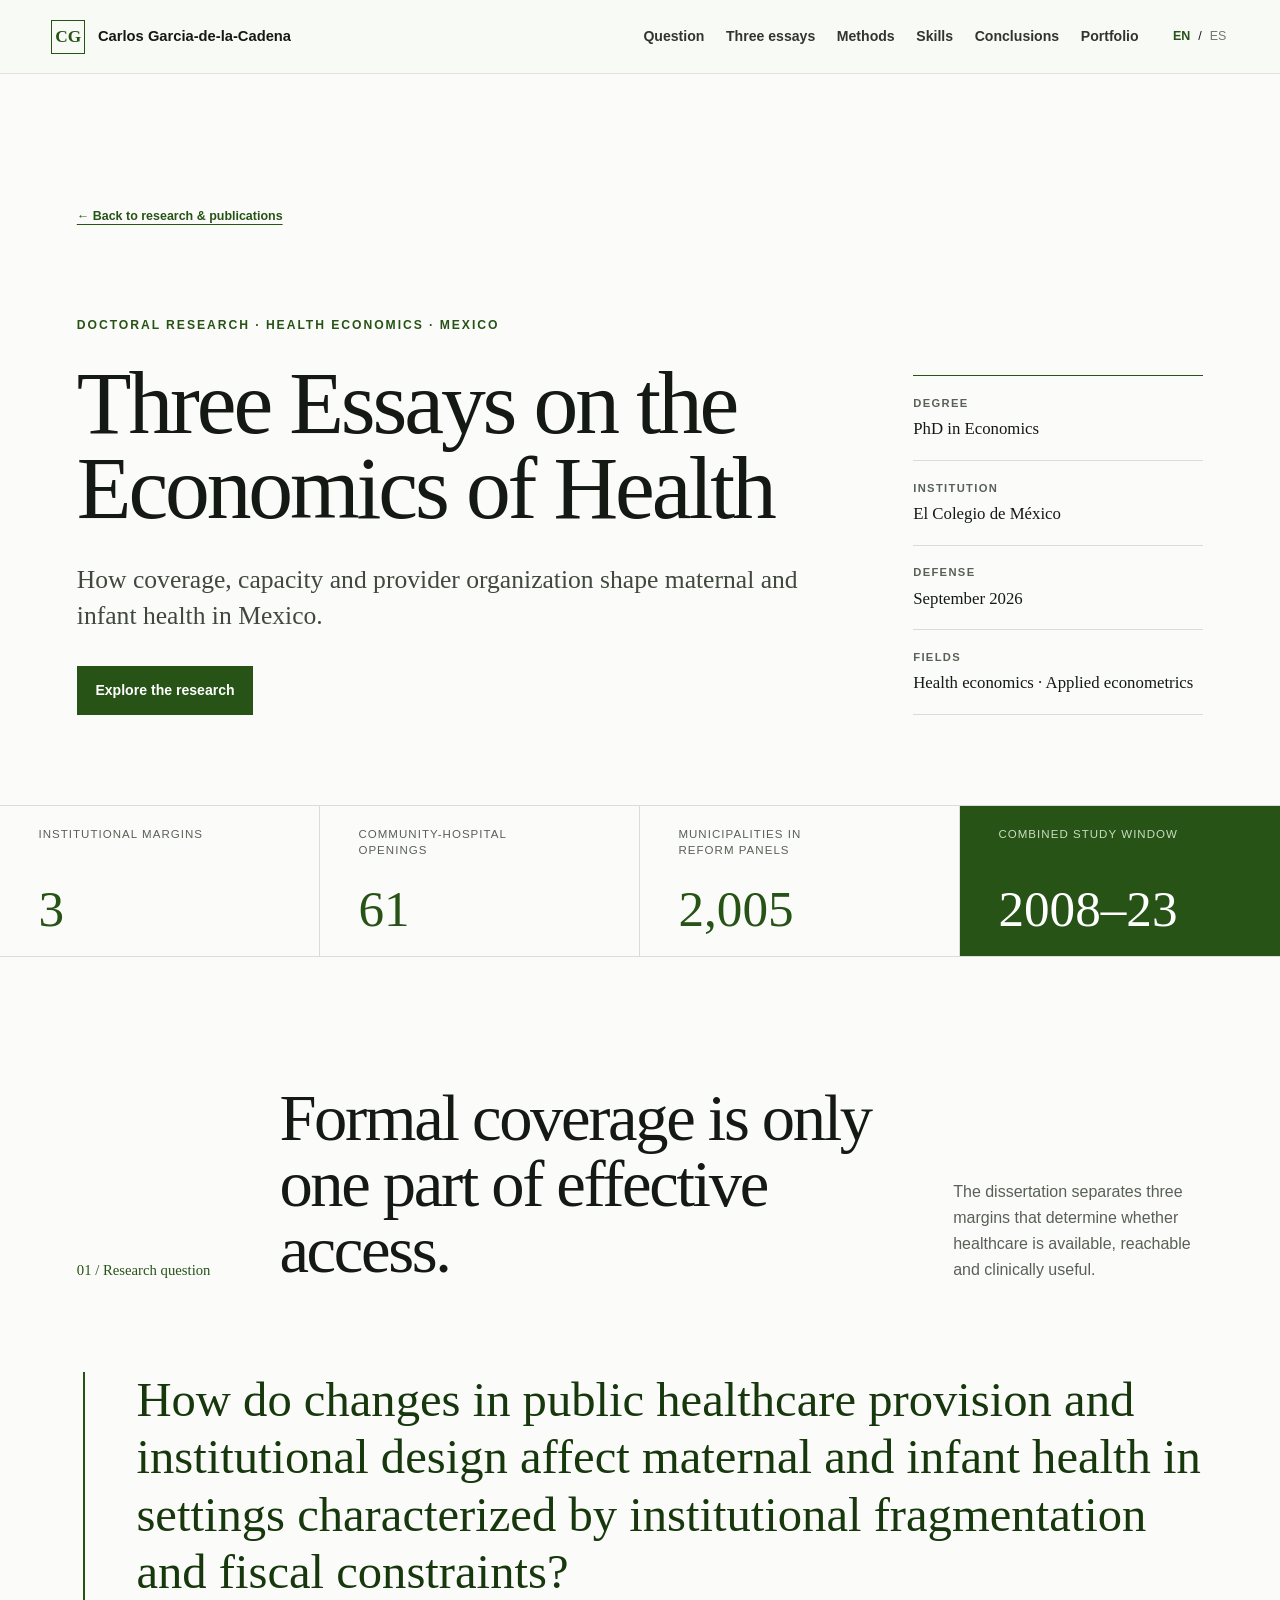
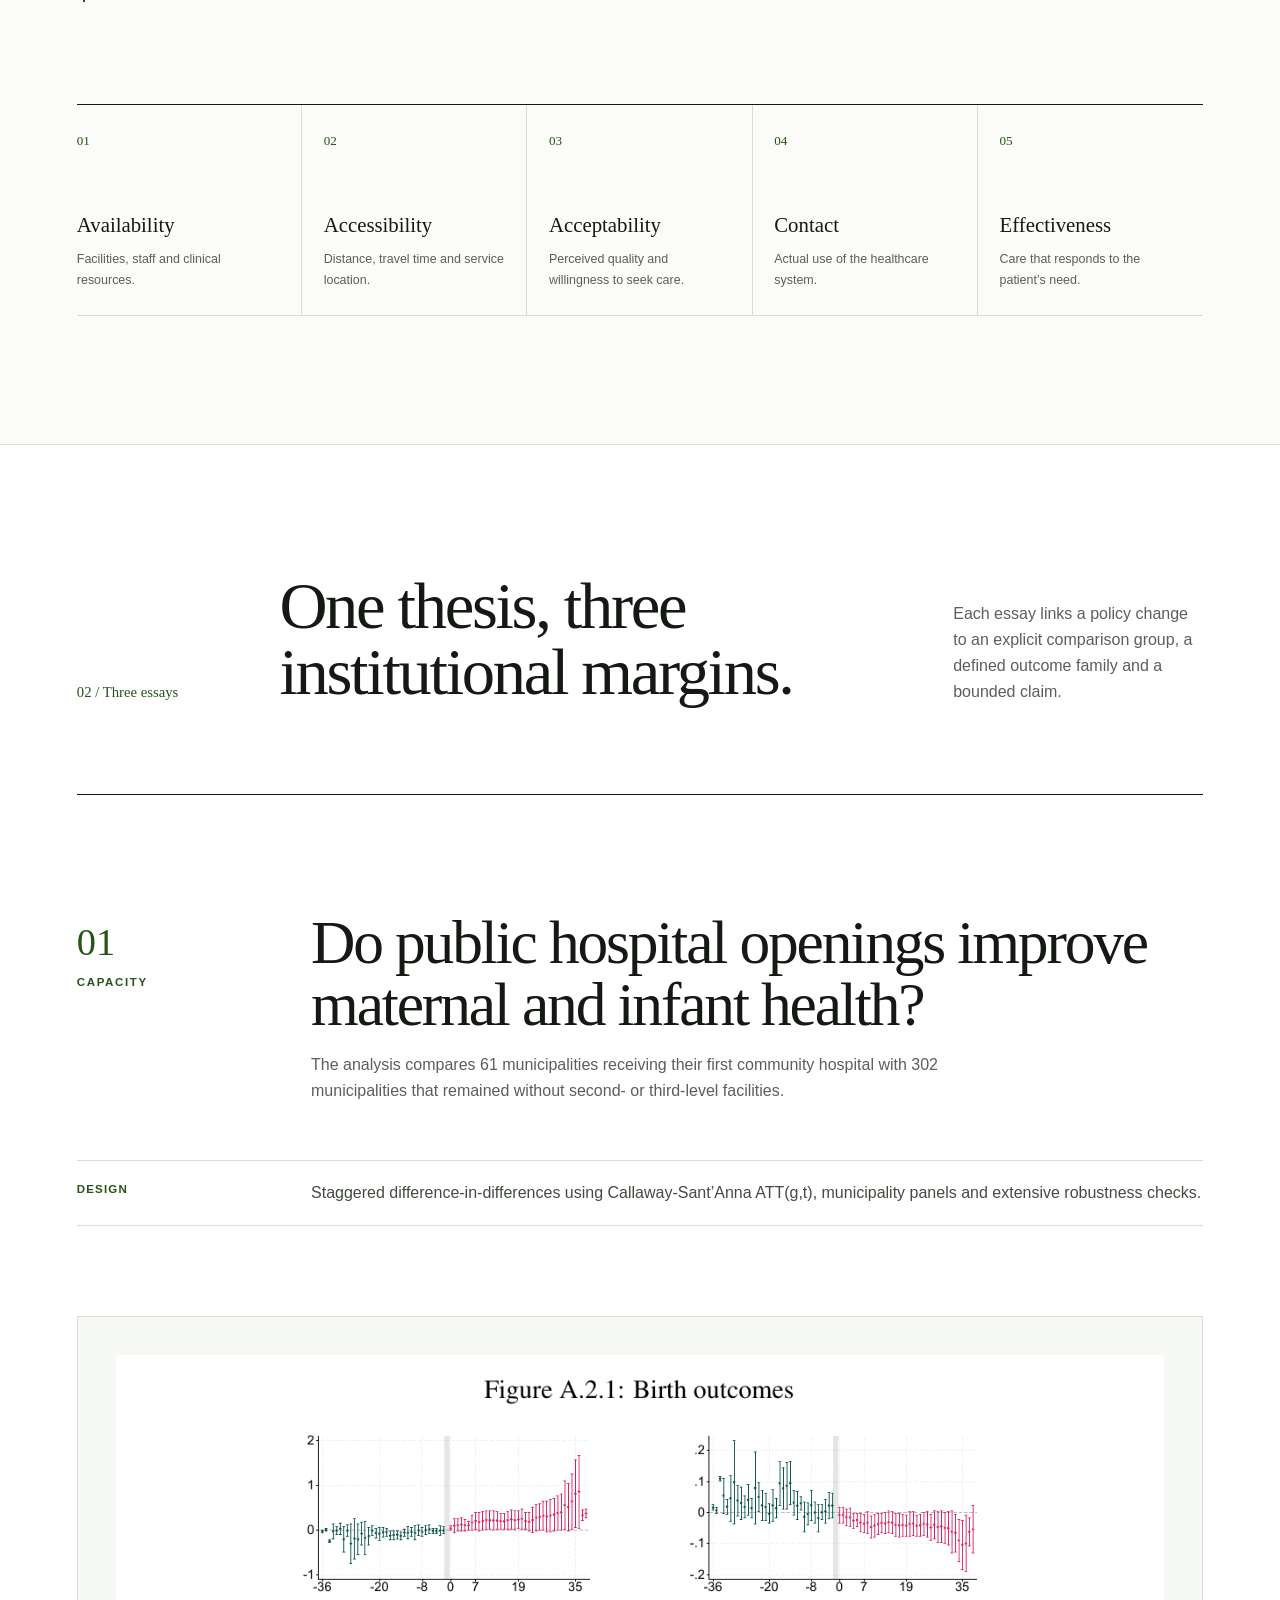
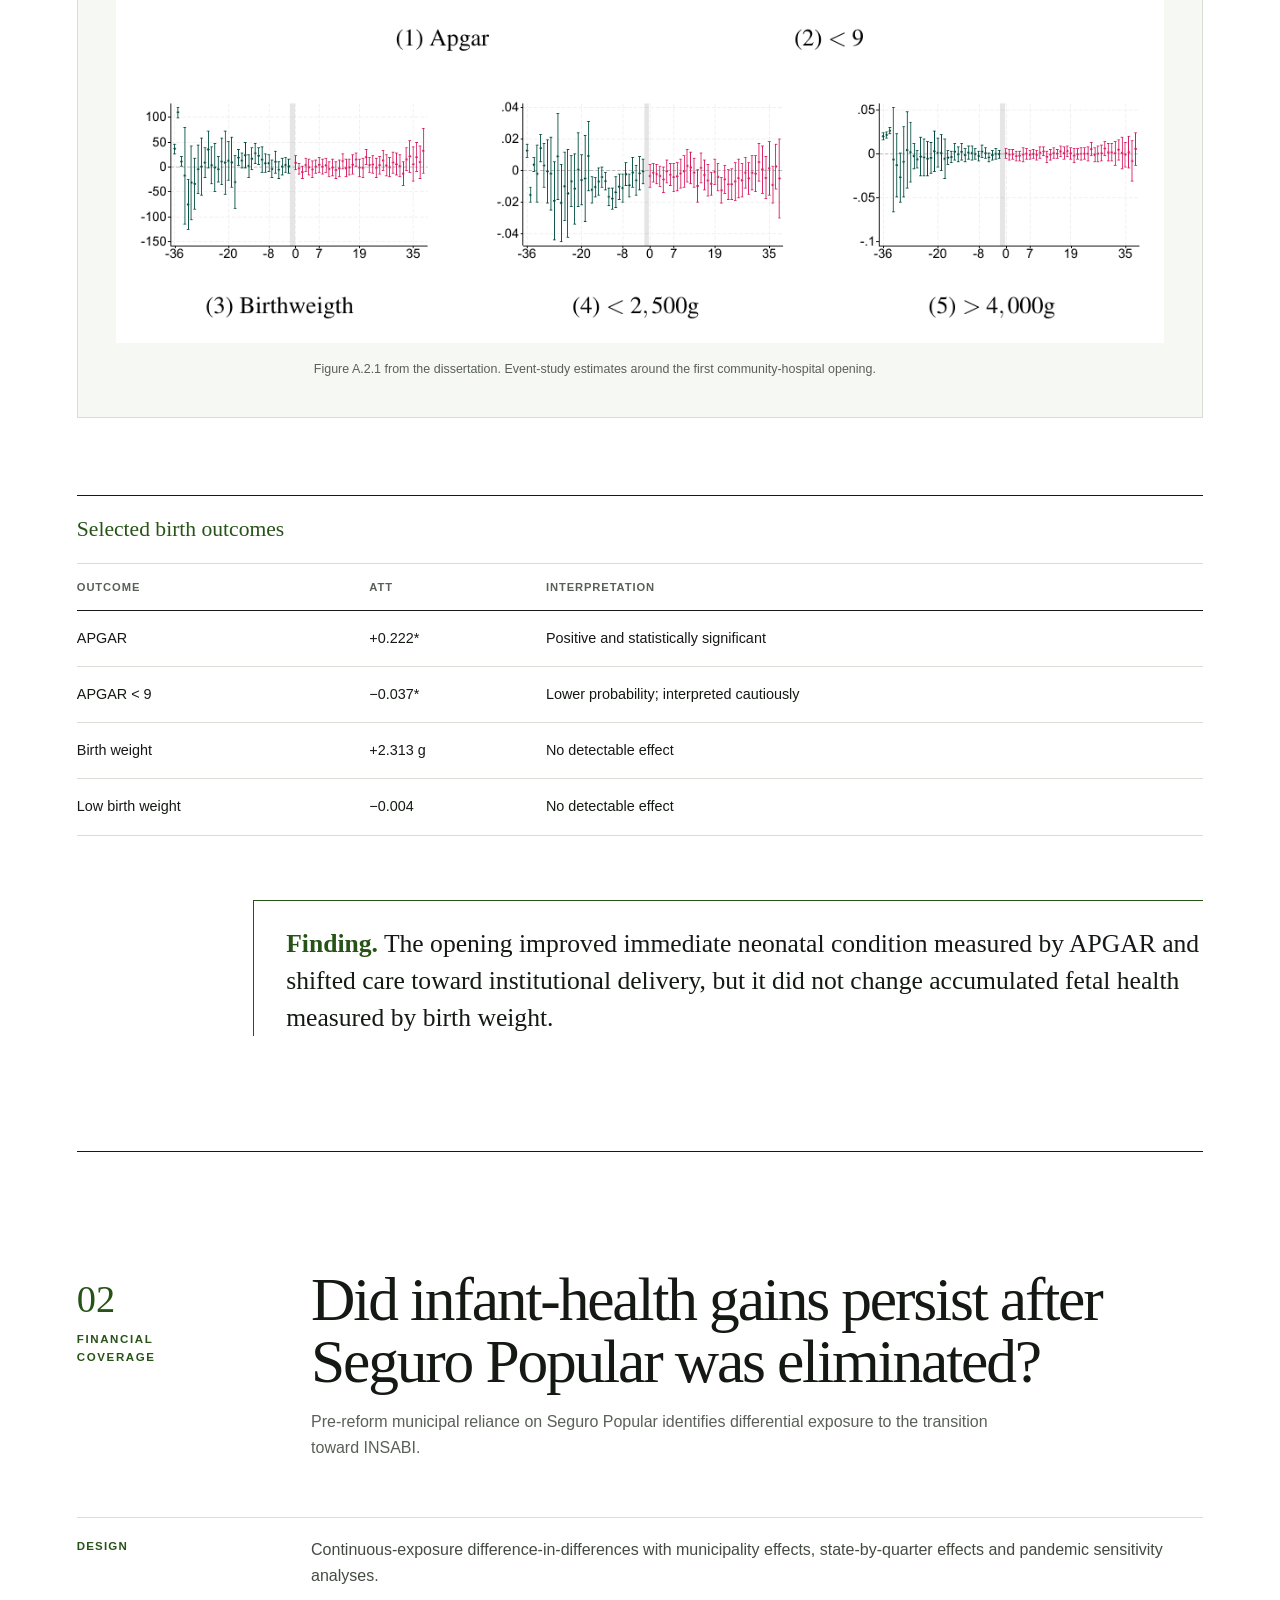
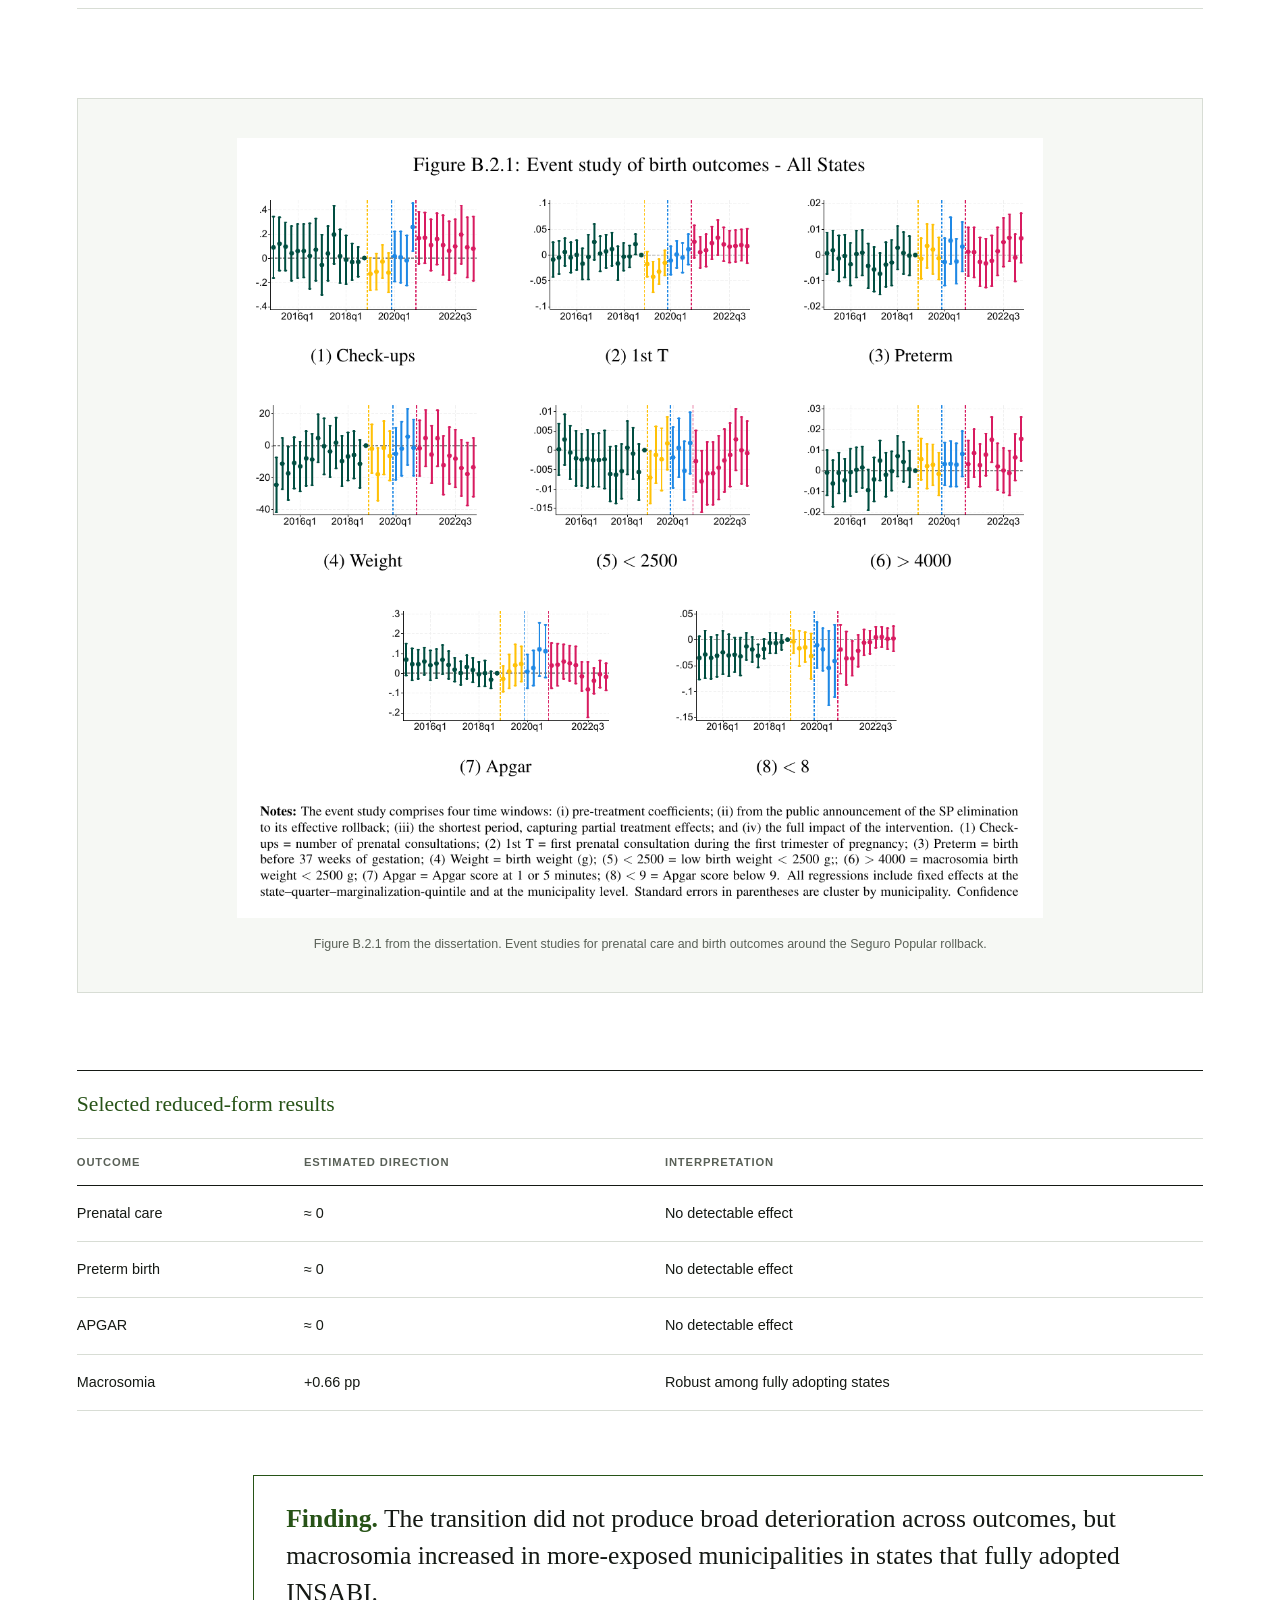
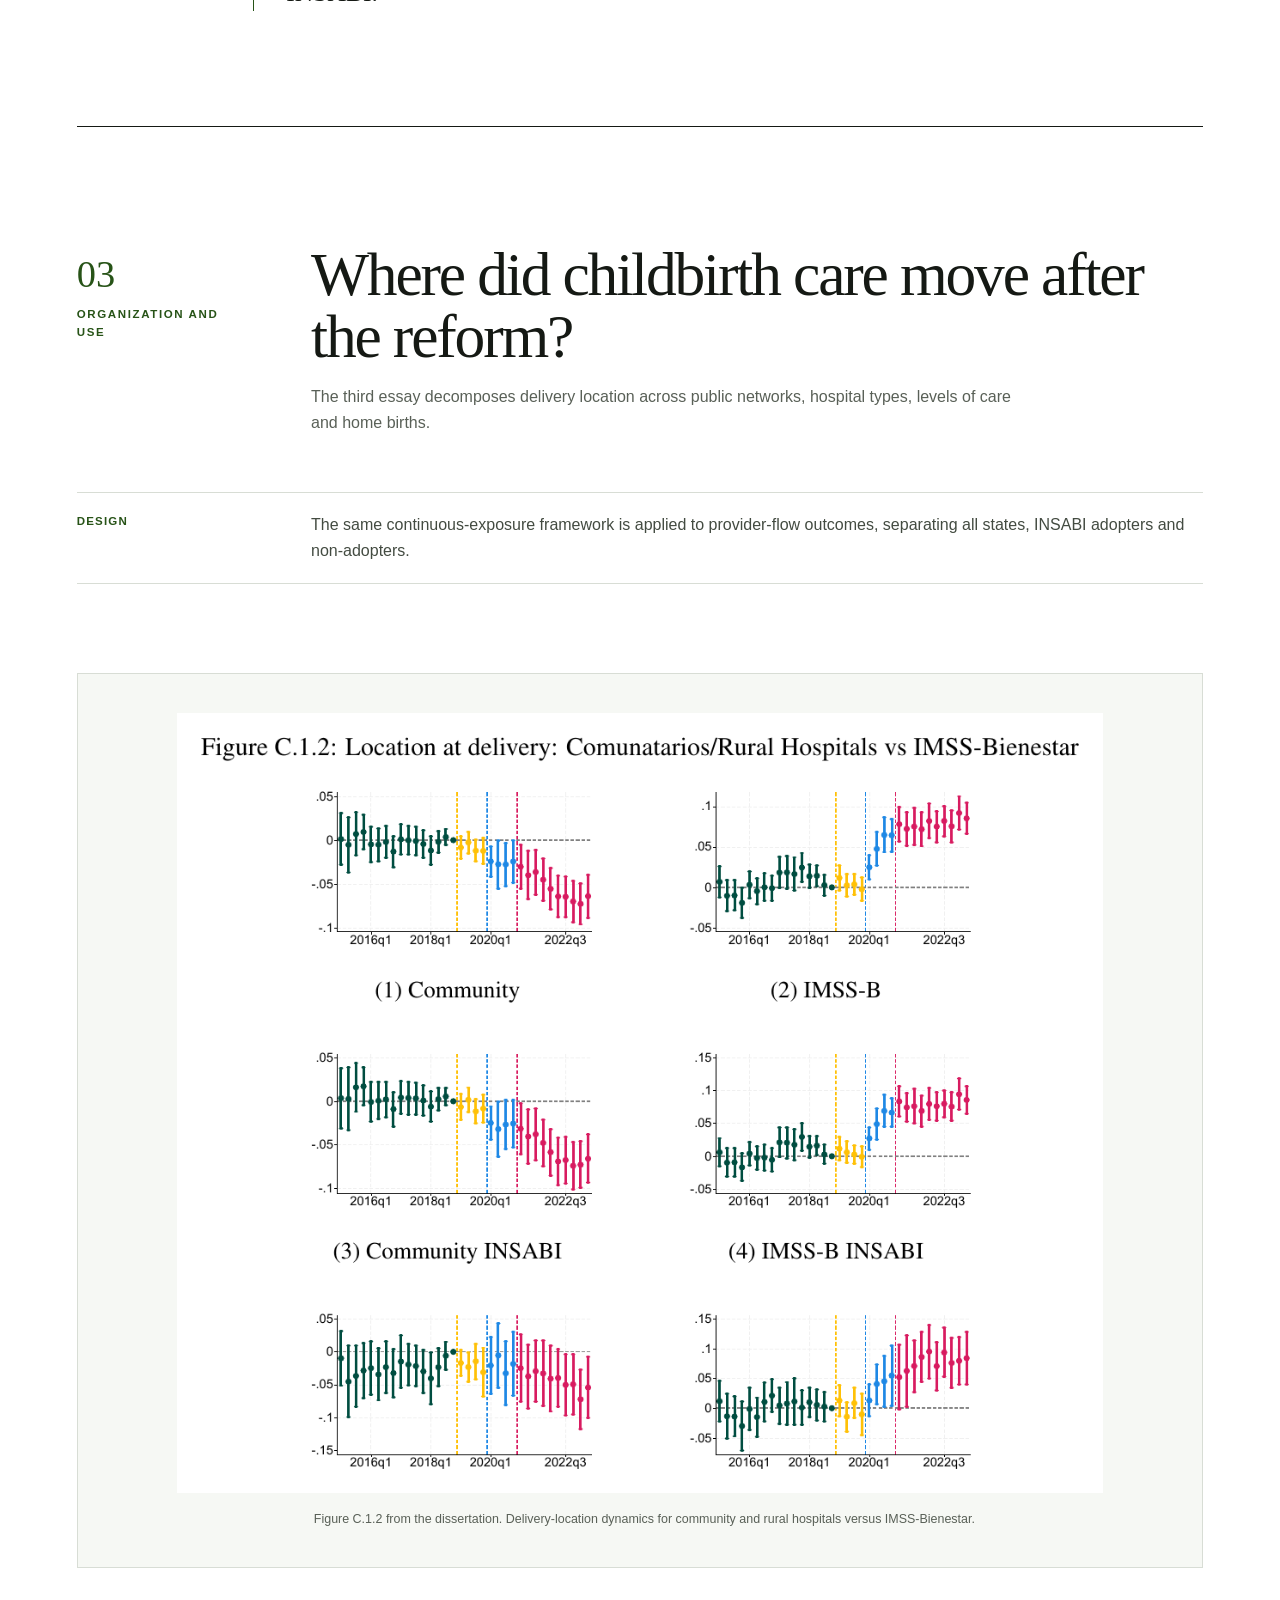
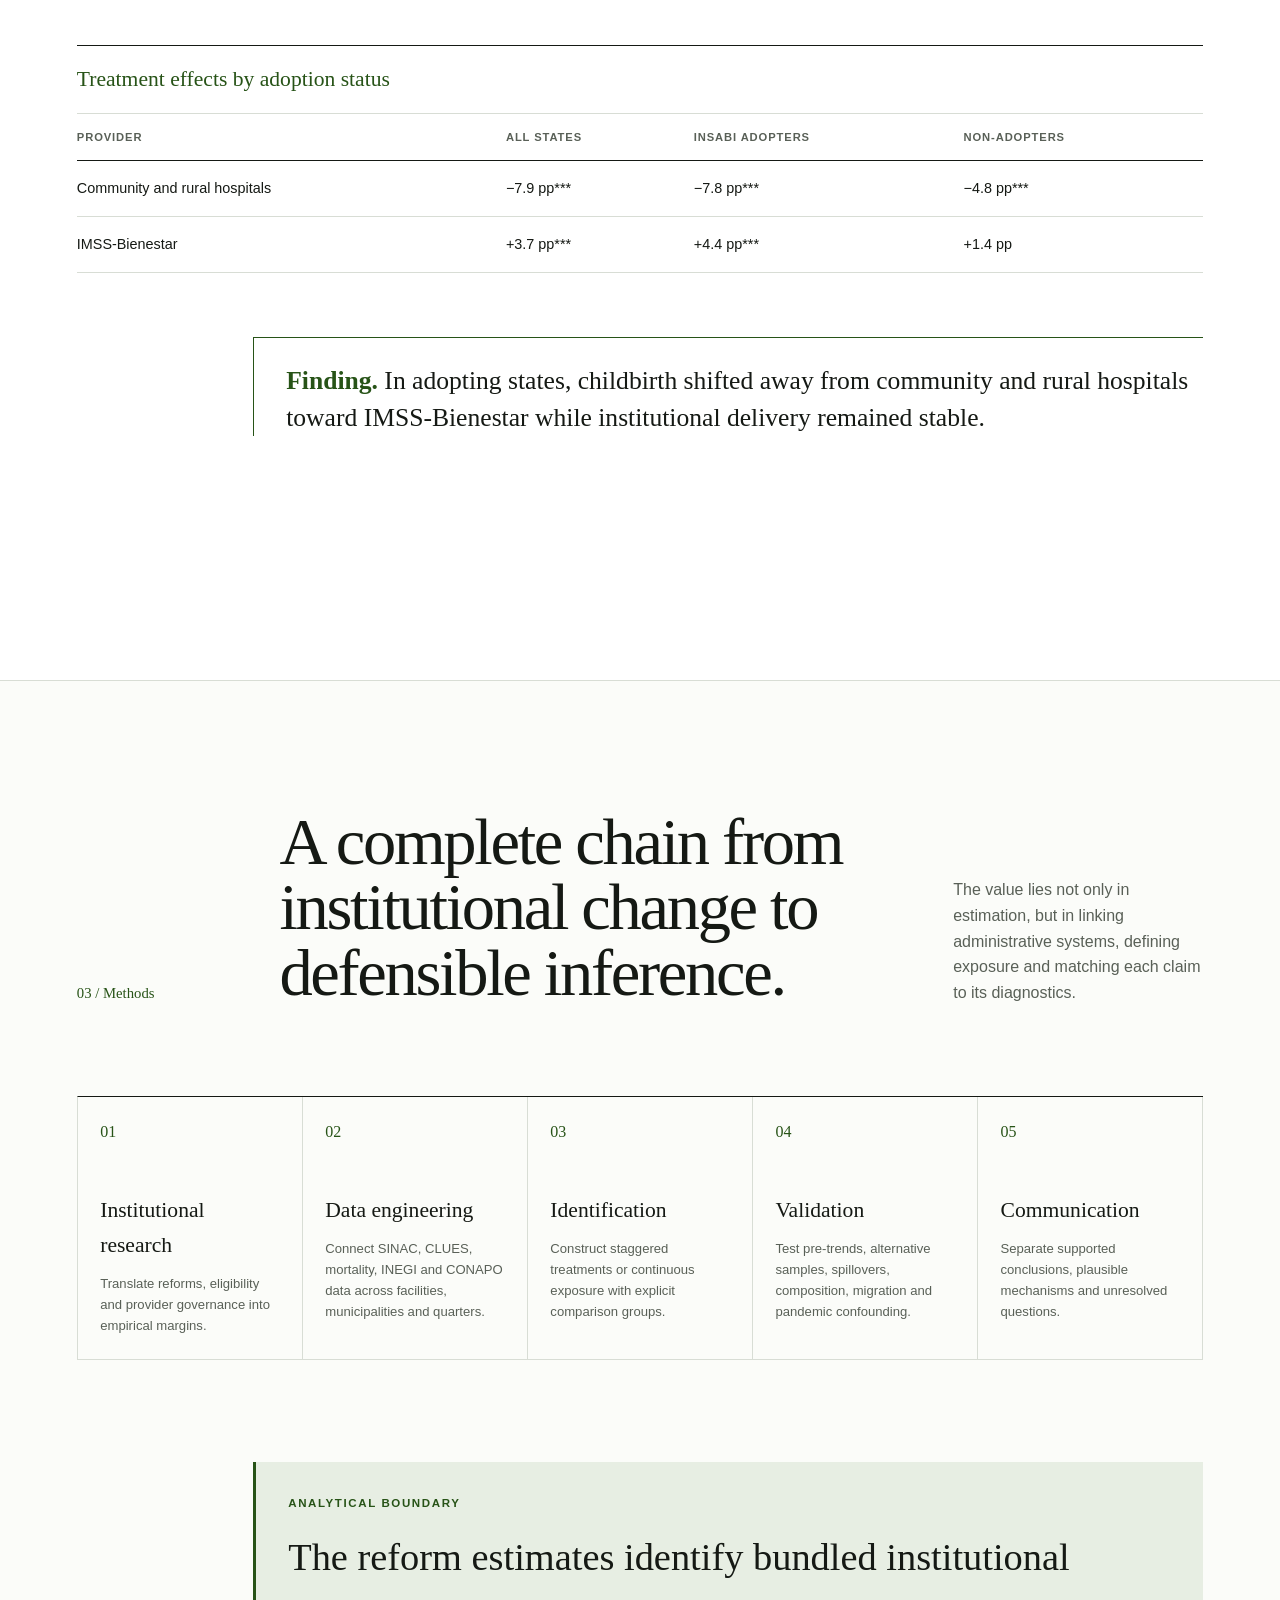
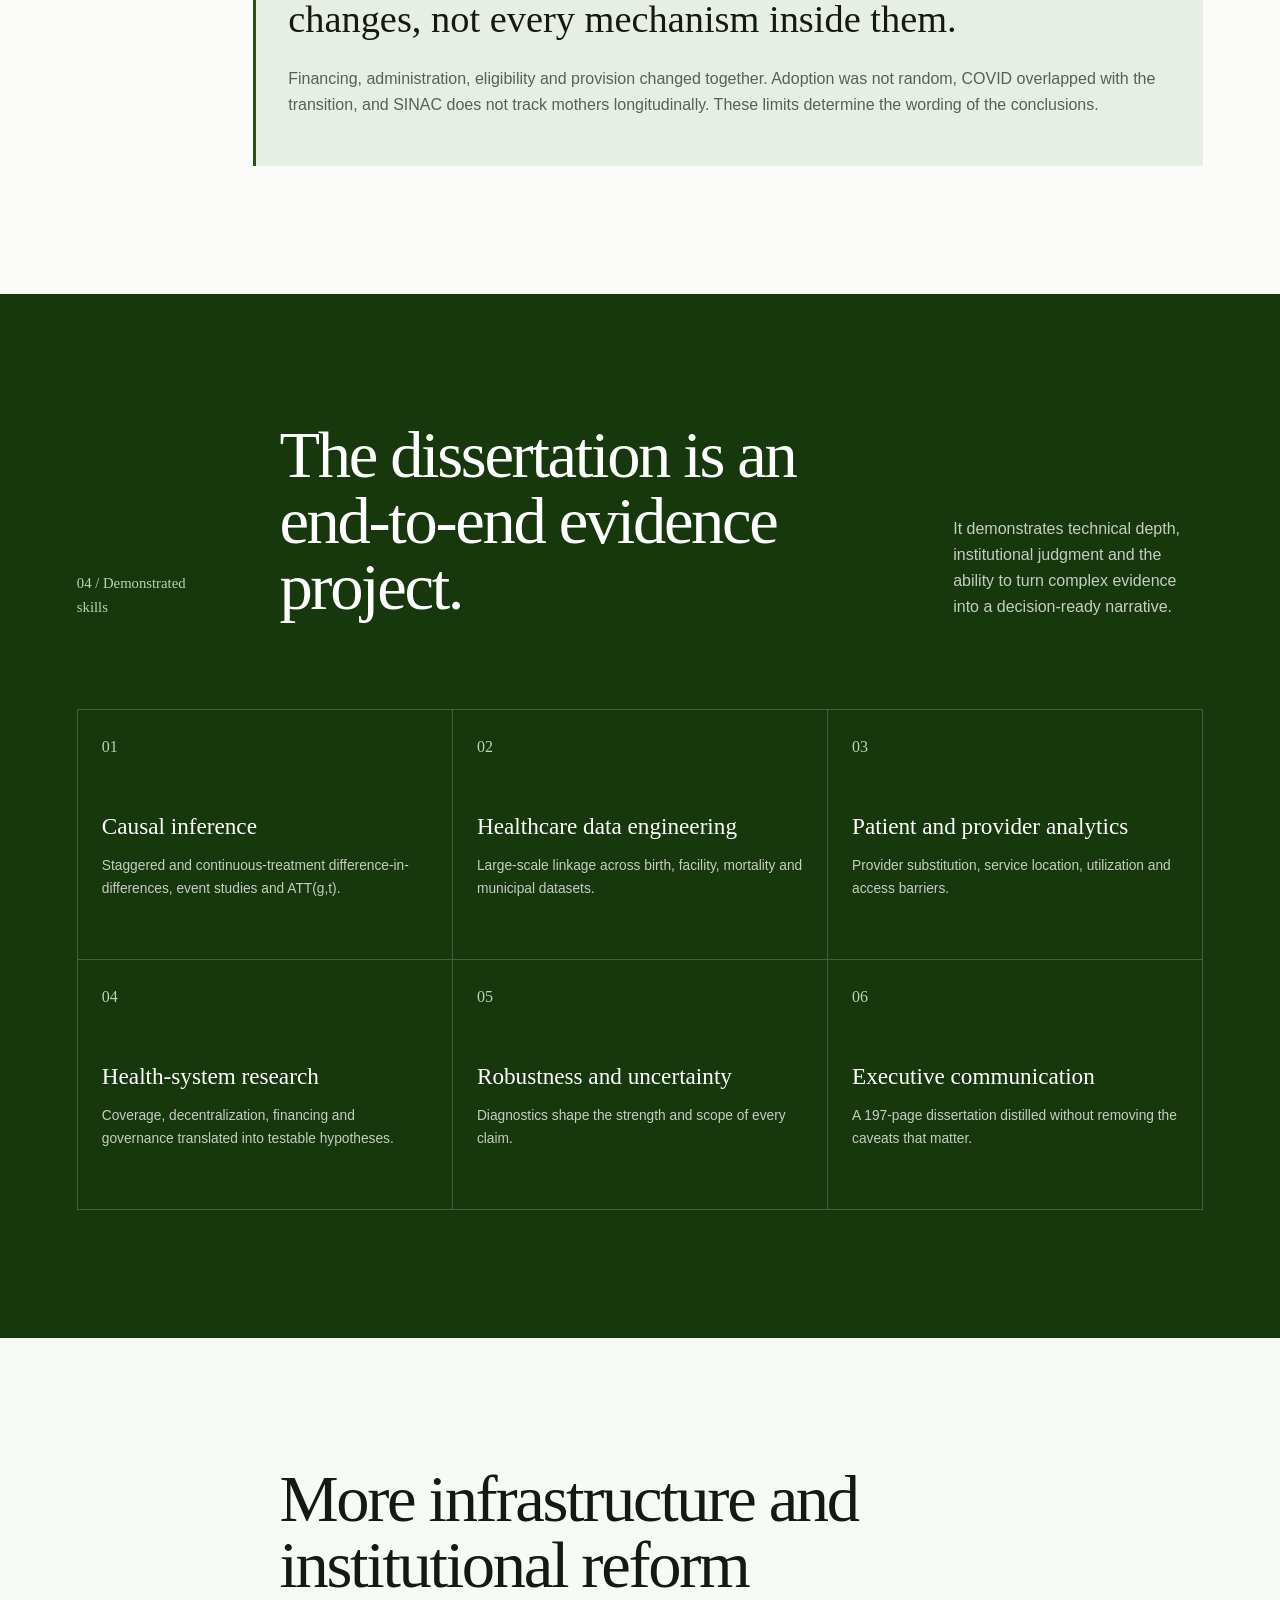
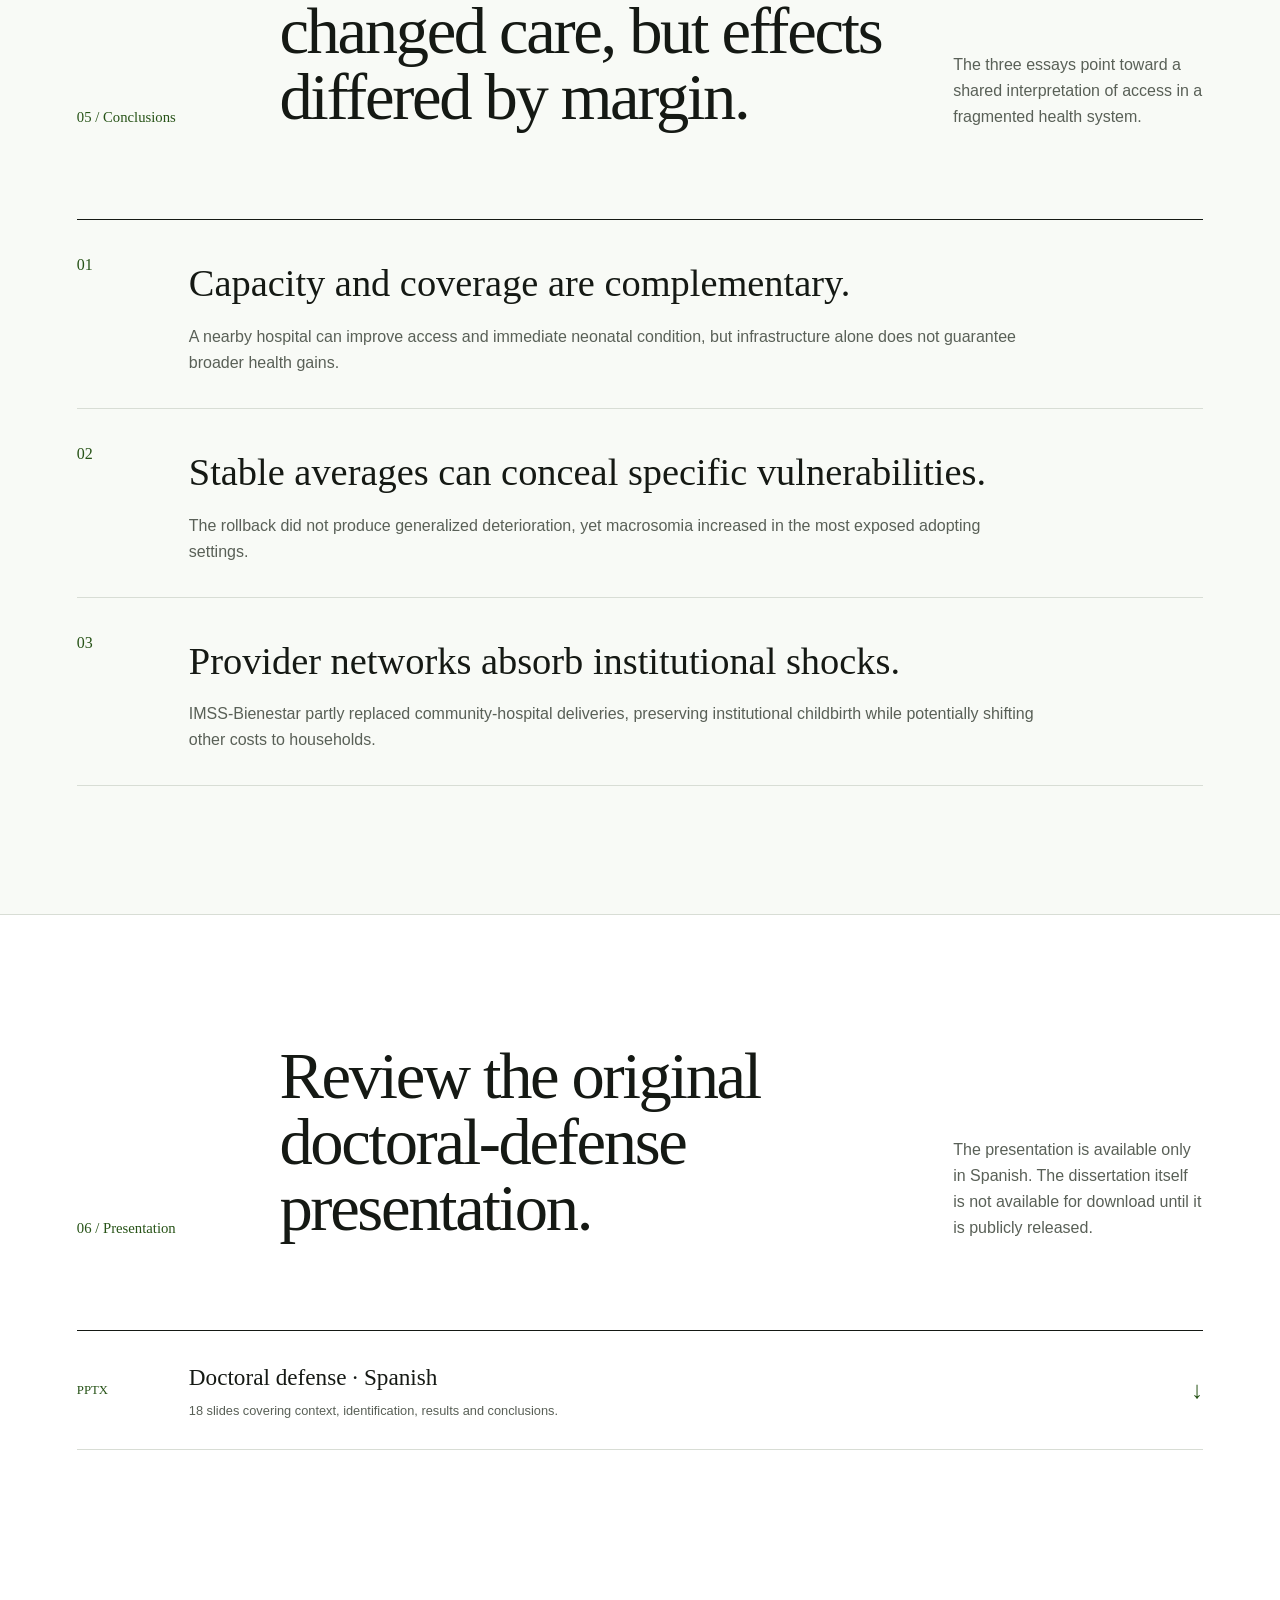
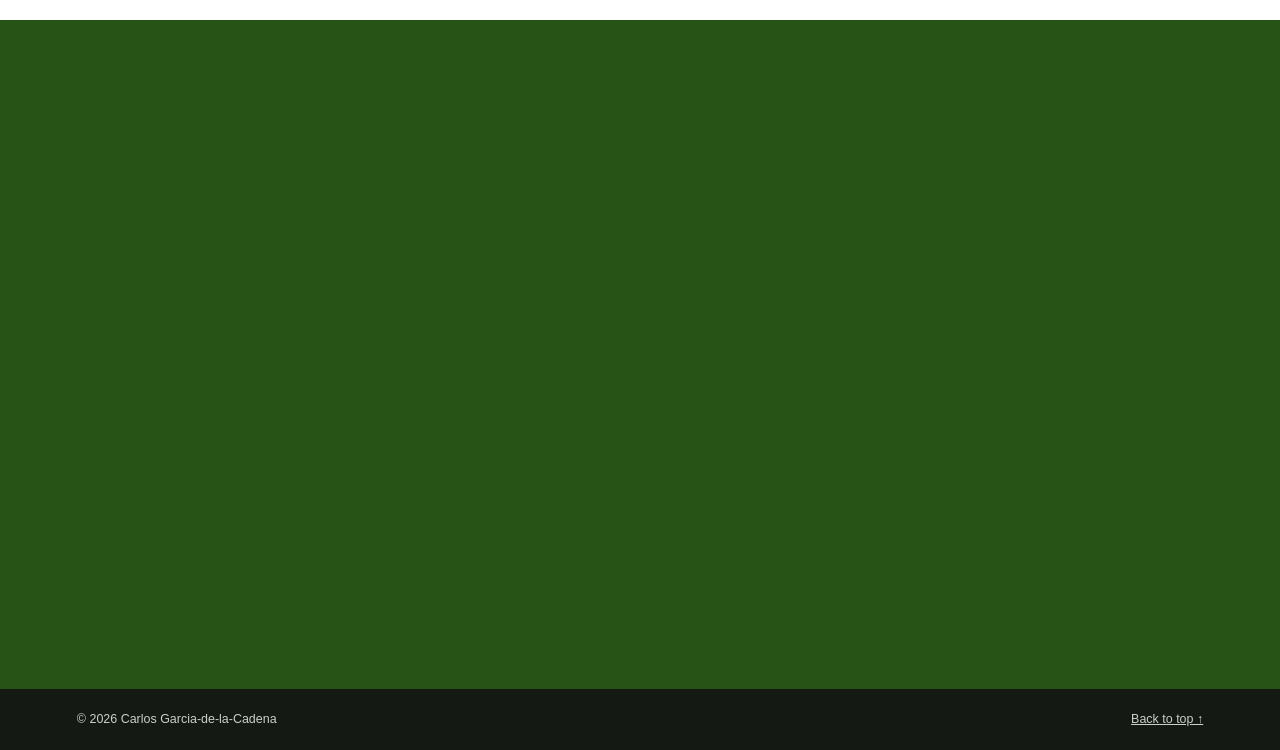
==== commit 39afdd5d: "Add files via upload" ====
--- a/doctoral-thesis.html
+++ b/doctoral-thesis.html
@@ -69,7 +69,7 @@
       <article class="thesis-essay" id="capacity">
         <div class="essay-heading reveal"><div><span>01</span><p class="eyebrow" data-i18n="capacity">Capacity</p></div><div><h3 data-i18n="essay1Title">Do public hospital openings improve maternal and infant health?</h3><p data-i18n="essay1Lead">The analysis compares 61 municipalities receiving their first community hospital with 302 municipalities that remained without second- or third-level facilities.</p></div></div>
         <div class="essay-method reveal"><strong data-i18n="design">Design</strong><span data-i18n="essay1Design">Staggered difference-in-differences using Callaway-Sant’Anna ATT(g,t), municipality panels and extensive robustness checks.</span></div>
-        <figure class="thesis-source-figure reveal"><img src="assets/thesis/chapter1-birth-outcomes.png" alt="Figure A.2.1 from the dissertation showing event studies for birth outcomes" loading="lazy"><figcaption data-i18n="fig1Caption">Figure A.2.1 from the dissertation. Event-study estimates around the first community-hospital opening.</figcaption></figure>
+        <figure class="thesis-source-figure reveal"><img src="chapter1-birth-outcomes.png" alt="Figure A.2.1 from the dissertation showing event studies for birth outcomes" loading="lazy"><figcaption data-i18n="fig1Caption">Figure A.2.1 from the dissertation. Event-study estimates around the first community-hospital opening.</figcaption></figure>
         <div class="thesis-table-wrap reveal">
           <table class="thesis-table"><caption data-i18n="table1Caption">Selected birth outcomes</caption><thead><tr><th data-i18n="outcome">Outcome</th><th>ATT</th><th data-i18n="interpretation">Interpretation</th></tr></thead><tbody>
             <tr><td>APGAR</td><td>+0.222*</td><td data-i18n="apgarInterpretation">Positive and statistically significant</td></tr>
@@ -84,7 +84,7 @@
       <article class="thesis-essay" id="coverage">
         <div class="essay-heading reveal"><div><span>02</span><p class="eyebrow" data-i18n="coverage">Financial coverage</p></div><div><h3 data-i18n="essay2Title">Did infant-health gains persist after Seguro Popular was eliminated?</h3><p data-i18n="essay2Lead">Pre-reform municipal reliance on Seguro Popular identifies differential exposure to the transition toward INSABI.</p></div></div>
         <div class="essay-method reveal"><strong data-i18n="design">Design</strong><span data-i18n="essay2Design">Continuous-exposure difference-in-differences with municipality effects, state-by-quarter effects and pandemic sensitivity analyses.</span></div>
-        <figure class="thesis-source-figure reveal"><img src="assets/thesis/chapter2-birth-outcomes.png" alt="Figure B.2.1 from the dissertation showing event studies after the Seguro Popular rollback" loading="lazy"><figcaption data-i18n="fig2Caption">Figure B.2.1 from the dissertation. Event studies for prenatal care and birth outcomes around the Seguro Popular rollback.</figcaption></figure>
+        <figure class="thesis-source-figure reveal"><img src="chapter2-birth-outcomes.png" alt="Figure B.2.1 from the dissertation showing event studies after the Seguro Popular rollback" loading="lazy"><figcaption data-i18n="fig2Caption">Figure B.2.1 from the dissertation. Event studies for prenatal care and birth outcomes around the Seguro Popular rollback.</figcaption></figure>
         <div class="thesis-table-wrap reveal">
           <table class="thesis-table"><caption data-i18n="table2Caption">Selected reduced-form results</caption><thead><tr><th data-i18n="outcome">Outcome</th><th data-i18n="direction">Estimated direction</th><th data-i18n="interpretation">Interpretation</th></tr></thead><tbody>
             <tr><td data-i18n="prenatalCare">Prenatal care</td><td>≈ 0</td><td data-i18n="notDetectable">No detectable effect</td></tr>
@@ -99,7 +99,7 @@
       <article class="thesis-essay" id="organization">
         <div class="essay-heading reveal"><div><span>03</span><p class="eyebrow" data-i18n="organization">Organization and use</p></div><div><h3 data-i18n="essay3Title">Where did childbirth care move after the reform?</h3><p data-i18n="essay3Lead">The third essay decomposes delivery location across public networks, hospital types, levels of care and home births.</p></div></div>
         <div class="essay-method reveal"><strong data-i18n="design">Design</strong><span data-i18n="essay3Design">The same continuous-exposure framework is applied to provider-flow outcomes, separating all states, INSABI adopters and non-adopters.</span></div>
-        <figure class="thesis-source-figure reveal"><img src="assets/thesis/chapter3-provider-flows.png" alt="Figure C.1.2 from the dissertation showing provider flows after the reform" loading="lazy"><figcaption data-i18n="fig3Caption">Figure C.1.2 from the dissertation. Delivery-location dynamics for community and rural hospitals versus IMSS-Bienestar.</figcaption></figure>
+        <figure class="thesis-source-figure reveal"><img src="chapter3-provider-flows.png" alt="Figure C.1.2 from the dissertation showing provider flows after the reform" loading="lazy"><figcaption data-i18n="fig3Caption">Figure C.1.2 from the dissertation. Delivery-location dynamics for community and rural hospitals versus IMSS-Bienestar.</figcaption></figure>
         <div class="thesis-table-wrap reveal">
           <table class="thesis-table"><caption data-i18n="table3Caption">Treatment effects by adoption status</caption><thead><tr><th data-i18n="provider">Provider</th><th data-i18n="allStates">All states</th><th data-i18n="adopters">INSABI adopters</th><th data-i18n="nonAdopters">Non-adopters</th></tr></thead><tbody>
             <tr><td data-i18n="communityHospitals">Community and rural hospitals</td><td>−7.9 pp***</td><td>−7.8 pp***</td><td>−4.8 pp***</td></tr>
@@ -145,7 +145,7 @@
 
     <section class="case-section thesis-deck-section">
       <div class="case-section-head reveal"><p class="case-index">06 / <span data-i18n="presentationLabel">Presentation</span></p><h2 data-i18n="presentationTitle">Review the original doctoral-defense presentation.</h2><p data-i18n="presentationIntro">The presentation is available only in Spanish. The dissertation itself is not available for download until it is publicly released.</p></div>
-      <a class="download-row reveal" href="downloads/Defensa_Tesis_Carlos_Ruiz_ES.pptx" download><span class="download-type">PPTX</span><span><strong data-i18n="presentationDownload">Doctoral defense · Spanish</strong><small data-i18n="presentationDownloadText">18 slides covering context, identification, results and conclusions.</small></span><span aria-hidden="true">↓</span></a>
+      <a class="download-row reveal" href="Defensa_Tesis_Carlos_Ruiz_ES.pptx" download><span class="download-type">PPTX</span><span><strong data-i18n="presentationDownload">Doctoral defense · Spanish</strong><small data-i18n="presentationDownloadText">18 slides covering context, identification, results and conclusions.</small></span><span aria-hidden="true">↓</span></a>
       <p class="thesis-unavailable reveal" data-i18n="thesisUnavailable">Complete dissertation: coming soon after its public release.</p>
     </section>
 
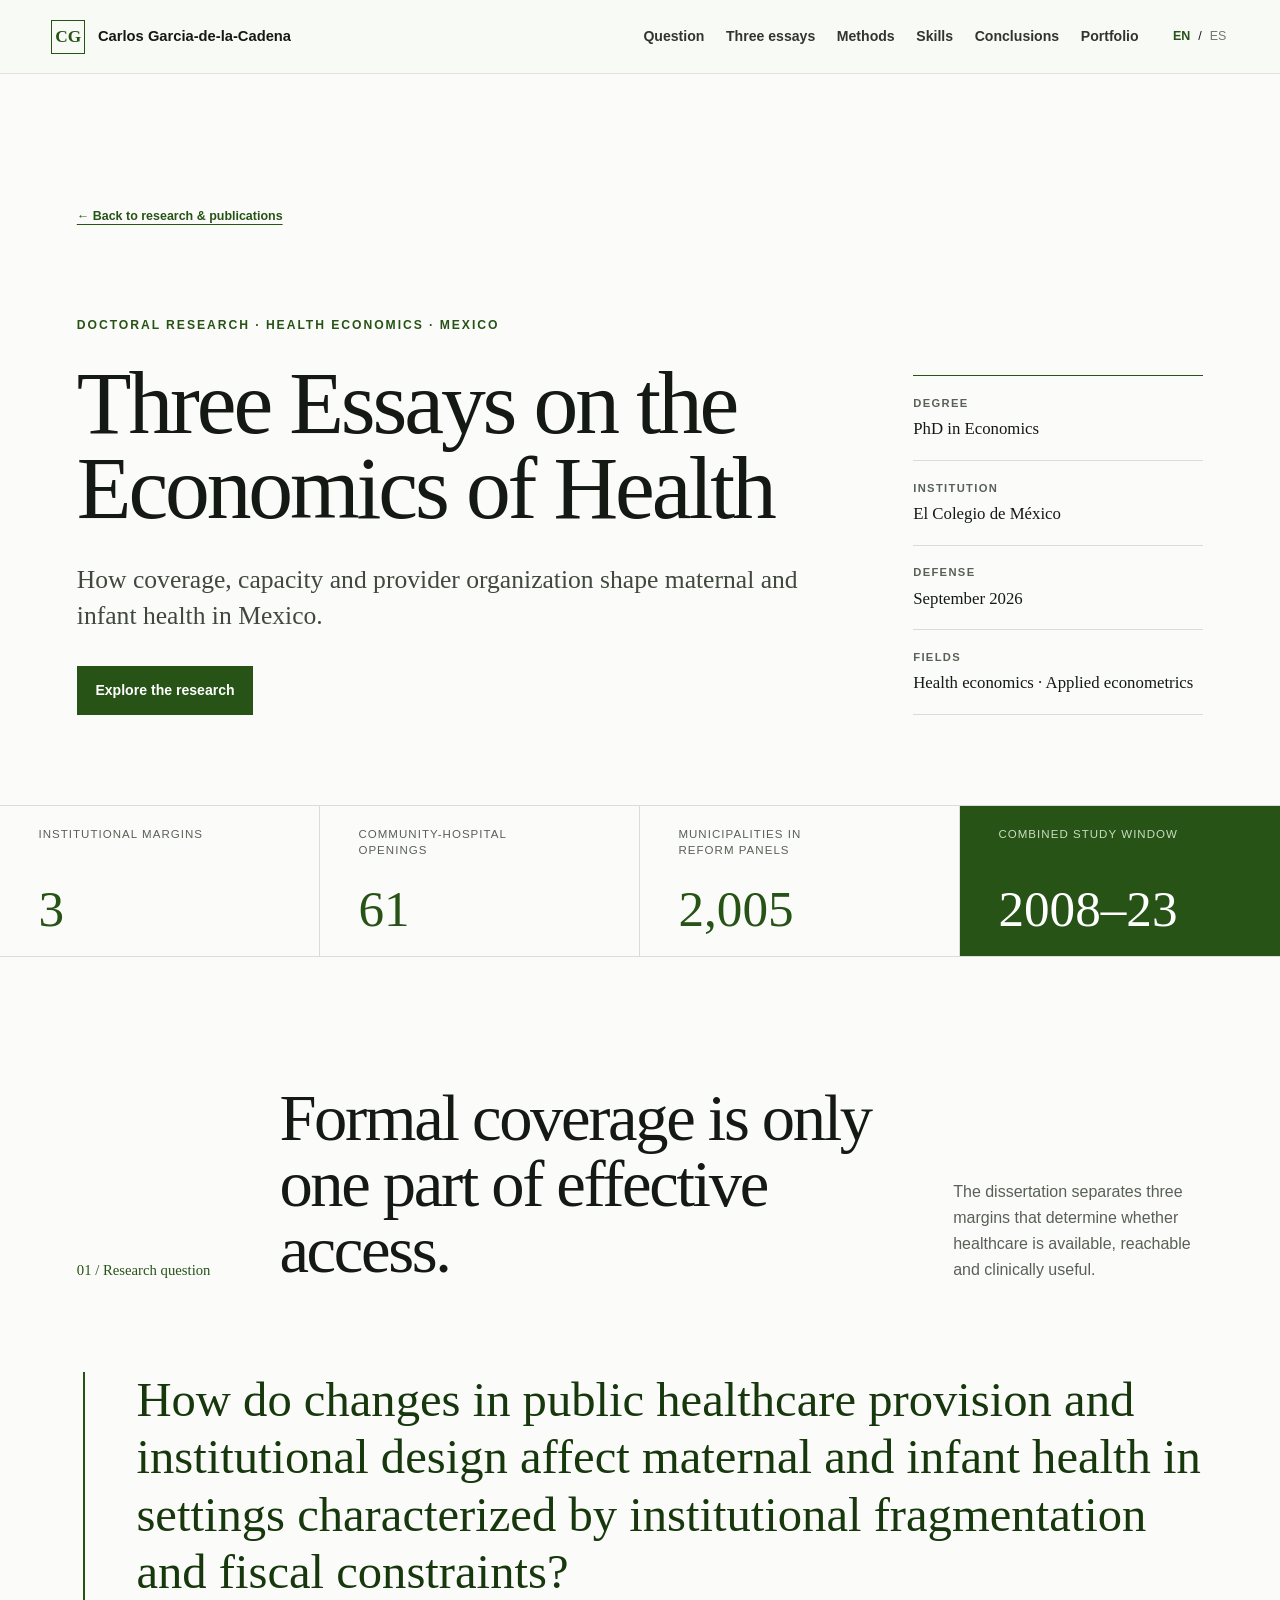
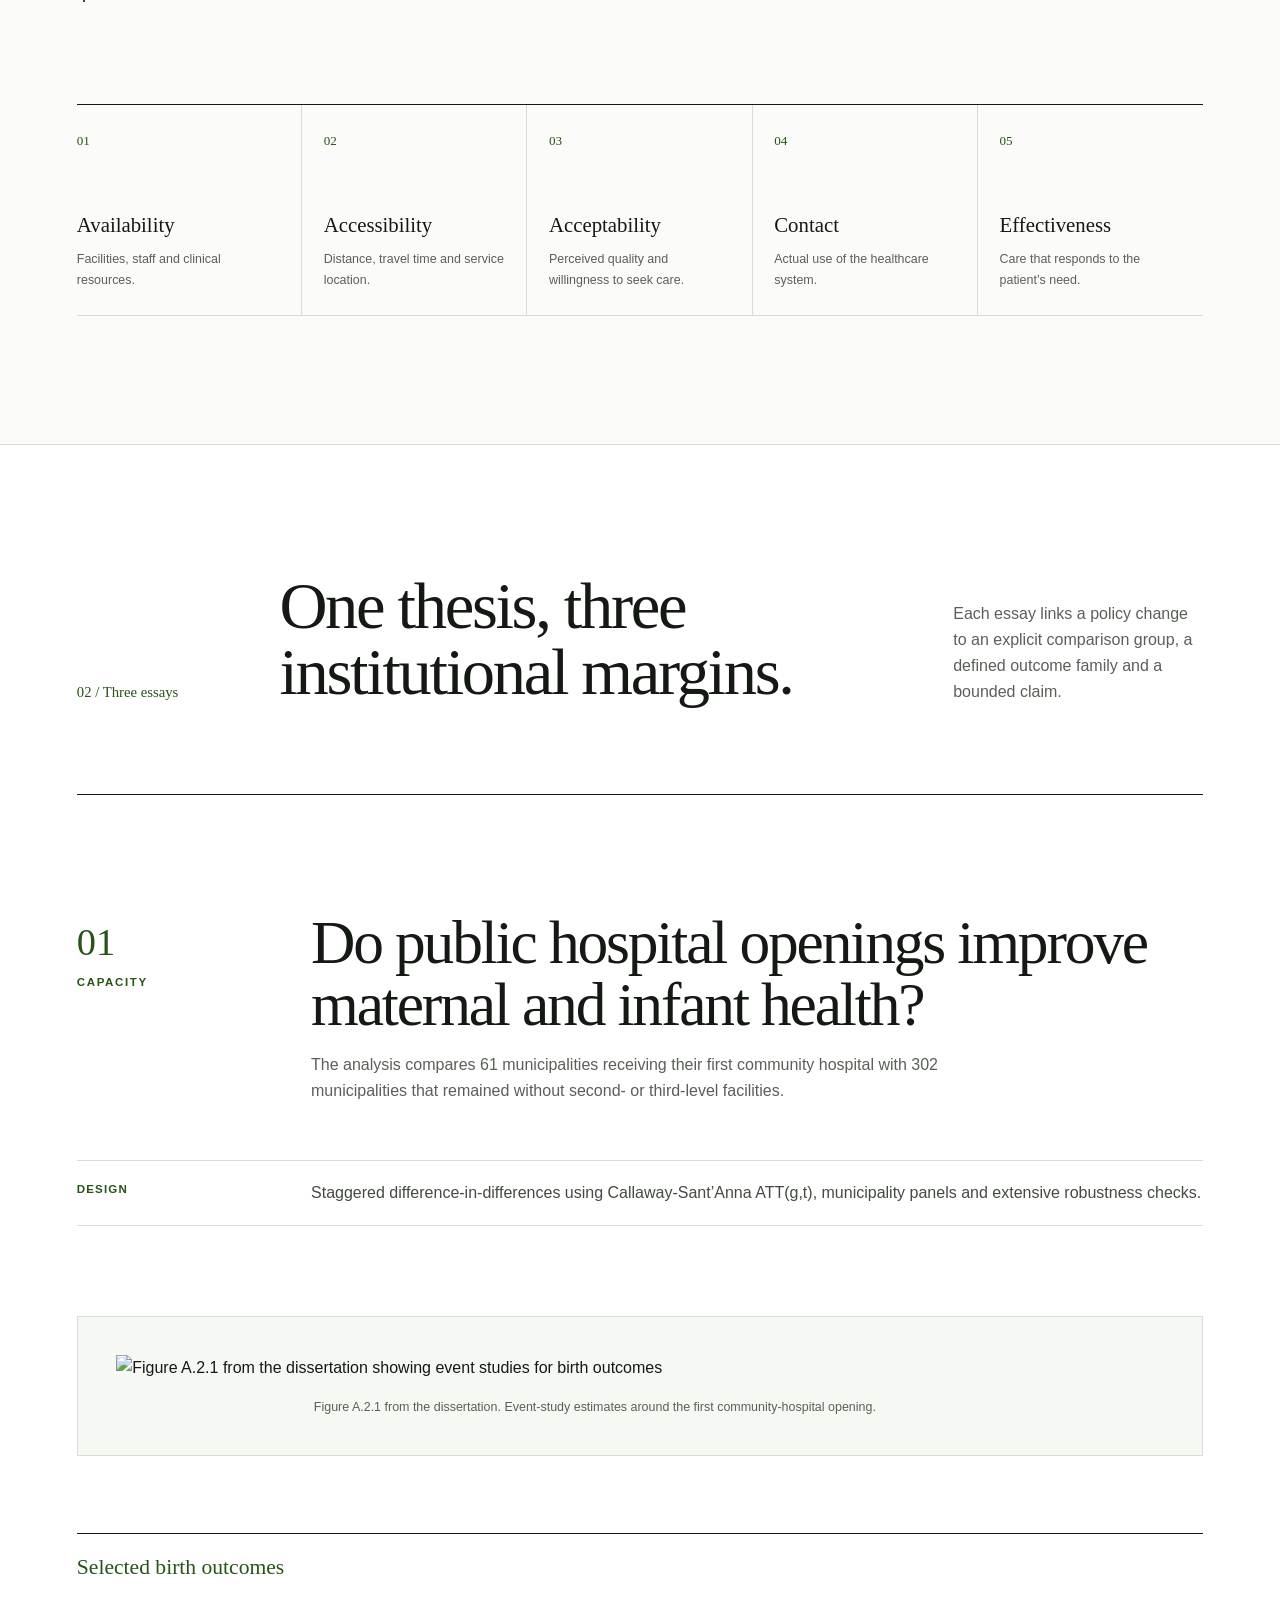
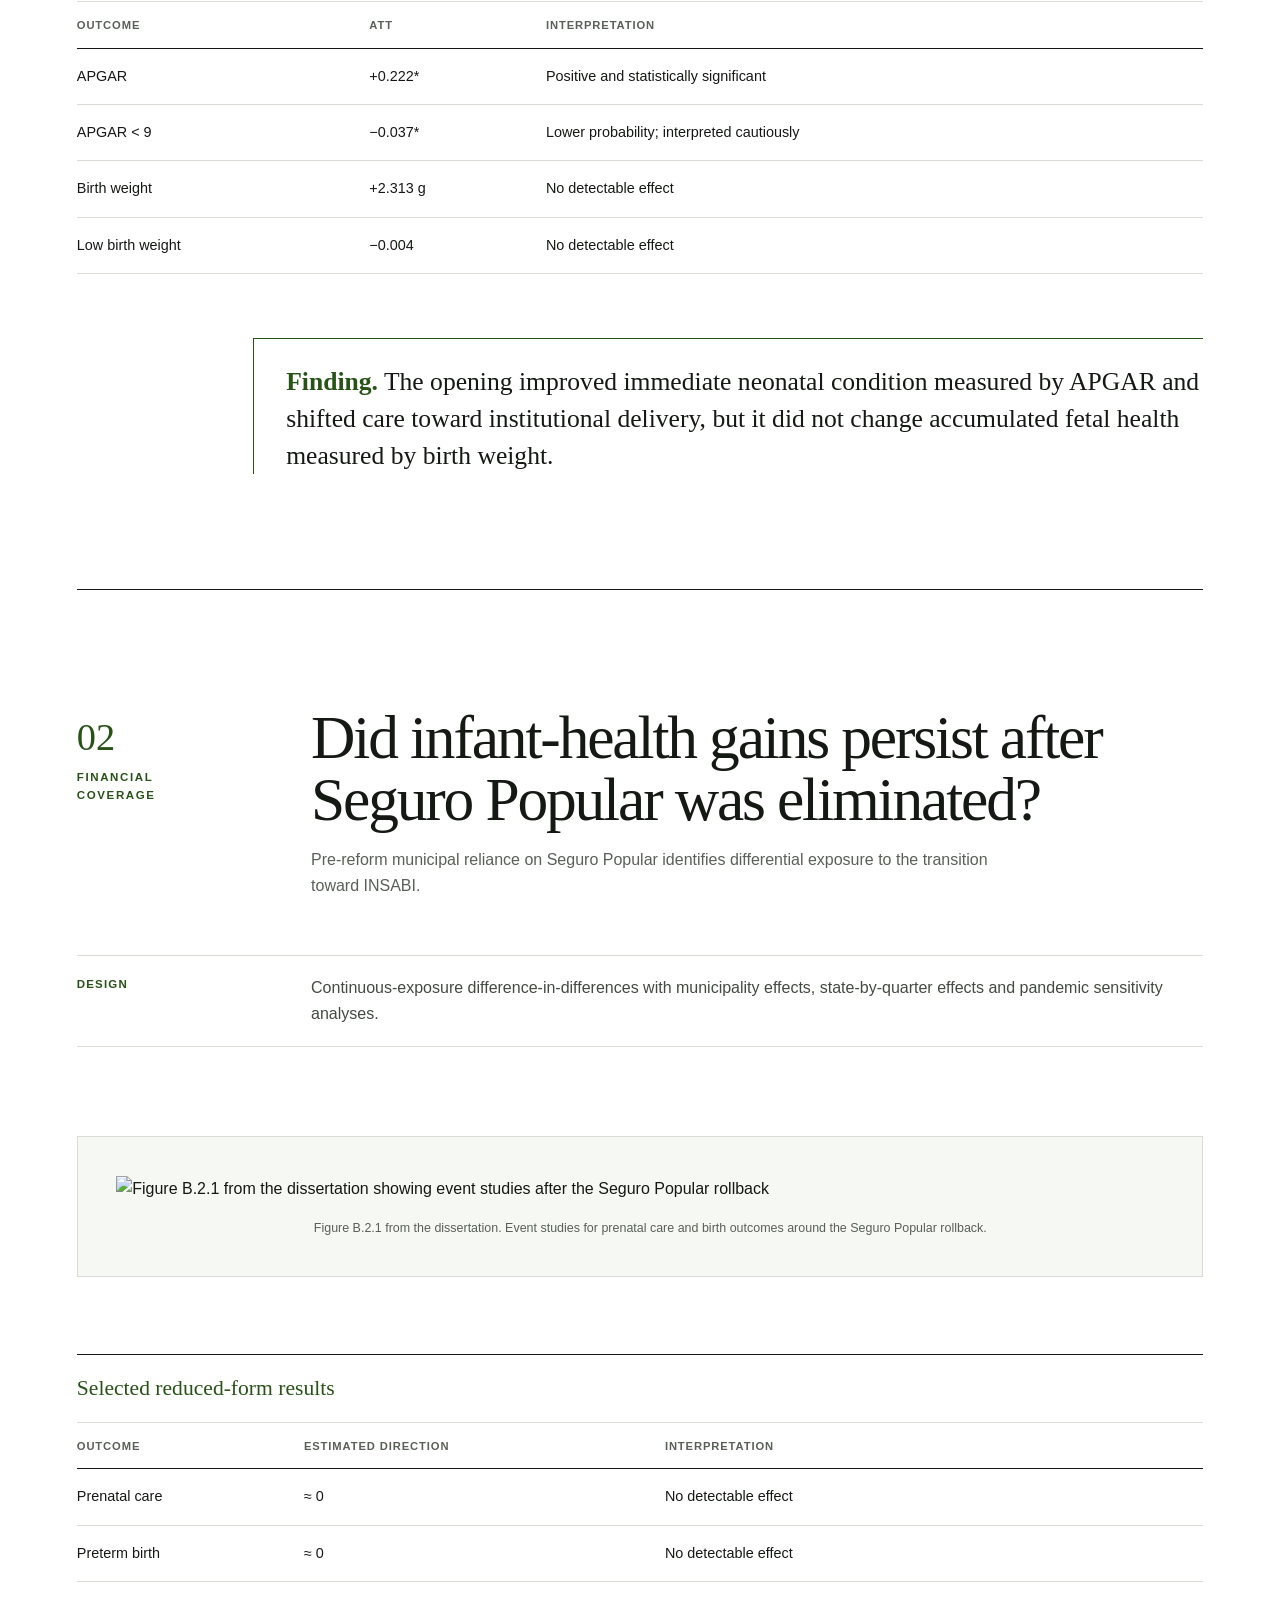
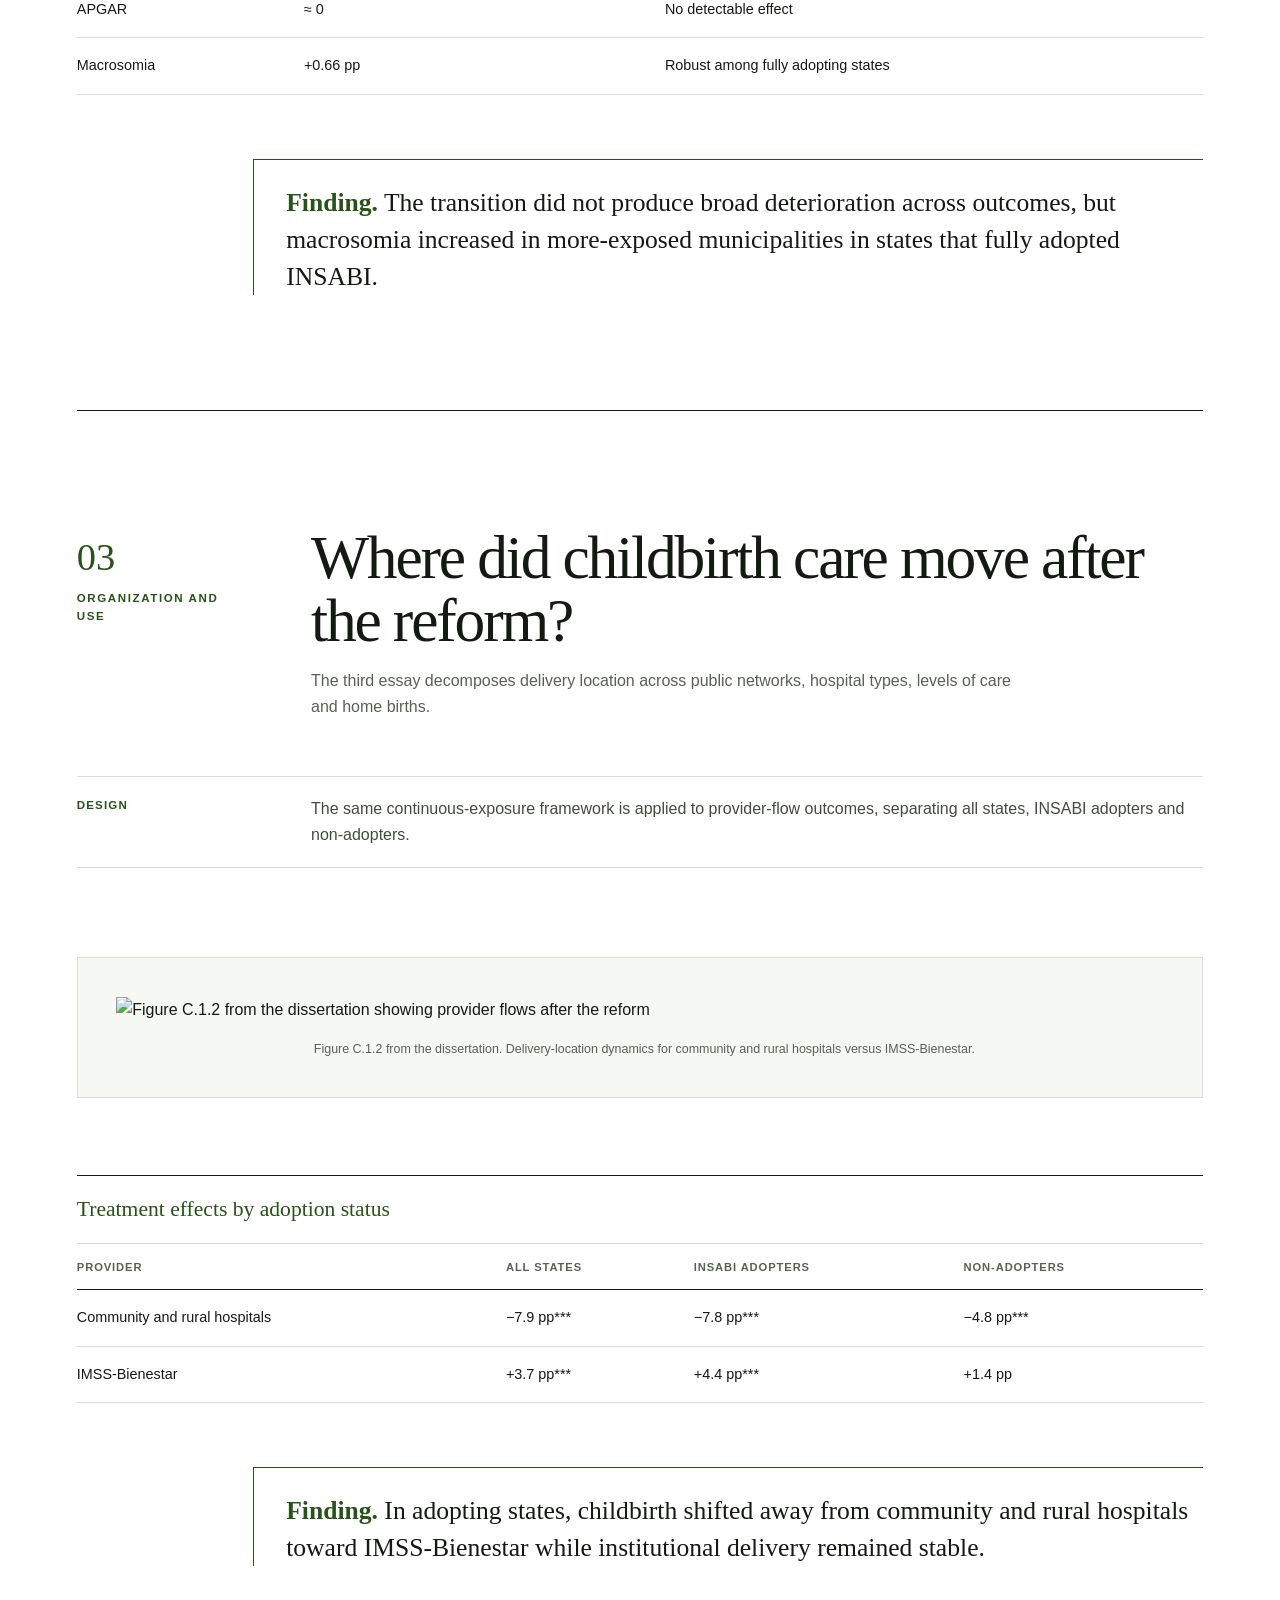
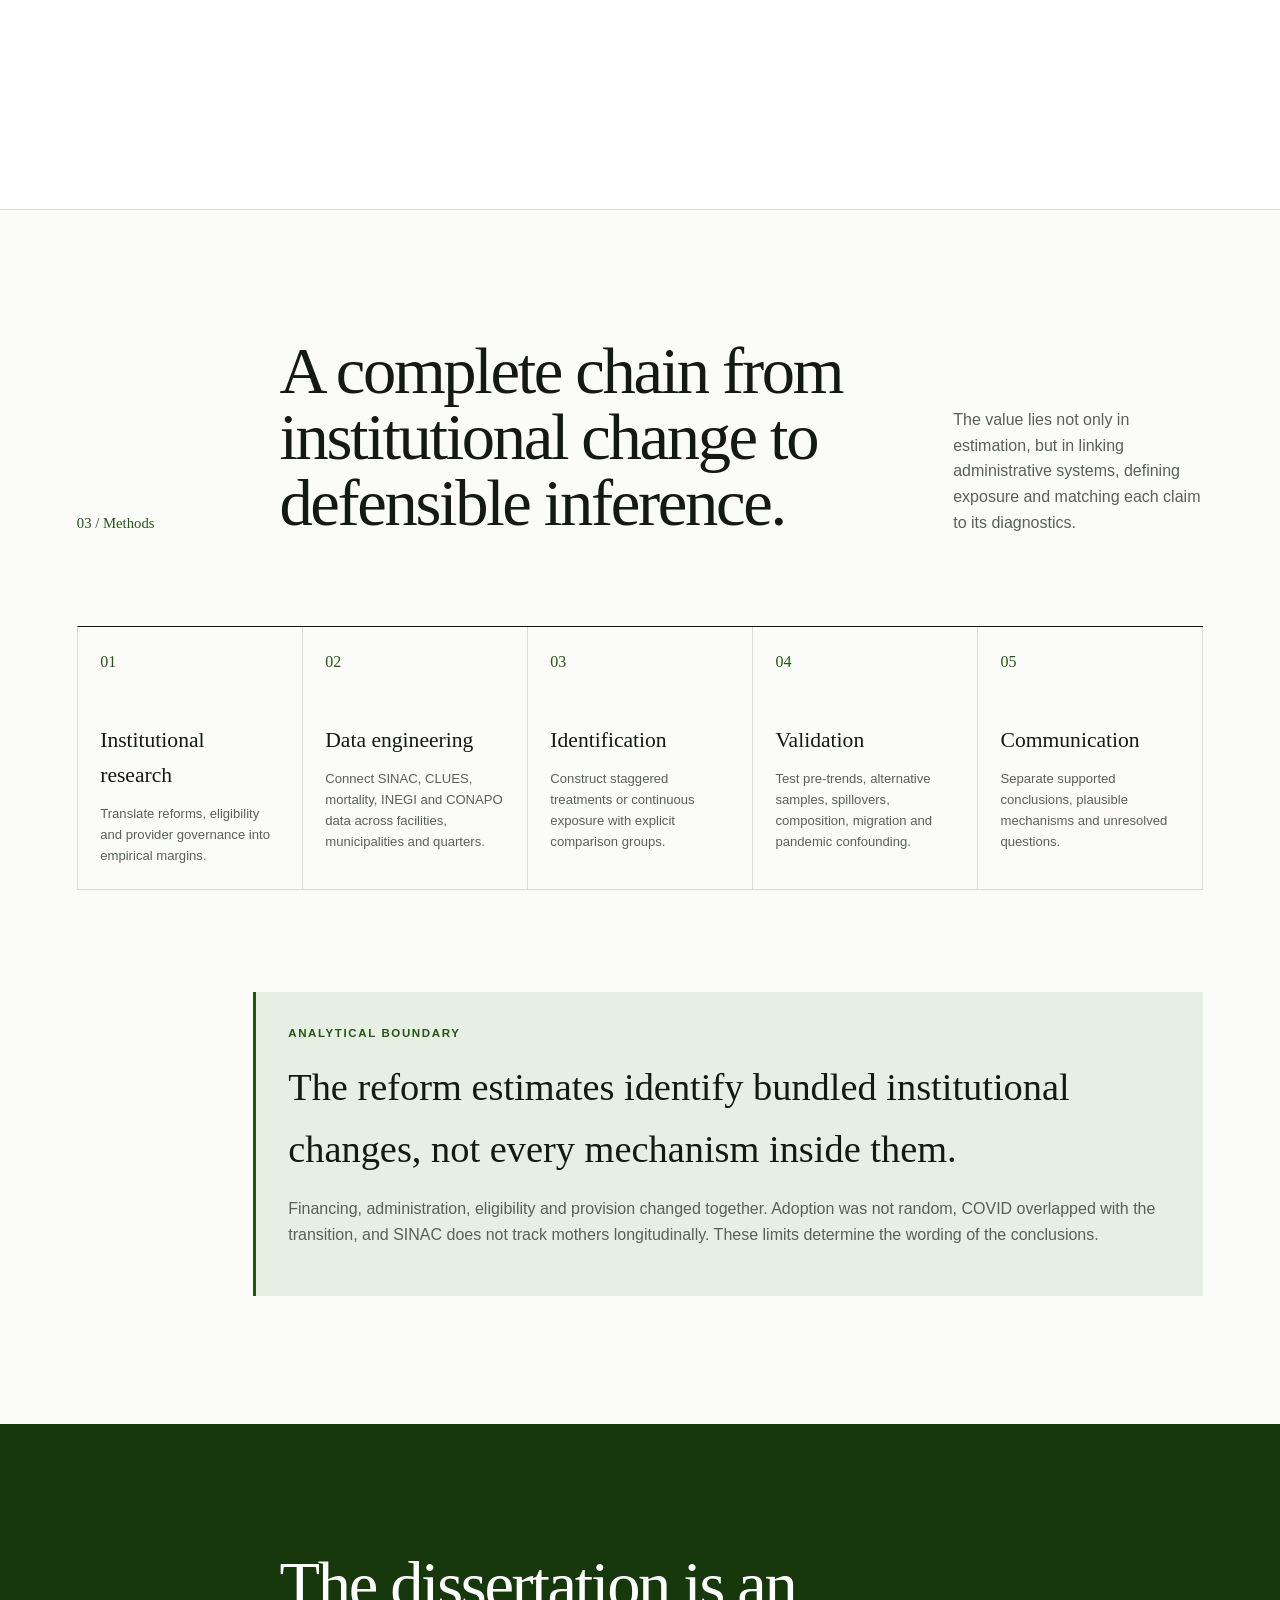
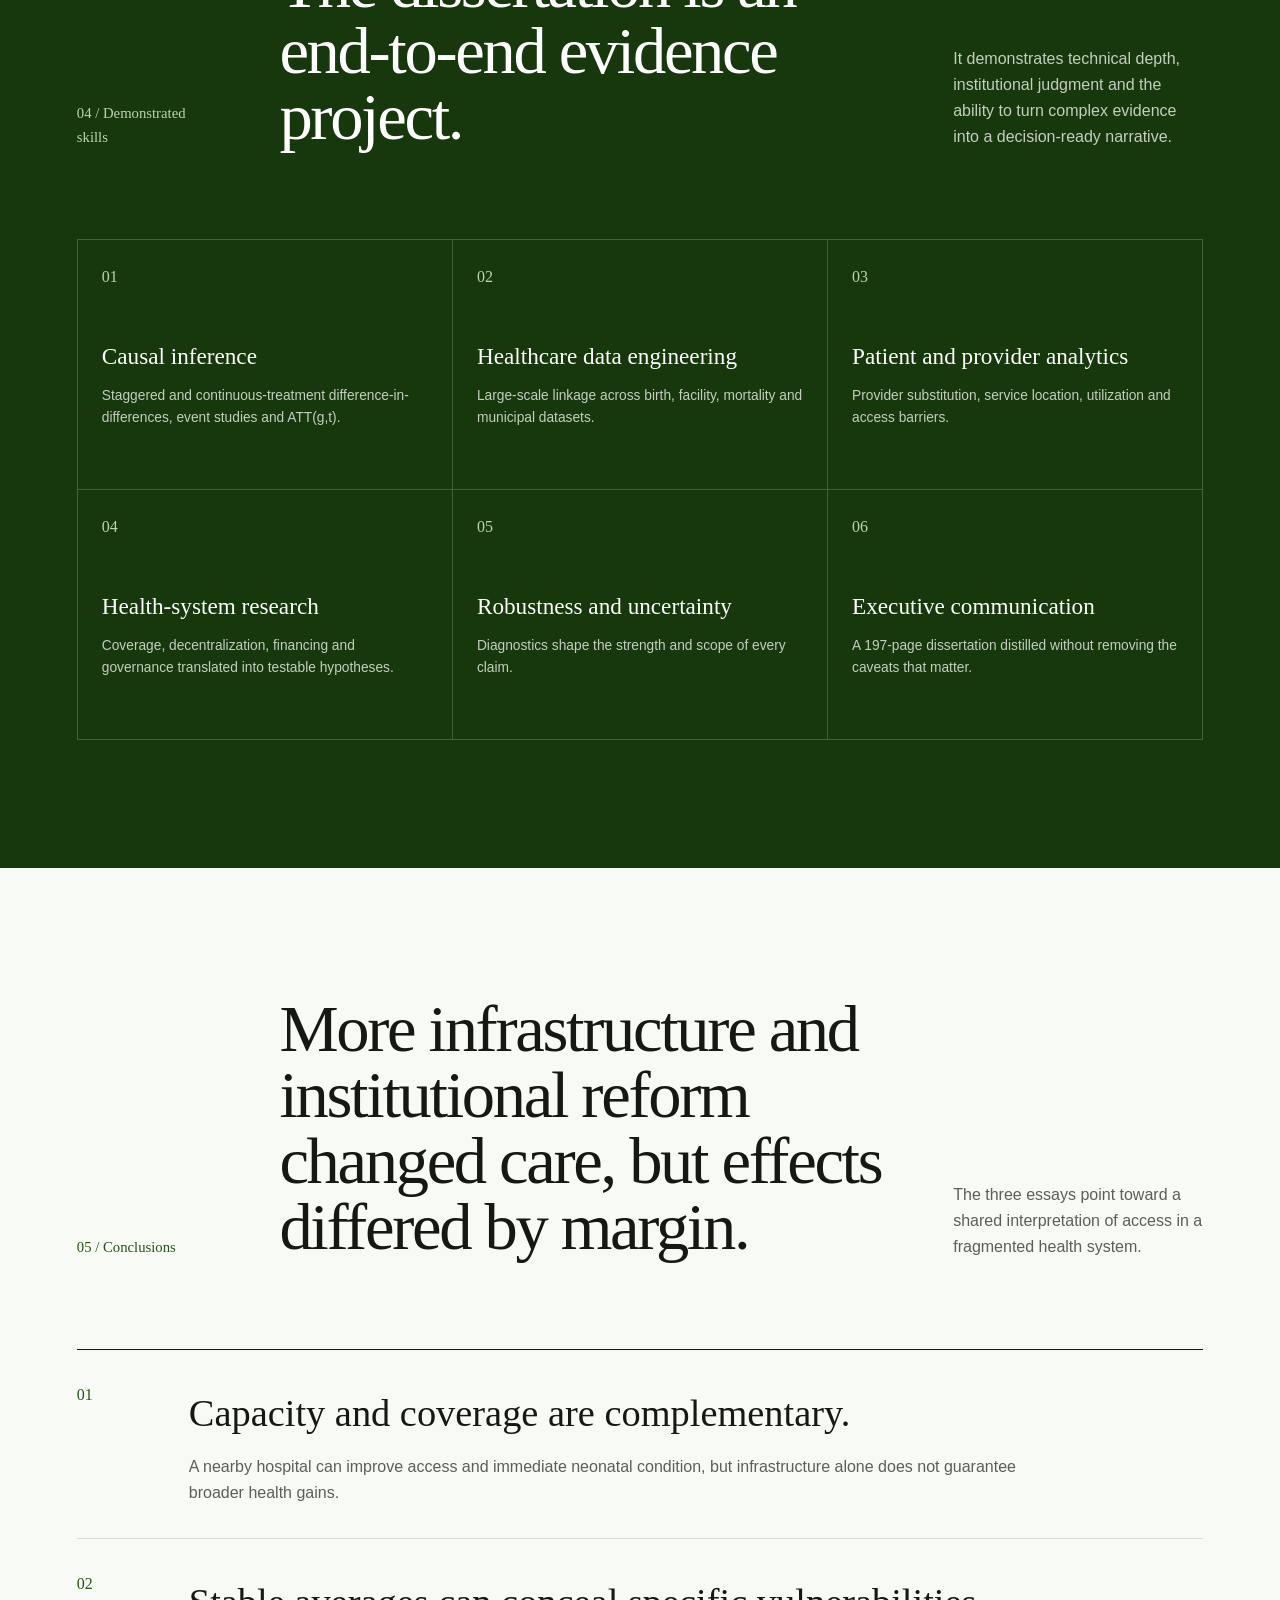
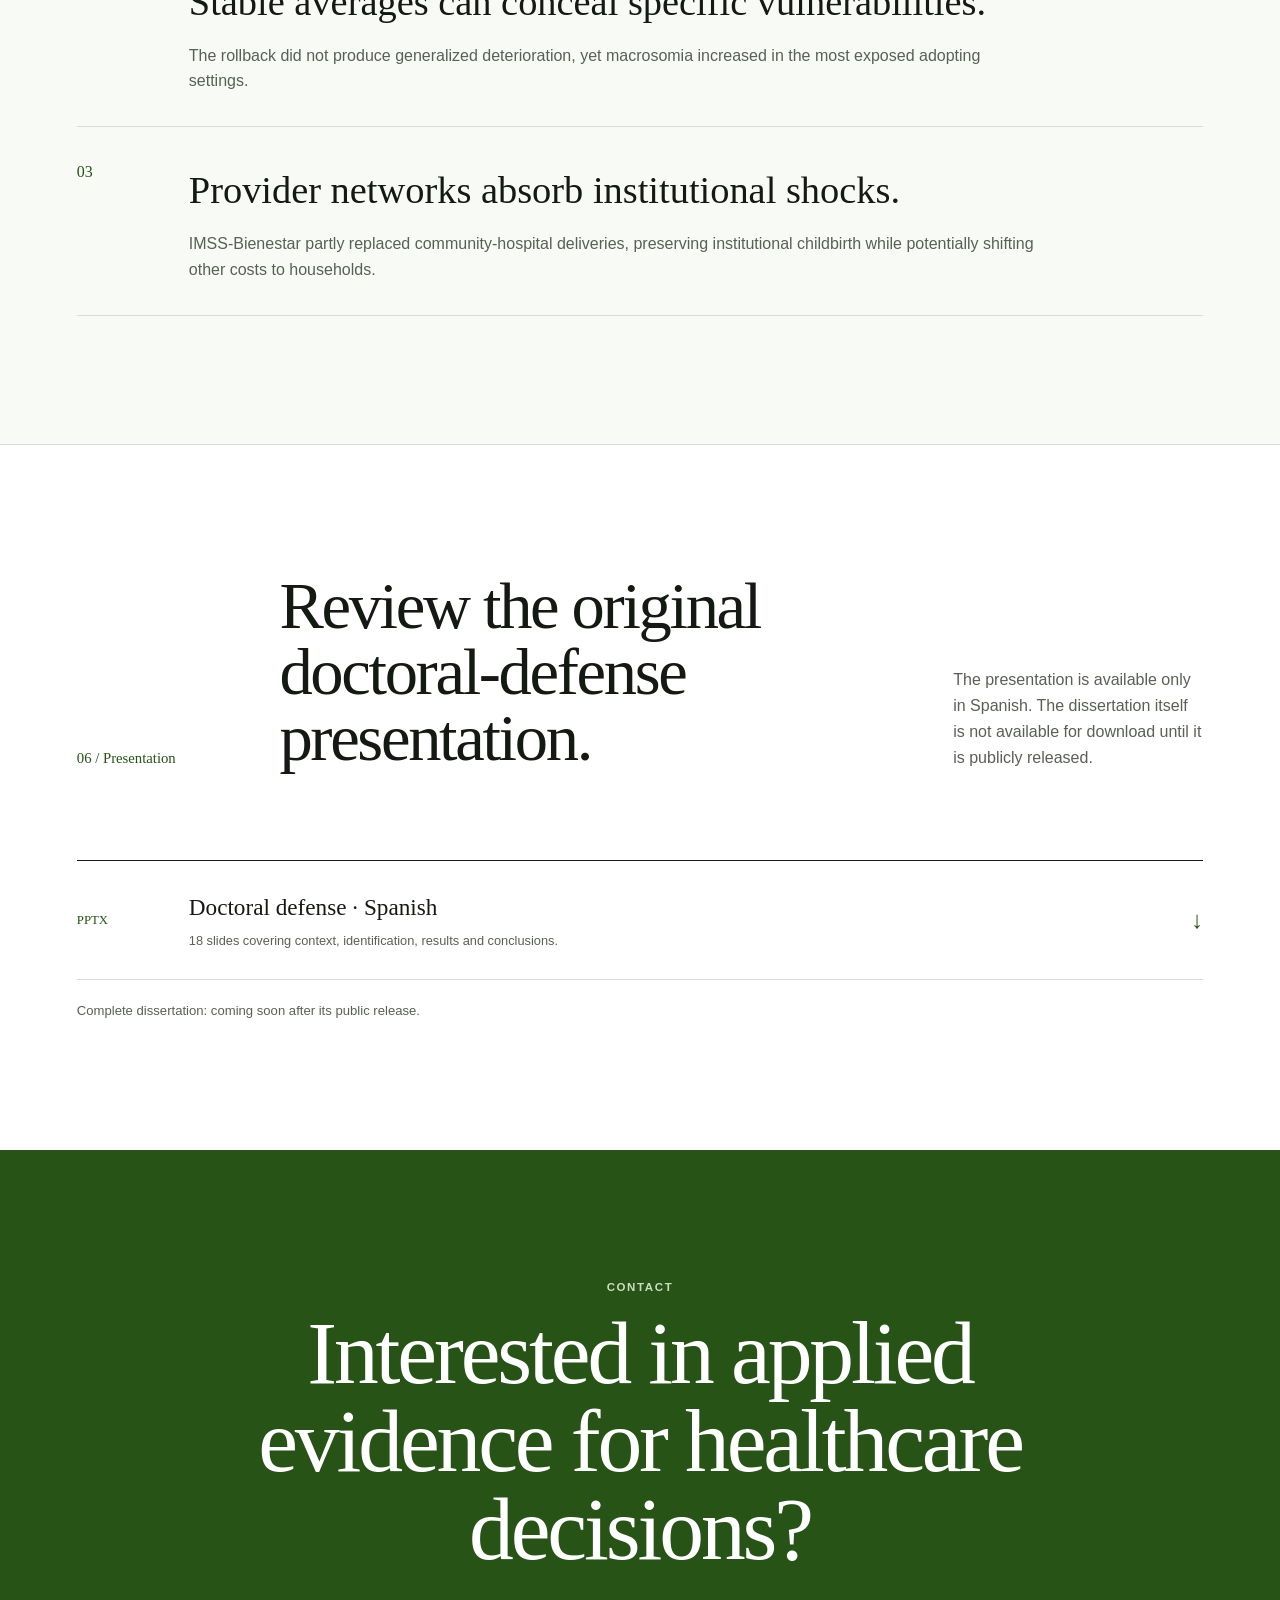
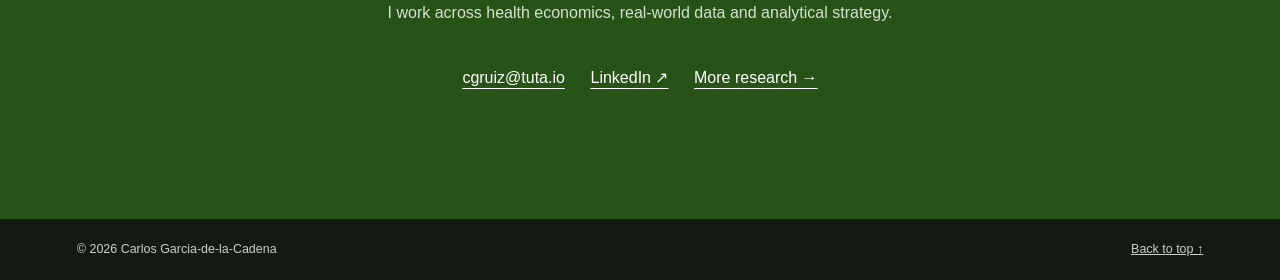
==== commit 3beceb16: "Add files via upload" ====
--- a/doctoral-thesis.html
+++ b/doctoral-thesis.html
@@ -69,7 +69,7 @@
       <article class="thesis-essay" id="capacity">
         <div class="essay-heading reveal"><div><span>01</span><p class="eyebrow" data-i18n="capacity">Capacity</p></div><div><h3 data-i18n="essay1Title">Do public hospital openings improve maternal and infant health?</h3><p data-i18n="essay1Lead">The analysis compares 61 municipalities receiving their first community hospital with 302 municipalities that remained without second- or third-level facilities.</p></div></div>
         <div class="essay-method reveal"><strong data-i18n="design">Design</strong><span data-i18n="essay1Design">Staggered difference-in-differences using Callaway-Sant’Anna ATT(g,t), municipality panels and extensive robustness checks.</span></div>
-        <figure class="thesis-source-figure reveal"><img src="chapter1-birth-outcomes.png" alt="Figure A.2.1 from the dissertation showing event studies for birth outcomes" loading="lazy"><figcaption data-i18n="fig1Caption">Figure A.2.1 from the dissertation. Event-study estimates around the first community-hospital opening.</figcaption></figure>
+        <figure class="thesis-source-figure reveal"><img src="https://raw.githubusercontent.com/garcia-de-la-cadena/garcia-de-la-cadena.github.io/main/chapter1-birth-outcomes.png" alt="Figure A.2.1 from the dissertation showing event studies for birth outcomes" loading="lazy"><figcaption data-i18n="fig1Caption">Figure A.2.1 from the dissertation. Event-study estimates around the first community-hospital opening.</figcaption></figure>
         <div class="thesis-table-wrap reveal">
           <table class="thesis-table"><caption data-i18n="table1Caption">Selected birth outcomes</caption><thead><tr><th data-i18n="outcome">Outcome</th><th>ATT</th><th data-i18n="interpretation">Interpretation</th></tr></thead><tbody>
             <tr><td>APGAR</td><td>+0.222*</td><td data-i18n="apgarInterpretation">Positive and statistically significant</td></tr>
@@ -84,7 +84,7 @@
       <article class="thesis-essay" id="coverage">
         <div class="essay-heading reveal"><div><span>02</span><p class="eyebrow" data-i18n="coverage">Financial coverage</p></div><div><h3 data-i18n="essay2Title">Did infant-health gains persist after Seguro Popular was eliminated?</h3><p data-i18n="essay2Lead">Pre-reform municipal reliance on Seguro Popular identifies differential exposure to the transition toward INSABI.</p></div></div>
         <div class="essay-method reveal"><strong data-i18n="design">Design</strong><span data-i18n="essay2Design">Continuous-exposure difference-in-differences with municipality effects, state-by-quarter effects and pandemic sensitivity analyses.</span></div>
-        <figure class="thesis-source-figure reveal"><img src="chapter2-birth-outcomes.png" alt="Figure B.2.1 from the dissertation showing event studies after the Seguro Popular rollback" loading="lazy"><figcaption data-i18n="fig2Caption">Figure B.2.1 from the dissertation. Event studies for prenatal care and birth outcomes around the Seguro Popular rollback.</figcaption></figure>
+        <figure class="thesis-source-figure reveal"><img src="https://raw.githubusercontent.com/garcia-de-la-cadena/garcia-de-la-cadena.github.io/main/chapter2-birth-outcomes.png" alt="Figure B.2.1 from the dissertation showing event studies after the Seguro Popular rollback" loading="lazy"><figcaption data-i18n="fig2Caption">Figure B.2.1 from the dissertation. Event studies for prenatal care and birth outcomes around the Seguro Popular rollback.</figcaption></figure>
         <div class="thesis-table-wrap reveal">
           <table class="thesis-table"><caption data-i18n="table2Caption">Selected reduced-form results</caption><thead><tr><th data-i18n="outcome">Outcome</th><th data-i18n="direction">Estimated direction</th><th data-i18n="interpretation">Interpretation</th></tr></thead><tbody>
             <tr><td data-i18n="prenatalCare">Prenatal care</td><td>≈ 0</td><td data-i18n="notDetectable">No detectable effect</td></tr>
@@ -99,7 +99,7 @@
       <article class="thesis-essay" id="organization">
         <div class="essay-heading reveal"><div><span>03</span><p class="eyebrow" data-i18n="organization">Organization and use</p></div><div><h3 data-i18n="essay3Title">Where did childbirth care move after the reform?</h3><p data-i18n="essay3Lead">The third essay decomposes delivery location across public networks, hospital types, levels of care and home births.</p></div></div>
         <div class="essay-method reveal"><strong data-i18n="design">Design</strong><span data-i18n="essay3Design">The same continuous-exposure framework is applied to provider-flow outcomes, separating all states, INSABI adopters and non-adopters.</span></div>
-        <figure class="thesis-source-figure reveal"><img src="chapter3-provider-flows.png" alt="Figure C.1.2 from the dissertation showing provider flows after the reform" loading="lazy"><figcaption data-i18n="fig3Caption">Figure C.1.2 from the dissertation. Delivery-location dynamics for community and rural hospitals versus IMSS-Bienestar.</figcaption></figure>
+        <figure class="thesis-source-figure reveal"><img src="https://raw.githubusercontent.com/garcia-de-la-cadena/garcia-de-la-cadena.github.io/main/chapter3-provider-flows.png" alt="Figure C.1.2 from the dissertation showing provider flows after the reform" loading="lazy"><figcaption data-i18n="fig3Caption">Figure C.1.2 from the dissertation. Delivery-location dynamics for community and rural hospitals versus IMSS-Bienestar.</figcaption></figure>
         <div class="thesis-table-wrap reveal">
           <table class="thesis-table"><caption data-i18n="table3Caption">Treatment effects by adoption status</caption><thead><tr><th data-i18n="provider">Provider</th><th data-i18n="allStates">All states</th><th data-i18n="adopters">INSABI adopters</th><th data-i18n="nonAdopters">Non-adopters</th></tr></thead><tbody>
             <tr><td data-i18n="communityHospitals">Community and rural hospitals</td><td>−7.9 pp***</td><td>−7.8 pp***</td><td>−4.8 pp***</td></tr>
@@ -145,7 +145,7 @@
 
     <section class="case-section thesis-deck-section">
       <div class="case-section-head reveal"><p class="case-index">06 / <span data-i18n="presentationLabel">Presentation</span></p><h2 data-i18n="presentationTitle">Review the original doctoral-defense presentation.</h2><p data-i18n="presentationIntro">The presentation is available only in Spanish. The dissertation itself is not available for download until it is publicly released.</p></div>
-      <a class="download-row reveal" href="Defensa_Tesis_Carlos_Ruiz_ES.pptx" download><span class="download-type">PPTX</span><span><strong data-i18n="presentationDownload">Doctoral defense · Spanish</strong><small data-i18n="presentationDownloadText">18 slides covering context, identification, results and conclusions.</small></span><span aria-hidden="true">↓</span></a>
+      <a class="download-row reveal" href="https://raw.githubusercontent.com/garcia-de-la-cadena/garcia-de-la-cadena.github.io/main/Defensa_Tesis_Carlos_Ruiz_ES.pptx" download><span class="download-type">PPTX</span><span><strong data-i18n="presentationDownload">Doctoral defense · Spanish</strong><small data-i18n="presentationDownloadText">18 slides covering context, identification, results and conclusions.</small></span><span aria-hidden="true">↓</span></a>
       <p class="thesis-unavailable reveal" data-i18n="thesisUnavailable">Complete dissertation: coming soon after its public release.</p>
     </section>
 
